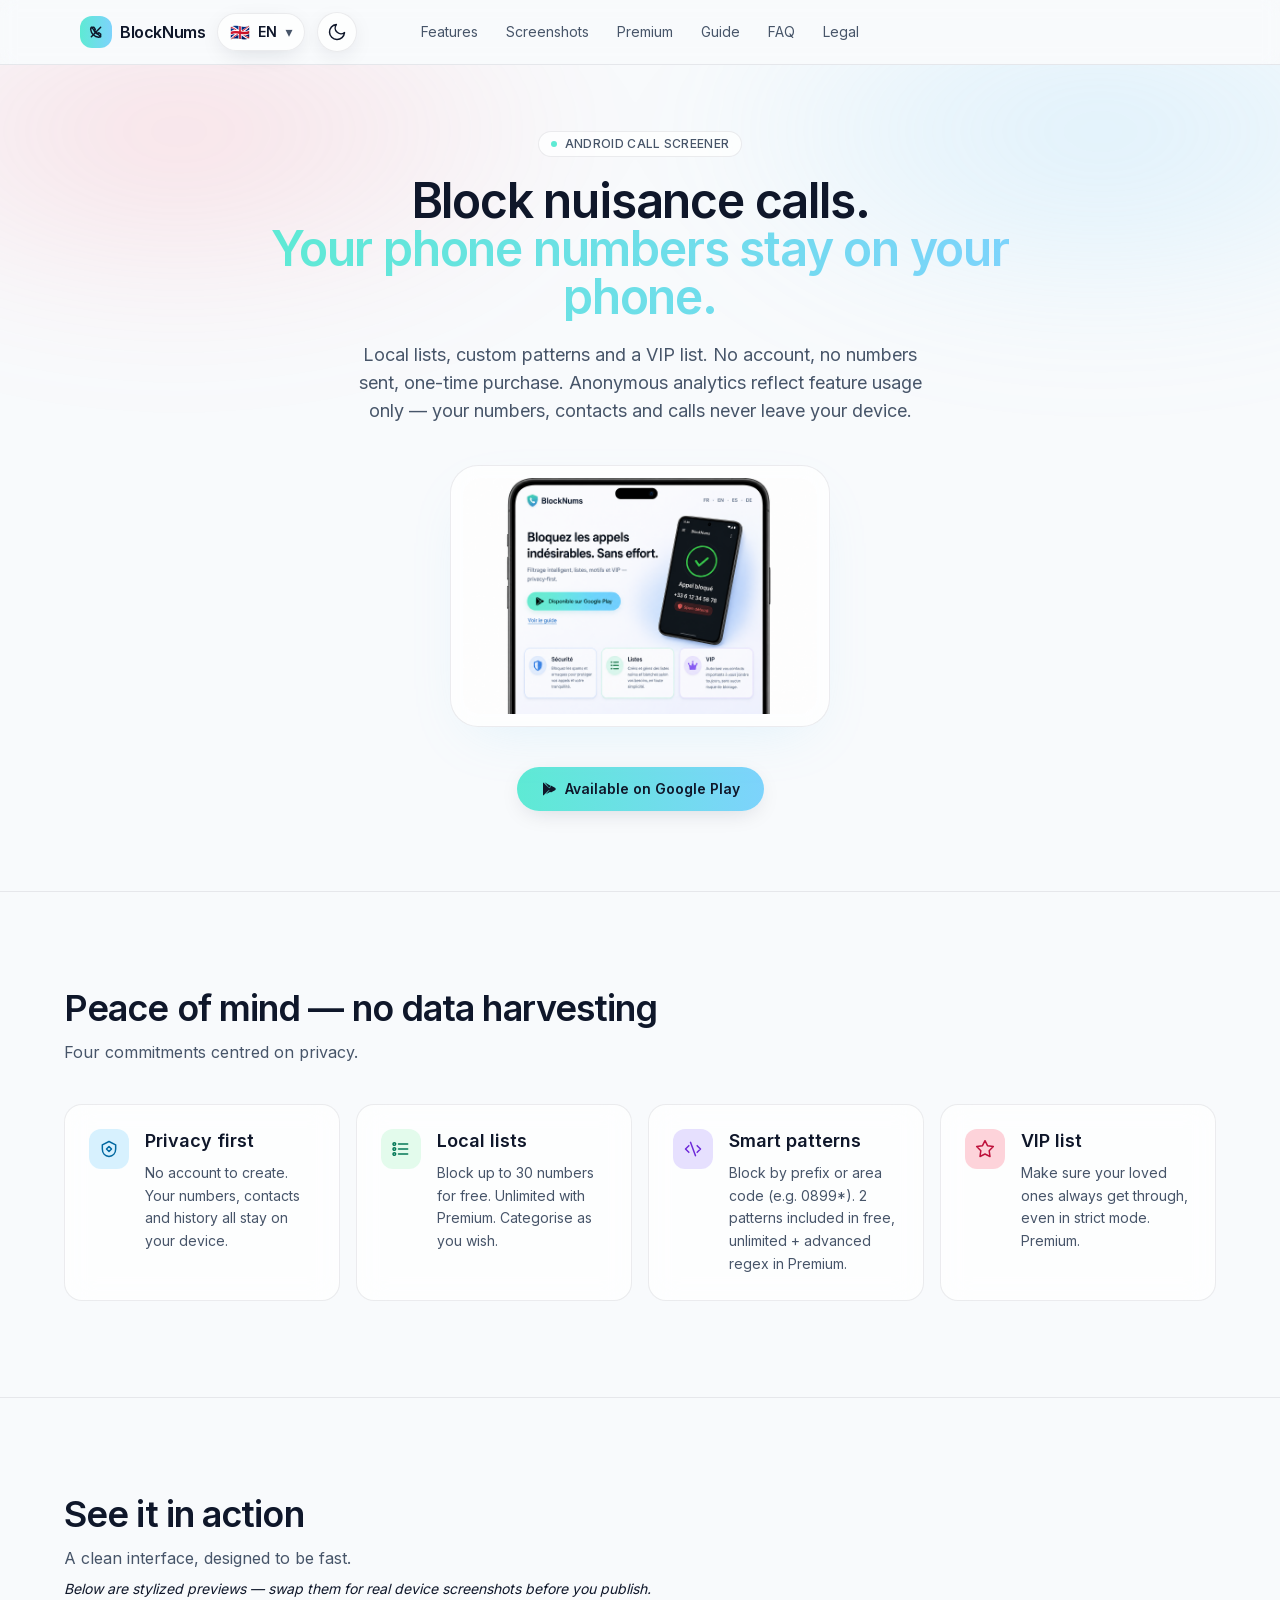
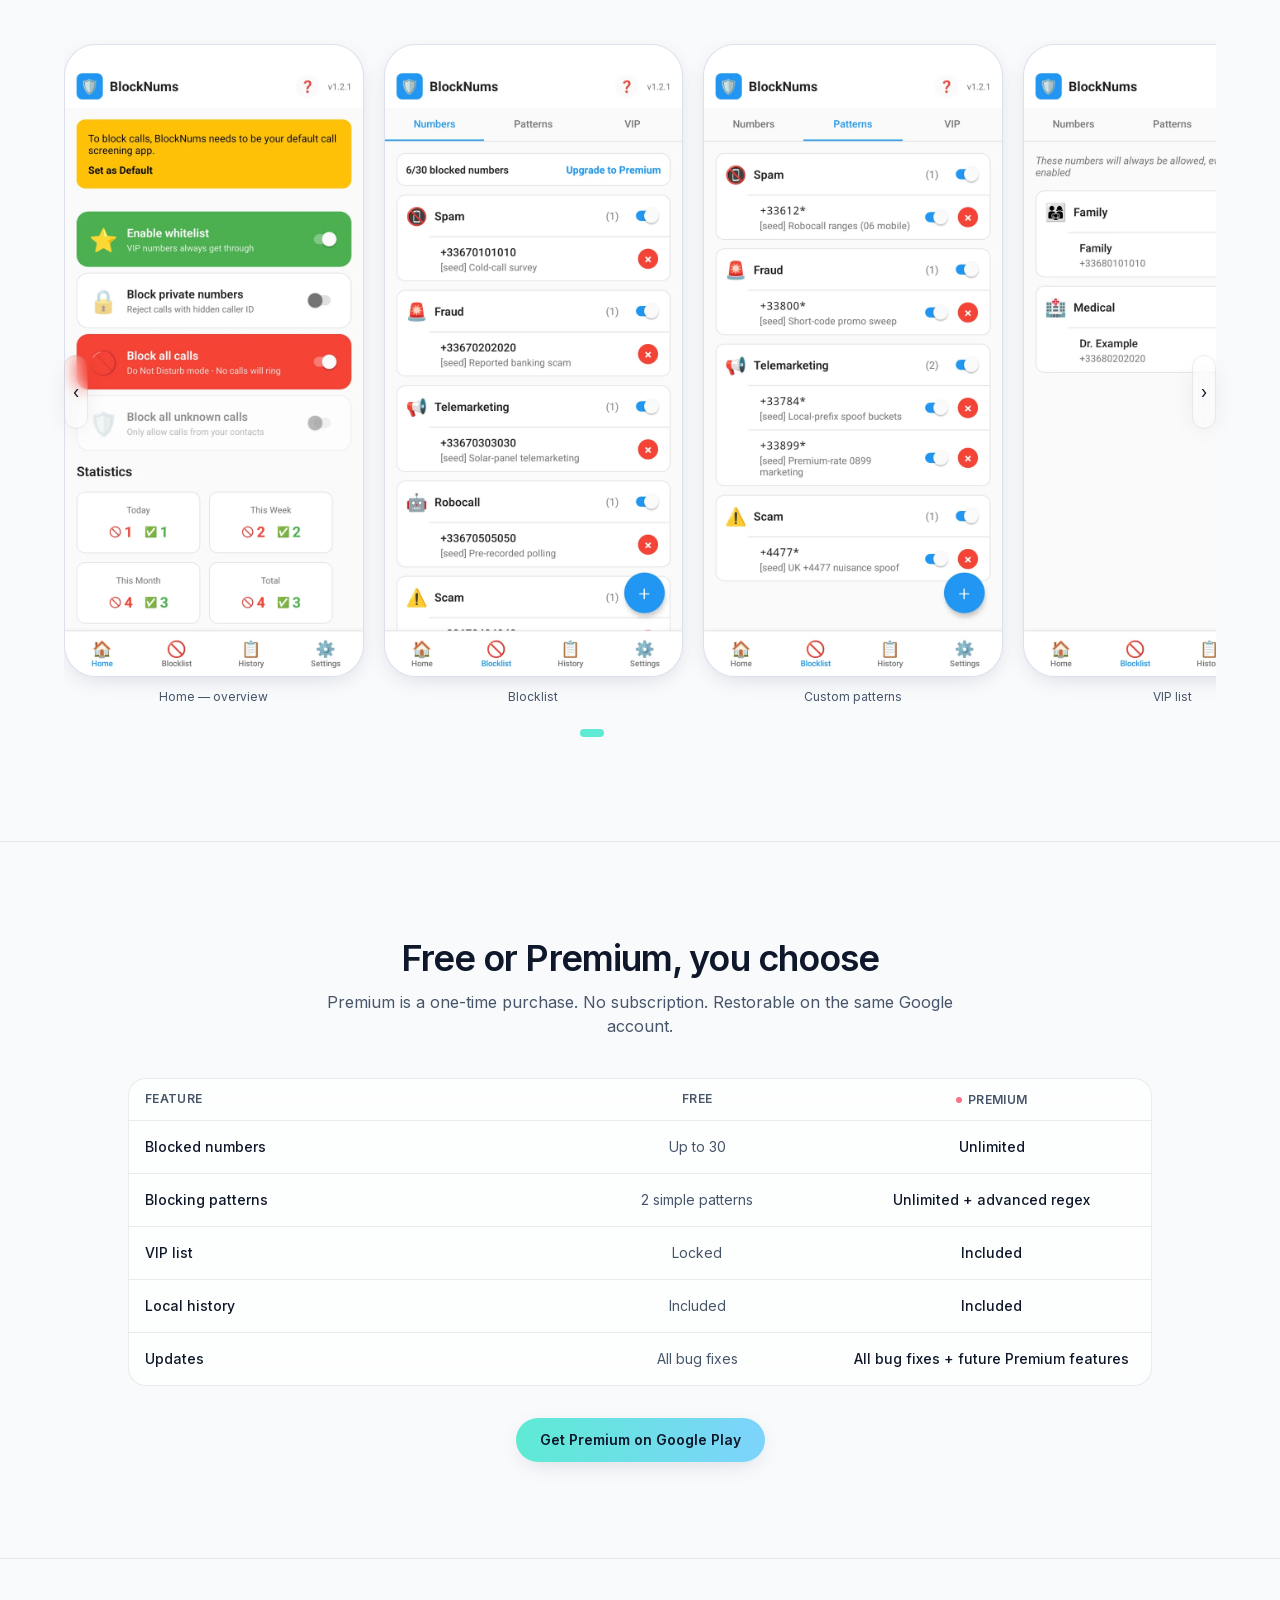
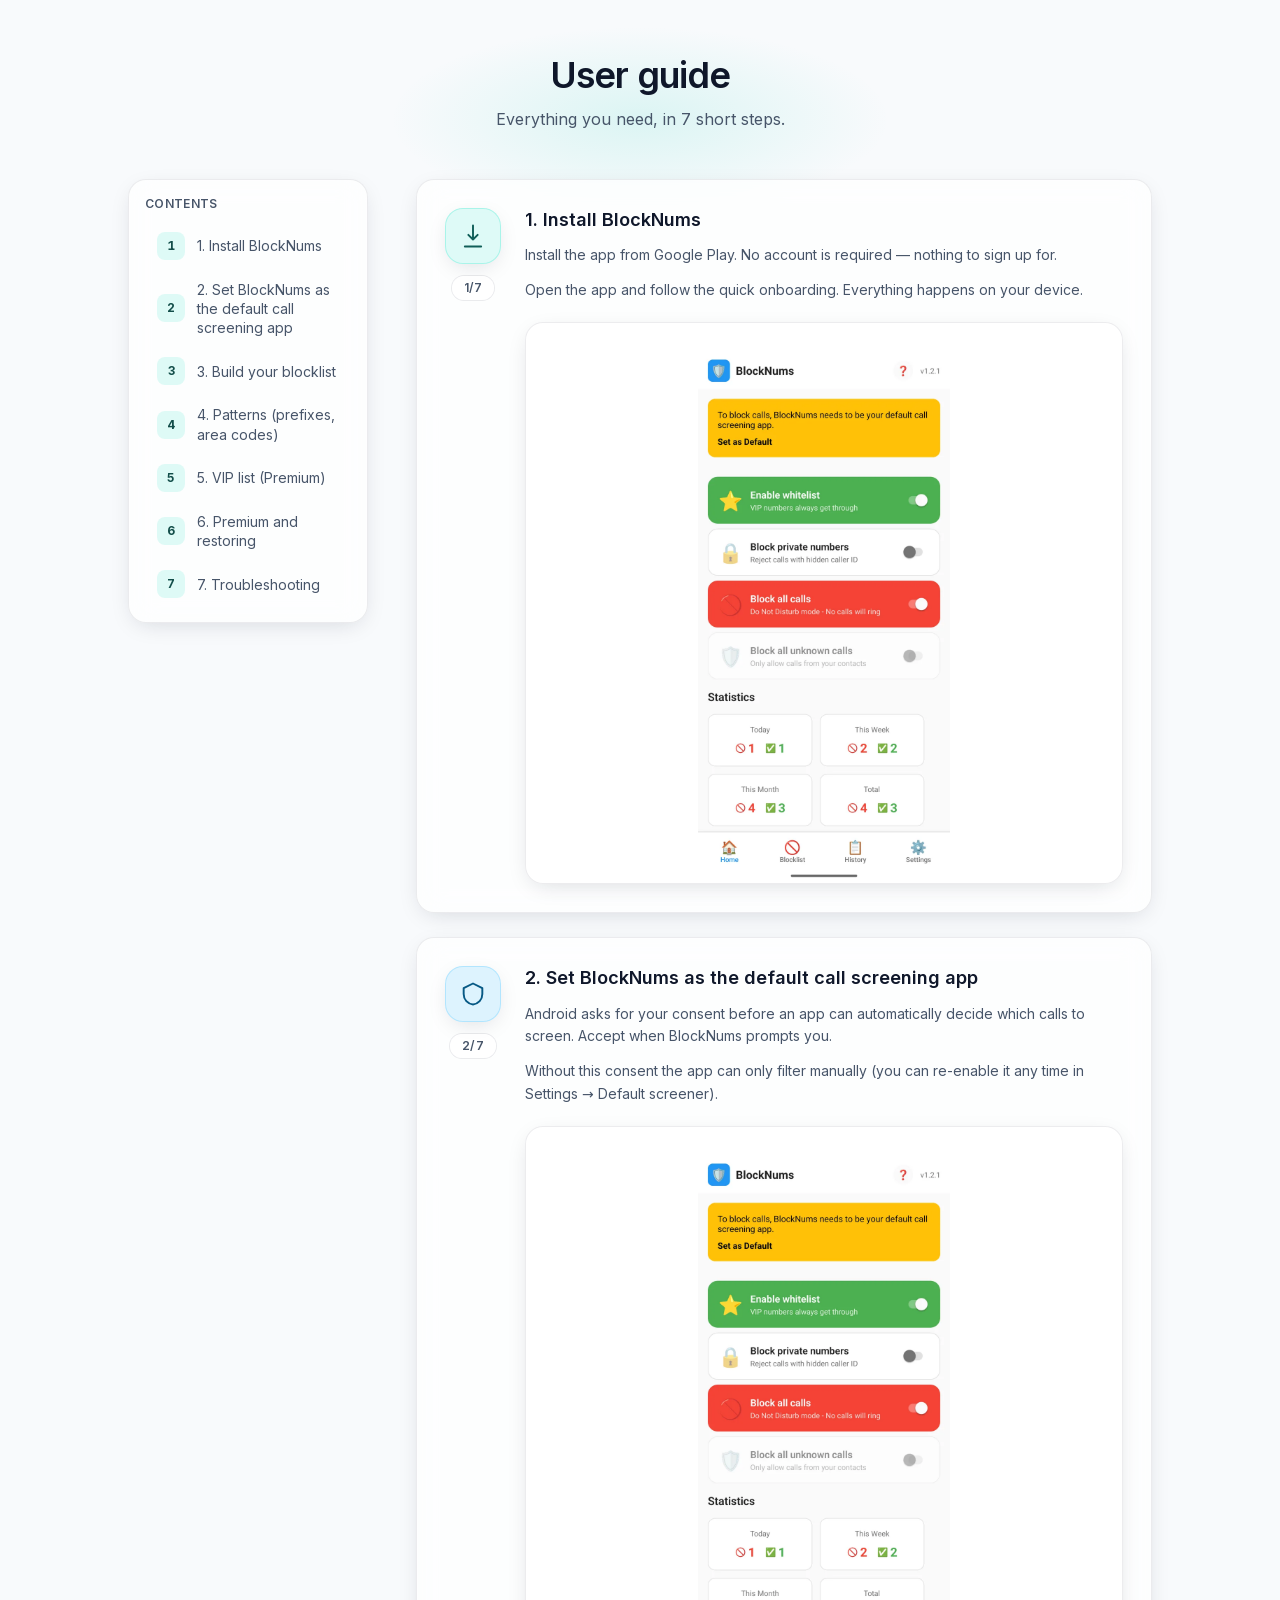
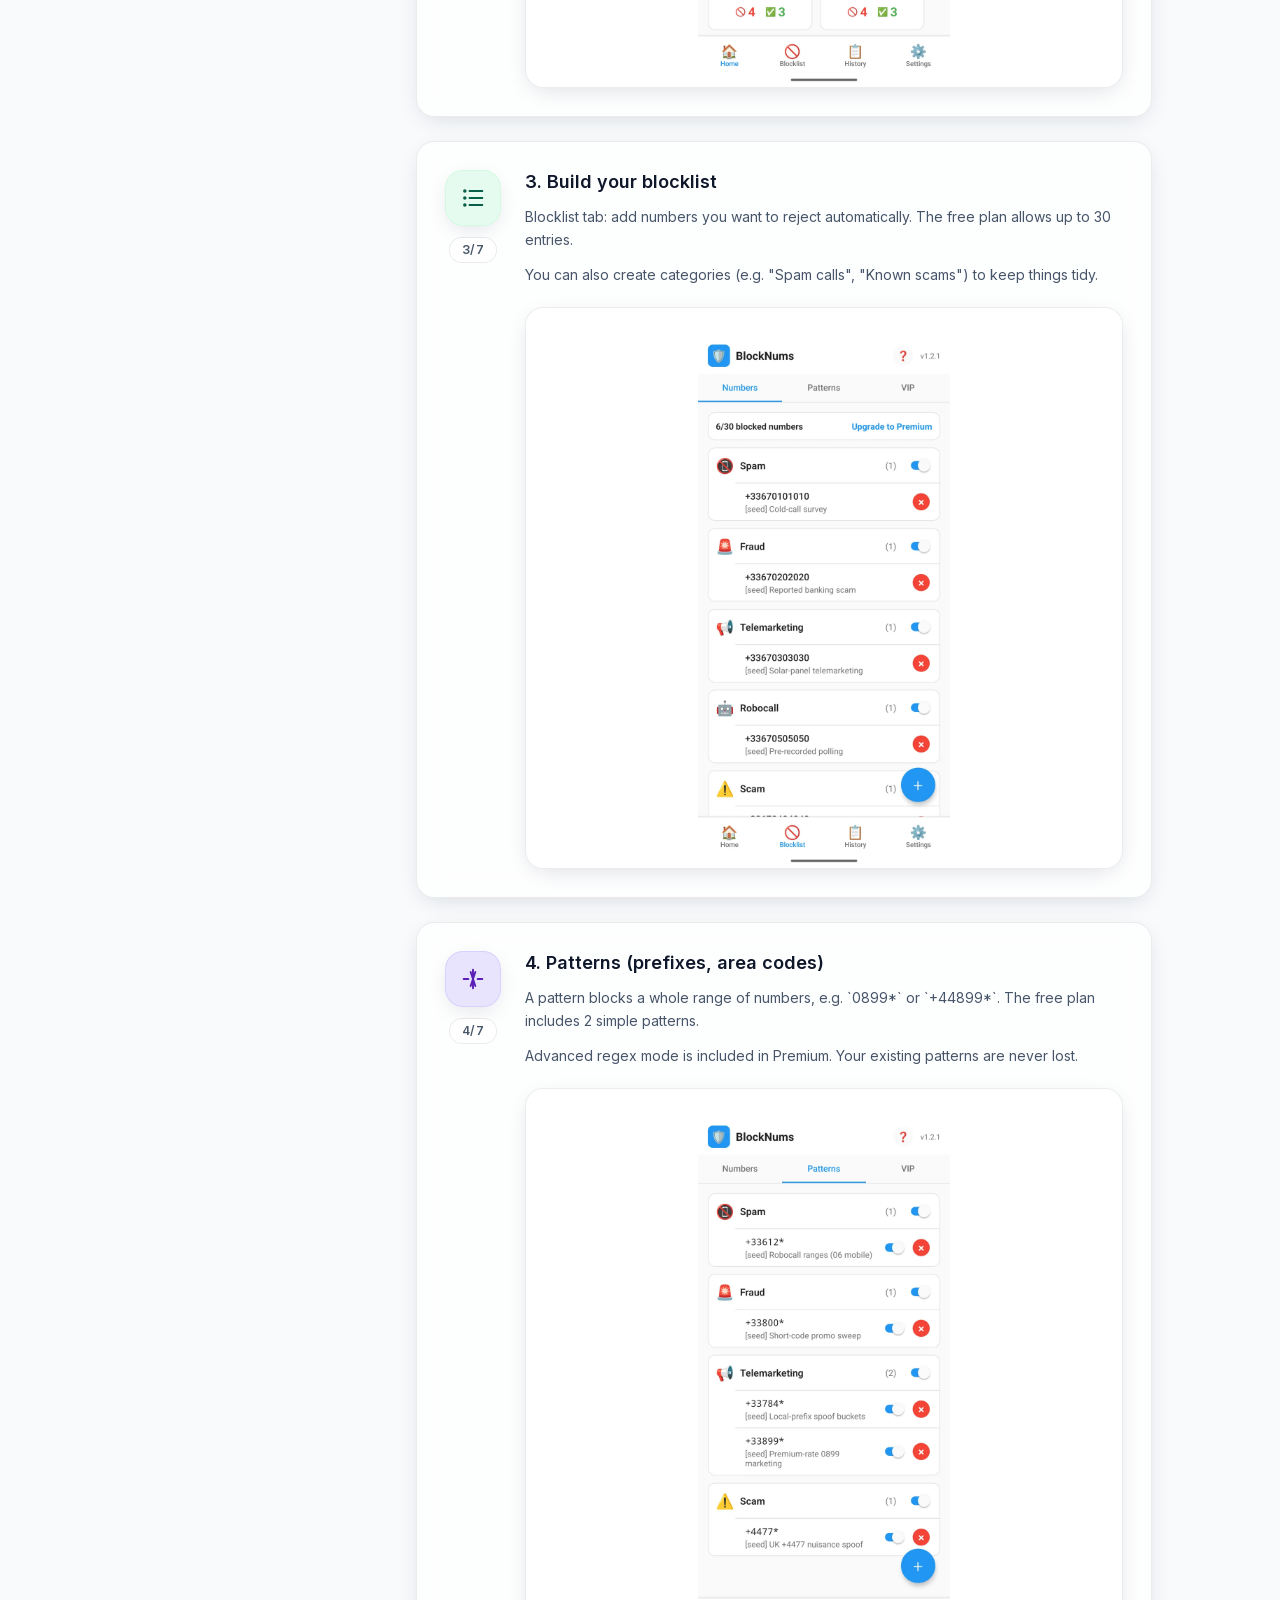
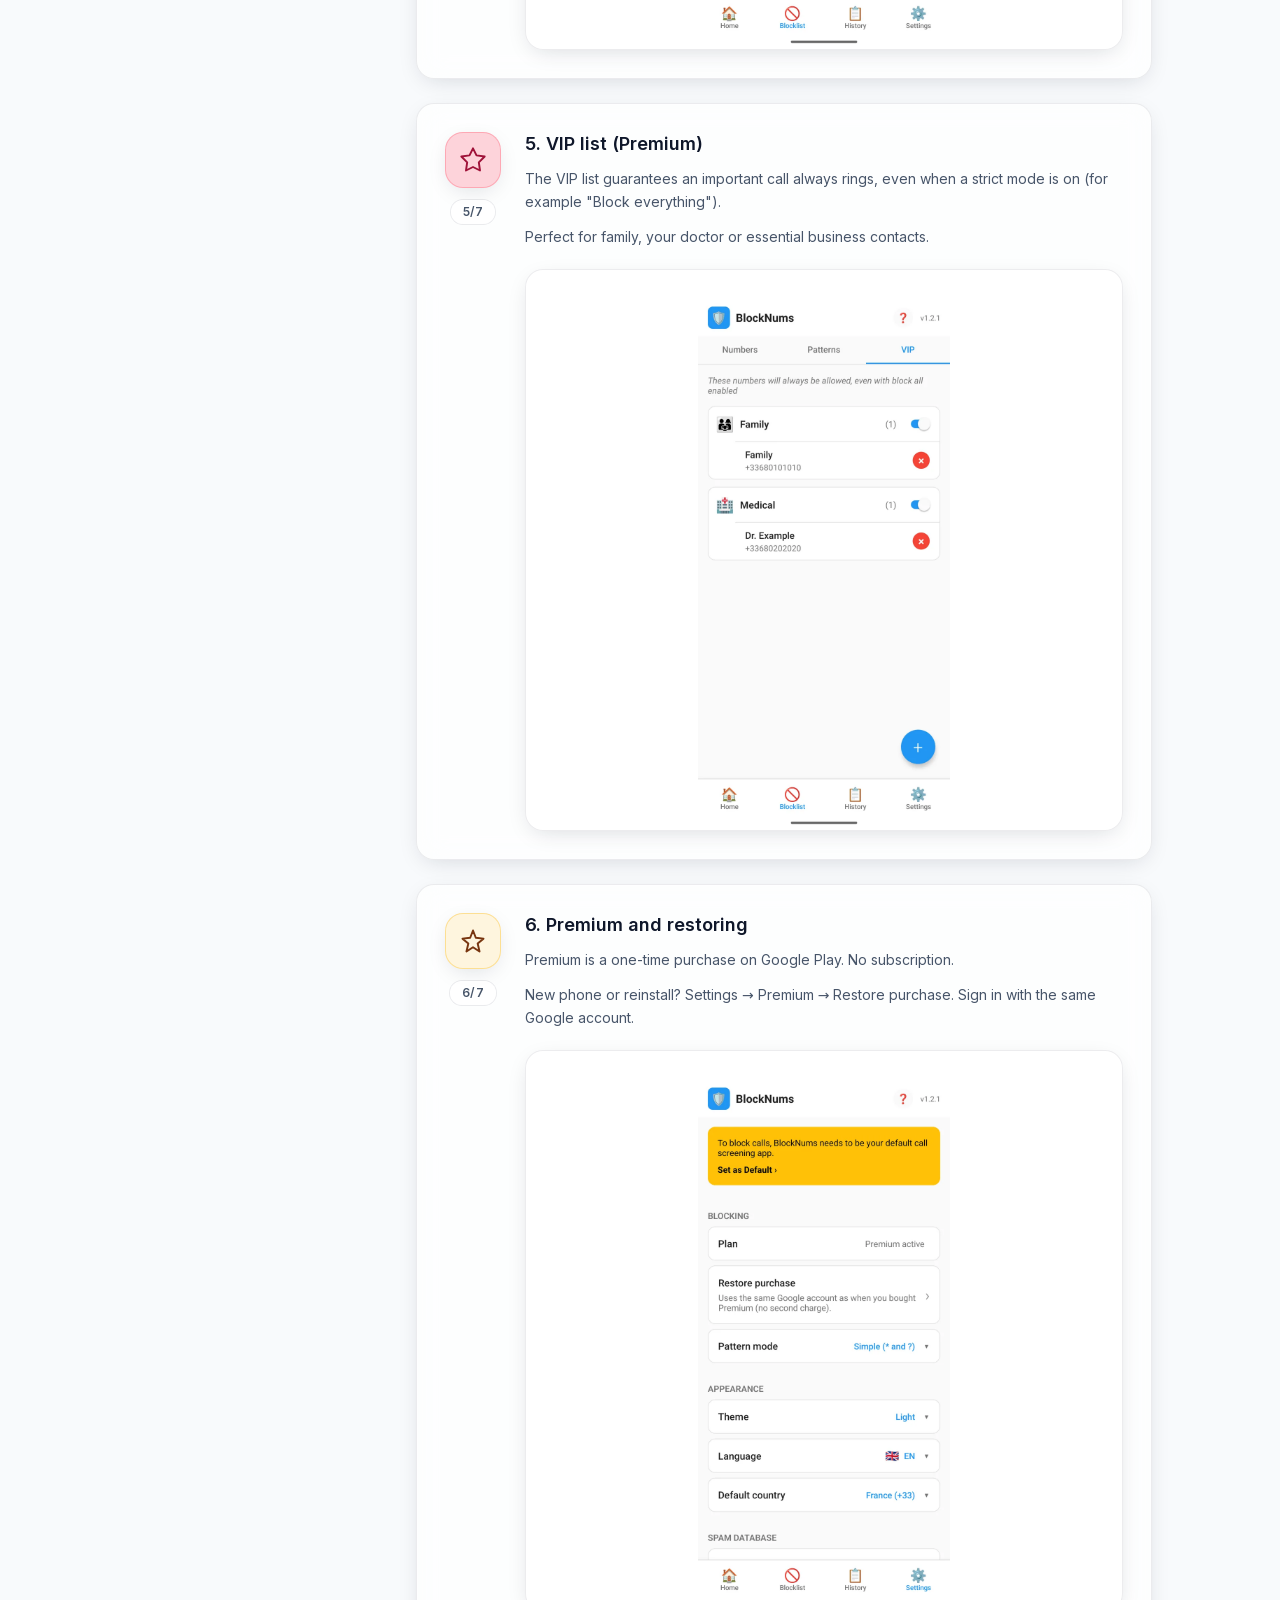
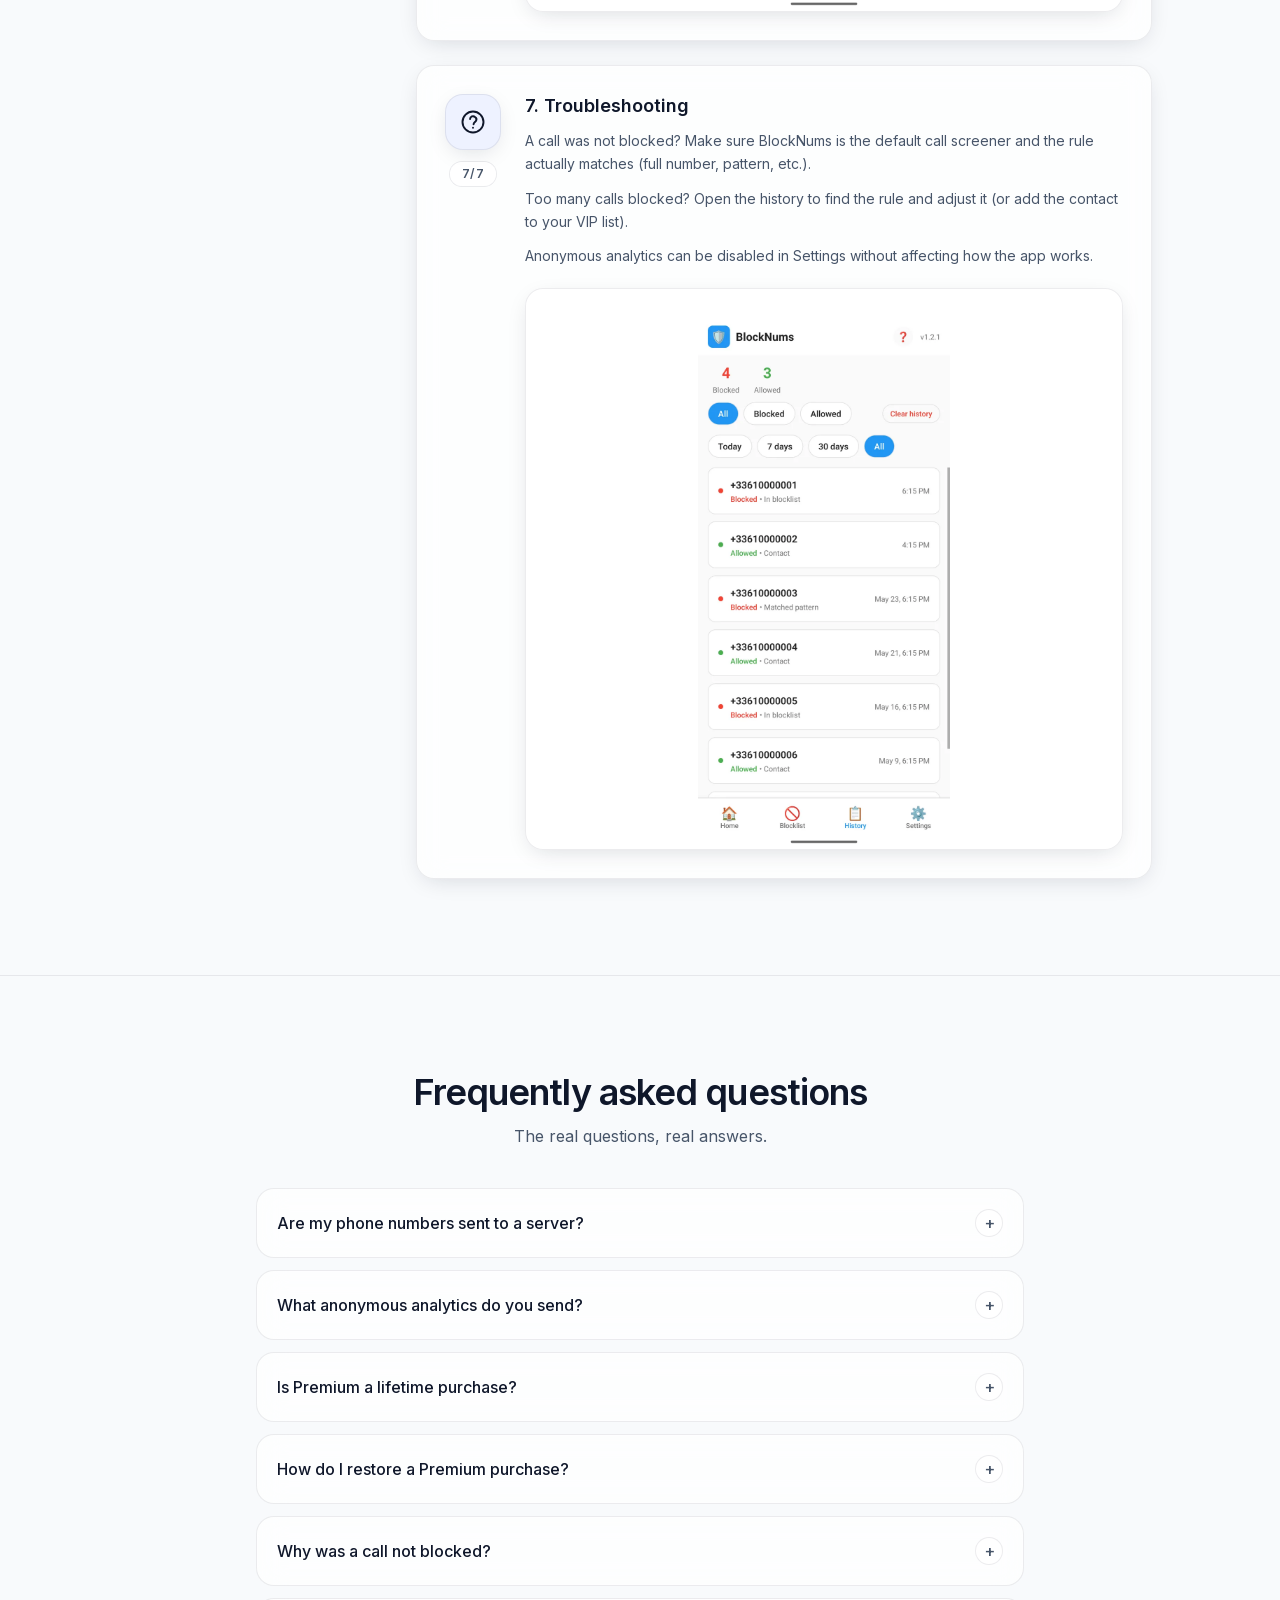
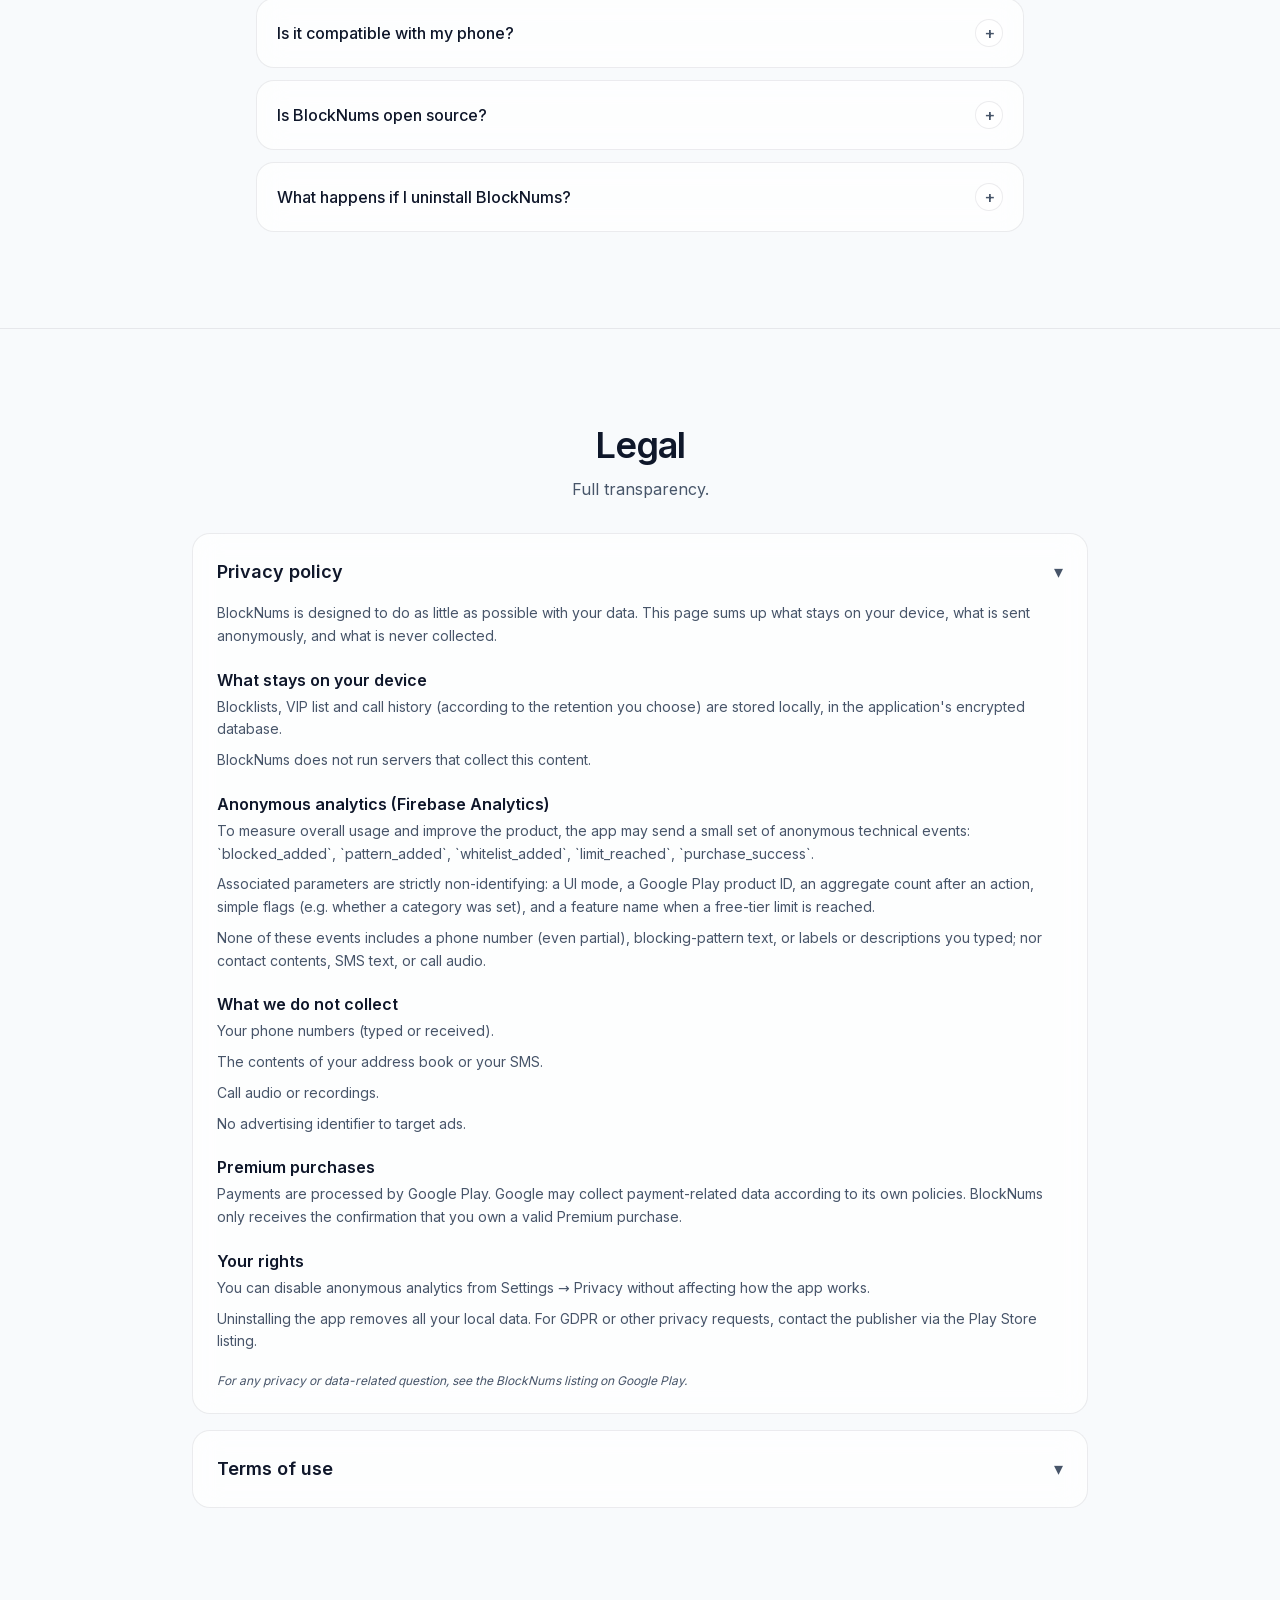
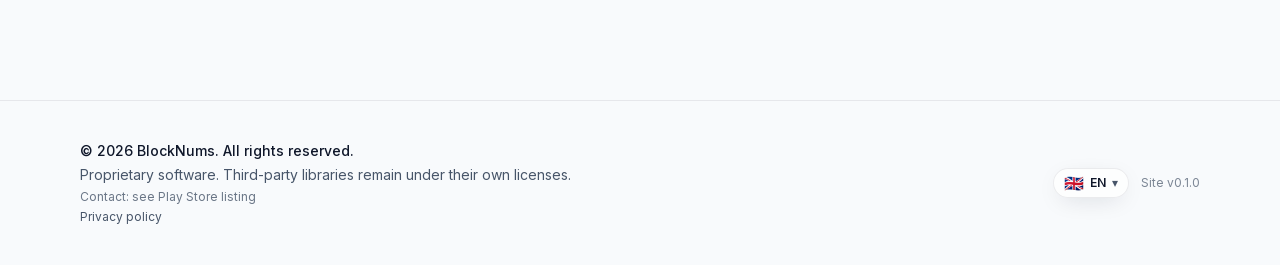
==== index.html @ 6e22f239 "Add files via upload" ====
<!DOCTYPE html><!--KtROhWRXXRh22GDTEvkBx--><html lang="en" class="__variable_1b85de"><head><meta charSet="utf-8"/><meta name="viewport" content="width=device-width, initial-scale=1"/><link rel="stylesheet" href="/_next/static/css/194cc3bc27de2977.css" data-precedence="next"/><link rel="preload" as="script" fetchPriority="low" href="/_next/static/chunks/webpack-b5959229df8eb701.js"/><script src="/_next/static/chunks/4bd1b696-c023c6e3521b1417.js" async=""></script><script src="/_next/static/chunks/255-81ba70bd132d3eed.js" async=""></script><script src="/_next/static/chunks/main-app-cc3e7cfcf30de914.js" async=""></script><script src="/_next/static/chunks/619-ba102abea3e3d0e4.js" async=""></script><script src="/_next/static/chunks/app/page-d25e21470b679cd0.js" async=""></script><meta name="theme-color" media="(prefers-color-scheme: light)" content="#F8FAFC"/><meta name="theme-color" media="(prefers-color-scheme: dark)" content="#0B1220"/><title>BlockNums</title><meta name="description" content="Private Android call screener. Local data, anonymous analytics, one-time Premium."/><meta name="application-name" content="BlockNums"/><link rel="icon" href="/icon.svg?46dcf05506e258d5" type="image/svg+xml" sizes="any"/><script>(() => {
  try {
    const stored = window.localStorage.getItem('blocknums-theme');
    const prefersDark = window.matchMedia && window.matchMedia('(prefers-color-scheme: dark)').matches;
    const theme = stored === 'dark' || stored === 'light' ? stored : (prefersDark ? 'dark' : 'light');
    document.documentElement.setAttribute('data-theme', theme);
  } catch (_e) {
    document.documentElement.setAttribute('data-theme', 'light');
  }
})();</script><script src="/_next/static/chunks/polyfills-42372ed130431b0a.js" noModule=""></script></head><body><div hidden=""><!--$--><!--/$--></div><main style="display:flex;min-height:100vh;align-items:center;justify-content:center;text-align:center;padding:2rem;font-family:system-ui, sans-serif"><script>(() => {
  try {
    var supported = ['fr','en','es','de'];
    var nav = (navigator.language || navigator.userLanguage || 'en').toLowerCase();
    var primary = nav.split('-')[0];
    var target = supported.indexOf(primary) !== -1 ? primary : 'en';
    window.location.replace('/' + target + '/');
  } catch (_e) {
    window.location.replace('/en/');
  }
})();</script><noscript><h1 style="font-size:1.5rem;margin-bottom:1rem">BlockNums</h1><p>Choose your language / Choisir la langue :</p><ul style="list-style:none;padding:0;margin-top:1rem"><li style="margin:0.5rem 0"><a href="/fr/">Français</a></li><li style="margin:0.5rem 0"><a href="/en/">English</a></li><li style="margin:0.5rem 0"><a href="/es/">Español</a></li><li style="margin:0.5rem 0"><a href="/de/">Deutsch</a></li></ul></noscript><p style="color:#64748b;font-size:0.875rem">Loading BlockNums…</p></main><!--$--><!--/$--><script src="/_next/static/chunks/webpack-b5959229df8eb701.js" id="_R_" async=""></script><script>(self.__next_f=self.__next_f||[]).push([0])</script><script>self.__next_f.push([1,"1:\"$Sreact.fragment\"\n2:I[9766,[],\"\"]\n3:I[8924,[],\"\"]\n4:I[2619,[\"619\",\"static/chunks/619-ba102abea3e3d0e4.js\",\"974\",\"static/chunks/app/page-d25e21470b679cd0.js\"],\"\"]\n5:I[4431,[],\"OutletBoundary\"]\n7:I[5278,[],\"AsyncMetadataOutlet\"]\n9:I[4431,[],\"ViewportBoundary\"]\nb:I[4431,[],\"MetadataBoundary\"]\nc:\"$Sreact.suspense\"\ne:I[7150,[],\"\"]\n:HL[\"/_next/static/css/194cc3bc27de2977.css\",\"style\"]\n"])</script><script>self.__next_f.push([1,"0:{\"P\":null,\"b\":\"KtROhWRXXRh22GDTEvkBx\",\"p\":\"\",\"c\":[\"\",\"\"],\"i\":false,\"f\":[[[\"\",{\"children\":[\"__PAGE__\",{}]},\"$undefined\",\"$undefined\",true],[\"\",[\"$\",\"$1\",\"c\",{\"children\":[[[\"$\",\"link\",\"0\",{\"rel\":\"stylesheet\",\"href\":\"/_next/static/css/194cc3bc27de2977.css\",\"precedence\":\"next\",\"crossOrigin\":\"$undefined\",\"nonce\":\"$undefined\"}]],[\"$\",\"html\",null,{\"lang\":\"en\",\"className\":\"__variable_1b85de\",\"suppressHydrationWarning\":true,\"children\":[[\"$\",\"head\",null,{\"children\":[\"$\",\"script\",null,{\"dangerouslySetInnerHTML\":{\"__html\":\"(() =\u003e {\\n  try {\\n    const stored = window.localStorage.getItem('blocknums-theme');\\n    const prefersDark = window.matchMedia \u0026\u0026 window.matchMedia('(prefers-color-scheme: dark)').matches;\\n    const theme = stored === 'dark' || stored === 'light' ? stored : (prefersDark ? 'dark' : 'light');\\n    document.documentElement.setAttribute('data-theme', theme);\\n  } catch (_e) {\\n    document.documentElement.setAttribute('data-theme', 'light');\\n  }\\n})();\"}}]}],[\"$\",\"body\",null,{\"children\":[\"$\",\"$L2\",null,{\"parallelRouterKey\":\"children\",\"error\":\"$undefined\",\"errorStyles\":\"$undefined\",\"errorScripts\":\"$undefined\",\"template\":[\"$\",\"$L3\",null,{}],\"templateStyles\":\"$undefined\",\"templateScripts\":\"$undefined\",\"notFound\":[[[\"$\",\"title\",null,{\"children\":\"404: This page could not be found.\"}],[\"$\",\"div\",null,{\"style\":{\"fontFamily\":\"system-ui,\\\"Segoe UI\\\",Roboto,Helvetica,Arial,sans-serif,\\\"Apple Color Emoji\\\",\\\"Segoe UI Emoji\\\"\",\"height\":\"100vh\",\"textAlign\":\"center\",\"display\":\"flex\",\"flexDirection\":\"column\",\"alignItems\":\"center\",\"justifyContent\":\"center\"},\"children\":[\"$\",\"div\",null,{\"children\":[[\"$\",\"style\",null,{\"dangerouslySetInnerHTML\":{\"__html\":\"body{color:#000;background:#fff;margin:0}.next-error-h1{border-right:1px solid rgba(0,0,0,.3)}@media (prefers-color-scheme:dark){body{color:#fff;background:#000}.next-error-h1{border-right:1px solid rgba(255,255,255,.3)}}\"}}],[\"$\",\"h1\",null,{\"className\":\"next-error-h1\",\"style\":{\"display\":\"inline-block\",\"margin\":\"0 20px 0 0\",\"padding\":\"0 23px 0 0\",\"fontSize\":24,\"fontWeight\":500,\"verticalAlign\":\"top\",\"lineHeight\":\"49px\"},\"children\":404}],[\"$\",\"div\",null,{\"style\":{\"display\":\"inline-block\"},\"children\":[\"$\",\"h2\",null,{\"style\":{\"fontSize\":14,\"fontWeight\":400,\"lineHeight\":\"49px\",\"margin\":0},\"children\":\"This page could not be found.\"}]}]]}]}]],[]],\"forbidden\":\"$undefined\",\"unauthorized\":\"$undefined\"}]}]]}]]}],{\"children\":[\"__PAGE__\",[\"$\",\"$1\",\"c\",{\"children\":[[\"$\",\"main\",null,{\"style\":{\"display\":\"flex\",\"minHeight\":\"100vh\",\"alignItems\":\"center\",\"justifyContent\":\"center\",\"textAlign\":\"center\",\"padding\":\"2rem\",\"fontFamily\":\"system-ui, sans-serif\"},\"children\":[[\"$\",\"script\",null,{\"dangerouslySetInnerHTML\":{\"__html\":\"(() =\u003e {\\n  try {\\n    var supported = ['fr','en','es','de'];\\n    var nav = (navigator.language || navigator.userLanguage || 'en').toLowerCase();\\n    var primary = nav.split('-')[0];\\n    var target = supported.indexOf(primary) !== -1 ? primary : 'en';\\n    window.location.replace('/' + target + '/');\\n  } catch (_e) {\\n    window.location.replace('/en/');\\n  }\\n})();\"}}],[\"$\",\"noscript\",null,{\"children\":[[\"$\",\"h1\",null,{\"style\":{\"fontSize\":\"1.5rem\",\"marginBottom\":\"1rem\"},\"children\":\"BlockNums\"}],[\"$\",\"p\",null,{\"children\":\"Choose your language / Choisir la langue :\"}],[\"$\",\"ul\",null,{\"style\":{\"listStyle\":\"none\",\"padding\":0,\"marginTop\":\"1rem\"},\"children\":[[\"$\",\"li\",\"fr\",{\"style\":{\"margin\":\"0.5rem 0\"},\"children\":[\"$\",\"$L4\",null,{\"href\":\"/fr/\",\"children\":\"Français\"}]}],[\"$\",\"li\",\"en\",{\"style\":{\"margin\":\"0.5rem 0\"},\"children\":[\"$\",\"$L4\",null,{\"href\":\"/en/\",\"children\":\"English\"}]}],[\"$\",\"li\",\"es\",{\"style\":{\"margin\":\"0.5rem 0\"},\"children\":[\"$\",\"$L4\",null,{\"href\":\"/es/\",\"children\":\"Español\"}]}],[\"$\",\"li\",\"de\",{\"style\":{\"margin\":\"0.5rem 0\"},\"children\":[\"$\",\"$L4\",null,{\"href\":\"/de/\",\"children\":\"Deutsch\"}]}]]}]]}],[\"$\",\"p\",null,{\"style\":{\"color\":\"#64748b\",\"fontSize\":\"0.875rem\"},\"children\":\"Loading BlockNums…\"}]]}],null,[\"$\",\"$L5\",null,{\"children\":[\"$L6\",[\"$\",\"$L7\",null,{\"promise\":\"$@8\"}]]}]]}],{},null,false]},null,false],[\"$\",\"$1\",\"h\",{\"children\":[null,[[\"$\",\"$L9\",null,{\"children\":\"$La\"}],null],[\"$\",\"$Lb\",null,{\"children\":[\"$\",\"div\",null,{\"hidden\":true,\"children\":[\"$\",\"$c\",null,{\"fallback\":null,\"children\":\"$Ld\"}]}]}]]}],false]],\"m\":\"$undefined\",\"G\":[\"$e\",[]],\"s\":false,\"S\":true}\n"])</script><script>self.__next_f.push([1,"a:[[\"$\",\"meta\",\"0\",{\"charSet\":\"utf-8\"}],[\"$\",\"meta\",\"1\",{\"name\":\"viewport\",\"content\":\"width=device-width, initial-scale=1\"}],[\"$\",\"meta\",\"2\",{\"name\":\"theme-color\",\"media\":\"(prefers-color-scheme: light)\",\"content\":\"#F8FAFC\"}],[\"$\",\"meta\",\"3\",{\"name\":\"theme-color\",\"media\":\"(prefers-color-scheme: dark)\",\"content\":\"#0B1220\"}]]\n6:null\n"])</script><script>self.__next_f.push([1,"f:I[622,[],\"IconMark\"]\n8:{\"metadata\":[[\"$\",\"title\",\"0\",{\"children\":\"BlockNums\"}],[\"$\",\"meta\",\"1\",{\"name\":\"description\",\"content\":\"Private Android call screener. Local data, anonymous analytics, one-time Premium.\"}],[\"$\",\"meta\",\"2\",{\"name\":\"application-name\",\"content\":\"BlockNums\"}],[\"$\",\"link\",\"3\",{\"rel\":\"icon\",\"href\":\"/icon.svg?46dcf05506e258d5\",\"type\":\"image/svg+xml\",\"sizes\":\"any\"}],[\"$\",\"$Lf\",\"4\",{}]],\"error\":null,\"digest\":\"$undefined\"}\n"])</script><script>self.__next_f.push([1,"d:\"$8:metadata\"\n"])</script></body></html>
---- _next/static/css/194cc3bc27de2977.css ----
@font-face{font-family:Inter;font-style:normal;font-weight:100 900;font-display:swap;src:url(/_next/static/media/ba9851c3c22cd980-s.woff2) format("woff2");unicode-range:u+0460-052f,u+1c80-1c8a,u+20b4,u+2de0-2dff,u+a640-a69f,u+fe2e-fe2f}@font-face{font-family:Inter;font-style:normal;font-weight:100 900;font-display:swap;src:url(/_next/static/media/21350d82a1f187e9-s.woff2) format("woff2");unicode-range:u+0301,u+0400-045f,u+0490-0491,u+04b0-04b1,u+2116}@font-face{font-family:Inter;font-style:normal;font-weight:100 900;font-display:swap;src:url(/_next/static/media/c5fe6dc8356a8c31-s.woff2) format("woff2");unicode-range:u+1f??}@font-face{font-family:Inter;font-style:normal;font-weight:100 900;font-display:swap;src:url(/_next/static/media/19cfc7226ec3afaa-s.woff2) format("woff2");unicode-range:u+0370-0377,u+037a-037f,u+0384-038a,u+038c,u+038e-03a1,u+03a3-03ff}@font-face{font-family:Inter;font-style:normal;font-weight:100 900;font-display:swap;src:url(/_next/static/media/df0a9ae256c0569c-s.woff2) format("woff2");unicode-range:u+0102-0103,u+0110-0111,u+0128-0129,u+0168-0169,u+01a0-01a1,u+01af-01b0,u+0300-0301,u+0303-0304,u+0308-0309,u+0323,u+0329,u+1ea0-1ef9,u+20ab}@font-face{font-family:Inter;font-style:normal;font-weight:100 900;font-display:swap;src:url(/_next/static/media/8e9860b6e62d6359-s.p.woff2) format("woff2");unicode-range:u+0100-02ba,u+02bd-02c5,u+02c7-02cc,u+02ce-02d7,u+02dd-02ff,u+0304,u+0308,u+0329,u+1d00-1dbf,u+1e00-1e9f,u+1ef2-1eff,u+2020,u+20a0-20ab,u+20ad-20c0,u+2113,u+2c60-2c7f,u+a720-a7ff}@font-face{font-family:Inter;font-style:normal;font-weight:100 900;font-display:swap;src:url(/_next/static/media/e4af272ccee01ff0-s.p.woff2) format("woff2");unicode-range:u+00??,u+0131,u+0152-0153,u+02bb-02bc,u+02c6,u+02da,u+02dc,u+0304,u+0308,u+0329,u+2000-206f,u+20ac,u+2122,u+2191,u+2193,u+2212,u+2215,u+feff,u+fffd}@font-face{font-family:Inter Fallback;src:local("Arial");ascent-override:90.44%;descent-override:22.52%;line-gap-override:0.00%;size-adjust:107.12%}.__className_1b85de{font-family:Inter,Inter Fallback;font-style:normal}.__variable_1b85de{--font-sans:"Inter","Inter Fallback"}*,:after,:before{--tw-border-spacing-x:0;--tw-border-spacing-y:0;--tw-translate-x:0;--tw-translate-y:0;--tw-rotate:0;--tw-skew-x:0;--tw-skew-y:0;--tw-scale-x:1;--tw-scale-y:1;--tw-pan-x: ;--tw-pan-y: ;--tw-pinch-zoom: ;--tw-scroll-snap-strictness:proximity;--tw-gradient-from-position: ;--tw-gradient-via-position: ;--tw-gradient-to-position: ;--tw-ordinal: ;--tw-slashed-zero: ;--tw-numeric-figure: ;--tw-numeric-spacing: ;--tw-numeric-fraction: ;--tw-ring-inset: ;--tw-ring-offset-width:0px;--tw-ring-offset-color:#fff;--tw-ring-color:rgb(59 130 246/0.5);--tw-ring-offset-shadow:0 0 #0000;--tw-ring-shadow:0 0 #0000;--tw-shadow:0 0 #0000;--tw-shadow-colored:0 0 #0000;--tw-blur: ;--tw-brightness: ;--tw-contrast: ;--tw-grayscale: ;--tw-hue-rotate: ;--tw-invert: ;--tw-saturate: ;--tw-sepia: ;--tw-drop-shadow: ;--tw-backdrop-blur: ;--tw-backdrop-brightness: ;--tw-backdrop-contrast: ;--tw-backdrop-grayscale: ;--tw-backdrop-hue-rotate: ;--tw-backdrop-invert: ;--tw-backdrop-opacity: ;--tw-backdrop-saturate: ;--tw-backdrop-sepia: ;--tw-contain-size: ;--tw-contain-layout: ;--tw-contain-paint: ;--tw-contain-style: }::backdrop{--tw-border-spacing-x:0;--tw-border-spacing-y:0;--tw-translate-x:0;--tw-translate-y:0;--tw-rotate:0;--tw-skew-x:0;--tw-skew-y:0;--tw-scale-x:1;--tw-scale-y:1;--tw-pan-x: ;--tw-pan-y: ;--tw-pinch-zoom: ;--tw-scroll-snap-strictness:proximity;--tw-gradient-from-position: ;--tw-gradient-via-position: ;--tw-gradient-to-position: ;--tw-ordinal: ;--tw-slashed-zero: ;--tw-numeric-figure: ;--tw-numeric-spacing: ;--tw-numeric-fraction: ;--tw-ring-inset: ;--tw-ring-offset-width:0px;--tw-ring-offset-color:#fff;--tw-ring-color:rgb(59 130 246/0.5);--tw-ring-offset-shadow:0 0 #0000;--tw-ring-shadow:0 0 #0000;--tw-shadow:0 0 #0000;--tw-shadow-colored:0 0 #0000;--tw-blur: ;--tw-brightness: ;--tw-contrast: ;--tw-grayscale: ;--tw-hue-rotate: ;--tw-invert: ;--tw-saturate: ;--tw-sepia: ;--tw-drop-shadow: ;--tw-backdrop-blur: ;--tw-backdrop-brightness: ;--tw-backdrop-contrast: ;--tw-backdrop-grayscale: ;--tw-backdrop-hue-rotate: ;--tw-backdrop-invert: ;--tw-backdrop-opacity: ;--tw-backdrop-saturate: ;--tw-backdrop-sepia: ;--tw-contain-size: ;--tw-contain-layout: ;--tw-contain-paint: ;--tw-contain-style: }/*
! tailwindcss v3.4.19 | MIT License | https://tailwindcss.com
*/*,:after,:before{box-sizing:border-box;border:0 solid #e5e7eb}:after,:before{--tw-content:""}:host,html{line-height:1.5;-webkit-text-size-adjust:100%;-moz-tab-size:4;-o-tab-size:4;tab-size:4;font-family:var(--font-sans),ui-sans-serif,system-ui,sans-serif;font-feature-settings:normal;font-variation-settings:normal;-webkit-tap-highlight-color:transparent}body{margin:0;line-height:inherit}hr{height:0;color:inherit;border-top-width:1px}abbr:where([title]){-webkit-text-decoration:underline dotted;text-decoration:underline dotted}h1,h2,h3,h4,h5,h6{font-size:inherit;font-weight:inherit}a{color:inherit;text-decoration:inherit}b,strong{font-weight:bolder}code,kbd,pre,samp{font-family:ui-monospace,SFMono-Regular,Menlo,Monaco,Consolas,Liberation Mono,Courier New,monospace;font-feature-settings:normal;font-variation-settings:normal;font-size:1em}small{font-size:80%}sub,sup{font-size:75%;line-height:0;position:relative;vertical-align:baseline}sub{bottom:-.25em}sup{top:-.5em}table{text-indent:0;border-color:inherit;border-collapse:collapse}button,input,optgroup,select,textarea{font-family:inherit;font-feature-settings:inherit;font-variation-settings:inherit;font-size:100%;font-weight:inherit;line-height:inherit;letter-spacing:inherit;color:inherit;margin:0;padding:0}button,select{text-transform:none}button,input:where([type=button]),input:where([type=reset]),input:where([type=submit]){-webkit-appearance:button;background-color:transparent;background-image:none}:-moz-focusring{outline:auto}:-moz-ui-invalid{box-shadow:none}progress{vertical-align:baseline}::-webkit-inner-spin-button,::-webkit-outer-spin-button{height:auto}[type=search]{-webkit-appearance:textfield;outline-offset:-2px}::-webkit-search-decoration{-webkit-appearance:none}::-webkit-file-upload-button{-webkit-appearance:button;font:inherit}summary{display:list-item}blockquote,dd,dl,figure,h1,h2,h3,h4,h5,h6,hr,p,pre{margin:0}fieldset{margin:0}fieldset,legend{padding:0}menu,ol,ul{list-style:none;margin:0;padding:0}dialog{padding:0}textarea{resize:vertical}input::-moz-placeholder,textarea::-moz-placeholder{opacity:1;color:#9ca3af}input::placeholder,textarea::placeholder{opacity:1;color:#9ca3af}[role=button],button{cursor:pointer}:disabled{cursor:default}audio,canvas,embed,iframe,img,object,svg,video{display:block;vertical-align:middle}img,video{max-width:100%;height:auto}[hidden]:where(:not([hidden=until-found])){display:none}.sr-only{position:absolute;width:1px;height:1px;padding:0;margin:-1px;overflow:hidden;clip:rect(0,0,0,0);white-space:nowrap;border-width:0}.pointer-events-none{pointer-events:none}.static{position:static}.fixed{position:fixed}.absolute{position:absolute}.relative{position:relative}.sticky{position:sticky}.inset-0{inset:0}.-inset-x-6{left:-1.5rem;right:-1.5rem}.inset-x-4{left:1rem;right:1rem}.-bottom-6{bottom:-1.5rem}.-top-8{top:-2rem}.bottom-full{bottom:100%}.left-0{left:0}.left-1\/2{left:50%}.right-0{right:0}.top-0{top:0}.top-1\/2{top:50%}.top-2{top:.5rem}.top-\[calc\(3\.5rem\+env\(safe-area-inset-top\2c 0px\)\)\]{top:calc(3.5rem + env(safe-area-inset-top,0px))}.top-auto{top:auto}.top-full{top:100%}.z-10{z-index:10}.z-40{z-index:40}.z-\[45\]{z-index:45}.z-\[50\]{z-index:50}.z-\[60\]{z-index:60}.mx-auto{margin-left:auto;margin-right:auto}.mb-1{margin-bottom:.25rem}.mb-3{margin-bottom:.75rem}.mt-0{margin-top:0}.mt-1{margin-top:.25rem}.mt-10{margin-top:2.5rem}.mt-12{margin-top:3rem}.mt-2{margin-top:.5rem}.mt-24{margin-top:6rem}.mt-3{margin-top:.75rem}.mt-4{margin-top:1rem}.mt-5{margin-top:1.25rem}.mt-8{margin-top:2rem}.block{display:block}.inline-block{display:inline-block}.inline{display:inline}.flex{display:flex}.inline-flex{display:inline-flex}.table{display:table}.grid{display:grid}.contents{display:contents}.hidden{display:none}.aspect-\[9\/19\]{aspect-ratio:9/19}.h-1\.5{height:.375rem}.h-10{height:2.5rem}.h-14{height:3.5rem}.h-2{height:.5rem}.h-24{height:6rem}.h-4{height:1rem}.h-48{height:12rem}.h-5{height:1.25rem}.h-7{height:1.75rem}.h-8{height:2rem}.h-auto{height:auto}.h-full{height:100%}.max-h-\[60vh\]{max-height:60vh}.max-h-\[min\(70vh\2c 560px\)\]{max-height:min(70vh,560px)}.max-h-\[min\(80vh\2c 560px\)\]{max-height:min(80vh,560px)}.min-h-screen{min-height:100vh}.w-1\.5{width:.375rem}.w-10{width:2.5rem}.w-14{width:3.5rem}.w-2{width:.5rem}.w-20{width:5rem}.w-24{width:6rem}.w-4{width:1rem}.w-5{width:1.25rem}.w-6{width:1.5rem}.w-7{width:1.75rem}.w-8{width:2rem}.w-\[min\(90vw\2c 520px\)\]{width:min(90vw,520px)}.w-auto{width:auto}.w-full{width:100%}.min-w-0{min-width:0}.min-w-\[1\.75rem\]{min-width:1.75rem}.min-w-\[10rem\]{min-width:10rem}.max-w-2xl{max-width:42rem}.max-w-3xl{max-width:48rem}.max-w-4xl{max-width:56rem}.max-w-5xl{max-width:64rem}.max-w-6xl{max-width:72rem}.max-w-\[280px\]{max-width:280px}.max-w-\[min\(100\%\2c 340px\)\]{max-width:min(100%,340px)}.max-w-full{max-width:100%}.max-w-xl{max-width:36rem}.max-w-xs{max-width:20rem}.flex-1{flex:1 1 0%}.flex-shrink-0,.shrink-0{flex-shrink:0}.basis-\[80\%\]{flex-basis:80%}.-translate-x-1\/2{--tw-translate-x:-50%}.-translate-x-1\/2,.-translate-y-1\/2{transform:translate(var(--tw-translate-x),var(--tw-translate-y)) rotate(var(--tw-rotate)) skewX(var(--tw-skew-x)) skewY(var(--tw-skew-y)) scaleX(var(--tw-scale-x)) scaleY(var(--tw-scale-y))}.-translate-y-1\/2{--tw-translate-y:-50%}@keyframes ping{75%,to{transform:scale(2);opacity:0}}.animate-ping{animation:ping 1s cubic-bezier(0,0,.2,1) infinite}.snap-start{scroll-snap-align:start}.scroll-mt-24{scroll-margin-top:6rem}.scroll-mt-28{scroll-margin-top:7rem}.grid-cols-2{grid-template-columns:repeat(2,minmax(0,1fr))}.grid-cols-\[1\.4fr_1fr_1fr\]{grid-template-columns:1.4fr 1fr 1fr}.flex-col{flex-direction:column}.flex-wrap{flex-wrap:wrap}.items-start{align-items:flex-start}.items-center{align-items:center}.justify-end{justify-content:flex-end}.justify-center{justify-content:center}.justify-between{justify-content:space-between}.gap-1{gap:.25rem}.gap-1\.5{gap:.375rem}.gap-10{gap:2.5rem}.gap-2{gap:.5rem}.gap-3{gap:.75rem}.gap-4{gap:1rem}.gap-5{gap:1.25rem}.gap-8{gap:2rem}.gap-x-2{-moz-column-gap:.5rem;column-gap:.5rem}.gap-y-2{row-gap:.5rem}.space-y-1>:not([hidden])~:not([hidden]){--tw-space-y-reverse:0;margin-top:calc(.25rem * calc(1 - var(--tw-space-y-reverse)));margin-bottom:calc(.25rem * var(--tw-space-y-reverse))}.space-y-2>:not([hidden])~:not([hidden]){--tw-space-y-reverse:0;margin-top:calc(.5rem * calc(1 - var(--tw-space-y-reverse)));margin-bottom:calc(.5rem * var(--tw-space-y-reverse))}.space-y-3>:not([hidden])~:not([hidden]){--tw-space-y-reverse:0;margin-top:calc(.75rem * calc(1 - var(--tw-space-y-reverse)));margin-bottom:calc(.75rem * var(--tw-space-y-reverse))}.space-y-5>:not([hidden])~:not([hidden]){--tw-space-y-reverse:0;margin-top:calc(1.25rem * calc(1 - var(--tw-space-y-reverse)));margin-bottom:calc(1.25rem * var(--tw-space-y-reverse))}.space-y-6>:not([hidden])~:not([hidden]){--tw-space-y-reverse:0;margin-top:calc(1.5rem * calc(1 - var(--tw-space-y-reverse)));margin-bottom:calc(1.5rem * var(--tw-space-y-reverse))}.space-y-8>:not([hidden])~:not([hidden]){--tw-space-y-reverse:0;margin-top:calc(2rem * calc(1 - var(--tw-space-y-reverse)));margin-bottom:calc(2rem * var(--tw-space-y-reverse))}.divide-y>:not([hidden])~:not([hidden]){--tw-divide-y-reverse:0;border-top-width:calc(1px * calc(1 - var(--tw-divide-y-reverse)));border-bottom-width:calc(1px * var(--tw-divide-y-reverse))}.divide-\[color\:var\(--card-border\)\]>:not([hidden])~:not([hidden]){border-color:var(--card-border)}.overflow-hidden{overflow:hidden}.overflow-x-auto{overflow-x:auto}.overflow-y-auto{overflow-y:auto}.truncate{overflow:hidden;text-overflow:ellipsis;white-space:nowrap}.whitespace-pre-wrap{white-space:pre-wrap}.rounded-2xl{border-radius:18px}.rounded-\[1\.1rem\]{border-radius:1.1rem}.rounded-\[1\.75rem\]{border-radius:1.75rem}.rounded-\[2\.5rem\]{border-radius:2.5rem}.rounded-\[2rem\]{border-radius:2rem}.rounded-full{border-radius:9999px}.rounded-lg{border-radius:.5rem}.rounded-xl{border-radius:.75rem}.border{border-width:1px}.border-b{border-bottom-width:1px}.border-t{border-top-width:1px}.border-\[color\:var\(--card-border\)\]{border-color:var(--card-border)}.border-accent-coral\/40{border-color:rgb(251 113 133/.4)}.border-accent-coral\/45{border-color:rgb(251 113 133/.45)}.border-accent-coral\/60{border-color:rgb(251 113 133/.6)}.border-accent-lavender\/45{border-color:rgb(196 181 253/.45)}.border-accent-lavender\/60{border-color:rgb(196 181 253/.6)}.border-accent-mint\/45{border-color:rgb(187 247 208/.45)}.border-accent-mint\/60{border-color:rgb(187 247 208/.6)}.border-accent-sky\/45{border-color:rgb(125 211 252/.45)}.border-accent-sky\/50{border-color:rgb(125 211 252/.5)}.border-accent-teal\/40{border-color:rgb(94 234 212/.4)}.border-amber-400\/40{border-color:rgb(251 191 36/.4)}.bg-\[color\:rgba\(15\2c 23\2c 42\2c 0\.38\)\]{background-color:rgba(15,23,42,.38)}.bg-\[color\:var\(--bg-base\)\]{background-color:var(--bg-base)}.bg-\[color\:var\(--bg-soft\)\]{background-color:var(--bg-soft)}.bg-\[color\:var\(--card-bg\)\]{background-color:var(--card-bg)}.bg-accent-coral{--tw-bg-opacity:1;background-color:rgb(251 113 133/var(--tw-bg-opacity,1))}.bg-accent-coral\/15{background-color:rgb(251 113 133/.15)}.bg-accent-coral\/30{background-color:rgb(251 113 133/.3)}.bg-accent-lavender\/35{background-color:rgb(196 181 253/.35)}.bg-accent-lavender\/40{background-color:rgb(196 181 253/.4)}.bg-accent-mint\/30{background-color:rgb(187 247 208/.3)}.bg-accent-mint\/35{background-color:rgb(187 247 208/.35)}.bg-accent-mint\/40{background-color:rgb(187 247 208/.4)}.bg-accent-sky\/25{background-color:rgb(125 211 252/.25)}.bg-accent-sky\/30{background-color:rgb(125 211 252/.3)}.bg-accent-teal{--tw-bg-opacity:1;background-color:rgb(94 234 212/var(--tw-bg-opacity,1))}.bg-accent-teal\/20{background-color:rgb(94 234 212/.2)}.bg-amber-400\/15{background-color:rgb(251 191 36/.15)}.bg-bg-soft{background-color:var(--bg-soft)}.bg-\[radial-gradient\(ellipse_at_center\2c _rgba\(45\2c 212\2c 191\2c 0\.14\)_0\%\2c _transparent_68\%\)\]{background-image:radial-gradient(ellipse at center,rgba(45,212,191,.14) 0,transparent 68%)}.bg-cta-gradient{background-image:linear-gradient(90deg,var(--cta-from) 0,var(--cta-to) 100%)}.bg-clip-text{-webkit-background-clip:text;background-clip:text}.object-contain{-o-object-fit:contain;object-fit:contain}.object-cover{-o-object-fit:cover;object-fit:cover}.object-top{-o-object-position:top;object-position:top}.p-2{padding:.5rem}.p-3{padding:.75rem}.p-4{padding:1rem}.p-5{padding:1.25rem}.p-6{padding:1.5rem}.px-2{padding-left:.5rem;padding-right:.5rem}.px-2\.5{padding-left:.625rem;padding-right:.625rem}.px-3{padding-left:.75rem;padding-right:.75rem}.px-4{padding-left:1rem;padding-right:1rem}.px-6{padding-left:1.5rem;padding-right:1.5rem}.py-1{padding-top:.25rem;padding-bottom:.25rem}.py-1\.5{padding-top:.375rem;padding-bottom:.375rem}.py-10{padding-top:2.5rem;padding-bottom:2.5rem}.py-16{padding-top:4rem;padding-bottom:4rem}.py-2{padding-top:.5rem;padding-bottom:.5rem}.py-3{padding-top:.75rem;padding-bottom:.75rem}.py-4{padding-top:1rem;padding-bottom:1rem}.py-6{padding-top:1.5rem;padding-bottom:1.5rem}.pb-16{padding-bottom:4rem}.pb-2{padding-bottom:.5rem}.pb-6{padding-bottom:1.5rem}.pt-1{padding-top:.25rem}.pt-10{padding-top:2.5rem}.text-left{text-align:left}.text-center{text-align:center}.font-sans{font-family:var(--font-sans),ui-sans-serif,system-ui,sans-serif}.text-3xl{font-size:1.875rem;line-height:2.25rem}.text-4xl{font-size:2.25rem;line-height:2.5rem}.text-\[10px\]{font-size:10px}.text-base{font-size:1rem;line-height:1.5rem}.text-lg{font-size:1.125rem;line-height:1.75rem}.text-sm{font-size:.875rem;line-height:1.25rem}.text-xs{font-size:.75rem;line-height:1rem}.font-bold{font-weight:700}.font-medium{font-weight:500}.font-semibold{font-weight:600}.uppercase{text-transform:uppercase}.italic{font-style:italic}.tabular-nums{--tw-numeric-spacing:tabular-nums;font-variant-numeric:var(--tw-ordinal) var(--tw-slashed-zero) var(--tw-numeric-figure) var(--tw-numeric-spacing) var(--tw-numeric-fraction)}.leading-none{line-height:1}.leading-relaxed{line-height:1.625}.leading-snug{line-height:1.375}.leading-tight{line-height:1.25}.tracking-tight{letter-spacing:-.025em}.tracking-wide{letter-spacing:.025em}.text-\[color\:var\(--cta-text\)\]{color:var(--cta-text)}.text-accent-coral{--tw-text-opacity:1;color:rgb(251 113 133/var(--tw-text-opacity,1))}.text-amber-900{--tw-text-opacity:1;color:rgb(120 53 15/var(--tw-text-opacity,1))}.text-emerald-700{--tw-text-opacity:1;color:rgb(4 120 87/var(--tw-text-opacity,1))}.text-emerald-800{--tw-text-opacity:1;color:rgb(6 95 70/var(--tw-text-opacity,1))}.text-ink-primary{color:var(--text-primary)}.text-ink-secondary{color:var(--text-secondary)}.text-rose-700{--tw-text-opacity:1;color:rgb(190 18 60/var(--tw-text-opacity,1))}.text-rose-800{--tw-text-opacity:1;color:rgb(159 18 57/var(--tw-text-opacity,1))}.text-sky-700{--tw-text-opacity:1;color:rgb(3 105 161/var(--tw-text-opacity,1))}.text-sky-800{--tw-text-opacity:1;color:rgb(7 89 133/var(--tw-text-opacity,1))}.text-teal-800{--tw-text-opacity:1;color:rgb(17 94 89/var(--tw-text-opacity,1))}.text-teal-900{--tw-text-opacity:1;color:rgb(19 78 74/var(--tw-text-opacity,1))}.text-transparent{color:transparent}.text-violet-700{--tw-text-opacity:1;color:rgb(109 40 217/var(--tw-text-opacity,1))}.text-violet-800{--tw-text-opacity:1;color:rgb(91 33 182/var(--tw-text-opacity,1))}.underline-offset-2{text-underline-offset:2px}.opacity-30{opacity:.3}.opacity-70{opacity:.7}.opacity-80{opacity:.8}.shadow-glow{--tw-shadow:0 0 60px -20px var(--halo-color);--tw-shadow-colored:0 0 60px -20px var(--tw-shadow-color)}.shadow-glow,.shadow-soft{box-shadow:var(--tw-ring-offset-shadow,0 0 #0000),var(--tw-ring-shadow,0 0 #0000),var(--tw-shadow)}.shadow-soft{--tw-shadow:0 6px 24px -8px rgba(15,23,42,0.18);--tw-shadow-colored:0 6px 24px -8px var(--tw-shadow-color)}.ring-1{--tw-ring-offset-shadow:var(--tw-ring-inset) 0 0 0 var(--tw-ring-offset-width) var(--tw-ring-offset-color);--tw-ring-shadow:var(--tw-ring-inset) 0 0 0 calc(1px + var(--tw-ring-offset-width)) var(--tw-ring-color);box-shadow:var(--tw-ring-offset-shadow),var(--tw-ring-shadow),var(--tw-shadow,0 0 #0000)}.ring-\[color\:var\(--card-border\)\]{--tw-ring-color:var(--card-border)}.blur-2xl{--tw-blur:blur(40px)}.blur-2xl,.filter{filter:var(--tw-blur) var(--tw-brightness) var(--tw-contrast) var(--tw-grayscale) var(--tw-hue-rotate) var(--tw-invert) var(--tw-saturate) var(--tw-sepia) var(--tw-drop-shadow)}.backdrop-blur{--tw-backdrop-blur:blur(8px)}.backdrop-blur,.backdrop-blur-\[2px\]{backdrop-filter:var(--tw-backdrop-blur) var(--tw-backdrop-brightness) var(--tw-backdrop-contrast) var(--tw-backdrop-grayscale) var(--tw-backdrop-hue-rotate) var(--tw-backdrop-invert) var(--tw-backdrop-opacity) var(--tw-backdrop-saturate) var(--tw-backdrop-sepia)}.backdrop-blur-\[2px\]{--tw-backdrop-blur:blur(2px)}.transition{transition-property:color,background-color,border-color,text-decoration-color,fill,stroke,opacity,box-shadow,transform,filter,backdrop-filter;transition-timing-function:cubic-bezier(.4,0,.2,1);transition-duration:.15s}.transition-all{transition-property:all;transition-timing-function:cubic-bezier(.4,0,.2,1);transition-duration:.15s}.\[-webkit-overflow-scrolling\:touch\]{-webkit-overflow-scrolling:touch}:root,[data-theme=light]{--bg-base:#f8fafc;--bg-soft:#eef2ff;--text-primary:#0f172a;--text-secondary:#475569;--card-bg:rgba(255,255,255,0.72);--card-border:rgba(15,23,42,0.08);--cta-from:#5eead4;--cta-to:#7dd3fc;--cta-text:#0f172a;--halo-coral:rgba(251,113,133,0.18);--halo-sky:rgba(125,211,252,0.22);--halo-color:var(--halo-sky);color-scheme:light}[data-theme=dark]{--bg-base:#0b1220;--bg-soft:#1e293b;--text-primary:#f8fafc;--text-secondary:#94a3b8;--card-bg:rgba(255,255,255,0.05);--card-border:rgba(255,255,255,0.08);--cta-from:#5eead4;--cta-to:#7dd3fc;--cta-text:#0f172a;--halo-coral:rgba(251,113,133,0.22);--halo-sky:rgba(125,211,252,0.20);--halo-color:var(--halo-coral);color-scheme:dark}.theme-switching *,.theme-switching :after,.theme-switching :before{transition:none!important}html{-webkit-font-smoothing:antialiased;-moz-osx-font-smoothing:grayscale;text-rendering:optimizeLegibility}body{background-color:var(--bg-base);color:var(--text-primary);font-family:var(--font-sans),ui-sans-serif,system-ui,-apple-system,Segoe UI,Roboto,Helvetica,Arial,sans-serif}.halo-aurora{position:absolute;inset:-10% -10% auto -10%;height:60%;pointer-events:none;z-index:0;filter:blur(60px);background:radial-gradient(40% 60% at 20% 30%,var(--halo-coral) 0,transparent 70%),radial-gradient(40% 60% at 80% 30%,var(--halo-sky) 0,transparent 70%)}.glass{background:var(--card-bg);border:1px solid var(--card-border);backdrop-filter:blur(14px);-webkit-backdrop-filter:blur(14px)}.snap-scroller{scroll-snap-type:x mandatory;-webkit-overflow-scrolling:touch;scrollbar-width:thin;scrollbar-color:var(--text-secondary) transparent}.snap-scroller::-webkit-scrollbar{height:6px}.snap-scroller::-webkit-scrollbar-thumb{background-color:var(--text-secondary);border-radius:999px;opacity:.4}details>summary::-webkit-details-marker{display:none}details>summary{list-style:none;cursor:pointer}section[id]{scroll-margin-top:5rem}@media (prefers-reduced-motion:reduce){*,:after,:before{animation-duration:.01ms!important;animation-iteration-count:1!important;transition-duration:.01ms!important;scroll-behavior:auto!important}}.open\:shadow-soft[open]{--tw-shadow:0 6px 24px -8px rgba(15,23,42,0.18);--tw-shadow-colored:0 6px 24px -8px var(--tw-shadow-color);box-shadow:var(--tw-ring-offset-shadow,0 0 #0000),var(--tw-ring-shadow,0 0 #0000),var(--tw-shadow)}.hover\:scale-105:hover{--tw-scale-x:1.05;--tw-scale-y:1.05}.hover\:scale-105:hover,.hover\:scale-\[1\.02\]:hover{transform:translate(var(--tw-translate-x),var(--tw-translate-y)) rotate(var(--tw-rotate)) skewX(var(--tw-skew-x)) skewY(var(--tw-skew-y)) scaleX(var(--tw-scale-x)) scaleY(var(--tw-scale-y))}.hover\:scale-\[1\.02\]:hover{--tw-scale-x:1.02;--tw-scale-y:1.02}.hover\:border-accent-sky:hover{--tw-border-opacity:1;border-color:rgb(125 211 252/var(--tw-border-opacity,1))}.hover\:bg-\[color\:var\(--card-bg\)\]:hover{background-color:var(--card-bg)}.hover\:text-ink-primary:hover{color:var(--text-primary)}.hover\:underline:hover{text-decoration-line:underline}.hover\:shadow-soft:hover{--tw-shadow:0 6px 24px -8px rgba(15,23,42,0.18);--tw-shadow-colored:0 6px 24px -8px var(--tw-shadow-color);box-shadow:var(--tw-ring-offset-shadow,0 0 #0000),var(--tw-ring-shadow,0 0 #0000),var(--tw-shadow)}.focus\:not-sr-only:focus{position:static;width:auto;height:auto;padding:0;margin:0;overflow:visible;clip:auto;white-space:normal}.focus\:absolute:focus{position:absolute}.focus\:left-2:focus{left:.5rem}.focus\:top-2:focus{top:.5rem}.focus\:z-50:focus{z-index:50}.focus\:rounded:focus{border-radius:.25rem}.focus\:bg-bg-soft:focus{background-color:var(--bg-soft)}.focus\:px-3:focus{padding-left:.75rem;padding-right:.75rem}.focus\:py-1:focus{padding-top:.25rem;padding-bottom:.25rem}.focus\:text-ink-primary:focus{color:var(--text-primary)}.active\:bg-\[color\:var\(--card-bg\)\]:active{background-color:var(--card-bg)}.group[open] .group-open\:rotate-45{--tw-rotate:45deg;transform:translate(var(--tw-translate-x),var(--tw-translate-y)) rotate(var(--tw-rotate)) skewX(var(--tw-skew-x)) skewY(var(--tw-skew-y)) scaleX(var(--tw-scale-x)) scaleY(var(--tw-scale-y))}@media (prefers-reduced-motion:no-preference){@keyframes mockup-float{0%,to{transform:translateY(0)}50%{transform:translateY(-10px)}}.motion-safe\:animate-mockup-float{animation:mockup-float 7s ease-in-out infinite}.motion-safe\:transition{transition-property:color,background-color,border-color,text-decoration-color,fill,stroke,opacity,box-shadow,transform,filter,backdrop-filter;transition-timing-function:cubic-bezier(.4,0,.2,1);transition-duration:.15s}.motion-safe\:transition-transform{transition-property:transform;transition-timing-function:cubic-bezier(.4,0,.2,1);transition-duration:.15s}.motion-safe\:duration-300{transition-duration:.3s}.motion-safe\:hover\:-translate-y-1:hover{--tw-translate-y:-0.25rem}.motion-safe\:hover\:-translate-y-1:hover,.motion-safe\:hover\:scale-\[1\.02\]:hover{transform:translate(var(--tw-translate-x),var(--tw-translate-y)) rotate(var(--tw-rotate)) skewX(var(--tw-skew-x)) skewY(var(--tw-skew-y)) scaleX(var(--tw-scale-x)) scaleY(var(--tw-scale-y))}.motion-safe\:hover\:scale-\[1\.02\]:hover{--tw-scale-x:1.02;--tw-scale-y:1.02}}@media (prefers-reduced-motion:reduce){.motion-reduce\:animate-none{animation:none}}.dark\:bg-\[radial-gradient\(ellipse_at_center\2c _rgba\(45\2c 212\2c 191\2c 0\.08\)_0\%\2c _transparent_68\%\)\]:is([data-theme=dark] *){background-image:radial-gradient(ellipse at center,rgba(45,212,191,.08) 0,transparent 68%)}.dark\:text-amber-100:is([data-theme=dark] *){--tw-text-opacity:1;color:rgb(254 243 199/var(--tw-text-opacity,1))}.dark\:text-emerald-100:is([data-theme=dark] *){--tw-text-opacity:1;color:rgb(209 250 229/var(--tw-text-opacity,1))}.dark\:text-emerald-200:is([data-theme=dark] *){--tw-text-opacity:1;color:rgb(167 243 208/var(--tw-text-opacity,1))}.dark\:text-emerald-300:is([data-theme=dark] *){--tw-text-opacity:1;color:rgb(110 231 183/var(--tw-text-opacity,1))}.dark\:text-rose-100:is([data-theme=dark] *){--tw-text-opacity:1;color:rgb(255 228 230/var(--tw-text-opacity,1))}.dark\:text-rose-200:is([data-theme=dark] *){--tw-text-opacity:1;color:rgb(254 205 211/var(--tw-text-opacity,1))}.dark\:text-sky-100:is([data-theme=dark] *){--tw-text-opacity:1;color:rgb(224 242 254/var(--tw-text-opacity,1))}.dark\:text-sky-200:is([data-theme=dark] *){--tw-text-opacity:1;color:rgb(186 230 253/var(--tw-text-opacity,1))}.dark\:text-teal-100:is([data-theme=dark] *){--tw-text-opacity:1;color:rgb(204 251 241/var(--tw-text-opacity,1))}.dark\:text-violet-100:is([data-theme=dark] *){--tw-text-opacity:1;color:rgb(237 233 254/var(--tw-text-opacity,1))}.dark\:text-violet-200:is([data-theme=dark] *){--tw-text-opacity:1;color:rgb(221 214 254/var(--tw-text-opacity,1))}@media (min-width:640px){.sm\:top-\[calc\(4rem\+env\(safe-area-inset-top\2c 0px\)\)\]{top:calc(4rem + env(safe-area-inset-top,0px))}.sm\:w-auto{width:auto}.sm\:max-w-\[320px\]{max-width:320px}.sm\:max-w-\[380px\]{max-width:380px}.sm\:basis-\[44\%\]{flex-basis:44%}.sm\:grid-cols-2{grid-template-columns:repeat(2,minmax(0,1fr))}.sm\:flex-row{flex-direction:row}.sm\:flex-col{flex-direction:column}.sm\:items-start{align-items:flex-start}.sm\:items-center{align-items:center}.sm\:gap-3{gap:.75rem}.sm\:gap-6{gap:1.5rem}.sm\:p-3{padding:.75rem}.sm\:p-7{padding:1.75rem}.sm\:text-4xl{font-size:2.25rem;line-height:2.5rem}.sm\:text-5xl{font-size:3rem;line-height:1}}@media (min-width:768px){.md\:flex{display:flex}.md\:hidden{display:none}.md\:max-w-3xl{max-width:48rem}.md\:basis-\[32\%\]{flex-basis:32%}.md\:flex-row{flex-direction:row}.md\:items-center{align-items:center}.md\:justify-between{justify-content:space-between}.md\:gap-10{gap:2.5rem}.md\:py-24{padding-top:6rem;padding-bottom:6rem}.md\:pb-20{padding-bottom:5rem}.md\:pt-16{padding-top:4rem}.md\:text-lg{font-size:1.125rem;line-height:1.75rem}}@media (min-width:1024px){.lg\:sticky{position:sticky}.lg\:top-28{top:7rem}.lg\:block{display:block}.lg\:flex{display:flex}.lg\:hidden{display:none}.lg\:flex-none{flex:none}.lg\:basis-\[26\%\]{flex-basis:26%}.lg\:grid-cols-4{grid-template-columns:repeat(4,minmax(0,1fr))}.lg\:grid-cols-\[240px_1fr\]{grid-template-columns:240px 1fr}.lg\:gap-12{gap:3rem}.lg\:gap-3{gap:.75rem}.lg\:self-start{align-self:flex-start}.lg\:px-3{padding-left:.75rem;padding-right:.75rem}.lg\:py-2{padding-top:.5rem;padding-bottom:.5rem}.lg\:text-sm{font-size:.875rem;line-height:1.25rem}}
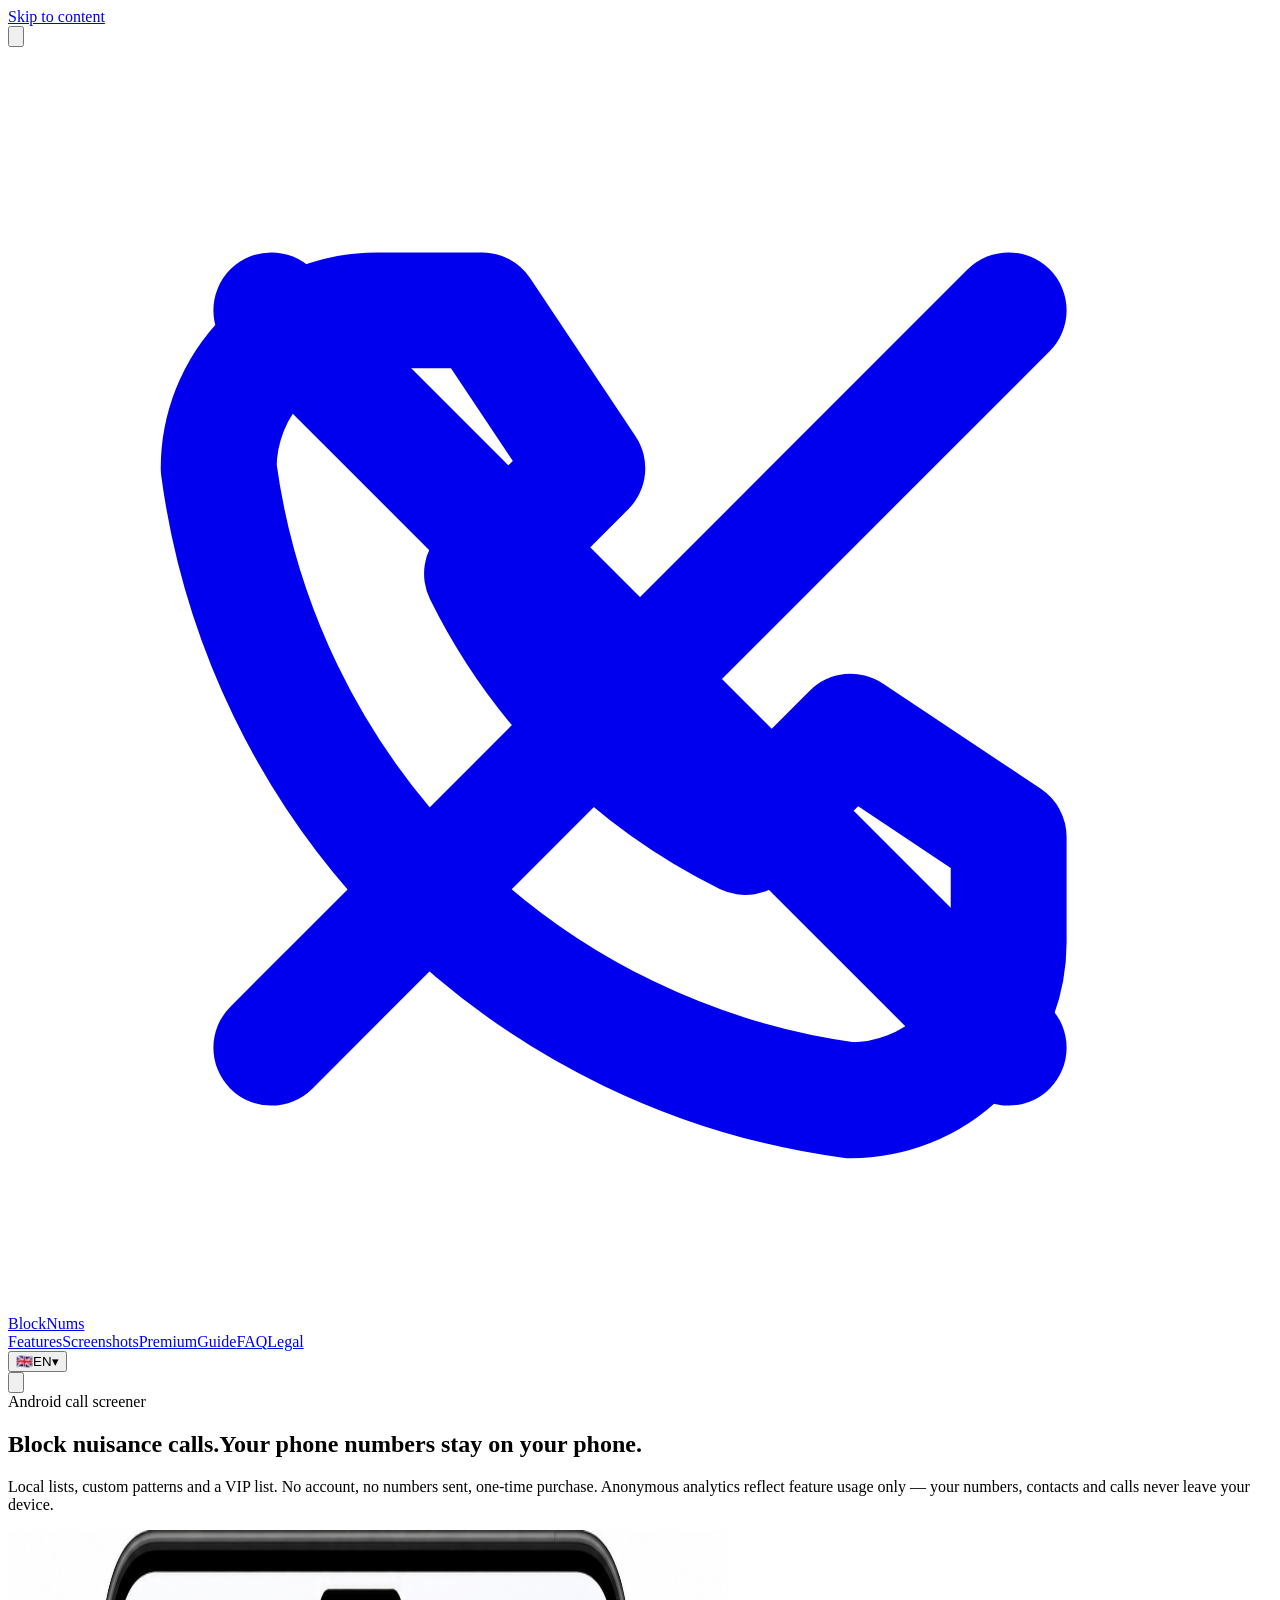
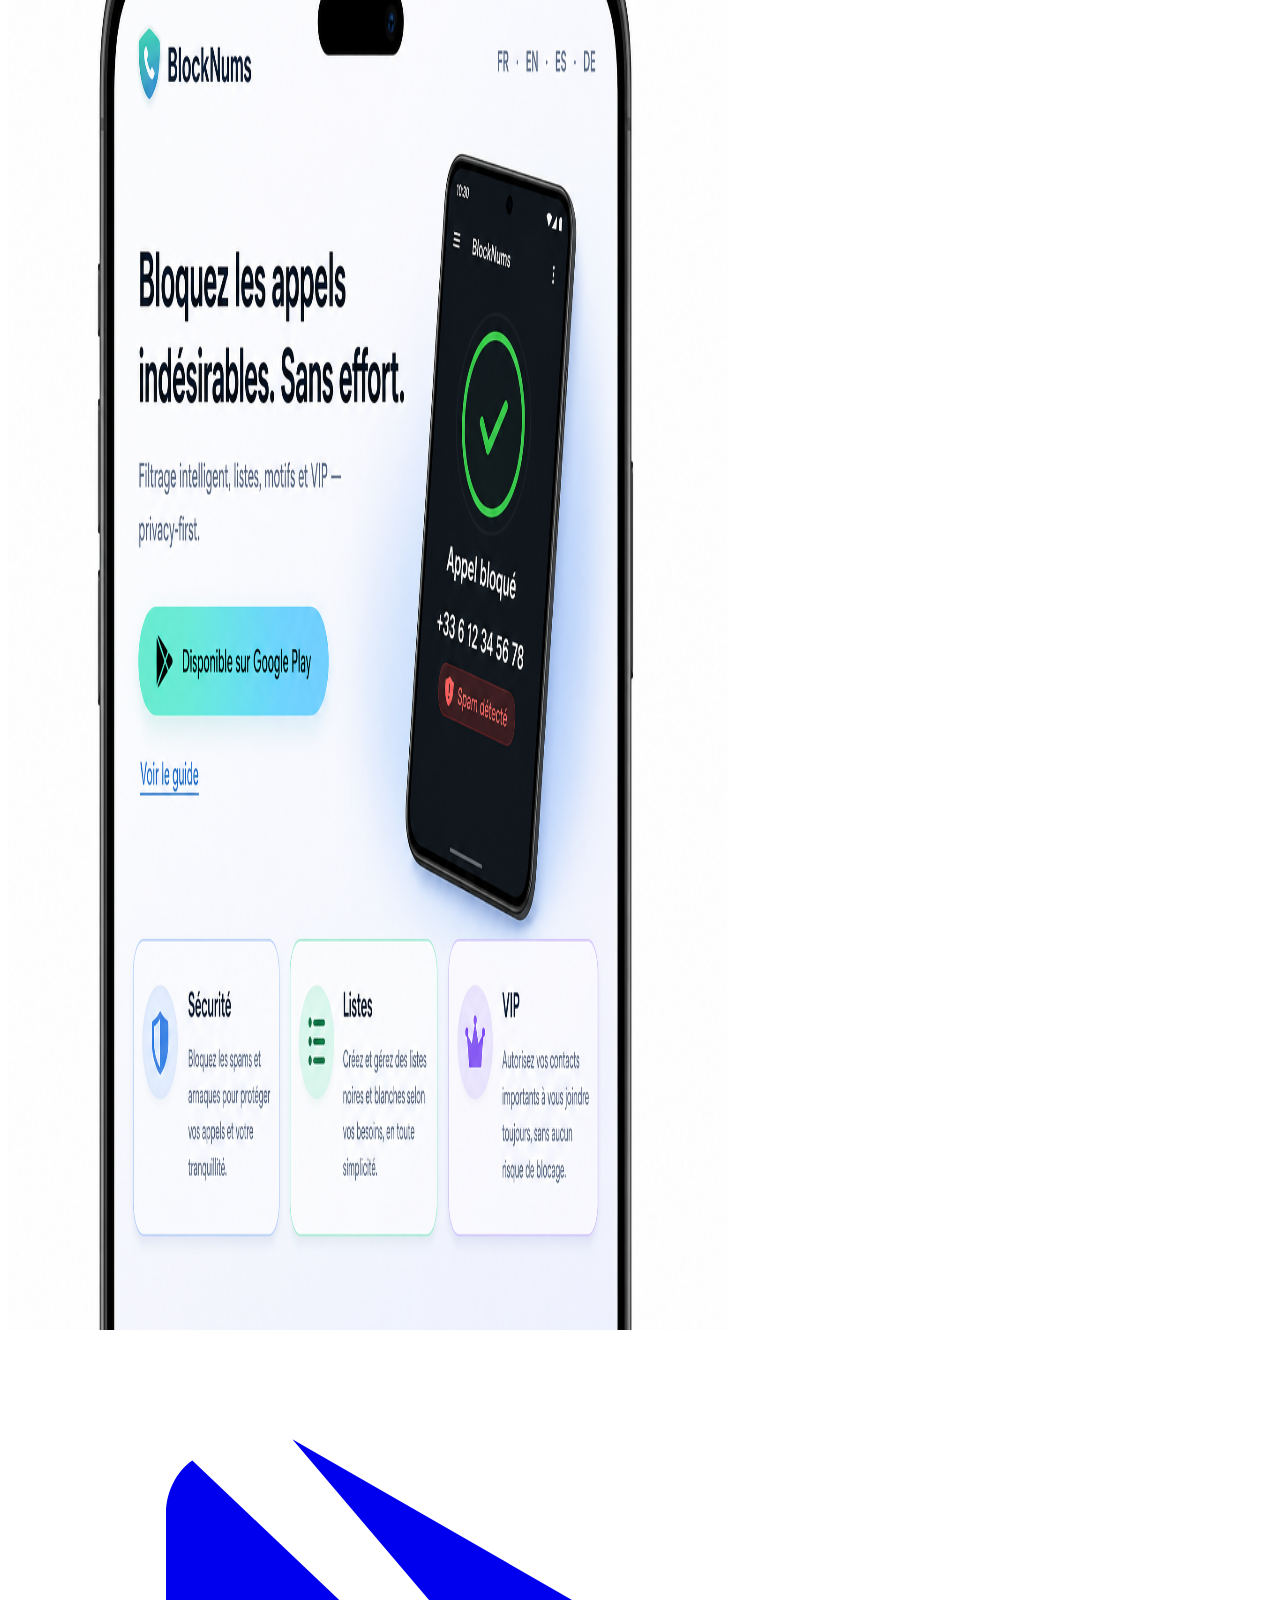
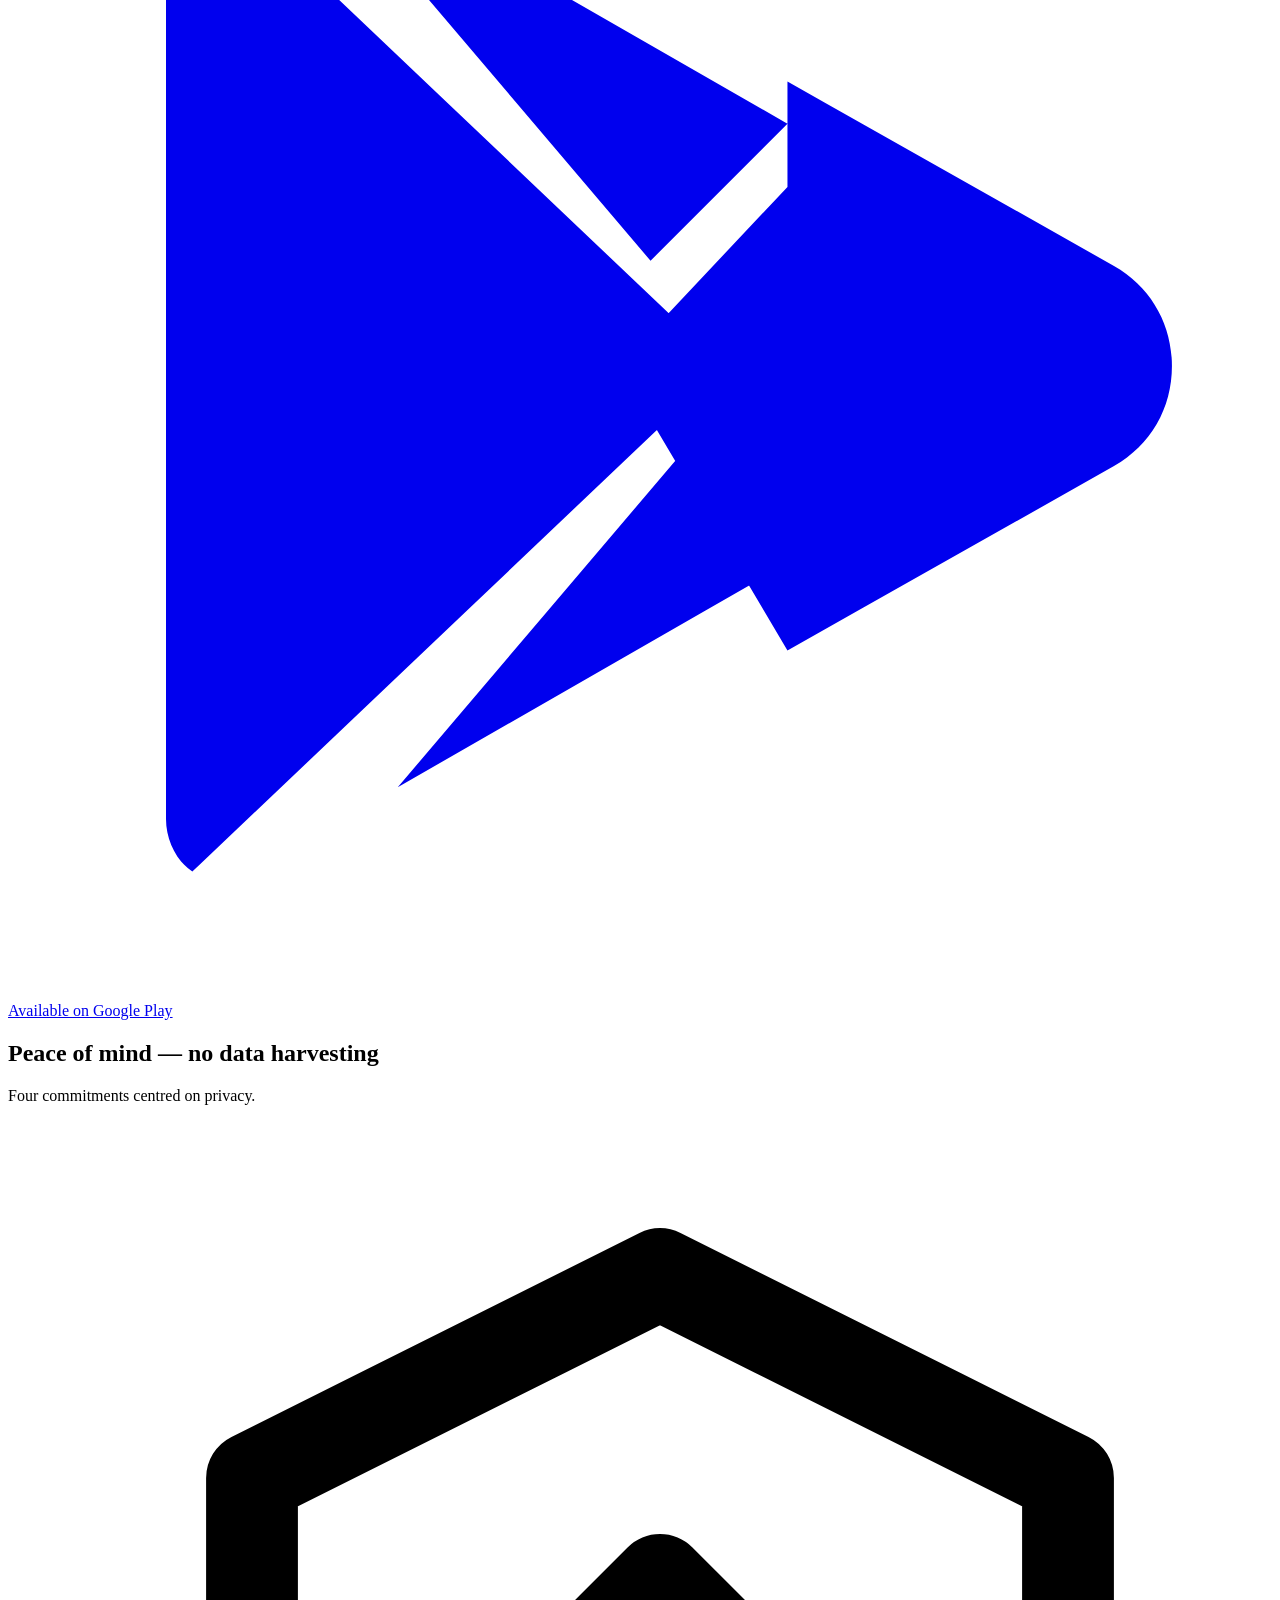
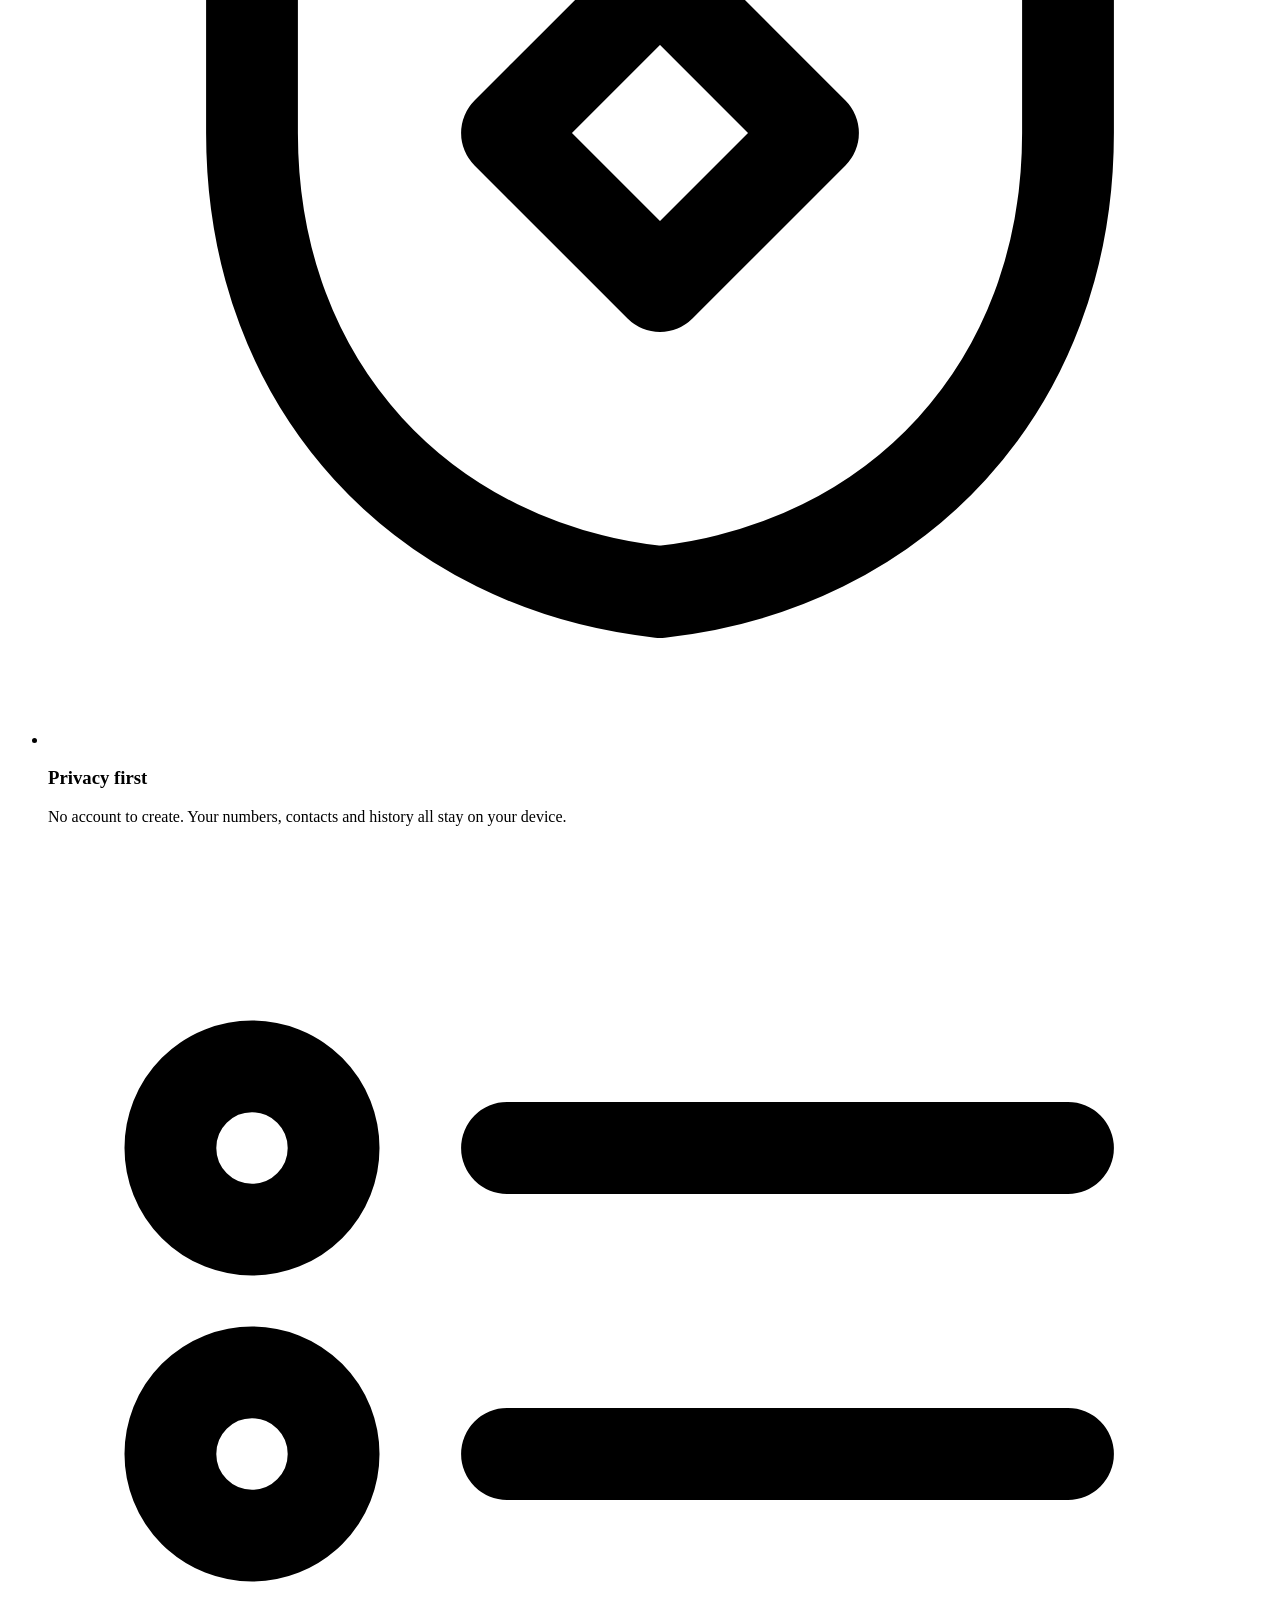
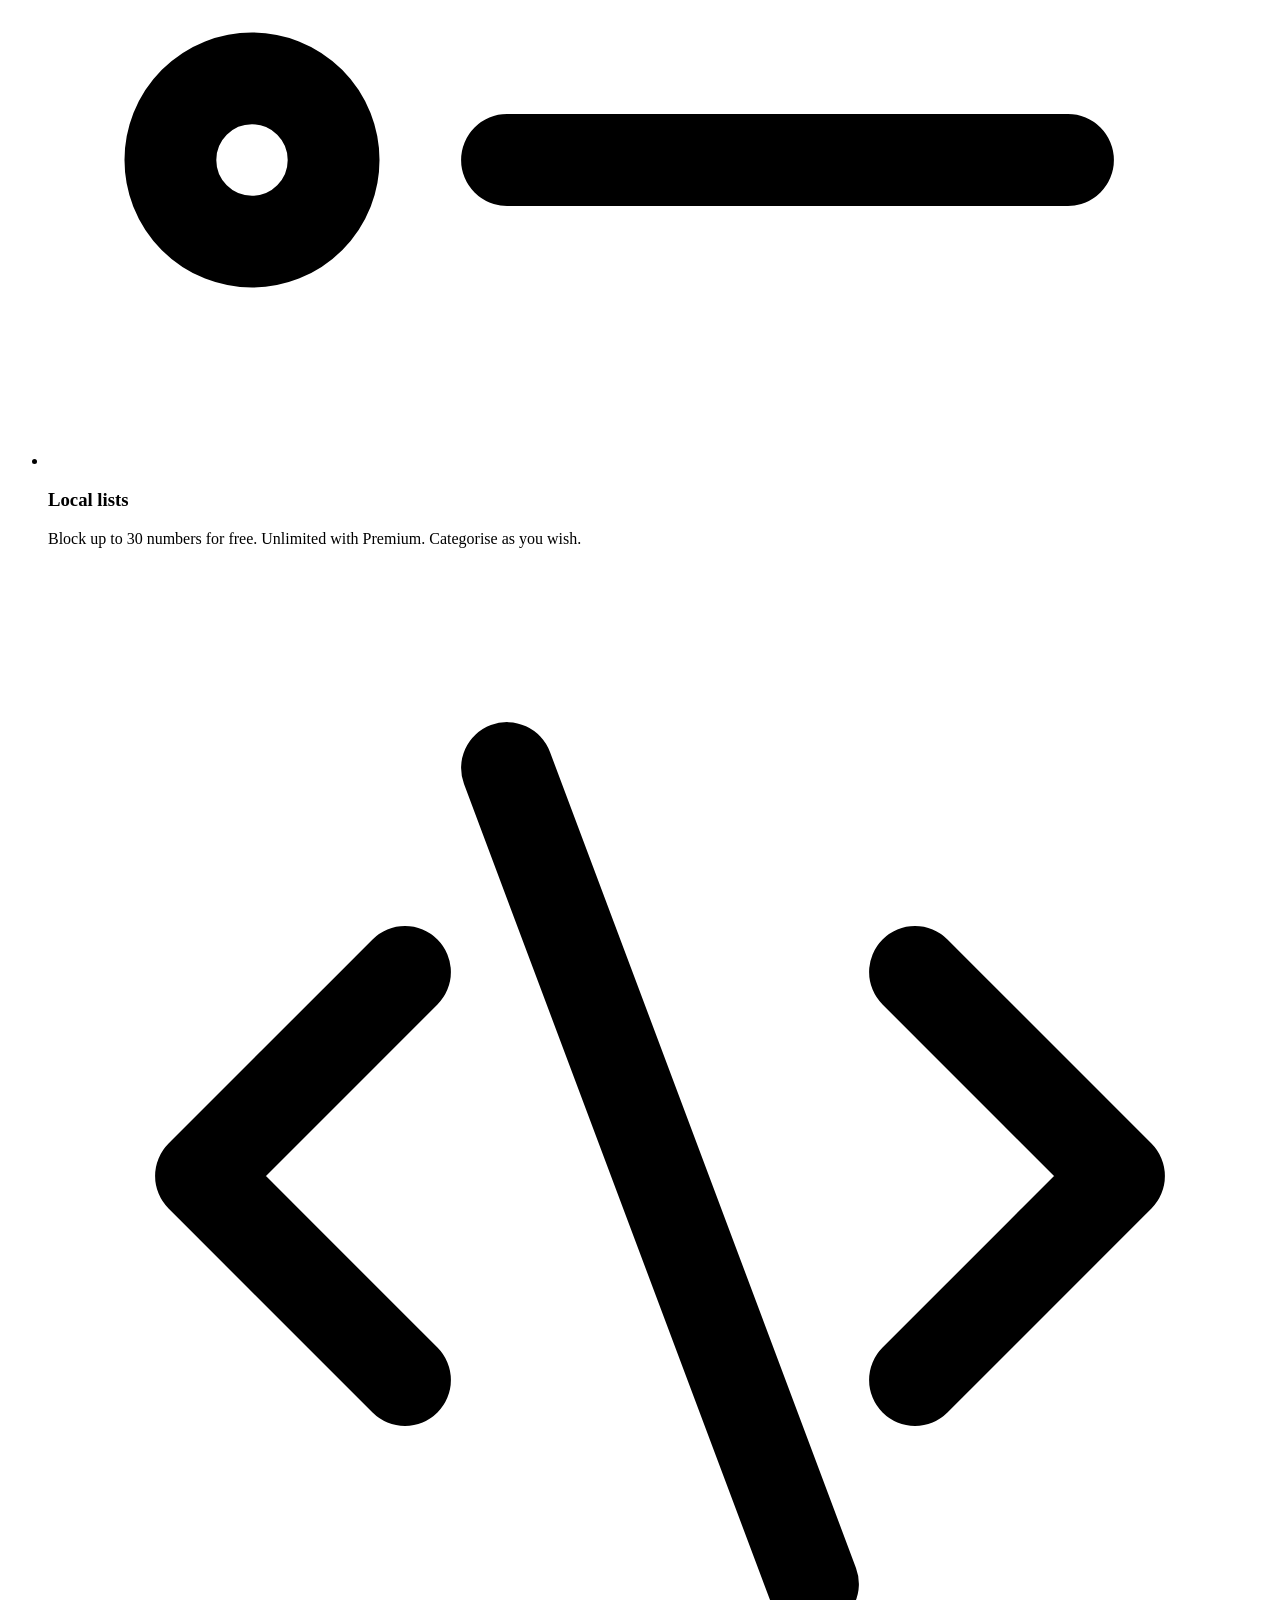
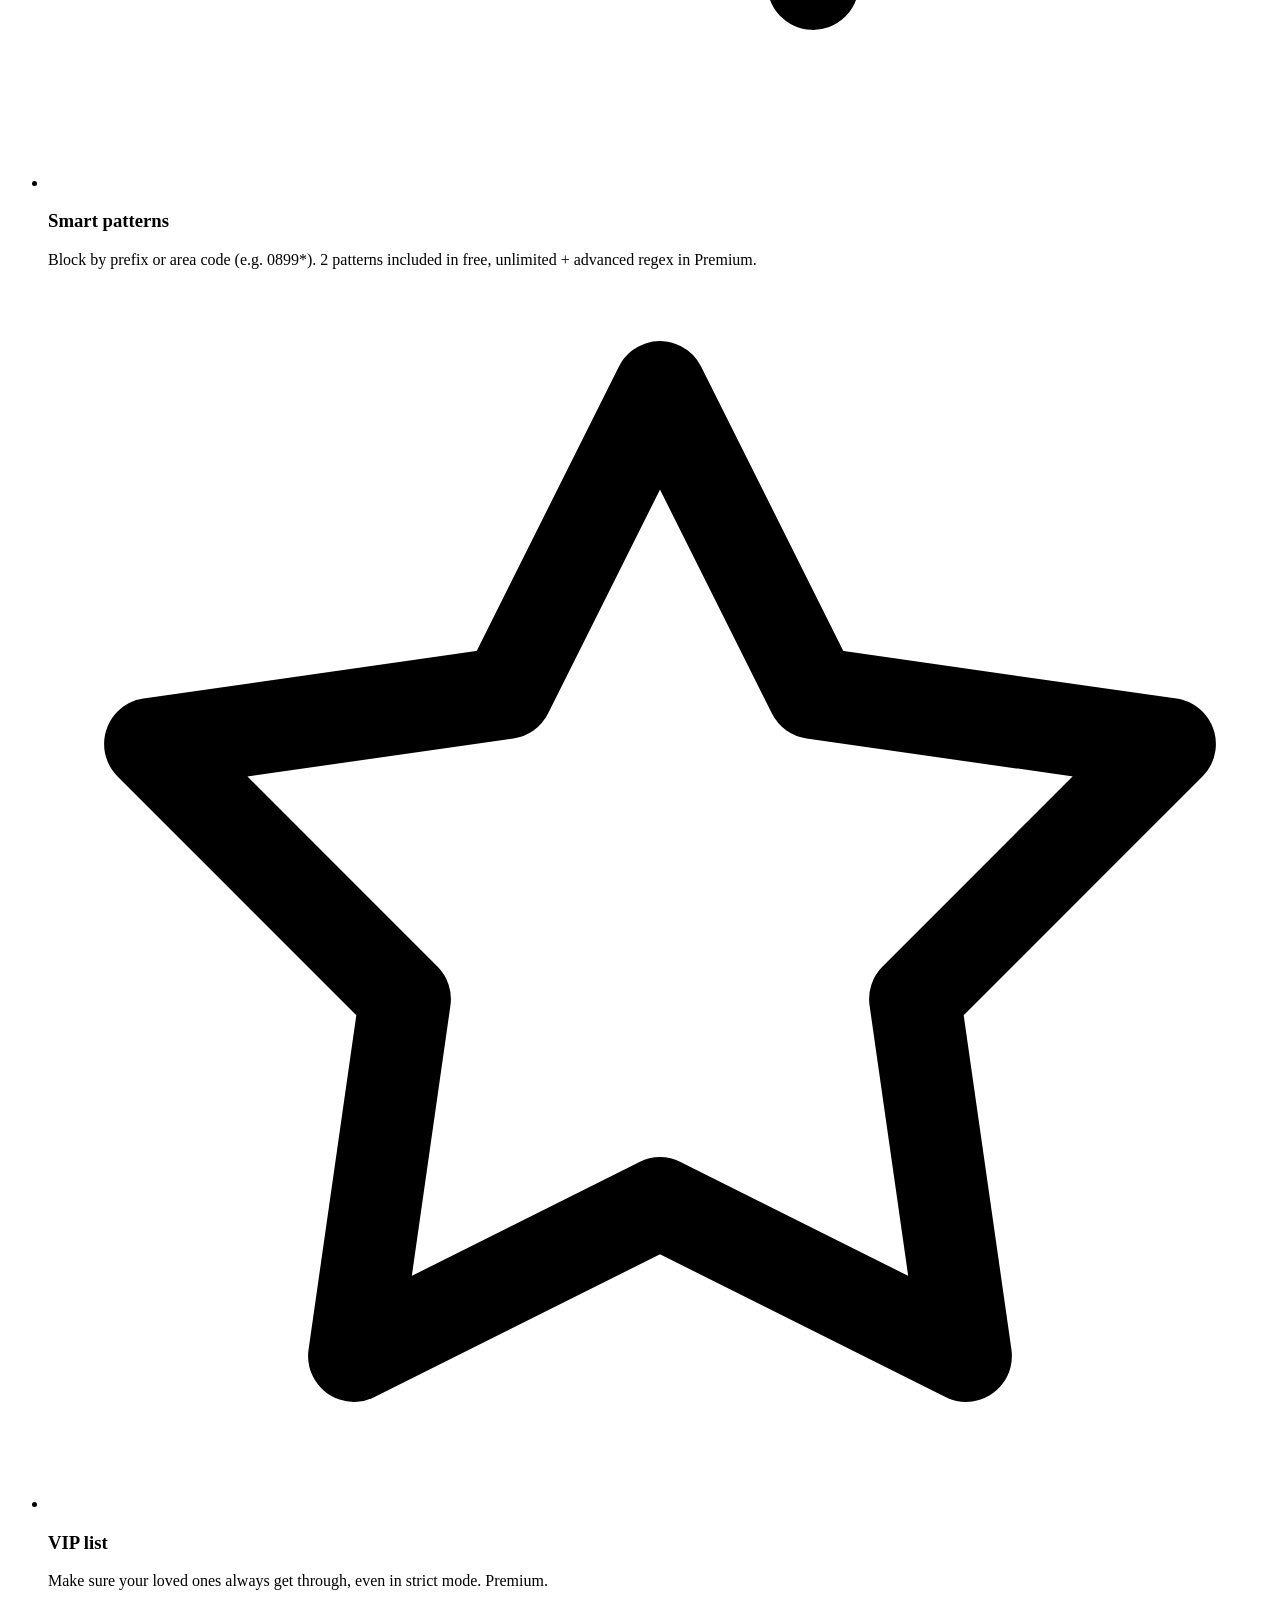
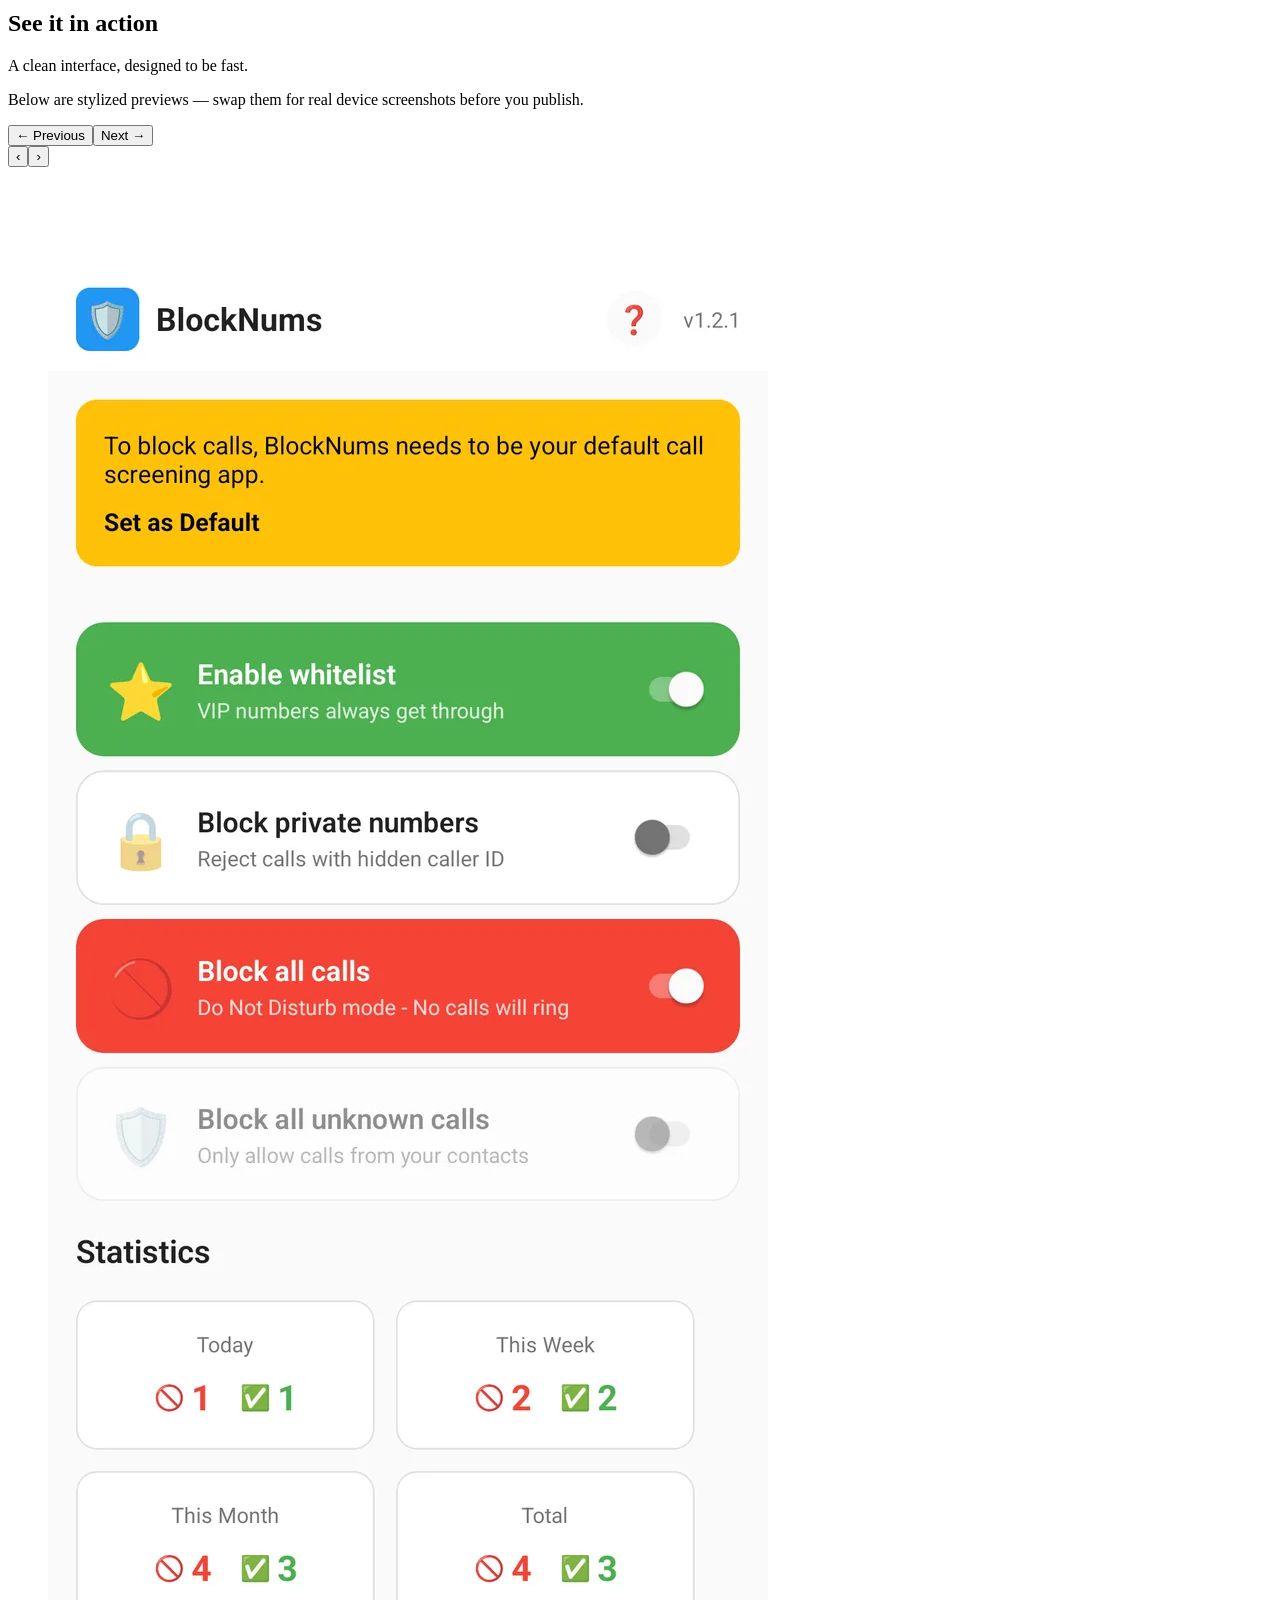
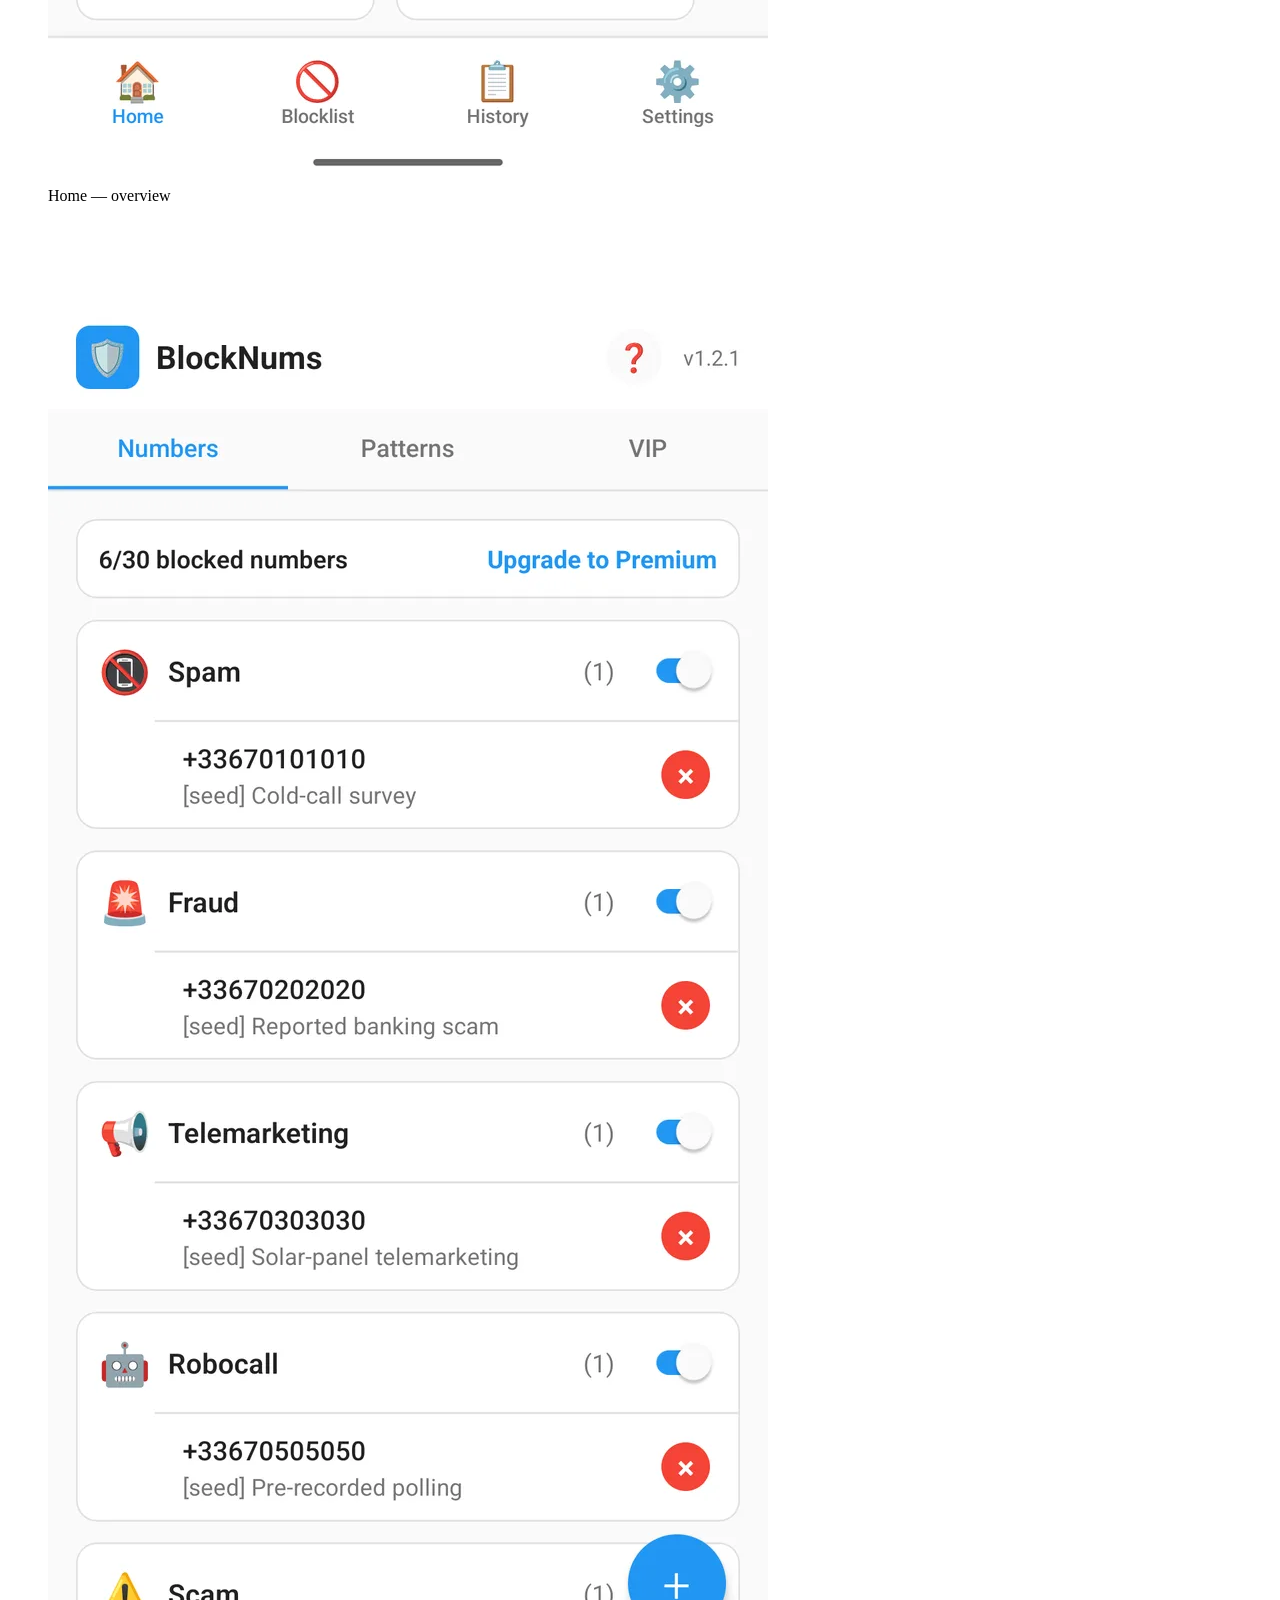
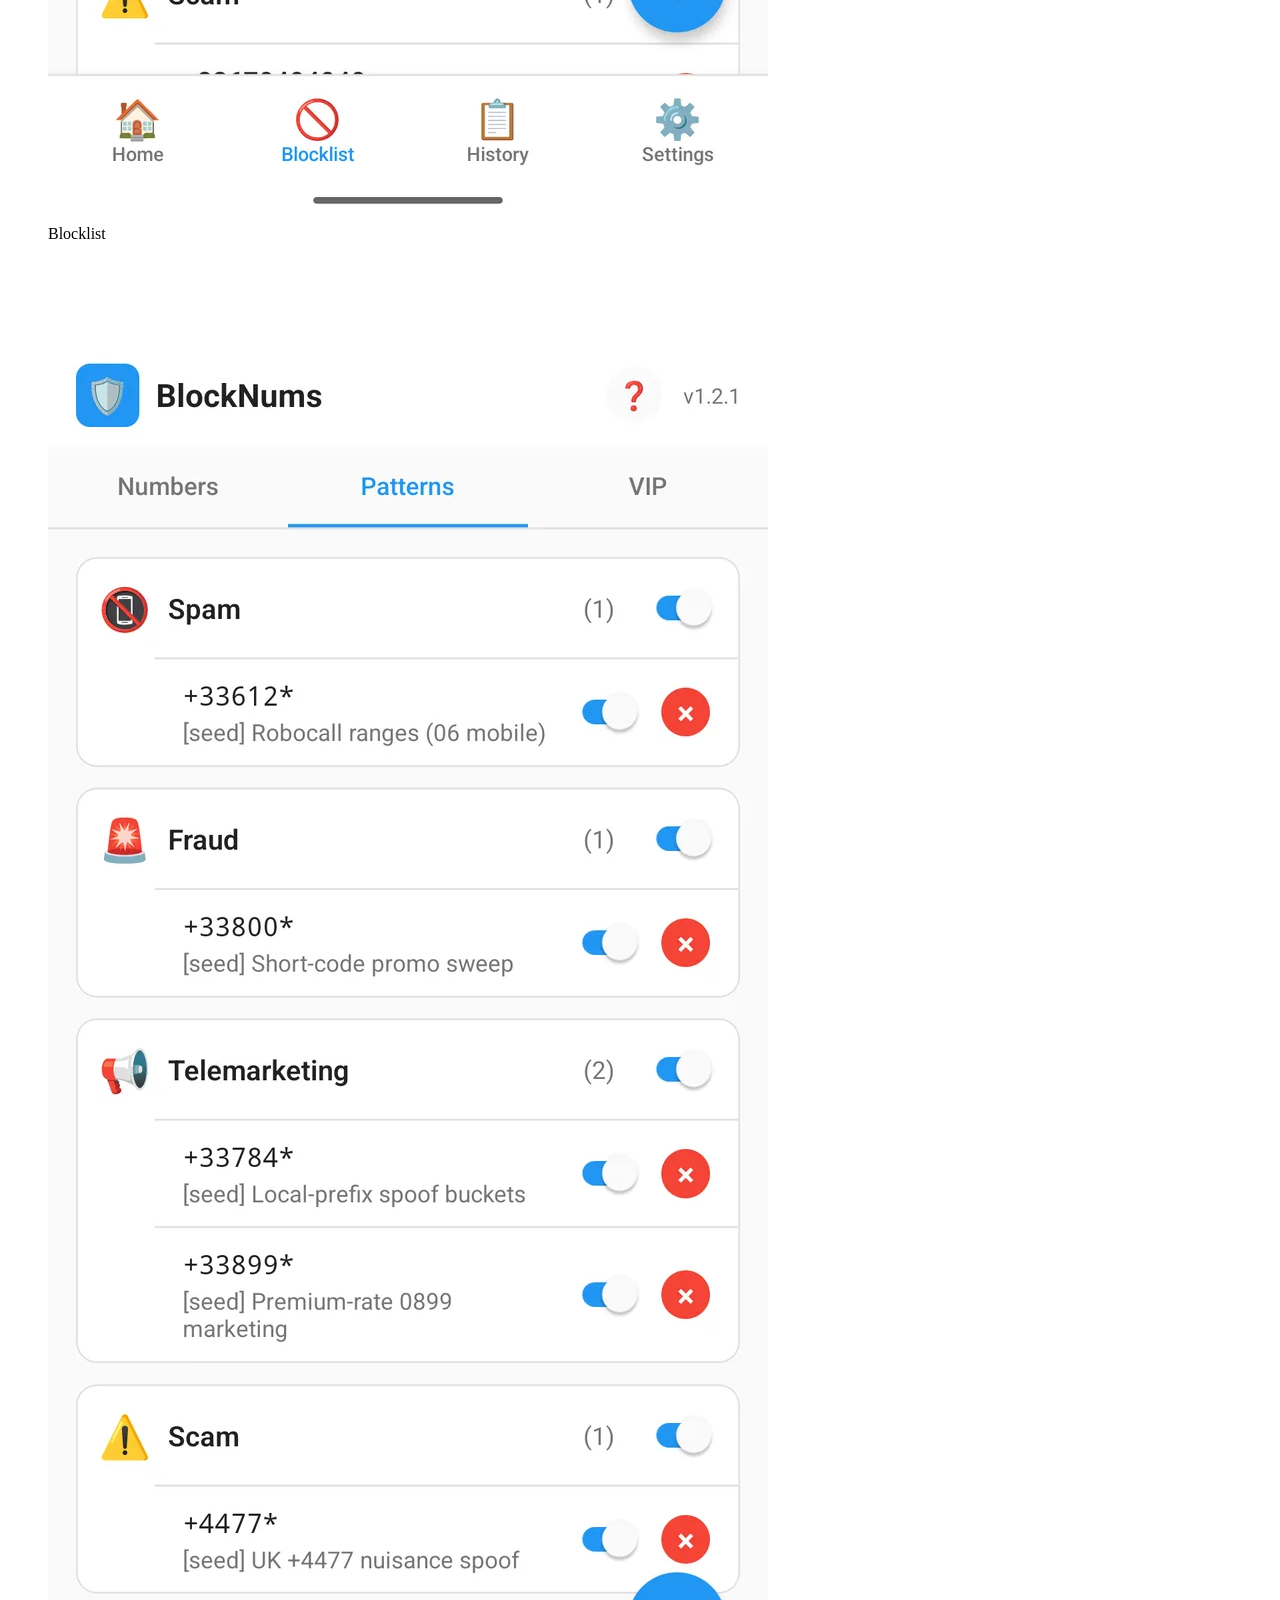
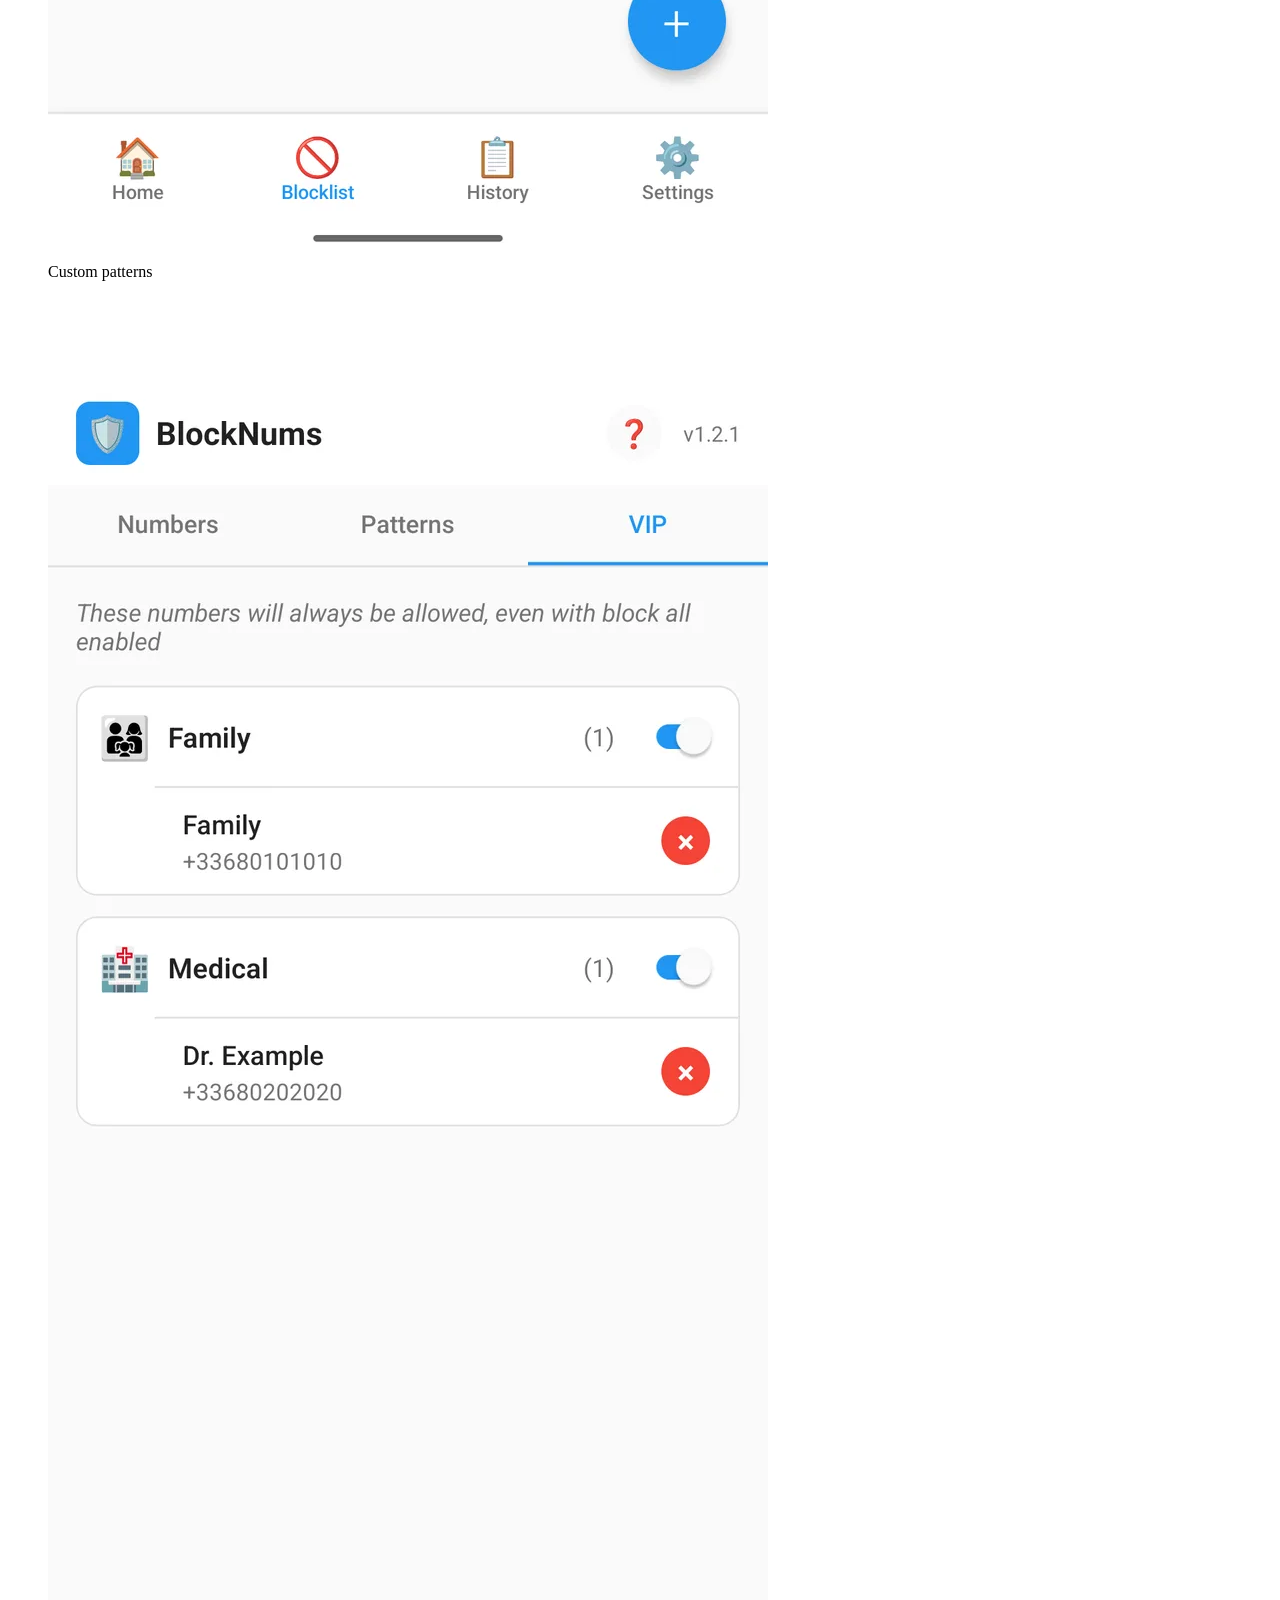
==== commit 07973a1d: "Add files via upload" ====
--- a/index.html
+++ b/index.html
@@ -1,4 +1,4 @@
-<!DOCTYPE html><!--KtROhWRXXRh22GDTEvkBx--><html lang="en" class="__variable_1b85de"><head><meta charSet="utf-8"/><meta name="viewport" content="width=device-width, initial-scale=1"/><link rel="stylesheet" href="/_next/static/css/194cc3bc27de2977.css" data-precedence="next"/><link rel="preload" as="script" fetchPriority="low" href="/_next/static/chunks/webpack-b5959229df8eb701.js"/><script src="/_next/static/chunks/4bd1b696-c023c6e3521b1417.js" async=""></script><script src="/_next/static/chunks/255-81ba70bd132d3eed.js" async=""></script><script src="/_next/static/chunks/main-app-cc3e7cfcf30de914.js" async=""></script><script src="/_next/static/chunks/619-ba102abea3e3d0e4.js" async=""></script><script src="/_next/static/chunks/app/page-d25e21470b679cd0.js" async=""></script><meta name="theme-color" media="(prefers-color-scheme: light)" content="#F8FAFC"/><meta name="theme-color" media="(prefers-color-scheme: dark)" content="#0B1220"/><title>BlockNums</title><meta name="description" content="Private Android call screener. Local data, anonymous analytics, one-time Premium."/><meta name="application-name" content="BlockNums"/><link rel="icon" href="/icon.svg?46dcf05506e258d5" type="image/svg+xml" sizes="any"/><script>(() => {
+<!DOCTYPE html><!--57cMX2NC2zcutSUc8sV1r--><html lang="en" class="__variable_f1e252"><head><meta charSet="utf-8"/><meta name="viewport" content="width=device-width, initial-scale=1"/><link rel="stylesheet" href="/blocknums-website/_next/static/css/8e3c09946c6024bd.css" data-precedence="next"/><link rel="preload" as="script" fetchPriority="low" href="/blocknums-website/_next/static/chunks/webpack-3a49a62484673444.js"/><script src="/blocknums-website/_next/static/chunks/4bd1b696-c023c6e3521b1417.js" async=""></script><script src="/blocknums-website/_next/static/chunks/255-376fbcc537aa176f.js" async=""></script><script src="/blocknums-website/_next/static/chunks/main-app-56dc203a5a717e88.js" async=""></script><script src="/blocknums-website/_next/static/chunks/619-ba102abea3e3d0e4.js" async=""></script><script src="/blocknums-website/_next/static/chunks/app/page-07d69a604b26d011.js" async=""></script><meta name="theme-color" media="(prefers-color-scheme: light)" content="#F8FAFC"/><meta name="theme-color" media="(prefers-color-scheme: dark)" content="#0B1220"/><title>BlockNums</title><meta name="description" content="Private Android call screener. Local data, anonymous analytics, one-time Premium."/><meta name="application-name" content="BlockNums"/><link rel="icon" href="/blocknums-website/icon.svg?46dcf05506e258d5" type="image/svg+xml" sizes="any"/><script>(() => {
   try {
     const stored = window.localStorage.getItem('blocknums-theme');
     const prefersDark = window.matchMedia && window.matchMedia('(prefers-color-scheme: dark)').matches;
@@ -7,7 +7,7 @@
   } catch (_e) {
     document.documentElement.setAttribute('data-theme', 'light');
   }
-})();</script><script src="/_next/static/chunks/polyfills-42372ed130431b0a.js" noModule=""></script></head><body><div hidden=""><!--$--><!--/$--></div><main style="display:flex;min-height:100vh;align-items:center;justify-content:center;text-align:center;padding:2rem;font-family:system-ui, sans-serif"><script>(() => {
+})();</script><script src="/blocknums-website/_next/static/chunks/polyfills-42372ed130431b0a.js" noModule=""></script></head><body><div hidden=""><!--$--><!--/$--></div><main style="display:flex;min-height:100vh;align-items:center;justify-content:center;text-align:center;padding:2rem;font-family:system-ui, sans-serif"><script>(() => {
   try {
     var supported = ['fr','en','es','de'];
     var nav = (navigator.language || navigator.userLanguage || 'en').toLowerCase();
@@ -17,4 +17,4 @@
   } catch (_e) {
     window.location.replace('/en/');
   }
-})();</script><noscript><h1 style="font-size:1.5rem;margin-bottom:1rem">BlockNums</h1><p>Choose your language / Choisir la langue :</p><ul style="list-style:none;padding:0;margin-top:1rem"><li style="margin:0.5rem 0"><a href="/fr/">Français</a></li><li style="margin:0.5rem 0"><a href="/en/">English</a></li><li style="margin:0.5rem 0"><a href="/es/">Español</a></li><li style="margin:0.5rem 0"><a href="/de/">Deutsch</a></li></ul></noscript><p style="color:#64748b;font-size:0.875rem">Loading BlockNums…</p></main><!--$--><!--/$--><script src="/_next/static/chunks/webpack-b5959229df8eb701.js" id="_R_" async=""></script><script>(self.__next_f=self.__next_f||[]).push([0])</script><script>self.__next_f.push([1,"1:\"$Sreact.fragment\"\n2:I[9766,[],\"\"]\n3:I[8924,[],\"\"]\n4:I[2619,[\"619\",\"static/chunks/619-ba102abea3e3d0e4.js\",\"974\",\"static/chunks/app/page-d25e21470b679cd0.js\"],\"\"]\n5:I[4431,[],\"OutletBoundary\"]\n7:I[5278,[],\"AsyncMetadataOutlet\"]\n9:I[4431,[],\"ViewportBoundary\"]\nb:I[4431,[],\"MetadataBoundary\"]\nc:\"$Sreact.suspense\"\ne:I[7150,[],\"\"]\n:HL[\"/_next/static/css/194cc3bc27de2977.css\",\"style\"]\n"])</script><script>self.__next_f.push([1,"0:{\"P\":null,\"b\":\"KtROhWRXXRh22GDTEvkBx\",\"p\":\"\",\"c\":[\"\",\"\"],\"i\":false,\"f\":[[[\"\",{\"children\":[\"__PAGE__\",{}]},\"$undefined\",\"$undefined\",true],[\"\",[\"$\",\"$1\",\"c\",{\"children\":[[[\"$\",\"link\",\"0\",{\"rel\":\"stylesheet\",\"href\":\"/_next/static/css/194cc3bc27de2977.css\",\"precedence\":\"next\",\"crossOrigin\":\"$undefined\",\"nonce\":\"$undefined\"}]],[\"$\",\"html\",null,{\"lang\":\"en\",\"className\":\"__variable_1b85de\",\"suppressHydrationWarning\":true,\"children\":[[\"$\",\"head\",null,{\"children\":[\"$\",\"script\",null,{\"dangerouslySetInnerHTML\":{\"__html\":\"(() =\u003e {\\n  try {\\n    const stored = window.localStorage.getItem('blocknums-theme');\\n    const prefersDark = window.matchMedia \u0026\u0026 window.matchMedia('(prefers-color-scheme: dark)').matches;\\n    const theme = stored === 'dark' || stored === 'light' ? stored : (prefersDark ? 'dark' : 'light');\\n    document.documentElement.setAttribute('data-theme', theme);\\n  } catch (_e) {\\n    document.documentElement.setAttribute('data-theme', 'light');\\n  }\\n})();\"}}]}],[\"$\",\"body\",null,{\"children\":[\"$\",\"$L2\",null,{\"parallelRouterKey\":\"children\",\"error\":\"$undefined\",\"errorStyles\":\"$undefined\",\"errorScripts\":\"$undefined\",\"template\":[\"$\",\"$L3\",null,{}],\"templateStyles\":\"$undefined\",\"templateScripts\":\"$undefined\",\"notFound\":[[[\"$\",\"title\",null,{\"children\":\"404: This page could not be found.\"}],[\"$\",\"div\",null,{\"style\":{\"fontFamily\":\"system-ui,\\\"Segoe UI\\\",Roboto,Helvetica,Arial,sans-serif,\\\"Apple Color Emoji\\\",\\\"Segoe UI Emoji\\\"\",\"height\":\"100vh\",\"textAlign\":\"center\",\"display\":\"flex\",\"flexDirection\":\"column\",\"alignItems\":\"center\",\"justifyContent\":\"center\"},\"children\":[\"$\",\"div\",null,{\"children\":[[\"$\",\"style\",null,{\"dangerouslySetInnerHTML\":{\"__html\":\"body{color:#000;background:#fff;margin:0}.next-error-h1{border-right:1px solid rgba(0,0,0,.3)}@media (prefers-color-scheme:dark){body{color:#fff;background:#000}.next-error-h1{border-right:1px solid rgba(255,255,255,.3)}}\"}}],[\"$\",\"h1\",null,{\"className\":\"next-error-h1\",\"style\":{\"display\":\"inline-block\",\"margin\":\"0 20px 0 0\",\"padding\":\"0 23px 0 0\",\"fontSize\":24,\"fontWeight\":500,\"verticalAlign\":\"top\",\"lineHeight\":\"49px\"},\"children\":404}],[\"$\",\"div\",null,{\"style\":{\"display\":\"inline-block\"},\"children\":[\"$\",\"h2\",null,{\"style\":{\"fontSize\":14,\"fontWeight\":400,\"lineHeight\":\"49px\",\"margin\":0},\"children\":\"This page could not be found.\"}]}]]}]}]],[]],\"forbidden\":\"$undefined\",\"unauthorized\":\"$undefined\"}]}]]}]]}],{\"children\":[\"__PAGE__\",[\"$\",\"$1\",\"c\",{\"children\":[[\"$\",\"main\",null,{\"style\":{\"display\":\"flex\",\"minHeight\":\"100vh\",\"alignItems\":\"center\",\"justifyContent\":\"center\",\"textAlign\":\"center\",\"padding\":\"2rem\",\"fontFamily\":\"system-ui, sans-serif\"},\"children\":[[\"$\",\"script\",null,{\"dangerouslySetInnerHTML\":{\"__html\":\"(() =\u003e {\\n  try {\\n    var supported = ['fr','en','es','de'];\\n    var nav = (navigator.language || navigator.userLanguage || 'en').toLowerCase();\\n    var primary = nav.split('-')[0];\\n    var target = supported.indexOf(primary) !== -1 ? primary : 'en';\\n    window.location.replace('/' + target + '/');\\n  } catch (_e) {\\n    window.location.replace('/en/');\\n  }\\n})();\"}}],[\"$\",\"noscript\",null,{\"children\":[[\"$\",\"h1\",null,{\"style\":{\"fontSize\":\"1.5rem\",\"marginBottom\":\"1rem\"},\"children\":\"BlockNums\"}],[\"$\",\"p\",null,{\"children\":\"Choose your language / Choisir la langue :\"}],[\"$\",\"ul\",null,{\"style\":{\"listStyle\":\"none\",\"padding\":0,\"marginTop\":\"1rem\"},\"children\":[[\"$\",\"li\",\"fr\",{\"style\":{\"margin\":\"0.5rem 0\"},\"children\":[\"$\",\"$L4\",null,{\"href\":\"/fr/\",\"children\":\"Français\"}]}],[\"$\",\"li\",\"en\",{\"style\":{\"margin\":\"0.5rem 0\"},\"children\":[\"$\",\"$L4\",null,{\"href\":\"/en/\",\"children\":\"English\"}]}],[\"$\",\"li\",\"es\",{\"style\":{\"margin\":\"0.5rem 0\"},\"children\":[\"$\",\"$L4\",null,{\"href\":\"/es/\",\"children\":\"Español\"}]}],[\"$\",\"li\",\"de\",{\"style\":{\"margin\":\"0.5rem 0\"},\"children\":[\"$\",\"$L4\",null,{\"href\":\"/de/\",\"children\":\"Deutsch\"}]}]]}]]}],[\"$\",\"p\",null,{\"style\":{\"color\":\"#64748b\",\"fontSize\":\"0.875rem\"},\"children\":\"Loading BlockNums…\"}]]}],null,[\"$\",\"$L5\",null,{\"children\":[\"$L6\",[\"$\",\"$L7\",null,{\"promise\":\"$@8\"}]]}]]}],{},null,false]},null,false],[\"$\",\"$1\",\"h\",{\"children\":[null,[[\"$\",\"$L9\",null,{\"children\":\"$La\"}],null],[\"$\",\"$Lb\",null,{\"children\":[\"$\",\"div\",null,{\"hidden\":true,\"children\":[\"$\",\"$c\",null,{\"fallback\":null,\"children\":\"$Ld\"}]}]}]]}],false]],\"m\":\"$undefined\",\"G\":[\"$e\",[]],\"s\":false,\"S\":true}\n"])</script><script>self.__next_f.push([1,"a:[[\"$\",\"meta\",\"0\",{\"charSet\":\"utf-8\"}],[\"$\",\"meta\",\"1\",{\"name\":\"viewport\",\"content\":\"width=device-width, initial-scale=1\"}],[\"$\",\"meta\",\"2\",{\"name\":\"theme-color\",\"media\":\"(prefers-color-scheme: light)\",\"content\":\"#F8FAFC\"}],[\"$\",\"meta\",\"3\",{\"name\":\"theme-color\",\"media\":\"(prefers-color-scheme: dark)\",\"content\":\"#0B1220\"}]]\n6:null\n"])</script><script>self.__next_f.push([1,"f:I[622,[],\"IconMark\"]\n8:{\"metadata\":[[\"$\",\"title\",\"0\",{\"children\":\"BlockNums\"}],[\"$\",\"meta\",\"1\",{\"name\":\"description\",\"content\":\"Private Android call screener. Local data, anonymous analytics, one-time Premium.\"}],[\"$\",\"meta\",\"2\",{\"name\":\"application-name\",\"content\":\"BlockNums\"}],[\"$\",\"link\",\"3\",{\"rel\":\"icon\",\"href\":\"/icon.svg?46dcf05506e258d5\",\"type\":\"image/svg+xml\",\"sizes\":\"any\"}],[\"$\",\"$Lf\",\"4\",{}]],\"error\":null,\"digest\":\"$undefined\"}\n"])</script><script>self.__next_f.push([1,"d:\"$8:metadata\"\n"])</script></body></html>+})();</script><noscript><h1 style="font-size:1.5rem;margin-bottom:1rem">BlockNums</h1><p>Choose your language / Choisir la langue :</p><ul style="list-style:none;padding:0;margin-top:1rem"><li style="margin:0.5rem 0"><a href="/blocknums-website/fr/">Français</a></li><li style="margin:0.5rem 0"><a href="/blocknums-website/en/">English</a></li><li style="margin:0.5rem 0"><a href="/blocknums-website/es/">Español</a></li><li style="margin:0.5rem 0"><a href="/blocknums-website/de/">Deutsch</a></li></ul></noscript><p style="color:#64748b;font-size:0.875rem">Loading BlockNums…</p></main><!--$--><!--/$--><script src="/blocknums-website/_next/static/chunks/webpack-3a49a62484673444.js" id="_R_" async=""></script><script>(self.__next_f=self.__next_f||[]).push([0])</script><script>self.__next_f.push([1,"1:\"$Sreact.fragment\"\n2:I[9766,[],\"\"]\n3:I[8924,[],\"\"]\n4:I[2619,[\"619\",\"static/chunks/619-ba102abea3e3d0e4.js\",\"974\",\"static/chunks/app/page-07d69a604b26d011.js\"],\"\"]\n5:I[4431,[],\"OutletBoundary\"]\n7:I[5278,[],\"AsyncMetadataOutlet\"]\n9:I[4431,[],\"ViewportBoundary\"]\nb:I[4431,[],\"MetadataBoundary\"]\nc:\"$Sreact.suspense\"\ne:I[7150,[],\"\"]\n:HL[\"/blocknums-website/_next/static/css/8e3c09946c6024bd.css\",\"style\"]\n"])</script><script>self.__next_f.push([1,"0:{\"P\":null,\"b\":\"57cMX2NC2zcutSUc8sV1r\",\"p\":\"/blocknums-website\",\"c\":[\"\",\"\"],\"i\":false,\"f\":[[[\"\",{\"children\":[\"__PAGE__\",{}]},\"$undefined\",\"$undefined\",true],[\"\",[\"$\",\"$1\",\"c\",{\"children\":[[[\"$\",\"link\",\"0\",{\"rel\":\"stylesheet\",\"href\":\"/blocknums-website/_next/static/css/8e3c09946c6024bd.css\",\"precedence\":\"next\",\"crossOrigin\":\"$undefined\",\"nonce\":\"$undefined\"}]],[\"$\",\"html\",null,{\"lang\":\"en\",\"className\":\"__variable_f1e252\",\"suppressHydrationWarning\":true,\"children\":[[\"$\",\"head\",null,{\"children\":[\"$\",\"script\",null,{\"dangerouslySetInnerHTML\":{\"__html\":\"(() =\u003e {\\n  try {\\n    const stored = window.localStorage.getItem('blocknums-theme');\\n    const prefersDark = window.matchMedia \u0026\u0026 window.matchMedia('(prefers-color-scheme: dark)').matches;\\n    const theme = stored === 'dark' || stored === 'light' ? stored : (prefersDark ? 'dark' : 'light');\\n    document.documentElement.setAttribute('data-theme', theme);\\n  } catch (_e) {\\n    document.documentElement.setAttribute('data-theme', 'light');\\n  }\\n})();\"}}]}],[\"$\",\"body\",null,{\"children\":[\"$\",\"$L2\",null,{\"parallelRouterKey\":\"children\",\"error\":\"$undefined\",\"errorStyles\":\"$undefined\",\"errorScripts\":\"$undefined\",\"template\":[\"$\",\"$L3\",null,{}],\"templateStyles\":\"$undefined\",\"templateScripts\":\"$undefined\",\"notFound\":[[[\"$\",\"title\",null,{\"children\":\"404: This page could not be found.\"}],[\"$\",\"div\",null,{\"style\":{\"fontFamily\":\"system-ui,\\\"Segoe UI\\\",Roboto,Helvetica,Arial,sans-serif,\\\"Apple Color Emoji\\\",\\\"Segoe UI Emoji\\\"\",\"height\":\"100vh\",\"textAlign\":\"center\",\"display\":\"flex\",\"flexDirection\":\"column\",\"alignItems\":\"center\",\"justifyContent\":\"center\"},\"children\":[\"$\",\"div\",null,{\"children\":[[\"$\",\"style\",null,{\"dangerouslySetInnerHTML\":{\"__html\":\"body{color:#000;background:#fff;margin:0}.next-error-h1{border-right:1px solid rgba(0,0,0,.3)}@media (prefers-color-scheme:dark){body{color:#fff;background:#000}.next-error-h1{border-right:1px solid rgba(255,255,255,.3)}}\"}}],[\"$\",\"h1\",null,{\"className\":\"next-error-h1\",\"style\":{\"display\":\"inline-block\",\"margin\":\"0 20px 0 0\",\"padding\":\"0 23px 0 0\",\"fontSize\":24,\"fontWeight\":500,\"verticalAlign\":\"top\",\"lineHeight\":\"49px\"},\"children\":404}],[\"$\",\"div\",null,{\"style\":{\"display\":\"inline-block\"},\"children\":[\"$\",\"h2\",null,{\"style\":{\"fontSize\":14,\"fontWeight\":400,\"lineHeight\":\"49px\",\"margin\":0},\"children\":\"This page could not be found.\"}]}]]}]}]],[]],\"forbidden\":\"$undefined\",\"unauthorized\":\"$undefined\"}]}]]}]]}],{\"children\":[\"__PAGE__\",[\"$\",\"$1\",\"c\",{\"children\":[[\"$\",\"main\",null,{\"style\":{\"display\":\"flex\",\"minHeight\":\"100vh\",\"alignItems\":\"center\",\"justifyContent\":\"center\",\"textAlign\":\"center\",\"padding\":\"2rem\",\"fontFamily\":\"system-ui, sans-serif\"},\"children\":[[\"$\",\"script\",null,{\"dangerouslySetInnerHTML\":{\"__html\":\"(() =\u003e {\\n  try {\\n    var supported = ['fr','en','es','de'];\\n    var nav = (navigator.language || navigator.userLanguage || 'en').toLowerCase();\\n    var primary = nav.split('-')[0];\\n    var target = supported.indexOf(primary) !== -1 ? primary : 'en';\\n    window.location.replace('/' + target + '/');\\n  } catch (_e) {\\n    window.location.replace('/en/');\\n  }\\n})();\"}}],[\"$\",\"noscript\",null,{\"children\":[[\"$\",\"h1\",null,{\"style\":{\"fontSize\":\"1.5rem\",\"marginBottom\":\"1rem\"},\"children\":\"BlockNums\"}],[\"$\",\"p\",null,{\"children\":\"Choose your language / Choisir la langue :\"}],[\"$\",\"ul\",null,{\"style\":{\"listStyle\":\"none\",\"padding\":0,\"marginTop\":\"1rem\"},\"children\":[[\"$\",\"li\",\"fr\",{\"style\":{\"margin\":\"0.5rem 0\"},\"children\":[\"$\",\"$L4\",null,{\"href\":\"/fr/\",\"children\":\"Français\"}]}],[\"$\",\"li\",\"en\",{\"style\":{\"margin\":\"0.5rem 0\"},\"children\":[\"$\",\"$L4\",null,{\"href\":\"/en/\",\"children\":\"English\"}]}],[\"$\",\"li\",\"es\",{\"style\":{\"margin\":\"0.5rem 0\"},\"children\":[\"$\",\"$L4\",null,{\"href\":\"/es/\",\"children\":\"Español\"}]}],[\"$\",\"li\",\"de\",{\"style\":{\"margin\":\"0.5rem 0\"},\"children\":[\"$\",\"$L4\",null,{\"href\":\"/de/\",\"children\":\"Deutsch\"}]}]]}]]}],[\"$\",\"p\",null,{\"style\":{\"color\":\"#64748b\",\"fontSize\":\"0.875rem\"},\"children\":\"Loading BlockNums…\"}]]}],null,[\"$\",\"$L5\",null,{\"children\":[\"$L6\",[\"$\",\"$L7\",null,{\"promise\":\"$@8\"}]]}]]}],{},null,false]},null,false],[\"$\",\"$1\",\"h\",{\"children\":[null,[[\"$\",\"$L9\",null,{\"children\":\"$La\"}],null],[\"$\",\"$Lb\",null,{\"children\":[\"$\",\"div\",null,{\"hidden\":true,\"children\":[\"$\",\"$c\",null,{\"fallback\":null,\"children\":\"$Ld\"}]}]}]]}],false]],\"m\":\"$undefined\",\"G\":[\"$e\",[]],\"s\":false,\"S\":true}\n"])</script><script>self.__next_f.push([1,"a:[[\"$\",\"meta\",\"0\",{\"charSet\":\"utf-8\"}],[\"$\",\"meta\",\"1\",{\"name\":\"viewport\",\"content\":\"width=device-width, initial-scale=1\"}],[\"$\",\"meta\",\"2\",{\"name\":\"theme-color\",\"media\":\"(prefers-color-scheme: light)\",\"content\":\"#F8FAFC\"}],[\"$\",\"meta\",\"3\",{\"name\":\"theme-color\",\"media\":\"(prefers-color-scheme: dark)\",\"content\":\"#0B1220\"}]]\n6:null\n"])</script><script>self.__next_f.push([1,"f:I[622,[],\"IconMark\"]\n8:{\"metadata\":[[\"$\",\"title\",\"0\",{\"children\":\"BlockNums\"}],[\"$\",\"meta\",\"1\",{\"name\":\"description\",\"content\":\"Private Android call screener. Local data, anonymous analytics, one-time Premium.\"}],[\"$\",\"meta\",\"2\",{\"name\":\"application-name\",\"content\":\"BlockNums\"}],[\"$\",\"link\",\"3\",{\"rel\":\"icon\",\"href\":\"/blocknums-website/icon.svg?46dcf05506e258d5\",\"type\":\"image/svg+xml\",\"sizes\":\"any\"}],[\"$\",\"$Lf\",\"4\",{}]],\"error\":null,\"digest\":\"$undefined\"}\n"])</script><script>self.__next_f.push([1,"d:\"$8:metadata\"\n"])</script></body></html>
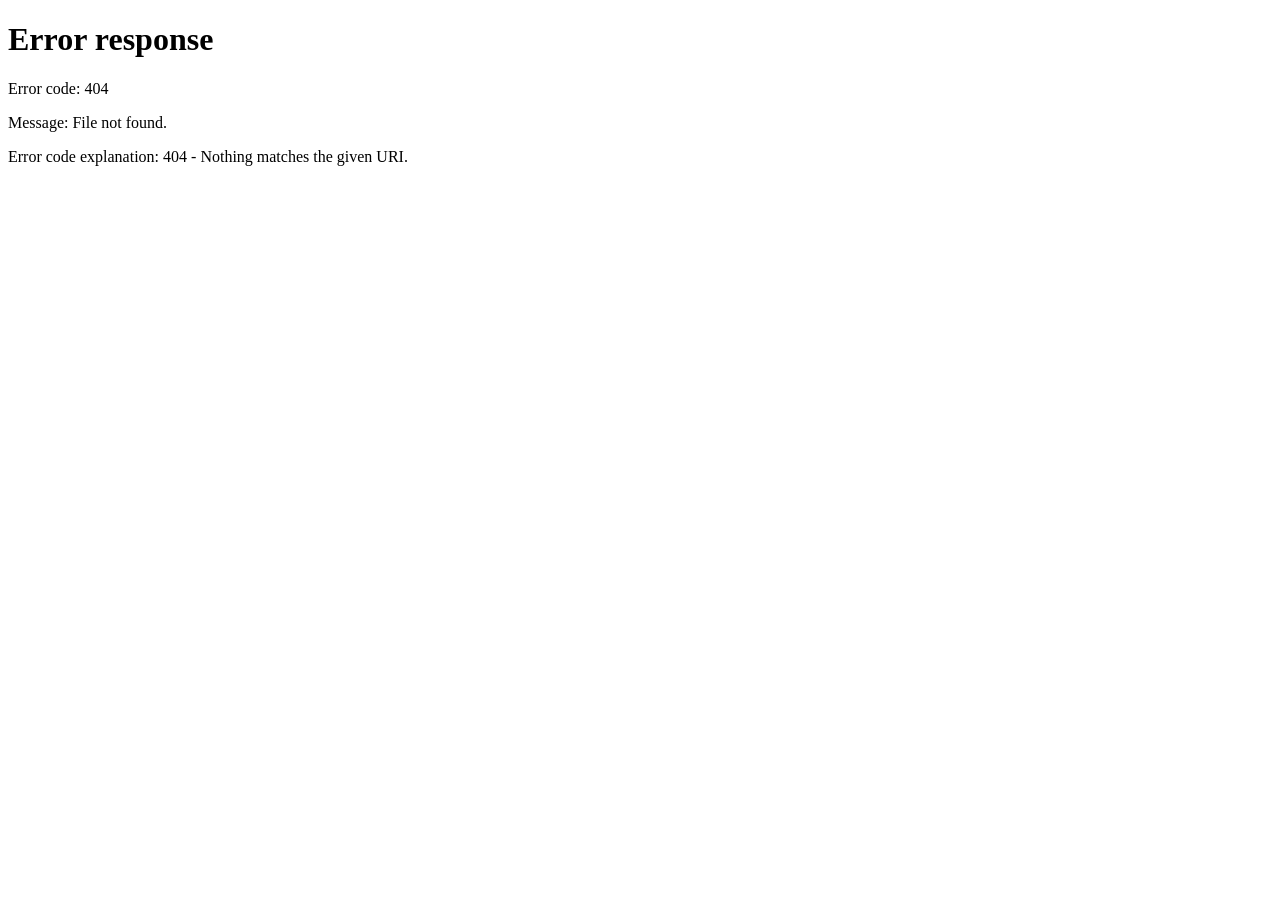
==== commit dc5801fe: "Add files via upload" ====
--- a/index.html
+++ b/index.html
@@ -1,4 +1,4 @@
-<!DOCTYPE html><!--57cMX2NC2zcutSUc8sV1r--><html lang="en" class="__variable_f1e252"><head><meta charSet="utf-8"/><meta name="viewport" content="width=device-width, initial-scale=1"/><link rel="stylesheet" href="/blocknums-website/_next/static/css/8e3c09946c6024bd.css" data-precedence="next"/><link rel="preload" as="script" fetchPriority="low" href="/blocknums-website/_next/static/chunks/webpack-3a49a62484673444.js"/><script src="/blocknums-website/_next/static/chunks/4bd1b696-c023c6e3521b1417.js" async=""></script><script src="/blocknums-website/_next/static/chunks/255-376fbcc537aa176f.js" async=""></script><script src="/blocknums-website/_next/static/chunks/main-app-56dc203a5a717e88.js" async=""></script><script src="/blocknums-website/_next/static/chunks/619-ba102abea3e3d0e4.js" async=""></script><script src="/blocknums-website/_next/static/chunks/app/page-07d69a604b26d011.js" async=""></script><meta name="theme-color" media="(prefers-color-scheme: light)" content="#F8FAFC"/><meta name="theme-color" media="(prefers-color-scheme: dark)" content="#0B1220"/><title>BlockNums</title><meta name="description" content="Private Android call screener. Local data, anonymous analytics, one-time Premium."/><meta name="application-name" content="BlockNums"/><link rel="icon" href="/blocknums-website/icon.svg?46dcf05506e258d5" type="image/svg+xml" sizes="any"/><script>(() => {
+<!DOCTYPE html><!--G_NNPv17mO1lHJle0ra9M--><html lang="en" class="__variable_f1e252"><head><meta charSet="utf-8"/><meta name="viewport" content="width=device-width, initial-scale=1"/><link rel="stylesheet" href="/blocknums-website/_next/static/css/8e3c09946c6024bd.css" data-precedence="next"/><link rel="preload" as="script" fetchPriority="low" href="/blocknums-website/_next/static/chunks/webpack-3a49a62484673444.js"/><script src="/blocknums-website/_next/static/chunks/4bd1b696-c023c6e3521b1417.js" async=""></script><script src="/blocknums-website/_next/static/chunks/255-376fbcc537aa176f.js" async=""></script><script src="/blocknums-website/_next/static/chunks/main-app-56dc203a5a717e88.js" async=""></script><script src="/blocknums-website/_next/static/chunks/619-ba102abea3e3d0e4.js" async=""></script><script src="/blocknums-website/_next/static/chunks/app/page-07d69a604b26d011.js" async=""></script><meta name="theme-color" media="(prefers-color-scheme: light)" content="#F8FAFC"/><meta name="theme-color" media="(prefers-color-scheme: dark)" content="#0B1220"/><title>BlockNums</title><meta name="description" content="Private Android call screener. Local data, anonymous analytics, one-time Premium."/><meta name="application-name" content="BlockNums"/><link rel="icon" href="/blocknums-website/icon.svg?46dcf05506e258d5" type="image/svg+xml" sizes="any"/><script>(() => {
   try {
     const stored = window.localStorage.getItem('blocknums-theme');
     const prefersDark = window.matchMedia && window.matchMedia('(prefers-color-scheme: dark)').matches;
@@ -9,12 +9,13 @@
   }
 })();</script><script src="/blocknums-website/_next/static/chunks/polyfills-42372ed130431b0a.js" noModule=""></script></head><body><div hidden=""><!--$--><!--/$--></div><main style="display:flex;min-height:100vh;align-items:center;justify-content:center;text-align:center;padding:2rem;font-family:system-ui, sans-serif"><script>(() => {
   try {
+    var base = "/blocknums-website";
     var supported = ['fr','en','es','de'];
     var nav = (navigator.language || navigator.userLanguage || 'en').toLowerCase();
     var primary = nav.split('-')[0];
     var target = supported.indexOf(primary) !== -1 ? primary : 'en';
-    window.location.replace('/' + target + '/');
+    window.location.replace(base + '/' + target + '/');
   } catch (_e) {
-    window.location.replace('/en/');
+    window.location.replace("/blocknums-website/en/" );
   }
-})();</script><noscript><h1 style="font-size:1.5rem;margin-bottom:1rem">BlockNums</h1><p>Choose your language / Choisir la langue :</p><ul style="list-style:none;padding:0;margin-top:1rem"><li style="margin:0.5rem 0"><a href="/blocknums-website/fr/">Français</a></li><li style="margin:0.5rem 0"><a href="/blocknums-website/en/">English</a></li><li style="margin:0.5rem 0"><a href="/blocknums-website/es/">Español</a></li><li style="margin:0.5rem 0"><a href="/blocknums-website/de/">Deutsch</a></li></ul></noscript><p style="color:#64748b;font-size:0.875rem">Loading BlockNums…</p></main><!--$--><!--/$--><script src="/blocknums-website/_next/static/chunks/webpack-3a49a62484673444.js" id="_R_" async=""></script><script>(self.__next_f=self.__next_f||[]).push([0])</script><script>self.__next_f.push([1,"1:\"$Sreact.fragment\"\n2:I[9766,[],\"\"]\n3:I[8924,[],\"\"]\n4:I[2619,[\"619\",\"static/chunks/619-ba102abea3e3d0e4.js\",\"974\",\"static/chunks/app/page-07d69a604b26d011.js\"],\"\"]\n5:I[4431,[],\"OutletBoundary\"]\n7:I[5278,[],\"AsyncMetadataOutlet\"]\n9:I[4431,[],\"ViewportBoundary\"]\nb:I[4431,[],\"MetadataBoundary\"]\nc:\"$Sreact.suspense\"\ne:I[7150,[],\"\"]\n:HL[\"/blocknums-website/_next/static/css/8e3c09946c6024bd.css\",\"style\"]\n"])</script><script>self.__next_f.push([1,"0:{\"P\":null,\"b\":\"57cMX2NC2zcutSUc8sV1r\",\"p\":\"/blocknums-website\",\"c\":[\"\",\"\"],\"i\":false,\"f\":[[[\"\",{\"children\":[\"__PAGE__\",{}]},\"$undefined\",\"$undefined\",true],[\"\",[\"$\",\"$1\",\"c\",{\"children\":[[[\"$\",\"link\",\"0\",{\"rel\":\"stylesheet\",\"href\":\"/blocknums-website/_next/static/css/8e3c09946c6024bd.css\",\"precedence\":\"next\",\"crossOrigin\":\"$undefined\",\"nonce\":\"$undefined\"}]],[\"$\",\"html\",null,{\"lang\":\"en\",\"className\":\"__variable_f1e252\",\"suppressHydrationWarning\":true,\"children\":[[\"$\",\"head\",null,{\"children\":[\"$\",\"script\",null,{\"dangerouslySetInnerHTML\":{\"__html\":\"(() =\u003e {\\n  try {\\n    const stored = window.localStorage.getItem('blocknums-theme');\\n    const prefersDark = window.matchMedia \u0026\u0026 window.matchMedia('(prefers-color-scheme: dark)').matches;\\n    const theme = stored === 'dark' || stored === 'light' ? stored : (prefersDark ? 'dark' : 'light');\\n    document.documentElement.setAttribute('data-theme', theme);\\n  } catch (_e) {\\n    document.documentElement.setAttribute('data-theme', 'light');\\n  }\\n})();\"}}]}],[\"$\",\"body\",null,{\"children\":[\"$\",\"$L2\",null,{\"parallelRouterKey\":\"children\",\"error\":\"$undefined\",\"errorStyles\":\"$undefined\",\"errorScripts\":\"$undefined\",\"template\":[\"$\",\"$L3\",null,{}],\"templateStyles\":\"$undefined\",\"templateScripts\":\"$undefined\",\"notFound\":[[[\"$\",\"title\",null,{\"children\":\"404: This page could not be found.\"}],[\"$\",\"div\",null,{\"style\":{\"fontFamily\":\"system-ui,\\\"Segoe UI\\\",Roboto,Helvetica,Arial,sans-serif,\\\"Apple Color Emoji\\\",\\\"Segoe UI Emoji\\\"\",\"height\":\"100vh\",\"textAlign\":\"center\",\"display\":\"flex\",\"flexDirection\":\"column\",\"alignItems\":\"center\",\"justifyContent\":\"center\"},\"children\":[\"$\",\"div\",null,{\"children\":[[\"$\",\"style\",null,{\"dangerouslySetInnerHTML\":{\"__html\":\"body{color:#000;background:#fff;margin:0}.next-error-h1{border-right:1px solid rgba(0,0,0,.3)}@media (prefers-color-scheme:dark){body{color:#fff;background:#000}.next-error-h1{border-right:1px solid rgba(255,255,255,.3)}}\"}}],[\"$\",\"h1\",null,{\"className\":\"next-error-h1\",\"style\":{\"display\":\"inline-block\",\"margin\":\"0 20px 0 0\",\"padding\":\"0 23px 0 0\",\"fontSize\":24,\"fontWeight\":500,\"verticalAlign\":\"top\",\"lineHeight\":\"49px\"},\"children\":404}],[\"$\",\"div\",null,{\"style\":{\"display\":\"inline-block\"},\"children\":[\"$\",\"h2\",null,{\"style\":{\"fontSize\":14,\"fontWeight\":400,\"lineHeight\":\"49px\",\"margin\":0},\"children\":\"This page could not be found.\"}]}]]}]}]],[]],\"forbidden\":\"$undefined\",\"unauthorized\":\"$undefined\"}]}]]}]]}],{\"children\":[\"__PAGE__\",[\"$\",\"$1\",\"c\",{\"children\":[[\"$\",\"main\",null,{\"style\":{\"display\":\"flex\",\"minHeight\":\"100vh\",\"alignItems\":\"center\",\"justifyContent\":\"center\",\"textAlign\":\"center\",\"padding\":\"2rem\",\"fontFamily\":\"system-ui, sans-serif\"},\"children\":[[\"$\",\"script\",null,{\"dangerouslySetInnerHTML\":{\"__html\":\"(() =\u003e {\\n  try {\\n    var supported = ['fr','en','es','de'];\\n    var nav = (navigator.language || navigator.userLanguage || 'en').toLowerCase();\\n    var primary = nav.split('-')[0];\\n    var target = supported.indexOf(primary) !== -1 ? primary : 'en';\\n    window.location.replace('/' + target + '/');\\n  } catch (_e) {\\n    window.location.replace('/en/');\\n  }\\n})();\"}}],[\"$\",\"noscript\",null,{\"children\":[[\"$\",\"h1\",null,{\"style\":{\"fontSize\":\"1.5rem\",\"marginBottom\":\"1rem\"},\"children\":\"BlockNums\"}],[\"$\",\"p\",null,{\"children\":\"Choose your language / Choisir la langue :\"}],[\"$\",\"ul\",null,{\"style\":{\"listStyle\":\"none\",\"padding\":0,\"marginTop\":\"1rem\"},\"children\":[[\"$\",\"li\",\"fr\",{\"style\":{\"margin\":\"0.5rem 0\"},\"children\":[\"$\",\"$L4\",null,{\"href\":\"/fr/\",\"children\":\"Français\"}]}],[\"$\",\"li\",\"en\",{\"style\":{\"margin\":\"0.5rem 0\"},\"children\":[\"$\",\"$L4\",null,{\"href\":\"/en/\",\"children\":\"English\"}]}],[\"$\",\"li\",\"es\",{\"style\":{\"margin\":\"0.5rem 0\"},\"children\":[\"$\",\"$L4\",null,{\"href\":\"/es/\",\"children\":\"Español\"}]}],[\"$\",\"li\",\"de\",{\"style\":{\"margin\":\"0.5rem 0\"},\"children\":[\"$\",\"$L4\",null,{\"href\":\"/de/\",\"children\":\"Deutsch\"}]}]]}]]}],[\"$\",\"p\",null,{\"style\":{\"color\":\"#64748b\",\"fontSize\":\"0.875rem\"},\"children\":\"Loading BlockNums…\"}]]}],null,[\"$\",\"$L5\",null,{\"children\":[\"$L6\",[\"$\",\"$L7\",null,{\"promise\":\"$@8\"}]]}]]}],{},null,false]},null,false],[\"$\",\"$1\",\"h\",{\"children\":[null,[[\"$\",\"$L9\",null,{\"children\":\"$La\"}],null],[\"$\",\"$Lb\",null,{\"children\":[\"$\",\"div\",null,{\"hidden\":true,\"children\":[\"$\",\"$c\",null,{\"fallback\":null,\"children\":\"$Ld\"}]}]}]]}],false]],\"m\":\"$undefined\",\"G\":[\"$e\",[]],\"s\":false,\"S\":true}\n"])</script><script>self.__next_f.push([1,"a:[[\"$\",\"meta\",\"0\",{\"charSet\":\"utf-8\"}],[\"$\",\"meta\",\"1\",{\"name\":\"viewport\",\"content\":\"width=device-width, initial-scale=1\"}],[\"$\",\"meta\",\"2\",{\"name\":\"theme-color\",\"media\":\"(prefers-color-scheme: light)\",\"content\":\"#F8FAFC\"}],[\"$\",\"meta\",\"3\",{\"name\":\"theme-color\",\"media\":\"(prefers-color-scheme: dark)\",\"content\":\"#0B1220\"}]]\n6:null\n"])</script><script>self.__next_f.push([1,"f:I[622,[],\"IconMark\"]\n8:{\"metadata\":[[\"$\",\"title\",\"0\",{\"children\":\"BlockNums\"}],[\"$\",\"meta\",\"1\",{\"name\":\"description\",\"content\":\"Private Android call screener. Local data, anonymous analytics, one-time Premium.\"}],[\"$\",\"meta\",\"2\",{\"name\":\"application-name\",\"content\":\"BlockNums\"}],[\"$\",\"link\",\"3\",{\"rel\":\"icon\",\"href\":\"/blocknums-website/icon.svg?46dcf05506e258d5\",\"type\":\"image/svg+xml\",\"sizes\":\"any\"}],[\"$\",\"$Lf\",\"4\",{}]],\"error\":null,\"digest\":\"$undefined\"}\n"])</script><script>self.__next_f.push([1,"d:\"$8:metadata\"\n"])</script></body></html>+})();</script><noscript><h1 style="font-size:1.5rem;margin-bottom:1rem">BlockNums</h1><p>Choose your language / Choisir la langue :</p><ul style="list-style:none;padding:0;margin-top:1rem"><li style="margin:0.5rem 0"><a href="/blocknums-website/fr/">Français</a></li><li style="margin:0.5rem 0"><a href="/blocknums-website/en/">English</a></li><li style="margin:0.5rem 0"><a href="/blocknums-website/es/">Español</a></li><li style="margin:0.5rem 0"><a href="/blocknums-website/de/">Deutsch</a></li></ul></noscript><p style="color:#64748b;font-size:0.875rem">Loading BlockNums…</p></main><!--$--><!--/$--><script src="/blocknums-website/_next/static/chunks/webpack-3a49a62484673444.js" id="_R_" async=""></script><script>(self.__next_f=self.__next_f||[]).push([0])</script><script>self.__next_f.push([1,"1:\"$Sreact.fragment\"\n2:I[9766,[],\"\"]\n3:I[8924,[],\"\"]\n4:I[2619,[\"619\",\"static/chunks/619-ba102abea3e3d0e4.js\",\"974\",\"static/chunks/app/page-07d69a604b26d011.js\"],\"\"]\n5:I[4431,[],\"OutletBoundary\"]\n7:I[5278,[],\"AsyncMetadataOutlet\"]\n9:I[4431,[],\"ViewportBoundary\"]\nb:I[4431,[],\"MetadataBoundary\"]\nc:\"$Sreact.suspense\"\ne:I[7150,[],\"\"]\n:HL[\"/blocknums-website/_next/static/css/8e3c09946c6024bd.css\",\"style\"]\n"])</script><script>self.__next_f.push([1,"0:{\"P\":null,\"b\":\"G-NNPv17mO1lHJle0ra9M\",\"p\":\"/blocknums-website\",\"c\":[\"\",\"\"],\"i\":false,\"f\":[[[\"\",{\"children\":[\"__PAGE__\",{}]},\"$undefined\",\"$undefined\",true],[\"\",[\"$\",\"$1\",\"c\",{\"children\":[[[\"$\",\"link\",\"0\",{\"rel\":\"stylesheet\",\"href\":\"/blocknums-website/_next/static/css/8e3c09946c6024bd.css\",\"precedence\":\"next\",\"crossOrigin\":\"$undefined\",\"nonce\":\"$undefined\"}]],[\"$\",\"html\",null,{\"lang\":\"en\",\"className\":\"__variable_f1e252\",\"suppressHydrationWarning\":true,\"children\":[[\"$\",\"head\",null,{\"children\":[\"$\",\"script\",null,{\"dangerouslySetInnerHTML\":{\"__html\":\"(() =\u003e {\\n  try {\\n    const stored = window.localStorage.getItem('blocknums-theme');\\n    const prefersDark = window.matchMedia \u0026\u0026 window.matchMedia('(prefers-color-scheme: dark)').matches;\\n    const theme = stored === 'dark' || stored === 'light' ? stored : (prefersDark ? 'dark' : 'light');\\n    document.documentElement.setAttribute('data-theme', theme);\\n  } catch (_e) {\\n    document.documentElement.setAttribute('data-theme', 'light');\\n  }\\n})();\"}}]}],[\"$\",\"body\",null,{\"children\":[\"$\",\"$L2\",null,{\"parallelRouterKey\":\"children\",\"error\":\"$undefined\",\"errorStyles\":\"$undefined\",\"errorScripts\":\"$undefined\",\"template\":[\"$\",\"$L3\",null,{}],\"templateStyles\":\"$undefined\",\"templateScripts\":\"$undefined\",\"notFound\":[[[\"$\",\"title\",null,{\"children\":\"404: This page could not be found.\"}],[\"$\",\"div\",null,{\"style\":{\"fontFamily\":\"system-ui,\\\"Segoe UI\\\",Roboto,Helvetica,Arial,sans-serif,\\\"Apple Color Emoji\\\",\\\"Segoe UI Emoji\\\"\",\"height\":\"100vh\",\"textAlign\":\"center\",\"display\":\"flex\",\"flexDirection\":\"column\",\"alignItems\":\"center\",\"justifyContent\":\"center\"},\"children\":[\"$\",\"div\",null,{\"children\":[[\"$\",\"style\",null,{\"dangerouslySetInnerHTML\":{\"__html\":\"body{color:#000;background:#fff;margin:0}.next-error-h1{border-right:1px solid rgba(0,0,0,.3)}@media (prefers-color-scheme:dark){body{color:#fff;background:#000}.next-error-h1{border-right:1px solid rgba(255,255,255,.3)}}\"}}],[\"$\",\"h1\",null,{\"className\":\"next-error-h1\",\"style\":{\"display\":\"inline-block\",\"margin\":\"0 20px 0 0\",\"padding\":\"0 23px 0 0\",\"fontSize\":24,\"fontWeight\":500,\"verticalAlign\":\"top\",\"lineHeight\":\"49px\"},\"children\":404}],[\"$\",\"div\",null,{\"style\":{\"display\":\"inline-block\"},\"children\":[\"$\",\"h2\",null,{\"style\":{\"fontSize\":14,\"fontWeight\":400,\"lineHeight\":\"49px\",\"margin\":0},\"children\":\"This page could not be found.\"}]}]]}]}]],[]],\"forbidden\":\"$undefined\",\"unauthorized\":\"$undefined\"}]}]]}]]}],{\"children\":[\"__PAGE__\",[\"$\",\"$1\",\"c\",{\"children\":[[\"$\",\"main\",null,{\"style\":{\"display\":\"flex\",\"minHeight\":\"100vh\",\"alignItems\":\"center\",\"justifyContent\":\"center\",\"textAlign\":\"center\",\"padding\":\"2rem\",\"fontFamily\":\"system-ui, sans-serif\"},\"children\":[[\"$\",\"script\",null,{\"dangerouslySetInnerHTML\":{\"__html\":\"(() =\u003e {\\n  try {\\n    var base = \\\"/blocknums-website\\\";\\n    var supported = ['fr','en','es','de'];\\n    var nav = (navigator.language || navigator.userLanguage || 'en').toLowerCase();\\n    var primary = nav.split('-')[0];\\n    var target = supported.indexOf(primary) !== -1 ? primary : 'en';\\n    window.location.replace(base + '/' + target + '/');\\n  } catch (_e) {\\n    window.location.replace(\\\"/blocknums-website/en/\\\" );\\n  }\\n})();\"}}],[\"$\",\"noscript\",null,{\"children\":[[\"$\",\"h1\",null,{\"style\":{\"fontSize\":\"1.5rem\",\"marginBottom\":\"1rem\"},\"children\":\"BlockNums\"}],[\"$\",\"p\",null,{\"children\":\"Choose your language / Choisir la langue :\"}],[\"$\",\"ul\",null,{\"style\":{\"listStyle\":\"none\",\"padding\":0,\"marginTop\":\"1rem\"},\"children\":[[\"$\",\"li\",\"fr\",{\"style\":{\"margin\":\"0.5rem 0\"},\"children\":[\"$\",\"$L4\",null,{\"href\":\"/fr/\",\"children\":\"Français\"}]}],[\"$\",\"li\",\"en\",{\"style\":{\"margin\":\"0.5rem 0\"},\"children\":[\"$\",\"$L4\",null,{\"href\":\"/en/\",\"children\":\"English\"}]}],[\"$\",\"li\",\"es\",{\"style\":{\"margin\":\"0.5rem 0\"},\"children\":[\"$\",\"$L4\",null,{\"href\":\"/es/\",\"children\":\"Español\"}]}],[\"$\",\"li\",\"de\",{\"style\":{\"margin\":\"0.5rem 0\"},\"children\":[\"$\",\"$L4\",null,{\"href\":\"/de/\",\"children\":\"Deutsch\"}]}]]}]]}],[\"$\",\"p\",null,{\"style\":{\"color\":\"#64748b\",\"fontSize\":\"0.875rem\"},\"children\":\"Loading BlockNums…\"}]]}],null,[\"$\",\"$L5\",null,{\"children\":[\"$L6\",[\"$\",\"$L7\",null,{\"promise\":\"$@8\"}]]}]]}],{},null,false]},null,false],[\"$\",\"$1\",\"h\",{\"children\":[null,[[\"$\",\"$L9\",null,{\"children\":\"$La\"}],null],[\"$\",\"$Lb\",null,{\"children\":[\"$\",\"div\",null,{\"hidden\":true,\"children\":[\"$\",\"$c\",null,{\"fallback\":null,\"children\":\"$Ld\"}]}]}]]}],false]],\"m\":\"$undefined\",\"G\":[\"$e\",[]],\"s\":false,\"S\":true}\n"])</script><script>self.__next_f.push([1,"a:[[\"$\",\"meta\",\"0\",{\"charSet\":\"utf-8\"}],[\"$\",\"meta\",\"1\",{\"name\":\"viewport\",\"content\":\"width=device-width, initial-scale=1\"}],[\"$\",\"meta\",\"2\",{\"name\":\"theme-color\",\"media\":\"(prefers-color-scheme: light)\",\"content\":\"#F8FAFC\"}],[\"$\",\"meta\",\"3\",{\"name\":\"theme-color\",\"media\":\"(prefers-color-scheme: dark)\",\"content\":\"#0B1220\"}]]\n6:null\n"])</script><script>self.__next_f.push([1,"f:I[622,[],\"IconMark\"]\n8:{\"metadata\":[[\"$\",\"title\",\"0\",{\"children\":\"BlockNums\"}],[\"$\",\"meta\",\"1\",{\"name\":\"description\",\"content\":\"Private Android call screener. Local data, anonymous analytics, one-time Premium.\"}],[\"$\",\"meta\",\"2\",{\"name\":\"application-name\",\"content\":\"BlockNums\"}],[\"$\",\"link\",\"3\",{\"rel\":\"icon\",\"href\":\"/blocknums-website/icon.svg?46dcf05506e258d5\",\"type\":\"image/svg+xml\",\"sizes\":\"any\"}],[\"$\",\"$Lf\",\"4\",{}]],\"error\":null,\"digest\":\"$undefined\"}\n"])</script><script>self.__next_f.push([1,"d:\"$8:metadata\"\n"])</script></body></html>
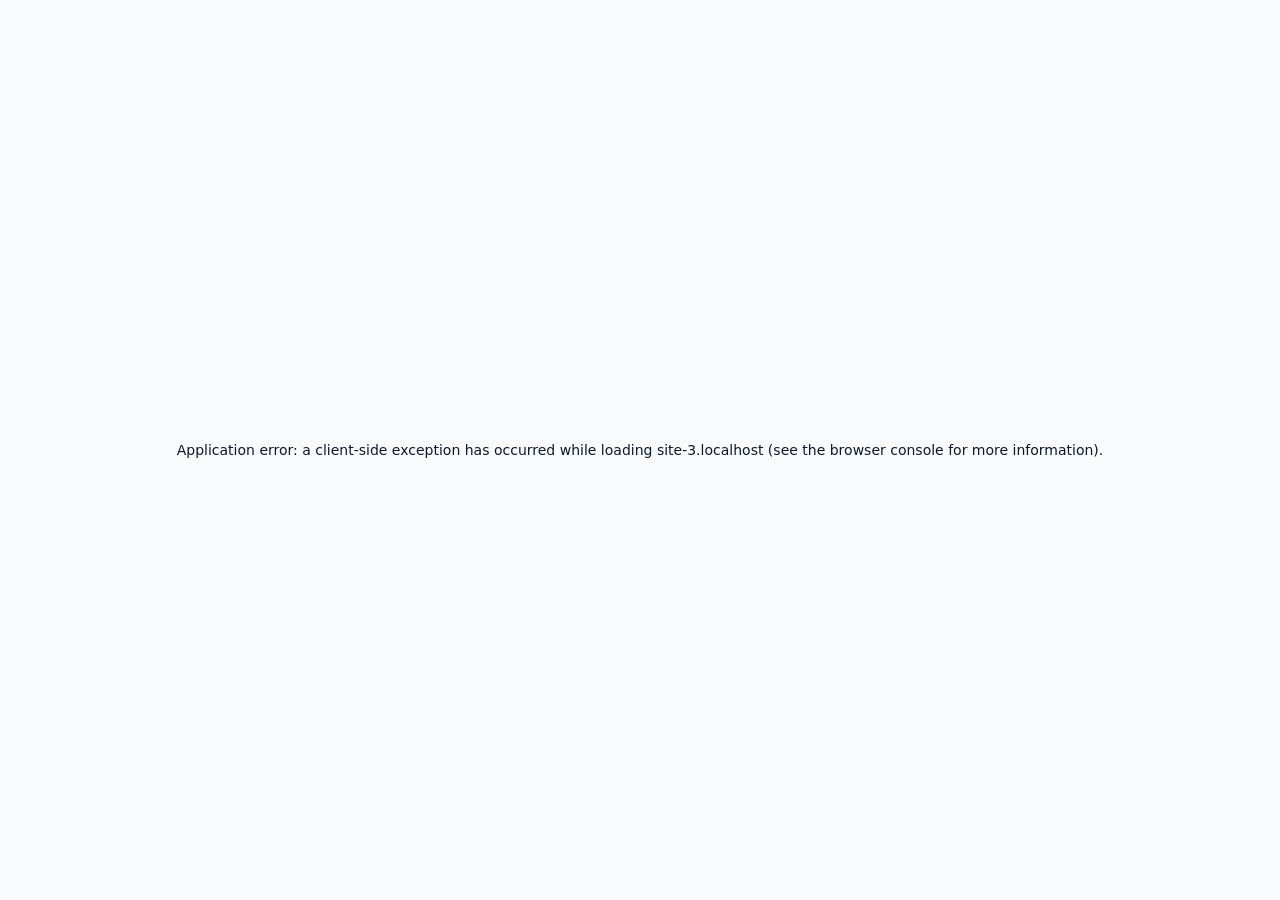
==== commit 0524d41c: "Add files via upload" ====
--- a/index.html
+++ b/index.html
@@ -1,4 +1,4 @@
-<!DOCTYPE html><!--G_NNPv17mO1lHJle0ra9M--><html lang="en" class="__variable_f1e252"><head><meta charSet="utf-8"/><meta name="viewport" content="width=device-width, initial-scale=1"/><link rel="stylesheet" href="/blocknums-website/_next/static/css/8e3c09946c6024bd.css" data-precedence="next"/><link rel="preload" as="script" fetchPriority="low" href="/blocknums-website/_next/static/chunks/webpack-3a49a62484673444.js"/><script src="/blocknums-website/_next/static/chunks/4bd1b696-c023c6e3521b1417.js" async=""></script><script src="/blocknums-website/_next/static/chunks/255-376fbcc537aa176f.js" async=""></script><script src="/blocknums-website/_next/static/chunks/main-app-56dc203a5a717e88.js" async=""></script><script src="/blocknums-website/_next/static/chunks/619-ba102abea3e3d0e4.js" async=""></script><script src="/blocknums-website/_next/static/chunks/app/page-07d69a604b26d011.js" async=""></script><meta name="theme-color" media="(prefers-color-scheme: light)" content="#F8FAFC"/><meta name="theme-color" media="(prefers-color-scheme: dark)" content="#0B1220"/><title>BlockNums</title><meta name="description" content="Private Android call screener. Local data, anonymous analytics, one-time Premium."/><meta name="application-name" content="BlockNums"/><link rel="icon" href="/blocknums-website/icon.svg?46dcf05506e258d5" type="image/svg+xml" sizes="any"/><script>(() => {
+<!DOCTYPE html><!--_mnowqGTjUiZL5fNsiukr--><html lang="en" class="__variable_1b85de"><head><meta charSet="utf-8"/><meta name="viewport" content="width=device-width, initial-scale=1"/><link rel="stylesheet" href="_next/static/css/194cc3bc27de2977.css" data-precedence="next"/><link rel="preload" as="script" fetchPriority="low" href="_next/static/chunks/webpack-b5959229df8eb701.js"/><script src="_next/static/chunks/4bd1b696-c023c6e3521b1417.js" async=""></script><script src="_next/static/chunks/255-81ba70bd132d3eed.js" async=""></script><script src="_next/static/chunks/main-app-56dc203a5a717e88.js" async=""></script><script src="_next/static/chunks/619-ba102abea3e3d0e4.js" async=""></script><script src="_next/static/chunks/app/page-07d69a604b26d011.js" async=""></script><meta name="theme-color" media="(prefers-color-scheme: light)" content="#F8FAFC"/><meta name="theme-color" media="(prefers-color-scheme: dark)" content="#0B1220"/><title>BlockNums</title><meta name="description" content="Private Android call screener. Local data, anonymous analytics, one-time Premium."/><meta name="application-name" content="BlockNums"/><link rel="icon" href="icon.svg?46dcf05506e258d5" type="image/svg+xml" sizes="any"/><script>(() => {
   try {
     const stored = window.localStorage.getItem('blocknums-theme');
     const prefersDark = window.matchMedia && window.matchMedia('(prefers-color-scheme: dark)').matches;
@@ -7,15 +7,14 @@
   } catch (_e) {
     document.documentElement.setAttribute('data-theme', 'light');
   }
-})();</script><script src="/blocknums-website/_next/static/chunks/polyfills-42372ed130431b0a.js" noModule=""></script></head><body><div hidden=""><!--$--><!--/$--></div><main style="display:flex;min-height:100vh;align-items:center;justify-content:center;text-align:center;padding:2rem;font-family:system-ui, sans-serif"><script>(() => {
+})();</script><script src="_next/static/chunks/polyfills-42372ed130431b0a.js" noModule=""></script></head><body><div hidden=""><!--$--><!--/$--></div><main style="display:flex;min-height:100vh;align-items:center;justify-content:center;text-align:center;padding:2rem;font-family:system-ui, sans-serif"><script>(() => {
   try {
-    var base = "/blocknums-website";
     var supported = ['fr','en','es','de'];
     var nav = (navigator.language || navigator.userLanguage || 'en').toLowerCase();
     var primary = nav.split('-')[0];
     var target = supported.indexOf(primary) !== -1 ? primary : 'en';
-    window.location.replace(base + '/' + target + '/');
+    window.location.replace(target + '/');
   } catch (_e) {
-    window.location.replace("/blocknums-website/en/" );
+    window.location.replace('en/');
   }
-})();</script><noscript><h1 style="font-size:1.5rem;margin-bottom:1rem">BlockNums</h1><p>Choose your language / Choisir la langue :</p><ul style="list-style:none;padding:0;margin-top:1rem"><li style="margin:0.5rem 0"><a href="/blocknums-website/fr/">Français</a></li><li style="margin:0.5rem 0"><a href="/blocknums-website/en/">English</a></li><li style="margin:0.5rem 0"><a href="/blocknums-website/es/">Español</a></li><li style="margin:0.5rem 0"><a href="/blocknums-website/de/">Deutsch</a></li></ul></noscript><p style="color:#64748b;font-size:0.875rem">Loading BlockNums…</p></main><!--$--><!--/$--><script src="/blocknums-website/_next/static/chunks/webpack-3a49a62484673444.js" id="_R_" async=""></script><script>(self.__next_f=self.__next_f||[]).push([0])</script><script>self.__next_f.push([1,"1:\"$Sreact.fragment\"\n2:I[9766,[],\"\"]\n3:I[8924,[],\"\"]\n4:I[2619,[\"619\",\"static/chunks/619-ba102abea3e3d0e4.js\",\"974\",\"static/chunks/app/page-07d69a604b26d011.js\"],\"\"]\n5:I[4431,[],\"OutletBoundary\"]\n7:I[5278,[],\"AsyncMetadataOutlet\"]\n9:I[4431,[],\"ViewportBoundary\"]\nb:I[4431,[],\"MetadataBoundary\"]\nc:\"$Sreact.suspense\"\ne:I[7150,[],\"\"]\n:HL[\"/blocknums-website/_next/static/css/8e3c09946c6024bd.css\",\"style\"]\n"])</script><script>self.__next_f.push([1,"0:{\"P\":null,\"b\":\"G-NNPv17mO1lHJle0ra9M\",\"p\":\"/blocknums-website\",\"c\":[\"\",\"\"],\"i\":false,\"f\":[[[\"\",{\"children\":[\"__PAGE__\",{}]},\"$undefined\",\"$undefined\",true],[\"\",[\"$\",\"$1\",\"c\",{\"children\":[[[\"$\",\"link\",\"0\",{\"rel\":\"stylesheet\",\"href\":\"/blocknums-website/_next/static/css/8e3c09946c6024bd.css\",\"precedence\":\"next\",\"crossOrigin\":\"$undefined\",\"nonce\":\"$undefined\"}]],[\"$\",\"html\",null,{\"lang\":\"en\",\"className\":\"__variable_f1e252\",\"suppressHydrationWarning\":true,\"children\":[[\"$\",\"head\",null,{\"children\":[\"$\",\"script\",null,{\"dangerouslySetInnerHTML\":{\"__html\":\"(() =\u003e {\\n  try {\\n    const stored = window.localStorage.getItem('blocknums-theme');\\n    const prefersDark = window.matchMedia \u0026\u0026 window.matchMedia('(prefers-color-scheme: dark)').matches;\\n    const theme = stored === 'dark' || stored === 'light' ? stored : (prefersDark ? 'dark' : 'light');\\n    document.documentElement.setAttribute('data-theme', theme);\\n  } catch (_e) {\\n    document.documentElement.setAttribute('data-theme', 'light');\\n  }\\n})();\"}}]}],[\"$\",\"body\",null,{\"children\":[\"$\",\"$L2\",null,{\"parallelRouterKey\":\"children\",\"error\":\"$undefined\",\"errorStyles\":\"$undefined\",\"errorScripts\":\"$undefined\",\"template\":[\"$\",\"$L3\",null,{}],\"templateStyles\":\"$undefined\",\"templateScripts\":\"$undefined\",\"notFound\":[[[\"$\",\"title\",null,{\"children\":\"404: This page could not be found.\"}],[\"$\",\"div\",null,{\"style\":{\"fontFamily\":\"system-ui,\\\"Segoe UI\\\",Roboto,Helvetica,Arial,sans-serif,\\\"Apple Color Emoji\\\",\\\"Segoe UI Emoji\\\"\",\"height\":\"100vh\",\"textAlign\":\"center\",\"display\":\"flex\",\"flexDirection\":\"column\",\"alignItems\":\"center\",\"justifyContent\":\"center\"},\"children\":[\"$\",\"div\",null,{\"children\":[[\"$\",\"style\",null,{\"dangerouslySetInnerHTML\":{\"__html\":\"body{color:#000;background:#fff;margin:0}.next-error-h1{border-right:1px solid rgba(0,0,0,.3)}@media (prefers-color-scheme:dark){body{color:#fff;background:#000}.next-error-h1{border-right:1px solid rgba(255,255,255,.3)}}\"}}],[\"$\",\"h1\",null,{\"className\":\"next-error-h1\",\"style\":{\"display\":\"inline-block\",\"margin\":\"0 20px 0 0\",\"padding\":\"0 23px 0 0\",\"fontSize\":24,\"fontWeight\":500,\"verticalAlign\":\"top\",\"lineHeight\":\"49px\"},\"children\":404}],[\"$\",\"div\",null,{\"style\":{\"display\":\"inline-block\"},\"children\":[\"$\",\"h2\",null,{\"style\":{\"fontSize\":14,\"fontWeight\":400,\"lineHeight\":\"49px\",\"margin\":0},\"children\":\"This page could not be found.\"}]}]]}]}]],[]],\"forbidden\":\"$undefined\",\"unauthorized\":\"$undefined\"}]}]]}]]}],{\"children\":[\"__PAGE__\",[\"$\",\"$1\",\"c\",{\"children\":[[\"$\",\"main\",null,{\"style\":{\"display\":\"flex\",\"minHeight\":\"100vh\",\"alignItems\":\"center\",\"justifyContent\":\"center\",\"textAlign\":\"center\",\"padding\":\"2rem\",\"fontFamily\":\"system-ui, sans-serif\"},\"children\":[[\"$\",\"script\",null,{\"dangerouslySetInnerHTML\":{\"__html\":\"(() =\u003e {\\n  try {\\n    var base = \\\"/blocknums-website\\\";\\n    var supported = ['fr','en','es','de'];\\n    var nav = (navigator.language || navigator.userLanguage || 'en').toLowerCase();\\n    var primary = nav.split('-')[0];\\n    var target = supported.indexOf(primary) !== -1 ? primary : 'en';\\n    window.location.replace(base + '/' + target + '/');\\n  } catch (_e) {\\n    window.location.replace(\\\"/blocknums-website/en/\\\" );\\n  }\\n})();\"}}],[\"$\",\"noscript\",null,{\"children\":[[\"$\",\"h1\",null,{\"style\":{\"fontSize\":\"1.5rem\",\"marginBottom\":\"1rem\"},\"children\":\"BlockNums\"}],[\"$\",\"p\",null,{\"children\":\"Choose your language / Choisir la langue :\"}],[\"$\",\"ul\",null,{\"style\":{\"listStyle\":\"none\",\"padding\":0,\"marginTop\":\"1rem\"},\"children\":[[\"$\",\"li\",\"fr\",{\"style\":{\"margin\":\"0.5rem 0\"},\"children\":[\"$\",\"$L4\",null,{\"href\":\"/fr/\",\"children\":\"Français\"}]}],[\"$\",\"li\",\"en\",{\"style\":{\"margin\":\"0.5rem 0\"},\"children\":[\"$\",\"$L4\",null,{\"href\":\"/en/\",\"children\":\"English\"}]}],[\"$\",\"li\",\"es\",{\"style\":{\"margin\":\"0.5rem 0\"},\"children\":[\"$\",\"$L4\",null,{\"href\":\"/es/\",\"children\":\"Español\"}]}],[\"$\",\"li\",\"de\",{\"style\":{\"margin\":\"0.5rem 0\"},\"children\":[\"$\",\"$L4\",null,{\"href\":\"/de/\",\"children\":\"Deutsch\"}]}]]}]]}],[\"$\",\"p\",null,{\"style\":{\"color\":\"#64748b\",\"fontSize\":\"0.875rem\"},\"children\":\"Loading BlockNums…\"}]]}],null,[\"$\",\"$L5\",null,{\"children\":[\"$L6\",[\"$\",\"$L7\",null,{\"promise\":\"$@8\"}]]}]]}],{},null,false]},null,false],[\"$\",\"$1\",\"h\",{\"children\":[null,[[\"$\",\"$L9\",null,{\"children\":\"$La\"}],null],[\"$\",\"$Lb\",null,{\"children\":[\"$\",\"div\",null,{\"hidden\":true,\"children\":[\"$\",\"$c\",null,{\"fallback\":null,\"children\":\"$Ld\"}]}]}]]}],false]],\"m\":\"$undefined\",\"G\":[\"$e\",[]],\"s\":false,\"S\":true}\n"])</script><script>self.__next_f.push([1,"a:[[\"$\",\"meta\",\"0\",{\"charSet\":\"utf-8\"}],[\"$\",\"meta\",\"1\",{\"name\":\"viewport\",\"content\":\"width=device-width, initial-scale=1\"}],[\"$\",\"meta\",\"2\",{\"name\":\"theme-color\",\"media\":\"(prefers-color-scheme: light)\",\"content\":\"#F8FAFC\"}],[\"$\",\"meta\",\"3\",{\"name\":\"theme-color\",\"media\":\"(prefers-color-scheme: dark)\",\"content\":\"#0B1220\"}]]\n6:null\n"])</script><script>self.__next_f.push([1,"f:I[622,[],\"IconMark\"]\n8:{\"metadata\":[[\"$\",\"title\",\"0\",{\"children\":\"BlockNums\"}],[\"$\",\"meta\",\"1\",{\"name\":\"description\",\"content\":\"Private Android call screener. Local data, anonymous analytics, one-time Premium.\"}],[\"$\",\"meta\",\"2\",{\"name\":\"application-name\",\"content\":\"BlockNums\"}],[\"$\",\"link\",\"3\",{\"rel\":\"icon\",\"href\":\"/blocknums-website/icon.svg?46dcf05506e258d5\",\"type\":\"image/svg+xml\",\"sizes\":\"any\"}],[\"$\",\"$Lf\",\"4\",{}]],\"error\":null,\"digest\":\"$undefined\"}\n"])</script><script>self.__next_f.push([1,"d:\"$8:metadata\"\n"])</script></body></html>+})();</script><noscript><h1 style="font-size:1.5rem;margin-bottom:1rem">BlockNums</h1><p>Choose your language / Choisir la langue :</p><ul style="list-style:none;padding:0;margin-top:1rem"><li style="margin:0.5rem 0"><a href="fr/">Français</a></li><li style="margin:0.5rem 0"><a href="en/">English</a></li><li style="margin:0.5rem 0"><a href="es/">Español</a></li><li style="margin:0.5rem 0"><a href="de/">Deutsch</a></li></ul></noscript><p style="color:#64748b;font-size:0.875rem">Loading BlockNums…</p></main><!--$--><!--/$--><script src="_next/static/chunks/webpack-b5959229df8eb701.js" id="_R_" async=""></script><script>(self.__next_f=self.__next_f||[]).push([0])</script><script>self.__next_f.push([1,"1:\"$Sreact.fragment\"\n2:I[9766,[],\"\"]\n3:I[8924,[],\"\"]\n4:I[2619,[\"619\",\"static/chunks/619-ba102abea3e3d0e4.js\",\"974\",\"static/chunks/app/page-07d69a604b26d011.js\"],\"\"]\n5:I[4431,[],\"OutletBoundary\"]\n7:I[5278,[],\"AsyncMetadataOutlet\"]\n9:I[4431,[],\"ViewportBoundary\"]\nb:I[4431,[],\"MetadataBoundary\"]\nc:\"$Sreact.suspense\"\ne:I[7150,[],\"\"]\n:HL[\"_next/static/css/194cc3bc27de2977.css\",\"style\"]\n"])</script><script>self.__next_f.push([1,"0:{\"P\":null,\"b\":\"-mnowqGTjUiZL5fNsiukr\",\"p\":\"\",\"c\":[\"\",\"\"],\"i\":false,\"f\":[[[\"\",{\"children\":[\"__PAGE__\",{}]},\"$undefined\",\"$undefined\",true],[\"\",[\"$\",\"$1\",\"c\",{\"children\":[[[\"$\",\"link\",\"0\",{\"rel\":\"stylesheet\",\"href\":\"_next/static/css/194cc3bc27de2977.css\",\"precedence\":\"next\",\"crossOrigin\":\"$undefined\",\"nonce\":\"$undefined\"}]],[\"$\",\"html\",null,{\"lang\":\"en\",\"className\":\"__variable_1b85de\",\"suppressHydrationWarning\":true,\"children\":[[\"$\",\"head\",null,{\"children\":[\"$\",\"script\",null,{\"dangerouslySetInnerHTML\":{\"__html\":\"(() =\u003e {\\n  try {\\n    const stored = window.localStorage.getItem('blocknums-theme');\\n    const prefersDark = window.matchMedia \u0026\u0026 window.matchMedia('(prefers-color-scheme: dark)').matches;\\n    const theme = stored === 'dark' || stored === 'light' ? stored : (prefersDark ? 'dark' : 'light');\\n    document.documentElement.setAttribute('data-theme', theme);\\n  } catch (_e) {\\n    document.documentElement.setAttribute('data-theme', 'light');\\n  }\\n})();\"}}]}],[\"$\",\"body\",null,{\"children\":[\"$\",\"$L2\",null,{\"parallelRouterKey\":\"children\",\"error\":\"$undefined\",\"errorStyles\":\"$undefined\",\"errorScripts\":\"$undefined\",\"template\":[\"$\",\"$L3\",null,{}],\"templateStyles\":\"$undefined\",\"templateScripts\":\"$undefined\",\"notFound\":[[[\"$\",\"title\",null,{\"children\":\"404: This page could not be found.\"}],[\"$\",\"div\",null,{\"style\":{\"fontFamily\":\"system-ui,\\\"Segoe UI\\\",Roboto,Helvetica,Arial,sans-serif,\\\"Apple Color Emoji\\\",\\\"Segoe UI Emoji\\\"\",\"height\":\"100vh\",\"textAlign\":\"center\",\"display\":\"flex\",\"flexDirection\":\"column\",\"alignItems\":\"center\",\"justifyContent\":\"center\"},\"children\":[\"$\",\"div\",null,{\"children\":[[\"$\",\"style\",null,{\"dangerouslySetInnerHTML\":{\"__html\":\"body{color:#000;background:#fff;margin:0}.next-error-h1{border-right:1px solid rgba(0,0,0,.3)}@media (prefers-color-scheme:dark){body{color:#fff;background:#000}.next-error-h1{border-right:1px solid rgba(255,255,255,.3)}}\"}}],[\"$\",\"h1\",null,{\"className\":\"next-error-h1\",\"style\":{\"display\":\"inline-block\",\"margin\":\"0 20px 0 0\",\"padding\":\"0 23px 0 0\",\"fontSize\":24,\"fontWeight\":500,\"verticalAlign\":\"top\",\"lineHeight\":\"49px\"},\"children\":404}],[\"$\",\"div\",null,{\"style\":{\"display\":\"inline-block\"},\"children\":[\"$\",\"h2\",null,{\"style\":{\"fontSize\":14,\"fontWeight\":400,\"lineHeight\":\"49px\",\"margin\":0},\"children\":\"This page could not be found.\"}]}]]}]}]],[]],\"forbidden\":\"$undefined\",\"unauthorized\":\"$undefined\"}]}]]}]]}],{\"children\":[\"__PAGE__\",[\"$\",\"$1\",\"c\",{\"children\":[[\"$\",\"main\",null,{\"style\":{\"display\":\"flex\",\"minHeight\":\"100vh\",\"alignItems\":\"center\",\"justifyContent\":\"center\",\"textAlign\":\"center\",\"padding\":\"2rem\",\"fontFamily\":\"system-ui, sans-serif\"},\"children\":[[\"$\",\"script\",null,{\"dangerouslySetInnerHTML\":{\"__html\":\"(() =\u003e {\\n  try {\\n    var supported = ['fr','en','es','de'];\\n    var nav = (navigator.language || navigator.userLanguage || 'en').toLowerCase();\\n    var primary = nav.split('-')[0];\\n    var target = supported.indexOf(primary) !== -1 ? primary : 'en';\\n    window.location.replace(target + '/');\\n  } catch (_e) {\\n    window.location.replace('en/');\\n  }\\n})();\"}}],[\"$\",\"noscript\",null,{\"children\":[[\"$\",\"h1\",null,{\"style\":{\"fontSize\":\"1.5rem\",\"marginBottom\":\"1rem\"},\"children\":\"BlockNums\"}],[\"$\",\"p\",null,{\"children\":\"Choose your language / Choisir la langue :\"}],[\"$\",\"ul\",null,{\"style\":{\"listStyle\":\"none\",\"padding\":0,\"marginTop\":\"1rem\"},\"children\":[[\"$\",\"li\",\"fr\",{\"style\":{\"margin\":\"0.5rem 0\"},\"children\":[\"$\",\"$L4\",null,{\"href\":\"fr/\",\"children\":\"Français\"}]}],[\"$\",\"li\",\"en\",{\"style\":{\"margin\":\"0.5rem 0\"},\"children\":[\"$\",\"$L4\",null,{\"href\":\"en/\",\"children\":\"English\"}]}],[\"$\",\"li\",\"es\",{\"style\":{\"margin\":\"0.5rem 0\"},\"children\":[\"$\",\"$L4\",null,{\"href\":\"es/\",\"children\":\"Español\"}]}],[\"$\",\"li\",\"de\",{\"style\":{\"margin\":\"0.5rem 0\"},\"children\":[\"$\",\"$L4\",null,{\"href\":\"de/\",\"children\":\"Deutsch\"}]}]]}]]}],[\"$\",\"p\",null,{\"style\":{\"color\":\"#64748b\",\"fontSize\":\"0.875rem\"},\"children\":\"Loading BlockNums…\"}]]}],null,[\"$\",\"$L5\",null,{\"children\":[\"$L6\",[\"$\",\"$L7\",null,{\"promise\":\"$@8\"}]]}]]}],{},null,false]},null,false],[\"$\",\"$1\",\"h\",{\"children\":[null,[[\"$\",\"$L9\",null,{\"children\":\"$La\"}],null],[\"$\",\"$Lb\",null,{\"children\":[\"$\",\"div\",null,{\"hidden\":true,\"children\":[\"$\",\"$c\",null,{\"fallback\":null,\"children\":\"$Ld\"}]}]}]]}],false]],\"m\":\"$undefined\",\"G\":[\"$e\",[]],\"s\":false,\"S\":true}\n"])</script><script>self.__next_f.push([1,"a:[[\"$\",\"meta\",\"0\",{\"charSet\":\"utf-8\"}],[\"$\",\"meta\",\"1\",{\"name\":\"viewport\",\"content\":\"width=device-width, initial-scale=1\"}],[\"$\",\"meta\",\"2\",{\"name\":\"theme-color\",\"media\":\"(prefers-color-scheme: light)\",\"content\":\"#F8FAFC\"}],[\"$\",\"meta\",\"3\",{\"name\":\"theme-color\",\"media\":\"(prefers-color-scheme: dark)\",\"content\":\"#0B1220\"}]]\n6:null\n"])</script><script>self.__next_f.push([1,"f:I[622,[],\"IconMark\"]\n8:{\"metadata\":[[\"$\",\"title\",\"0\",{\"children\":\"BlockNums\"}],[\"$\",\"meta\",\"1\",{\"name\":\"description\",\"content\":\"Private Android call screener. Local data, anonymous analytics, one-time Premium.\"}],[\"$\",\"meta\",\"2\",{\"name\":\"application-name\",\"content\":\"BlockNums\"}],[\"$\",\"link\",\"3\",{\"rel\":\"icon\",\"href\":\"icon.svg?46dcf05506e258d5\",\"type\":\"image/svg+xml\",\"sizes\":\"any\"}],[\"$\",\"$Lf\",\"4\",{}]],\"error\":null,\"digest\":\"$undefined\"}\n"])</script><script>self.__next_f.push([1,"d:\"$8:metadata\"\n"])</script></body></html>
--- a/_next/static/css/194cc3bc27de2977.css
+++ b/_next/static/css/194cc3bc27de2977.css
@@ -0,0 +1,3 @@
+@font-face{font-family:Inter;font-style:normal;font-weight:100 900;font-display:swap;src:url(../media/ba9851c3c22cd980-s.woff2) format("woff2");unicode-range:u+0460-052f,u+1c80-1c8a,u+20b4,u+2de0-2dff,u+a640-a69f,u+fe2e-fe2f}@font-face{font-family:Inter;font-style:normal;font-weight:100 900;font-display:swap;src:url(../media/21350d82a1f187e9-s.woff2) format("woff2");unicode-range:u+0301,u+0400-045f,u+0490-0491,u+04b0-04b1,u+2116}@font-face{font-family:Inter;font-style:normal;font-weight:100 900;font-display:swap;src:url(../media/c5fe6dc8356a8c31-s.woff2) format("woff2");unicode-range:u+1f??}@font-face{font-family:Inter;font-style:normal;font-weight:100 900;font-display:swap;src:url(../media/19cfc7226ec3afaa-s.woff2) format("woff2");unicode-range:u+0370-0377,u+037a-037f,u+0384-038a,u+038c,u+038e-03a1,u+03a3-03ff}@font-face{font-family:Inter;font-style:normal;font-weight:100 900;font-display:swap;src:url(../media/df0a9ae256c0569c-s.woff2) format("woff2");unicode-range:u+0102-0103,u+0110-0111,u+0128-0129,u+0168-0169,u+01a0-01a1,u+01af-01b0,u+0300-0301,u+0303-0304,u+0308-0309,u+0323,u+0329,u+1ea0-1ef9,u+20ab}@font-face{font-family:Inter;font-style:normal;font-weight:100 900;font-display:swap;src:url(../media/8e9860b6e62d6359-s.p.woff2) format("woff2");unicode-range:u+0100-02ba,u+02bd-02c5,u+02c7-02cc,u+02ce-02d7,u+02dd-02ff,u+0304,u+0308,u+0329,u+1d00-1dbf,u+1e00-1e9f,u+1ef2-1eff,u+2020,u+20a0-20ab,u+20ad-20c0,u+2113,u+2c60-2c7f,u+a720-a7ff}@font-face{font-family:Inter;font-style:normal;font-weight:100 900;font-display:swap;src:url(../media/e4af272ccee01ff0-s.p.woff2) format("woff2");unicode-range:u+00??,u+0131,u+0152-0153,u+02bb-02bc,u+02c6,u+02da,u+02dc,u+0304,u+0308,u+0329,u+2000-206f,u+20ac,u+2122,u+2191,u+2193,u+2212,u+2215,u+feff,u+fffd}@font-face{font-family:Inter Fallback;src:local("Arial");ascent-override:90.44%;descent-override:22.52%;line-gap-override:0.00%;size-adjust:107.12%}.__className_1b85de{font-family:Inter,Inter Fallback;font-style:normal}.__variable_1b85de{--font-sans:"Inter","Inter Fallback"}*,:after,:before{--tw-border-spacing-x:0;--tw-border-spacing-y:0;--tw-translate-x:0;--tw-translate-y:0;--tw-rotate:0;--tw-skew-x:0;--tw-skew-y:0;--tw-scale-x:1;--tw-scale-y:1;--tw-pan-x: ;--tw-pan-y: ;--tw-pinch-zoom: ;--tw-scroll-snap-strictness:proximity;--tw-gradient-from-position: ;--tw-gradient-via-position: ;--tw-gradient-to-position: ;--tw-ordinal: ;--tw-slashed-zero: ;--tw-numeric-figure: ;--tw-numeric-spacing: ;--tw-numeric-fraction: ;--tw-ring-inset: ;--tw-ring-offset-width:0px;--tw-ring-offset-color:#fff;--tw-ring-color:rgb(59 130 246/0.5);--tw-ring-offset-shadow:0 0 #0000;--tw-ring-shadow:0 0 #0000;--tw-shadow:0 0 #0000;--tw-shadow-colored:0 0 #0000;--tw-blur: ;--tw-brightness: ;--tw-contrast: ;--tw-grayscale: ;--tw-hue-rotate: ;--tw-invert: ;--tw-saturate: ;--tw-sepia: ;--tw-drop-shadow: ;--tw-backdrop-blur: ;--tw-backdrop-brightness: ;--tw-backdrop-contrast: ;--tw-backdrop-grayscale: ;--tw-backdrop-hue-rotate: ;--tw-backdrop-invert: ;--tw-backdrop-opacity: ;--tw-backdrop-saturate: ;--tw-backdrop-sepia: ;--tw-contain-size: ;--tw-contain-layout: ;--tw-contain-paint: ;--tw-contain-style: }::backdrop{--tw-border-spacing-x:0;--tw-border-spacing-y:0;--tw-translate-x:0;--tw-translate-y:0;--tw-rotate:0;--tw-skew-x:0;--tw-skew-y:0;--tw-scale-x:1;--tw-scale-y:1;--tw-pan-x: ;--tw-pan-y: ;--tw-pinch-zoom: ;--tw-scroll-snap-strictness:proximity;--tw-gradient-from-position: ;--tw-gradient-via-position: ;--tw-gradient-to-position: ;--tw-ordinal: ;--tw-slashed-zero: ;--tw-numeric-figure: ;--tw-numeric-spacing: ;--tw-numeric-fraction: ;--tw-ring-inset: ;--tw-ring-offset-width:0px;--tw-ring-offset-color:#fff;--tw-ring-color:rgb(59 130 246/0.5);--tw-ring-offset-shadow:0 0 #0000;--tw-ring-shadow:0 0 #0000;--tw-shadow:0 0 #0000;--tw-shadow-colored:0 0 #0000;--tw-blur: ;--tw-brightness: ;--tw-contrast: ;--tw-grayscale: ;--tw-hue-rotate: ;--tw-invert: ;--tw-saturate: ;--tw-sepia: ;--tw-drop-shadow: ;--tw-backdrop-blur: ;--tw-backdrop-brightness: ;--tw-backdrop-contrast: ;--tw-backdrop-grayscale: ;--tw-backdrop-hue-rotate: ;--tw-backdrop-invert: ;--tw-backdrop-opacity: ;--tw-backdrop-saturate: ;--tw-backdrop-sepia: ;--tw-contain-size: ;--tw-contain-layout: ;--tw-contain-paint: ;--tw-contain-style: }/*
+! tailwindcss v3.4.19 | MIT License | https://tailwindcss.com
+*/*,:after,:before{box-sizing:border-box;border:0 solid #e5e7eb}:after,:before{--tw-content:""}:host,html{line-height:1.5;-webkit-text-size-adjust:100%;-moz-tab-size:4;-o-tab-size:4;tab-size:4;font-family:var(--font-sans),ui-sans-serif,system-ui,sans-serif;font-feature-settings:normal;font-variation-settings:normal;-webkit-tap-highlight-color:transparent}body{margin:0;line-height:inherit}hr{height:0;color:inherit;border-top-width:1px}abbr:where([title]){-webkit-text-decoration:underline dotted;text-decoration:underline dotted}h1,h2,h3,h4,h5,h6{font-size:inherit;font-weight:inherit}a{color:inherit;text-decoration:inherit}b,strong{font-weight:bolder}code,kbd,pre,samp{font-family:ui-monospace,SFMono-Regular,Menlo,Monaco,Consolas,Liberation Mono,Courier New,monospace;font-feature-settings:normal;font-variation-settings:normal;font-size:1em}small{font-size:80%}sub,sup{font-size:75%;line-height:0;position:relative;vertical-align:baseline}sub{bottom:-.25em}sup{top:-.5em}table{text-indent:0;border-color:inherit;border-collapse:collapse}button,input,optgroup,select,textarea{font-family:inherit;font-feature-settings:inherit;font-variation-settings:inherit;font-size:100%;font-weight:inherit;line-height:inherit;letter-spacing:inherit;color:inherit;margin:0;padding:0}button,select{text-transform:none}button,input:where([type=button]),input:where([type=reset]),input:where([type=submit]){-webkit-appearance:button;background-color:transparent;background-image:none}:-moz-focusring{outline:auto}:-moz-ui-invalid{box-shadow:none}progress{vertical-align:baseline}::-webkit-inner-spin-button,::-webkit-outer-spin-button{height:auto}[type=search]{-webkit-appearance:textfield;outline-offset:-2px}::-webkit-search-decoration{-webkit-appearance:none}::-webkit-file-upload-button{-webkit-appearance:button;font:inherit}summary{display:list-item}blockquote,dd,dl,figure,h1,h2,h3,h4,h5,h6,hr,p,pre{margin:0}fieldset{margin:0}fieldset,legend{padding:0}menu,ol,ul{list-style:none;margin:0;padding:0}dialog{padding:0}textarea{resize:vertical}input::-moz-placeholder,textarea::-moz-placeholder{opacity:1;color:#9ca3af}input::placeholder,textarea::placeholder{opacity:1;color:#9ca3af}[role=button],button{cursor:pointer}:disabled{cursor:default}audio,canvas,embed,iframe,img,object,svg,video{display:block;vertical-align:middle}img,video{max-width:100%;height:auto}[hidden]:where(:not([hidden=until-found])){display:none}.sr-only{position:absolute;width:1px;height:1px;padding:0;margin:-1px;overflow:hidden;clip:rect(0,0,0,0);white-space:nowrap;border-width:0}.pointer-events-none{pointer-events:none}.static{position:static}.fixed{position:fixed}.absolute{position:absolute}.relative{position:relative}.sticky{position:sticky}.inset-0{inset:0}.-inset-x-6{left:-1.5rem;right:-1.5rem}.inset-x-4{left:1rem;right:1rem}.-bottom-6{bottom:-1.5rem}.-top-8{top:-2rem}.bottom-full{bottom:100%}.left-0{left:0}.left-1\/2{left:50%}.right-0{right:0}.top-0{top:0}.top-1\/2{top:50%}.top-2{top:.5rem}.top-\[calc\(3\.5rem\+env\(safe-area-inset-top\2c 0px\)\)\]{top:calc(3.5rem + env(safe-area-inset-top,0px))}.top-auto{top:auto}.top-full{top:100%}.z-10{z-index:10}.z-40{z-index:40}.z-\[45\]{z-index:45}.z-\[50\]{z-index:50}.z-\[60\]{z-index:60}.mx-auto{margin-left:auto;margin-right:auto}.mb-1{margin-bottom:.25rem}.mb-3{margin-bottom:.75rem}.mt-0{margin-top:0}.mt-1{margin-top:.25rem}.mt-10{margin-top:2.5rem}.mt-12{margin-top:3rem}.mt-2{margin-top:.5rem}.mt-24{margin-top:6rem}.mt-3{margin-top:.75rem}.mt-4{margin-top:1rem}.mt-5{margin-top:1.25rem}.mt-8{margin-top:2rem}.block{display:block}.inline-block{display:inline-block}.inline{display:inline}.flex{display:flex}.inline-flex{display:inline-flex}.table{display:table}.grid{display:grid}.contents{display:contents}.hidden{display:none}.aspect-\[9\/19\]{aspect-ratio:9/19}.h-1\.5{height:.375rem}.h-10{height:2.5rem}.h-14{height:3.5rem}.h-2{height:.5rem}.h-24{height:6rem}.h-4{height:1rem}.h-48{height:12rem}.h-5{height:1.25rem}.h-7{height:1.75rem}.h-8{height:2rem}.h-auto{height:auto}.h-full{height:100%}.max-h-\[60vh\]{max-height:60vh}.max-h-\[min\(70vh\2c 560px\)\]{max-height:min(70vh,560px)}.max-h-\[min\(80vh\2c 560px\)\]{max-height:min(80vh,560px)}.min-h-screen{min-height:100vh}.w-1\.5{width:.375rem}.w-10{width:2.5rem}.w-14{width:3.5rem}.w-2{width:.5rem}.w-20{width:5rem}.w-24{width:6rem}.w-4{width:1rem}.w-5{width:1.25rem}.w-6{width:1.5rem}.w-7{width:1.75rem}.w-8{width:2rem}.w-\[min\(90vw\2c 520px\)\]{width:min(90vw,520px)}.w-auto{width:auto}.w-full{width:100%}.min-w-0{min-width:0}.min-w-\[1\.75rem\]{min-width:1.75rem}.min-w-\[10rem\]{min-width:10rem}.max-w-2xl{max-width:42rem}.max-w-3xl{max-width:48rem}.max-w-4xl{max-width:56rem}.max-w-5xl{max-width:64rem}.max-w-6xl{max-width:72rem}.max-w-\[280px\]{max-width:280px}.max-w-\[min\(100\%\2c 340px\)\]{max-width:min(100%,340px)}.max-w-full{max-width:100%}.max-w-xl{max-width:36rem}.max-w-xs{max-width:20rem}.flex-1{flex:1 1 0%}.flex-shrink-0,.shrink-0{flex-shrink:0}.basis-\[80\%\]{flex-basis:80%}.-translate-x-1\/2{--tw-translate-x:-50%}.-translate-x-1\/2,.-translate-y-1\/2{transform:translate(var(--tw-translate-x),var(--tw-translate-y)) rotate(var(--tw-rotate)) skewX(var(--tw-skew-x)) skewY(var(--tw-skew-y)) scaleX(var(--tw-scale-x)) scaleY(var(--tw-scale-y))}.-translate-y-1\/2{--tw-translate-y:-50%}@keyframes ping{75%,to{transform:scale(2);opacity:0}}.animate-ping{animation:ping 1s cubic-bezier(0,0,.2,1) infinite}.snap-start{scroll-snap-align:start}.scroll-mt-24{scroll-margin-top:6rem}.scroll-mt-28{scroll-margin-top:7rem}.grid-cols-2{grid-template-columns:repeat(2,minmax(0,1fr))}.grid-cols-\[1\.4fr_1fr_1fr\]{grid-template-columns:1.4fr 1fr 1fr}.flex-col{flex-direction:column}.flex-wrap{flex-wrap:wrap}.items-start{align-items:flex-start}.items-center{align-items:center}.justify-end{justify-content:flex-end}.justify-center{justify-content:center}.justify-between{justify-content:space-between}.gap-1{gap:.25rem}.gap-1\.5{gap:.375rem}.gap-10{gap:2.5rem}.gap-2{gap:.5rem}.gap-3{gap:.75rem}.gap-4{gap:1rem}.gap-5{gap:1.25rem}.gap-8{gap:2rem}.gap-x-2{-moz-column-gap:.5rem;column-gap:.5rem}.gap-y-2{row-gap:.5rem}.space-y-1>:not([hidden])~:not([hidden]){--tw-space-y-reverse:0;margin-top:calc(.25rem * calc(1 - var(--tw-space-y-reverse)));margin-bottom:calc(.25rem * var(--tw-space-y-reverse))}.space-y-2>:not([hidden])~:not([hidden]){--tw-space-y-reverse:0;margin-top:calc(.5rem * calc(1 - var(--tw-space-y-reverse)));margin-bottom:calc(.5rem * var(--tw-space-y-reverse))}.space-y-3>:not([hidden])~:not([hidden]){--tw-space-y-reverse:0;margin-top:calc(.75rem * calc(1 - var(--tw-space-y-reverse)));margin-bottom:calc(.75rem * var(--tw-space-y-reverse))}.space-y-5>:not([hidden])~:not([hidden]){--tw-space-y-reverse:0;margin-top:calc(1.25rem * calc(1 - var(--tw-space-y-reverse)));margin-bottom:calc(1.25rem * var(--tw-space-y-reverse))}.space-y-6>:not([hidden])~:not([hidden]){--tw-space-y-reverse:0;margin-top:calc(1.5rem * calc(1 - var(--tw-space-y-reverse)));margin-bottom:calc(1.5rem * var(--tw-space-y-reverse))}.space-y-8>:not([hidden])~:not([hidden]){--tw-space-y-reverse:0;margin-top:calc(2rem * calc(1 - var(--tw-space-y-reverse)));margin-bottom:calc(2rem * var(--tw-space-y-reverse))}.divide-y>:not([hidden])~:not([hidden]){--tw-divide-y-reverse:0;border-top-width:calc(1px * calc(1 - var(--tw-divide-y-reverse)));border-bottom-width:calc(1px * var(--tw-divide-y-reverse))}.divide-\[color\:var\(--card-border\)\]>:not([hidden])~:not([hidden]){border-color:var(--card-border)}.overflow-hidden{overflow:hidden}.overflow-x-auto{overflow-x:auto}.overflow-y-auto{overflow-y:auto}.truncate{overflow:hidden;text-overflow:ellipsis;white-space:nowrap}.whitespace-pre-wrap{white-space:pre-wrap}.rounded-2xl{border-radius:18px}.rounded-\[1\.1rem\]{border-radius:1.1rem}.rounded-\[1\.75rem\]{border-radius:1.75rem}.rounded-\[2\.5rem\]{border-radius:2.5rem}.rounded-\[2rem\]{border-radius:2rem}.rounded-full{border-radius:9999px}.rounded-lg{border-radius:.5rem}.rounded-xl{border-radius:.75rem}.border{border-width:1px}.border-b{border-bottom-width:1px}.border-t{border-top-width:1px}.border-\[color\:var\(--card-border\)\]{border-color:var(--card-border)}.border-accent-coral\/40{border-color:rgb(251 113 133/.4)}.border-accent-coral\/45{border-color:rgb(251 113 133/.45)}.border-accent-coral\/60{border-color:rgb(251 113 133/.6)}.border-accent-lavender\/45{border-color:rgb(196 181 253/.45)}.border-accent-lavender\/60{border-color:rgb(196 181 253/.6)}.border-accent-mint\/45{border-color:rgb(187 247 208/.45)}.border-accent-mint\/60{border-color:rgb(187 247 208/.6)}.border-accent-sky\/45{border-color:rgb(125 211 252/.45)}.border-accent-sky\/50{border-color:rgb(125 211 252/.5)}.border-accent-teal\/40{border-color:rgb(94 234 212/.4)}.border-amber-400\/40{border-color:rgb(251 191 36/.4)}.bg-\[color\:rgba\(15\2c 23\2c 42\2c 0\.38\)\]{background-color:rgba(15,23,42,.38)}.bg-\[color\:var\(--bg-base\)\]{background-color:var(--bg-base)}.bg-\[color\:var\(--bg-soft\)\]{background-color:var(--bg-soft)}.bg-\[color\:var\(--card-bg\)\]{background-color:var(--card-bg)}.bg-accent-coral{--tw-bg-opacity:1;background-color:rgb(251 113 133/var(--tw-bg-opacity,1))}.bg-accent-coral\/15{background-color:rgb(251 113 133/.15)}.bg-accent-coral\/30{background-color:rgb(251 113 133/.3)}.bg-accent-lavender\/35{background-color:rgb(196 181 253/.35)}.bg-accent-lavender\/40{background-color:rgb(196 181 253/.4)}.bg-accent-mint\/30{background-color:rgb(187 247 208/.3)}.bg-accent-mint\/35{background-color:rgb(187 247 208/.35)}.bg-accent-mint\/40{background-color:rgb(187 247 208/.4)}.bg-accent-sky\/25{background-color:rgb(125 211 252/.25)}.bg-accent-sky\/30{background-color:rgb(125 211 252/.3)}.bg-accent-teal{--tw-bg-opacity:1;background-color:rgb(94 234 212/var(--tw-bg-opacity,1))}.bg-accent-teal\/20{background-color:rgb(94 234 212/.2)}.bg-amber-400\/15{background-color:rgb(251 191 36/.15)}.bg-bg-soft{background-color:var(--bg-soft)}.bg-\[radial-gradient\(ellipse_at_center\2c _rgba\(45\2c 212\2c 191\2c 0\.14\)_0\%\2c _transparent_68\%\)\]{background-image:radial-gradient(ellipse at center,rgba(45,212,191,.14) 0,transparent 68%)}.bg-cta-gradient{background-image:linear-gradient(90deg,var(--cta-from) 0,var(--cta-to) 100%)}.bg-clip-text{-webkit-background-clip:text;background-clip:text}.object-contain{-o-object-fit:contain;object-fit:contain}.object-cover{-o-object-fit:cover;object-fit:cover}.object-top{-o-object-position:top;object-position:top}.p-2{padding:.5rem}.p-3{padding:.75rem}.p-4{padding:1rem}.p-5{padding:1.25rem}.p-6{padding:1.5rem}.px-2{padding-left:.5rem;padding-right:.5rem}.px-2\.5{padding-left:.625rem;padding-right:.625rem}.px-3{padding-left:.75rem;padding-right:.75rem}.px-4{padding-left:1rem;padding-right:1rem}.px-6{padding-left:1.5rem;padding-right:1.5rem}.py-1{padding-top:.25rem;padding-bottom:.25rem}.py-1\.5{padding-top:.375rem;padding-bottom:.375rem}.py-10{padding-top:2.5rem;padding-bottom:2.5rem}.py-16{padding-top:4rem;padding-bottom:4rem}.py-2{padding-top:.5rem;padding-bottom:.5rem}.py-3{padding-top:.75rem;padding-bottom:.75rem}.py-4{padding-top:1rem;padding-bottom:1rem}.py-6{padding-top:1.5rem;padding-bottom:1.5rem}.pb-16{padding-bottom:4rem}.pb-2{padding-bottom:.5rem}.pb-6{padding-bottom:1.5rem}.pt-1{padding-top:.25rem}.pt-10{padding-top:2.5rem}.text-left{text-align:left}.text-center{text-align:center}.font-sans{font-family:var(--font-sans),ui-sans-serif,system-ui,sans-serif}.text-3xl{font-size:1.875rem;line-height:2.25rem}.text-4xl{font-size:2.25rem;line-height:2.5rem}.text-\[10px\]{font-size:10px}.text-base{font-size:1rem;line-height:1.5rem}.text-lg{font-size:1.125rem;line-height:1.75rem}.text-sm{font-size:.875rem;line-height:1.25rem}.text-xs{font-size:.75rem;line-height:1rem}.font-bold{font-weight:700}.font-medium{font-weight:500}.font-semibold{font-weight:600}.uppercase{text-transform:uppercase}.italic{font-style:italic}.tabular-nums{--tw-numeric-spacing:tabular-nums;font-variant-numeric:var(--tw-ordinal) var(--tw-slashed-zero) var(--tw-numeric-figure) var(--tw-numeric-spacing) var(--tw-numeric-fraction)}.leading-none{line-height:1}.leading-relaxed{line-height:1.625}.leading-snug{line-height:1.375}.leading-tight{line-height:1.25}.tracking-tight{letter-spacing:-.025em}.tracking-wide{letter-spacing:.025em}.text-\[color\:var\(--cta-text\)\]{color:var(--cta-text)}.text-accent-coral{--tw-text-opacity:1;color:rgb(251 113 133/var(--tw-text-opacity,1))}.text-amber-900{--tw-text-opacity:1;color:rgb(120 53 15/var(--tw-text-opacity,1))}.text-emerald-700{--tw-text-opacity:1;color:rgb(4 120 87/var(--tw-text-opacity,1))}.text-emerald-800{--tw-text-opacity:1;color:rgb(6 95 70/var(--tw-text-opacity,1))}.text-ink-primary{color:var(--text-primary)}.text-ink-secondary{color:var(--text-secondary)}.text-rose-700{--tw-text-opacity:1;color:rgb(190 18 60/var(--tw-text-opacity,1))}.text-rose-800{--tw-text-opacity:1;color:rgb(159 18 57/var(--tw-text-opacity,1))}.text-sky-700{--tw-text-opacity:1;color:rgb(3 105 161/var(--tw-text-opacity,1))}.text-sky-800{--tw-text-opacity:1;color:rgb(7 89 133/var(--tw-text-opacity,1))}.text-teal-800{--tw-text-opacity:1;color:rgb(17 94 89/var(--tw-text-opacity,1))}.text-teal-900{--tw-text-opacity:1;color:rgb(19 78 74/var(--tw-text-opacity,1))}.text-transparent{color:transparent}.text-violet-700{--tw-text-opacity:1;color:rgb(109 40 217/var(--tw-text-opacity,1))}.text-violet-800{--tw-text-opacity:1;color:rgb(91 33 182/var(--tw-text-opacity,1))}.underline-offset-2{text-underline-offset:2px}.opacity-30{opacity:.3}.opacity-70{opacity:.7}.opacity-80{opacity:.8}.shadow-glow{--tw-shadow:0 0 60px -20px var(--halo-color);--tw-shadow-colored:0 0 60px -20px var(--tw-shadow-color)}.shadow-glow,.shadow-soft{box-shadow:var(--tw-ring-offset-shadow,0 0 #0000),var(--tw-ring-shadow,0 0 #0000),var(--tw-shadow)}.shadow-soft{--tw-shadow:0 6px 24px -8px rgba(15,23,42,0.18);--tw-shadow-colored:0 6px 24px -8px var(--tw-shadow-color)}.ring-1{--tw-ring-offset-shadow:var(--tw-ring-inset) 0 0 0 var(--tw-ring-offset-width) var(--tw-ring-offset-color);--tw-ring-shadow:var(--tw-ring-inset) 0 0 0 calc(1px + var(--tw-ring-offset-width)) var(--tw-ring-color);box-shadow:var(--tw-ring-offset-shadow),var(--tw-ring-shadow),var(--tw-shadow,0 0 #0000)}.ring-\[color\:var\(--card-border\)\]{--tw-ring-color:var(--card-border)}.blur-2xl{--tw-blur:blur(40px)}.blur-2xl,.filter{filter:var(--tw-blur) var(--tw-brightness) var(--tw-contrast) var(--tw-grayscale) var(--tw-hue-rotate) var(--tw-invert) var(--tw-saturate) var(--tw-sepia) var(--tw-drop-shadow)}.backdrop-blur{--tw-backdrop-blur:blur(8px)}.backdrop-blur,.backdrop-blur-\[2px\]{backdrop-filter:var(--tw-backdrop-blur) var(--tw-backdrop-brightness) var(--tw-backdrop-contrast) var(--tw-backdrop-grayscale) var(--tw-backdrop-hue-rotate) var(--tw-backdrop-invert) var(--tw-backdrop-opacity) var(--tw-backdrop-saturate) var(--tw-backdrop-sepia)}.backdrop-blur-\[2px\]{--tw-backdrop-blur:blur(2px)}.transition{transition-property:color,background-color,border-color,text-decoration-color,fill,stroke,opacity,box-shadow,transform,filter,backdrop-filter;transition-timing-function:cubic-bezier(.4,0,.2,1);transition-duration:.15s}.transition-all{transition-property:all;transition-timing-function:cubic-bezier(.4,0,.2,1);transition-duration:.15s}.\[-webkit-overflow-scrolling\:touch\]{-webkit-overflow-scrolling:touch}:root,[data-theme=light]{--bg-base:#f8fafc;--bg-soft:#eef2ff;--text-primary:#0f172a;--text-secondary:#475569;--card-bg:rgba(255,255,255,0.72);--card-border:rgba(15,23,42,0.08);--cta-from:#5eead4;--cta-to:#7dd3fc;--cta-text:#0f172a;--halo-coral:rgba(251,113,133,0.18);--halo-sky:rgba(125,211,252,0.22);--halo-color:var(--halo-sky);color-scheme:light}[data-theme=dark]{--bg-base:#0b1220;--bg-soft:#1e293b;--text-primary:#f8fafc;--text-secondary:#94a3b8;--card-bg:rgba(255,255,255,0.05);--card-border:rgba(255,255,255,0.08);--cta-from:#5eead4;--cta-to:#7dd3fc;--cta-text:#0f172a;--halo-coral:rgba(251,113,133,0.22);--halo-sky:rgba(125,211,252,0.20);--halo-color:var(--halo-coral);color-scheme:dark}.theme-switching *,.theme-switching :after,.theme-switching :before{transition:none!important}html{-webkit-font-smoothing:antialiased;-moz-osx-font-smoothing:grayscale;text-rendering:optimizeLegibility}body{background-color:var(--bg-base);color:var(--text-primary);font-family:var(--font-sans),ui-sans-serif,system-ui,-apple-system,Segoe UI,Roboto,Helvetica,Arial,sans-serif}.halo-aurora{position:absolute;inset:-10% -10% auto -10%;height:60%;pointer-events:none;z-index:0;filter:blur(60px);background:radial-gradient(40% 60% at 20% 30%,var(--halo-coral) 0,transparent 70%),radial-gradient(40% 60% at 80% 30%,var(--halo-sky) 0,transparent 70%)}.glass{background:var(--card-bg);border:1px solid var(--card-border);backdrop-filter:blur(14px);-webkit-backdrop-filter:blur(14px)}.snap-scroller{scroll-snap-type:x mandatory;-webkit-overflow-scrolling:touch;scrollbar-width:thin;scrollbar-color:var(--text-secondary) transparent}.snap-scroller::-webkit-scrollbar{height:6px}.snap-scroller::-webkit-scrollbar-thumb{background-color:var(--text-secondary);border-radius:999px;opacity:.4}details>summary::-webkit-details-marker{display:none}details>summary{list-style:none;cursor:pointer}section[id]{scroll-margin-top:5rem}@media (prefers-reduced-motion:reduce){*,:after,:before{animation-duration:.01ms!important;animation-iteration-count:1!important;transition-duration:.01ms!important;scroll-behavior:auto!important}}.open\:shadow-soft[open]{--tw-shadow:0 6px 24px -8px rgba(15,23,42,0.18);--tw-shadow-colored:0 6px 24px -8px var(--tw-shadow-color);box-shadow:var(--tw-ring-offset-shadow,0 0 #0000),var(--tw-ring-shadow,0 0 #0000),var(--tw-shadow)}.hover\:scale-105:hover{--tw-scale-x:1.05;--tw-scale-y:1.05}.hover\:scale-105:hover,.hover\:scale-\[1\.02\]:hover{transform:translate(var(--tw-translate-x),var(--tw-translate-y)) rotate(var(--tw-rotate)) skewX(var(--tw-skew-x)) skewY(var(--tw-skew-y)) scaleX(var(--tw-scale-x)) scaleY(var(--tw-scale-y))}.hover\:scale-\[1\.02\]:hover{--tw-scale-x:1.02;--tw-scale-y:1.02}.hover\:border-accent-sky:hover{--tw-border-opacity:1;border-color:rgb(125 211 252/var(--tw-border-opacity,1))}.hover\:bg-\[color\:var\(--card-bg\)\]:hover{background-color:var(--card-bg)}.hover\:text-ink-primary:hover{color:var(--text-primary)}.hover\:underline:hover{text-decoration-line:underline}.hover\:shadow-soft:hover{--tw-shadow:0 6px 24px -8px rgba(15,23,42,0.18);--tw-shadow-colored:0 6px 24px -8px var(--tw-shadow-color);box-shadow:var(--tw-ring-offset-shadow,0 0 #0000),var(--tw-ring-shadow,0 0 #0000),var(--tw-shadow)}.focus\:not-sr-only:focus{position:static;width:auto;height:auto;padding:0;margin:0;overflow:visible;clip:auto;white-space:normal}.focus\:absolute:focus{position:absolute}.focus\:left-2:focus{left:.5rem}.focus\:top-2:focus{top:.5rem}.focus\:z-50:focus{z-index:50}.focus\:rounded:focus{border-radius:.25rem}.focus\:bg-bg-soft:focus{background-color:var(--bg-soft)}.focus\:px-3:focus{padding-left:.75rem;padding-right:.75rem}.focus\:py-1:focus{padding-top:.25rem;padding-bottom:.25rem}.focus\:text-ink-primary:focus{color:var(--text-primary)}.active\:bg-\[color\:var\(--card-bg\)\]:active{background-color:var(--card-bg)}.group[open] .group-open\:rotate-45{--tw-rotate:45deg;transform:translate(var(--tw-translate-x),var(--tw-translate-y)) rotate(var(--tw-rotate)) skewX(var(--tw-skew-x)) skewY(var(--tw-skew-y)) scaleX(var(--tw-scale-x)) scaleY(var(--tw-scale-y))}@media (prefers-reduced-motion:no-preference){@keyframes mockup-float{0%,to{transform:translateY(0)}50%{transform:translateY(-10px)}}.motion-safe\:animate-mockup-float{animation:mockup-float 7s ease-in-out infinite}.motion-safe\:transition{transition-property:color,background-color,border-color,text-decoration-color,fill,stroke,opacity,box-shadow,transform,filter,backdrop-filter;transition-timing-function:cubic-bezier(.4,0,.2,1);transition-duration:.15s}.motion-safe\:transition-transform{transition-property:transform;transition-timing-function:cubic-bezier(.4,0,.2,1);transition-duration:.15s}.motion-safe\:duration-300{transition-duration:.3s}.motion-safe\:hover\:-translate-y-1:hover{--tw-translate-y:-0.25rem}.motion-safe\:hover\:-translate-y-1:hover,.motion-safe\:hover\:scale-\[1\.02\]:hover{transform:translate(var(--tw-translate-x),var(--tw-translate-y)) rotate(var(--tw-rotate)) skewX(var(--tw-skew-x)) skewY(var(--tw-skew-y)) scaleX(var(--tw-scale-x)) scaleY(var(--tw-scale-y))}.motion-safe\:hover\:scale-\[1\.02\]:hover{--tw-scale-x:1.02;--tw-scale-y:1.02}}@media (prefers-reduced-motion:reduce){.motion-reduce\:animate-none{animation:none}}.dark\:bg-\[radial-gradient\(ellipse_at_center\2c _rgba\(45\2c 212\2c 191\2c 0\.08\)_0\%\2c _transparent_68\%\)\]:is([data-theme=dark] *){background-image:radial-gradient(ellipse at center,rgba(45,212,191,.08) 0,transparent 68%)}.dark\:text-amber-100:is([data-theme=dark] *){--tw-text-opacity:1;color:rgb(254 243 199/var(--tw-text-opacity,1))}.dark\:text-emerald-100:is([data-theme=dark] *){--tw-text-opacity:1;color:rgb(209 250 229/var(--tw-text-opacity,1))}.dark\:text-emerald-200:is([data-theme=dark] *){--tw-text-opacity:1;color:rgb(167 243 208/var(--tw-text-opacity,1))}.dark\:text-emerald-300:is([data-theme=dark] *){--tw-text-opacity:1;color:rgb(110 231 183/var(--tw-text-opacity,1))}.dark\:text-rose-100:is([data-theme=dark] *){--tw-text-opacity:1;color:rgb(255 228 230/var(--tw-text-opacity,1))}.dark\:text-rose-200:is([data-theme=dark] *){--tw-text-opacity:1;color:rgb(254 205 211/var(--tw-text-opacity,1))}.dark\:text-sky-100:is([data-theme=dark] *){--tw-text-opacity:1;color:rgb(224 242 254/var(--tw-text-opacity,1))}.dark\:text-sky-200:is([data-theme=dark] *){--tw-text-opacity:1;color:rgb(186 230 253/var(--tw-text-opacity,1))}.dark\:text-teal-100:is([data-theme=dark] *){--tw-text-opacity:1;color:rgb(204 251 241/var(--tw-text-opacity,1))}.dark\:text-violet-100:is([data-theme=dark] *){--tw-text-opacity:1;color:rgb(237 233 254/var(--tw-text-opacity,1))}.dark\:text-violet-200:is([data-theme=dark] *){--tw-text-opacity:1;color:rgb(221 214 254/var(--tw-text-opacity,1))}@media (min-width:640px){.sm\:top-\[calc\(4rem\+env\(safe-area-inset-top\2c 0px\)\)\]{top:calc(4rem + env(safe-area-inset-top,0px))}.sm\:w-auto{width:auto}.sm\:max-w-\[320px\]{max-width:320px}.sm\:max-w-\[380px\]{max-width:380px}.sm\:basis-\[44\%\]{flex-basis:44%}.sm\:grid-cols-2{grid-template-columns:repeat(2,minmax(0,1fr))}.sm\:flex-row{flex-direction:row}.sm\:flex-col{flex-direction:column}.sm\:items-start{align-items:flex-start}.sm\:items-center{align-items:center}.sm\:gap-3{gap:.75rem}.sm\:gap-6{gap:1.5rem}.sm\:p-3{padding:.75rem}.sm\:p-7{padding:1.75rem}.sm\:text-4xl{font-size:2.25rem;line-height:2.5rem}.sm\:text-5xl{font-size:3rem;line-height:1}}@media (min-width:768px){.md\:flex{display:flex}.md\:hidden{display:none}.md\:max-w-3xl{max-width:48rem}.md\:basis-\[32\%\]{flex-basis:32%}.md\:flex-row{flex-direction:row}.md\:items-center{align-items:center}.md\:justify-between{justify-content:space-between}.md\:gap-10{gap:2.5rem}.md\:py-24{padding-top:6rem;padding-bottom:6rem}.md\:pb-20{padding-bottom:5rem}.md\:pt-16{padding-top:4rem}.md\:text-lg{font-size:1.125rem;line-height:1.75rem}}@media (min-width:1024px){.lg\:sticky{position:sticky}.lg\:top-28{top:7rem}.lg\:block{display:block}.lg\:flex{display:flex}.lg\:hidden{display:none}.lg\:flex-none{flex:none}.lg\:basis-\[26\%\]{flex-basis:26%}.lg\:grid-cols-4{grid-template-columns:repeat(4,minmax(0,1fr))}.lg\:grid-cols-\[240px_1fr\]{grid-template-columns:240px 1fr}.lg\:gap-12{gap:3rem}.lg\:gap-3{gap:.75rem}.lg\:self-start{align-self:flex-start}.lg\:px-3{padding-left:.75rem;padding-right:.75rem}.lg\:py-2{padding-top:.5rem;padding-bottom:.5rem}.lg\:text-sm{font-size:.875rem;line-height:1.25rem}}
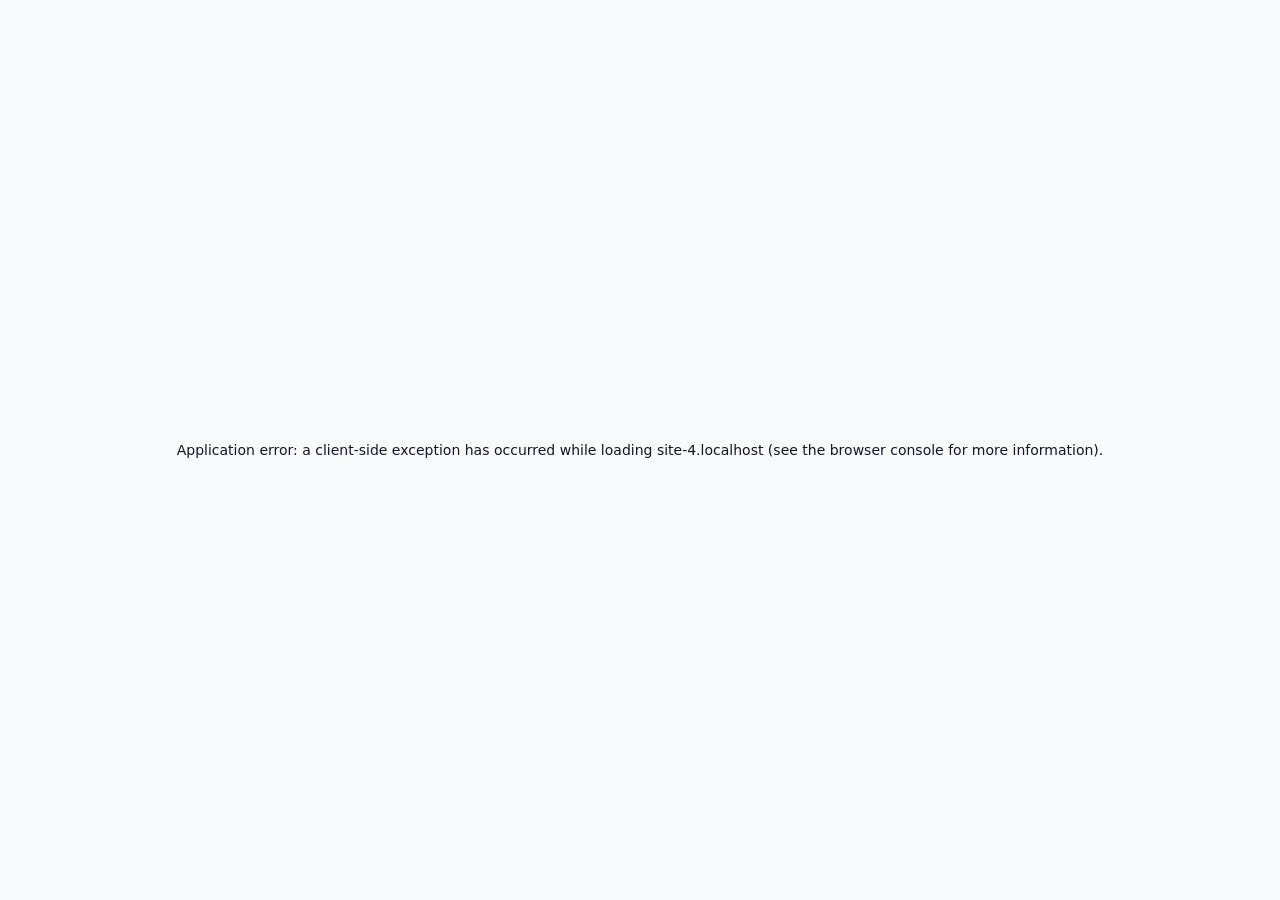
==== commit 70ba42fb: "Add files via upload" ====
--- a/index.html
+++ b/index.html
@@ -1,4 +1,4 @@
-<!DOCTYPE html><!--_mnowqGTjUiZL5fNsiukr--><html lang="en" class="__variable_1b85de"><head><meta charSet="utf-8"/><meta name="viewport" content="width=device-width, initial-scale=1"/><link rel="stylesheet" href="_next/static/css/194cc3bc27de2977.css" data-precedence="next"/><link rel="preload" as="script" fetchPriority="low" href="_next/static/chunks/webpack-b5959229df8eb701.js"/><script src="_next/static/chunks/4bd1b696-c023c6e3521b1417.js" async=""></script><script src="_next/static/chunks/255-81ba70bd132d3eed.js" async=""></script><script src="_next/static/chunks/main-app-56dc203a5a717e88.js" async=""></script><script src="_next/static/chunks/619-ba102abea3e3d0e4.js" async=""></script><script src="_next/static/chunks/app/page-07d69a604b26d011.js" async=""></script><meta name="theme-color" media="(prefers-color-scheme: light)" content="#F8FAFC"/><meta name="theme-color" media="(prefers-color-scheme: dark)" content="#0B1220"/><title>BlockNums</title><meta name="description" content="Private Android call screener. Local data, anonymous analytics, one-time Premium."/><meta name="application-name" content="BlockNums"/><link rel="icon" href="icon.svg?46dcf05506e258d5" type="image/svg+xml" sizes="any"/><script>(() => {
+<!DOCTYPE html><!--Zcydb93sHAVOvJS9E3Z8f--><html lang="en" class="__variable_1b85de"><head><meta charSet="utf-8"/><meta name="viewport" content="width=device-width, initial-scale=1"/><link rel="stylesheet" href="_next/static/css/96725da9d0b95951.css" data-precedence="next"/><link rel="preload" as="script" fetchPriority="low" href="_next/static/chunks/webpack-b5959229df8eb701.js"/><script src="_next/static/chunks/4bd1b696-c023c6e3521b1417.js" async=""></script><script src="_next/static/chunks/255-81ba70bd132d3eed.js" async=""></script><script src="_next/static/chunks/main-app-56dc203a5a717e88.js" async=""></script><script src="_next/static/chunks/619-ba102abea3e3d0e4.js" async=""></script><script src="_next/static/chunks/app/page-07d69a604b26d011.js" async=""></script><meta name="theme-color" media="(prefers-color-scheme: light)" content="#F8FAFC"/><meta name="theme-color" media="(prefers-color-scheme: dark)" content="#0B1220"/><title>BlockNums</title><meta name="description" content="Private Android call screener. Local data, anonymous analytics, one-time Premium."/><meta name="application-name" content="BlockNums"/><link rel="icon" href="icon.svg?46dcf05506e258d5" type="image/svg+xml" sizes="any"/><script>(() => {
   try {
     const stored = window.localStorage.getItem('blocknums-theme');
     const prefersDark = window.matchMedia && window.matchMedia('(prefers-color-scheme: dark)').matches;
@@ -17,4 +17,4 @@
   } catch (_e) {
     window.location.replace('en/');
   }
-})();</script><noscript><h1 style="font-size:1.5rem;margin-bottom:1rem">BlockNums</h1><p>Choose your language / Choisir la langue :</p><ul style="list-style:none;padding:0;margin-top:1rem"><li style="margin:0.5rem 0"><a href="fr/">Français</a></li><li style="margin:0.5rem 0"><a href="en/">English</a></li><li style="margin:0.5rem 0"><a href="es/">Español</a></li><li style="margin:0.5rem 0"><a href="de/">Deutsch</a></li></ul></noscript><p style="color:#64748b;font-size:0.875rem">Loading BlockNums…</p></main><!--$--><!--/$--><script src="_next/static/chunks/webpack-b5959229df8eb701.js" id="_R_" async=""></script><script>(self.__next_f=self.__next_f||[]).push([0])</script><script>self.__next_f.push([1,"1:\"$Sreact.fragment\"\n2:I[9766,[],\"\"]\n3:I[8924,[],\"\"]\n4:I[2619,[\"619\",\"static/chunks/619-ba102abea3e3d0e4.js\",\"974\",\"static/chunks/app/page-07d69a604b26d011.js\"],\"\"]\n5:I[4431,[],\"OutletBoundary\"]\n7:I[5278,[],\"AsyncMetadataOutlet\"]\n9:I[4431,[],\"ViewportBoundary\"]\nb:I[4431,[],\"MetadataBoundary\"]\nc:\"$Sreact.suspense\"\ne:I[7150,[],\"\"]\n:HL[\"_next/static/css/194cc3bc27de2977.css\",\"style\"]\n"])</script><script>self.__next_f.push([1,"0:{\"P\":null,\"b\":\"-mnowqGTjUiZL5fNsiukr\",\"p\":\"\",\"c\":[\"\",\"\"],\"i\":false,\"f\":[[[\"\",{\"children\":[\"__PAGE__\",{}]},\"$undefined\",\"$undefined\",true],[\"\",[\"$\",\"$1\",\"c\",{\"children\":[[[\"$\",\"link\",\"0\",{\"rel\":\"stylesheet\",\"href\":\"_next/static/css/194cc3bc27de2977.css\",\"precedence\":\"next\",\"crossOrigin\":\"$undefined\",\"nonce\":\"$undefined\"}]],[\"$\",\"html\",null,{\"lang\":\"en\",\"className\":\"__variable_1b85de\",\"suppressHydrationWarning\":true,\"children\":[[\"$\",\"head\",null,{\"children\":[\"$\",\"script\",null,{\"dangerouslySetInnerHTML\":{\"__html\":\"(() =\u003e {\\n  try {\\n    const stored = window.localStorage.getItem('blocknums-theme');\\n    const prefersDark = window.matchMedia \u0026\u0026 window.matchMedia('(prefers-color-scheme: dark)').matches;\\n    const theme = stored === 'dark' || stored === 'light' ? stored : (prefersDark ? 'dark' : 'light');\\n    document.documentElement.setAttribute('data-theme', theme);\\n  } catch (_e) {\\n    document.documentElement.setAttribute('data-theme', 'light');\\n  }\\n})();\"}}]}],[\"$\",\"body\",null,{\"children\":[\"$\",\"$L2\",null,{\"parallelRouterKey\":\"children\",\"error\":\"$undefined\",\"errorStyles\":\"$undefined\",\"errorScripts\":\"$undefined\",\"template\":[\"$\",\"$L3\",null,{}],\"templateStyles\":\"$undefined\",\"templateScripts\":\"$undefined\",\"notFound\":[[[\"$\",\"title\",null,{\"children\":\"404: This page could not be found.\"}],[\"$\",\"div\",null,{\"style\":{\"fontFamily\":\"system-ui,\\\"Segoe UI\\\",Roboto,Helvetica,Arial,sans-serif,\\\"Apple Color Emoji\\\",\\\"Segoe UI Emoji\\\"\",\"height\":\"100vh\",\"textAlign\":\"center\",\"display\":\"flex\",\"flexDirection\":\"column\",\"alignItems\":\"center\",\"justifyContent\":\"center\"},\"children\":[\"$\",\"div\",null,{\"children\":[[\"$\",\"style\",null,{\"dangerouslySetInnerHTML\":{\"__html\":\"body{color:#000;background:#fff;margin:0}.next-error-h1{border-right:1px solid rgba(0,0,0,.3)}@media (prefers-color-scheme:dark){body{color:#fff;background:#000}.next-error-h1{border-right:1px solid rgba(255,255,255,.3)}}\"}}],[\"$\",\"h1\",null,{\"className\":\"next-error-h1\",\"style\":{\"display\":\"inline-block\",\"margin\":\"0 20px 0 0\",\"padding\":\"0 23px 0 0\",\"fontSize\":24,\"fontWeight\":500,\"verticalAlign\":\"top\",\"lineHeight\":\"49px\"},\"children\":404}],[\"$\",\"div\",null,{\"style\":{\"display\":\"inline-block\"},\"children\":[\"$\",\"h2\",null,{\"style\":{\"fontSize\":14,\"fontWeight\":400,\"lineHeight\":\"49px\",\"margin\":0},\"children\":\"This page could not be found.\"}]}]]}]}]],[]],\"forbidden\":\"$undefined\",\"unauthorized\":\"$undefined\"}]}]]}]]}],{\"children\":[\"__PAGE__\",[\"$\",\"$1\",\"c\",{\"children\":[[\"$\",\"main\",null,{\"style\":{\"display\":\"flex\",\"minHeight\":\"100vh\",\"alignItems\":\"center\",\"justifyContent\":\"center\",\"textAlign\":\"center\",\"padding\":\"2rem\",\"fontFamily\":\"system-ui, sans-serif\"},\"children\":[[\"$\",\"script\",null,{\"dangerouslySetInnerHTML\":{\"__html\":\"(() =\u003e {\\n  try {\\n    var supported = ['fr','en','es','de'];\\n    var nav = (navigator.language || navigator.userLanguage || 'en').toLowerCase();\\n    var primary = nav.split('-')[0];\\n    var target = supported.indexOf(primary) !== -1 ? primary : 'en';\\n    window.location.replace(target + '/');\\n  } catch (_e) {\\n    window.location.replace('en/');\\n  }\\n})();\"}}],[\"$\",\"noscript\",null,{\"children\":[[\"$\",\"h1\",null,{\"style\":{\"fontSize\":\"1.5rem\",\"marginBottom\":\"1rem\"},\"children\":\"BlockNums\"}],[\"$\",\"p\",null,{\"children\":\"Choose your language / Choisir la langue :\"}],[\"$\",\"ul\",null,{\"style\":{\"listStyle\":\"none\",\"padding\":0,\"marginTop\":\"1rem\"},\"children\":[[\"$\",\"li\",\"fr\",{\"style\":{\"margin\":\"0.5rem 0\"},\"children\":[\"$\",\"$L4\",null,{\"href\":\"fr/\",\"children\":\"Français\"}]}],[\"$\",\"li\",\"en\",{\"style\":{\"margin\":\"0.5rem 0\"},\"children\":[\"$\",\"$L4\",null,{\"href\":\"en/\",\"children\":\"English\"}]}],[\"$\",\"li\",\"es\",{\"style\":{\"margin\":\"0.5rem 0\"},\"children\":[\"$\",\"$L4\",null,{\"href\":\"es/\",\"children\":\"Español\"}]}],[\"$\",\"li\",\"de\",{\"style\":{\"margin\":\"0.5rem 0\"},\"children\":[\"$\",\"$L4\",null,{\"href\":\"de/\",\"children\":\"Deutsch\"}]}]]}]]}],[\"$\",\"p\",null,{\"style\":{\"color\":\"#64748b\",\"fontSize\":\"0.875rem\"},\"children\":\"Loading BlockNums…\"}]]}],null,[\"$\",\"$L5\",null,{\"children\":[\"$L6\",[\"$\",\"$L7\",null,{\"promise\":\"$@8\"}]]}]]}],{},null,false]},null,false],[\"$\",\"$1\",\"h\",{\"children\":[null,[[\"$\",\"$L9\",null,{\"children\":\"$La\"}],null],[\"$\",\"$Lb\",null,{\"children\":[\"$\",\"div\",null,{\"hidden\":true,\"children\":[\"$\",\"$c\",null,{\"fallback\":null,\"children\":\"$Ld\"}]}]}]]}],false]],\"m\":\"$undefined\",\"G\":[\"$e\",[]],\"s\":false,\"S\":true}\n"])</script><script>self.__next_f.push([1,"a:[[\"$\",\"meta\",\"0\",{\"charSet\":\"utf-8\"}],[\"$\",\"meta\",\"1\",{\"name\":\"viewport\",\"content\":\"width=device-width, initial-scale=1\"}],[\"$\",\"meta\",\"2\",{\"name\":\"theme-color\",\"media\":\"(prefers-color-scheme: light)\",\"content\":\"#F8FAFC\"}],[\"$\",\"meta\",\"3\",{\"name\":\"theme-color\",\"media\":\"(prefers-color-scheme: dark)\",\"content\":\"#0B1220\"}]]\n6:null\n"])</script><script>self.__next_f.push([1,"f:I[622,[],\"IconMark\"]\n8:{\"metadata\":[[\"$\",\"title\",\"0\",{\"children\":\"BlockNums\"}],[\"$\",\"meta\",\"1\",{\"name\":\"description\",\"content\":\"Private Android call screener. Local data, anonymous analytics, one-time Premium.\"}],[\"$\",\"meta\",\"2\",{\"name\":\"application-name\",\"content\":\"BlockNums\"}],[\"$\",\"link\",\"3\",{\"rel\":\"icon\",\"href\":\"icon.svg?46dcf05506e258d5\",\"type\":\"image/svg+xml\",\"sizes\":\"any\"}],[\"$\",\"$Lf\",\"4\",{}]],\"error\":null,\"digest\":\"$undefined\"}\n"])</script><script>self.__next_f.push([1,"d:\"$8:metadata\"\n"])</script></body></html>+})();</script><noscript><h1 style="font-size:1.5rem;margin-bottom:1rem">BlockNums</h1><p>Choose your language / Choisir la langue :</p><ul style="list-style:none;padding:0;margin-top:1rem"><li style="margin:0.5rem 0"><a href="fr/">Français</a></li><li style="margin:0.5rem 0"><a href="en/">English</a></li><li style="margin:0.5rem 0"><a href="es/">Español</a></li><li style="margin:0.5rem 0"><a href="de/">Deutsch</a></li></ul></noscript><p style="color:#64748b;font-size:0.875rem">Loading BlockNums…</p></main><!--$--><!--/$--><script src="_next/static/chunks/webpack-b5959229df8eb701.js" id="_R_" async=""></script><script>(self.__next_f=self.__next_f||[]).push([0])</script><script>self.__next_f.push([1,"1:\"$Sreact.fragment\"\n2:I[9766,[],\"\"]\n3:I[8924,[],\"\"]\n4:I[2619,[\"619\",\"static/chunks/619-ba102abea3e3d0e4.js\",\"974\",\"static/chunks/app/page-07d69a604b26d011.js\"],\"\"]\n5:I[4431,[],\"OutletBoundary\"]\n7:I[5278,[],\"AsyncMetadataOutlet\"]\n9:I[4431,[],\"ViewportBoundary\"]\nb:I[4431,[],\"MetadataBoundary\"]\nc:\"$Sreact.suspense\"\ne:I[7150,[],\"\"]\n:HL[\"_next/static/css/96725da9d0b95951.css\",\"style\"]\n"])</script><script>self.__next_f.push([1,"0:{\"P\":null,\"b\":\"Zcydb93sHAVOvJS9E3Z8f\",\"p\":\"\",\"c\":[\"\",\"\"],\"i\":false,\"f\":[[[\"\",{\"children\":[\"__PAGE__\",{}]},\"$undefined\",\"$undefined\",true],[\"\",[\"$\",\"$1\",\"c\",{\"children\":[[[\"$\",\"link\",\"0\",{\"rel\":\"stylesheet\",\"href\":\"_next/static/css/96725da9d0b95951.css\",\"precedence\":\"next\",\"crossOrigin\":\"$undefined\",\"nonce\":\"$undefined\"}]],[\"$\",\"html\",null,{\"lang\":\"en\",\"className\":\"__variable_1b85de\",\"suppressHydrationWarning\":true,\"children\":[[\"$\",\"head\",null,{\"children\":[\"$\",\"script\",null,{\"dangerouslySetInnerHTML\":{\"__html\":\"(() =\u003e {\\n  try {\\n    const stored = window.localStorage.getItem('blocknums-theme');\\n    const prefersDark = window.matchMedia \u0026\u0026 window.matchMedia('(prefers-color-scheme: dark)').matches;\\n    const theme = stored === 'dark' || stored === 'light' ? stored : (prefersDark ? 'dark' : 'light');\\n    document.documentElement.setAttribute('data-theme', theme);\\n  } catch (_e) {\\n    document.documentElement.setAttribute('data-theme', 'light');\\n  }\\n})();\"}}]}],[\"$\",\"body\",null,{\"children\":[\"$\",\"$L2\",null,{\"parallelRouterKey\":\"children\",\"error\":\"$undefined\",\"errorStyles\":\"$undefined\",\"errorScripts\":\"$undefined\",\"template\":[\"$\",\"$L3\",null,{}],\"templateStyles\":\"$undefined\",\"templateScripts\":\"$undefined\",\"notFound\":[[[\"$\",\"title\",null,{\"children\":\"404: This page could not be found.\"}],[\"$\",\"div\",null,{\"style\":{\"fontFamily\":\"system-ui,\\\"Segoe UI\\\",Roboto,Helvetica,Arial,sans-serif,\\\"Apple Color Emoji\\\",\\\"Segoe UI Emoji\\\"\",\"height\":\"100vh\",\"textAlign\":\"center\",\"display\":\"flex\",\"flexDirection\":\"column\",\"alignItems\":\"center\",\"justifyContent\":\"center\"},\"children\":[\"$\",\"div\",null,{\"children\":[[\"$\",\"style\",null,{\"dangerouslySetInnerHTML\":{\"__html\":\"body{color:#000;background:#fff;margin:0}.next-error-h1{border-right:1px solid rgba(0,0,0,.3)}@media (prefers-color-scheme:dark){body{color:#fff;background:#000}.next-error-h1{border-right:1px solid rgba(255,255,255,.3)}}\"}}],[\"$\",\"h1\",null,{\"className\":\"next-error-h1\",\"style\":{\"display\":\"inline-block\",\"margin\":\"0 20px 0 0\",\"padding\":\"0 23px 0 0\",\"fontSize\":24,\"fontWeight\":500,\"verticalAlign\":\"top\",\"lineHeight\":\"49px\"},\"children\":404}],[\"$\",\"div\",null,{\"style\":{\"display\":\"inline-block\"},\"children\":[\"$\",\"h2\",null,{\"style\":{\"fontSize\":14,\"fontWeight\":400,\"lineHeight\":\"49px\",\"margin\":0},\"children\":\"This page could not be found.\"}]}]]}]}]],[]],\"forbidden\":\"$undefined\",\"unauthorized\":\"$undefined\"}]}]]}]]}],{\"children\":[\"__PAGE__\",[\"$\",\"$1\",\"c\",{\"children\":[[\"$\",\"main\",null,{\"style\":{\"display\":\"flex\",\"minHeight\":\"100vh\",\"alignItems\":\"center\",\"justifyContent\":\"center\",\"textAlign\":\"center\",\"padding\":\"2rem\",\"fontFamily\":\"system-ui, sans-serif\"},\"children\":[[\"$\",\"script\",null,{\"dangerouslySetInnerHTML\":{\"__html\":\"(() =\u003e {\\n  try {\\n    var supported = ['fr','en','es','de'];\\n    var nav = (navigator.language || navigator.userLanguage || 'en').toLowerCase();\\n    var primary = nav.split('-')[0];\\n    var target = supported.indexOf(primary) !== -1 ? primary : 'en';\\n    window.location.replace(target + '/');\\n  } catch (_e) {\\n    window.location.replace('en/');\\n  }\\n})();\"}}],[\"$\",\"noscript\",null,{\"children\":[[\"$\",\"h1\",null,{\"style\":{\"fontSize\":\"1.5rem\",\"marginBottom\":\"1rem\"},\"children\":\"BlockNums\"}],[\"$\",\"p\",null,{\"children\":\"Choose your language / Choisir la langue :\"}],[\"$\",\"ul\",null,{\"style\":{\"listStyle\":\"none\",\"padding\":0,\"marginTop\":\"1rem\"},\"children\":[[\"$\",\"li\",\"fr\",{\"style\":{\"margin\":\"0.5rem 0\"},\"children\":[\"$\",\"$L4\",null,{\"href\":\"fr/\",\"children\":\"Français\"}]}],[\"$\",\"li\",\"en\",{\"style\":{\"margin\":\"0.5rem 0\"},\"children\":[\"$\",\"$L4\",null,{\"href\":\"en/\",\"children\":\"English\"}]}],[\"$\",\"li\",\"es\",{\"style\":{\"margin\":\"0.5rem 0\"},\"children\":[\"$\",\"$L4\",null,{\"href\":\"es/\",\"children\":\"Español\"}]}],[\"$\",\"li\",\"de\",{\"style\":{\"margin\":\"0.5rem 0\"},\"children\":[\"$\",\"$L4\",null,{\"href\":\"de/\",\"children\":\"Deutsch\"}]}]]}]]}],[\"$\",\"p\",null,{\"style\":{\"color\":\"#64748b\",\"fontSize\":\"0.875rem\"},\"children\":\"Loading BlockNums…\"}]]}],null,[\"$\",\"$L5\",null,{\"children\":[\"$L6\",[\"$\",\"$L7\",null,{\"promise\":\"$@8\"}]]}]]}],{},null,false]},null,false],[\"$\",\"$1\",\"h\",{\"children\":[null,[[\"$\",\"$L9\",null,{\"children\":\"$La\"}],null],[\"$\",\"$Lb\",null,{\"children\":[\"$\",\"div\",null,{\"hidden\":true,\"children\":[\"$\",\"$c\",null,{\"fallback\":null,\"children\":\"$Ld\"}]}]}]]}],false]],\"m\":\"$undefined\",\"G\":[\"$e\",[]],\"s\":false,\"S\":true}\n"])</script><script>self.__next_f.push([1,"a:[[\"$\",\"meta\",\"0\",{\"charSet\":\"utf-8\"}],[\"$\",\"meta\",\"1\",{\"name\":\"viewport\",\"content\":\"width=device-width, initial-scale=1\"}],[\"$\",\"meta\",\"2\",{\"name\":\"theme-color\",\"media\":\"(prefers-color-scheme: light)\",\"content\":\"#F8FAFC\"}],[\"$\",\"meta\",\"3\",{\"name\":\"theme-color\",\"media\":\"(prefers-color-scheme: dark)\",\"content\":\"#0B1220\"}]]\n6:null\n"])</script><script>self.__next_f.push([1,"f:I[622,[],\"IconMark\"]\n8:{\"metadata\":[[\"$\",\"title\",\"0\",{\"children\":\"BlockNums\"}],[\"$\",\"meta\",\"1\",{\"name\":\"description\",\"content\":\"Private Android call screener. Local data, anonymous analytics, one-time Premium.\"}],[\"$\",\"meta\",\"2\",{\"name\":\"application-name\",\"content\":\"BlockNums\"}],[\"$\",\"link\",\"3\",{\"rel\":\"icon\",\"href\":\"icon.svg?46dcf05506e258d5\",\"type\":\"image/svg+xml\",\"sizes\":\"any\"}],[\"$\",\"$Lf\",\"4\",{}]],\"error\":null,\"digest\":\"$undefined\"}\n"])</script><script>self.__next_f.push([1,"d:\"$8:metadata\"\n"])</script></body></html>
--- a/_next/static/css/96725da9d0b95951.css
+++ b/_next/static/css/96725da9d0b95951.css
@@ -0,0 +1,3 @@
+@font-face{font-family:Inter;font-style:normal;font-weight:100 900;font-display:swap;src:url(../media/ba9851c3c22cd980-s.woff2) format("woff2");unicode-range:u+0460-052f,u+1c80-1c8a,u+20b4,u+2de0-2dff,u+a640-a69f,u+fe2e-fe2f}@font-face{font-family:Inter;font-style:normal;font-weight:100 900;font-display:swap;src:url(../media/21350d82a1f187e9-s.woff2) format("woff2");unicode-range:u+0301,u+0400-045f,u+0490-0491,u+04b0-04b1,u+2116}@font-face{font-family:Inter;font-style:normal;font-weight:100 900;font-display:swap;src:url(../media/c5fe6dc8356a8c31-s.woff2) format("woff2");unicode-range:u+1f??}@font-face{font-family:Inter;font-style:normal;font-weight:100 900;font-display:swap;src:url(../media/19cfc7226ec3afaa-s.woff2) format("woff2");unicode-range:u+0370-0377,u+037a-037f,u+0384-038a,u+038c,u+038e-03a1,u+03a3-03ff}@font-face{font-family:Inter;font-style:normal;font-weight:100 900;font-display:swap;src:url(../media/df0a9ae256c0569c-s.woff2) format("woff2");unicode-range:u+0102-0103,u+0110-0111,u+0128-0129,u+0168-0169,u+01a0-01a1,u+01af-01b0,u+0300-0301,u+0303-0304,u+0308-0309,u+0323,u+0329,u+1ea0-1ef9,u+20ab}@font-face{font-family:Inter;font-style:normal;font-weight:100 900;font-display:swap;src:url(../media/8e9860b6e62d6359-s.p.woff2) format("woff2");unicode-range:u+0100-02ba,u+02bd-02c5,u+02c7-02cc,u+02ce-02d7,u+02dd-02ff,u+0304,u+0308,u+0329,u+1d00-1dbf,u+1e00-1e9f,u+1ef2-1eff,u+2020,u+20a0-20ab,u+20ad-20c0,u+2113,u+2c60-2c7f,u+a720-a7ff}@font-face{font-family:Inter;font-style:normal;font-weight:100 900;font-display:swap;src:url(../media/e4af272ccee01ff0-s.p.woff2) format("woff2");unicode-range:u+00??,u+0131,u+0152-0153,u+02bb-02bc,u+02c6,u+02da,u+02dc,u+0304,u+0308,u+0329,u+2000-206f,u+20ac,u+2122,u+2191,u+2193,u+2212,u+2215,u+feff,u+fffd}@font-face{font-family:Inter Fallback;src:local("Arial");ascent-override:90.44%;descent-override:22.52%;line-gap-override:0.00%;size-adjust:107.12%}.__className_1b85de{font-family:Inter,Inter Fallback;font-style:normal}.__variable_1b85de{--font-sans:"Inter","Inter Fallback"}*,:after,:before{--tw-border-spacing-x:0;--tw-border-spacing-y:0;--tw-translate-x:0;--tw-translate-y:0;--tw-rotate:0;--tw-skew-x:0;--tw-skew-y:0;--tw-scale-x:1;--tw-scale-y:1;--tw-pan-x: ;--tw-pan-y: ;--tw-pinch-zoom: ;--tw-scroll-snap-strictness:proximity;--tw-gradient-from-position: ;--tw-gradient-via-position: ;--tw-gradient-to-position: ;--tw-ordinal: ;--tw-slashed-zero: ;--tw-numeric-figure: ;--tw-numeric-spacing: ;--tw-numeric-fraction: ;--tw-ring-inset: ;--tw-ring-offset-width:0px;--tw-ring-offset-color:#fff;--tw-ring-color:rgb(59 130 246/0.5);--tw-ring-offset-shadow:0 0 #0000;--tw-ring-shadow:0 0 #0000;--tw-shadow:0 0 #0000;--tw-shadow-colored:0 0 #0000;--tw-blur: ;--tw-brightness: ;--tw-contrast: ;--tw-grayscale: ;--tw-hue-rotate: ;--tw-invert: ;--tw-saturate: ;--tw-sepia: ;--tw-drop-shadow: ;--tw-backdrop-blur: ;--tw-backdrop-brightness: ;--tw-backdrop-contrast: ;--tw-backdrop-grayscale: ;--tw-backdrop-hue-rotate: ;--tw-backdrop-invert: ;--tw-backdrop-opacity: ;--tw-backdrop-saturate: ;--tw-backdrop-sepia: ;--tw-contain-size: ;--tw-contain-layout: ;--tw-contain-paint: ;--tw-contain-style: }::backdrop{--tw-border-spacing-x:0;--tw-border-spacing-y:0;--tw-translate-x:0;--tw-translate-y:0;--tw-rotate:0;--tw-skew-x:0;--tw-skew-y:0;--tw-scale-x:1;--tw-scale-y:1;--tw-pan-x: ;--tw-pan-y: ;--tw-pinch-zoom: ;--tw-scroll-snap-strictness:proximity;--tw-gradient-from-position: ;--tw-gradient-via-position: ;--tw-gradient-to-position: ;--tw-ordinal: ;--tw-slashed-zero: ;--tw-numeric-figure: ;--tw-numeric-spacing: ;--tw-numeric-fraction: ;--tw-ring-inset: ;--tw-ring-offset-width:0px;--tw-ring-offset-color:#fff;--tw-ring-color:rgb(59 130 246/0.5);--tw-ring-offset-shadow:0 0 #0000;--tw-ring-shadow:0 0 #0000;--tw-shadow:0 0 #0000;--tw-shadow-colored:0 0 #0000;--tw-blur: ;--tw-brightness: ;--tw-contrast: ;--tw-grayscale: ;--tw-hue-rotate: ;--tw-invert: ;--tw-saturate: ;--tw-sepia: ;--tw-drop-shadow: ;--tw-backdrop-blur: ;--tw-backdrop-brightness: ;--tw-backdrop-contrast: ;--tw-backdrop-grayscale: ;--tw-backdrop-hue-rotate: ;--tw-backdrop-invert: ;--tw-backdrop-opacity: ;--tw-backdrop-saturate: ;--tw-backdrop-sepia: ;--tw-contain-size: ;--tw-contain-layout: ;--tw-contain-paint: ;--tw-contain-style: }/*
+! tailwindcss v3.4.19 | MIT License | https://tailwindcss.com
+*/*,:after,:before{box-sizing:border-box;border:0 solid #e5e7eb}:after,:before{--tw-content:""}:host,html{line-height:1.5;-webkit-text-size-adjust:100%;-moz-tab-size:4;-o-tab-size:4;tab-size:4;font-family:var(--font-sans),ui-sans-serif,system-ui,sans-serif;font-feature-settings:normal;font-variation-settings:normal;-webkit-tap-highlight-color:transparent}body{margin:0;line-height:inherit}hr{height:0;color:inherit;border-top-width:1px}abbr:where([title]){-webkit-text-decoration:underline dotted;text-decoration:underline dotted}h1,h2,h3,h4,h5,h6{font-size:inherit;font-weight:inherit}a{color:inherit;text-decoration:inherit}b,strong{font-weight:bolder}code,kbd,pre,samp{font-family:ui-monospace,SFMono-Regular,Menlo,Monaco,Consolas,Liberation Mono,Courier New,monospace;font-feature-settings:normal;font-variation-settings:normal;font-size:1em}small{font-size:80%}sub,sup{font-size:75%;line-height:0;position:relative;vertical-align:baseline}sub{bottom:-.25em}sup{top:-.5em}table{text-indent:0;border-color:inherit;border-collapse:collapse}button,input,optgroup,select,textarea{font-family:inherit;font-feature-settings:inherit;font-variation-settings:inherit;font-size:100%;font-weight:inherit;line-height:inherit;letter-spacing:inherit;color:inherit;margin:0;padding:0}button,select{text-transform:none}button,input:where([type=button]),input:where([type=reset]),input:where([type=submit]){-webkit-appearance:button;background-color:transparent;background-image:none}:-moz-focusring{outline:auto}:-moz-ui-invalid{box-shadow:none}progress{vertical-align:baseline}::-webkit-inner-spin-button,::-webkit-outer-spin-button{height:auto}[type=search]{-webkit-appearance:textfield;outline-offset:-2px}::-webkit-search-decoration{-webkit-appearance:none}::-webkit-file-upload-button{-webkit-appearance:button;font:inherit}summary{display:list-item}blockquote,dd,dl,figure,h1,h2,h3,h4,h5,h6,hr,p,pre{margin:0}fieldset{margin:0}fieldset,legend{padding:0}menu,ol,ul{list-style:none;margin:0;padding:0}dialog{padding:0}textarea{resize:vertical}input::-moz-placeholder,textarea::-moz-placeholder{opacity:1;color:#9ca3af}input::placeholder,textarea::placeholder{opacity:1;color:#9ca3af}[role=button],button{cursor:pointer}:disabled{cursor:default}audio,canvas,embed,iframe,img,object,svg,video{display:block;vertical-align:middle}img,video{max-width:100%;height:auto}[hidden]:where(:not([hidden=until-found])){display:none}.sr-only{position:absolute;width:1px;height:1px;padding:0;margin:-1px;overflow:hidden;clip:rect(0,0,0,0);white-space:nowrap;border-width:0}.pointer-events-none{pointer-events:none}.static{position:static}.fixed{position:fixed}.absolute{position:absolute}.relative{position:relative}.sticky{position:sticky}.inset-0{inset:0}.-inset-x-6{left:-1.5rem;right:-1.5rem}.inset-x-4{left:1rem;right:1rem}.-bottom-6{bottom:-1.5rem}.-top-8{top:-2rem}.bottom-full{bottom:100%}.left-0{left:0}.left-1\/2{left:50%}.right-0{right:0}.top-0{top:0}.top-1\/2{top:50%}.top-2{top:.5rem}.top-\[calc\(3\.5rem\+env\(safe-area-inset-top\2c 0px\)\)\]{top:calc(3.5rem + env(safe-area-inset-top,0px))}.top-auto{top:auto}.top-full{top:100%}.z-10{z-index:10}.z-40{z-index:40}.z-\[45\]{z-index:45}.z-\[50\]{z-index:50}.z-\[60\]{z-index:60}.mx-auto{margin-left:auto;margin-right:auto}.mb-1{margin-bottom:.25rem}.mb-3{margin-bottom:.75rem}.mt-0{margin-top:0}.mt-1{margin-top:.25rem}.mt-10{margin-top:2.5rem}.mt-12{margin-top:3rem}.mt-2{margin-top:.5rem}.mt-24{margin-top:6rem}.mt-3{margin-top:.75rem}.mt-4{margin-top:1rem}.mt-5{margin-top:1.25rem}.mt-8{margin-top:2rem}.block{display:block}.inline-block{display:inline-block}.inline{display:inline}.flex{display:flex}.inline-flex{display:inline-flex}.table{display:table}.grid{display:grid}.contents{display:contents}.hidden{display:none}.aspect-\[9\/19\]{aspect-ratio:9/19}.h-1\.5{height:.375rem}.h-10{height:2.5rem}.h-14{height:3.5rem}.h-2{height:.5rem}.h-24{height:6rem}.h-4{height:1rem}.h-48{height:12rem}.h-5{height:1.25rem}.h-7{height:1.75rem}.h-8{height:2rem}.h-auto{height:auto}.h-full{height:100%}.max-h-\[60vh\]{max-height:60vh}.max-h-\[min\(70vh\2c 560px\)\]{max-height:min(70vh,560px)}.max-h-\[min\(80vh\2c 560px\)\]{max-height:min(80vh,560px)}.min-h-screen{min-height:100vh}.w-1\.5{width:.375rem}.w-10{width:2.5rem}.w-14{width:3.5rem}.w-2{width:.5rem}.w-20{width:5rem}.w-24{width:6rem}.w-4{width:1rem}.w-5{width:1.25rem}.w-6{width:1.5rem}.w-7{width:1.75rem}.w-8{width:2rem}.w-\[min\(90vw\2c 520px\)\]{width:min(90vw,520px)}.w-auto{width:auto}.w-full{width:100%}.min-w-0{min-width:0}.min-w-\[1\.75rem\]{min-width:1.75rem}.min-w-\[10rem\]{min-width:10rem}.max-w-2xl{max-width:42rem}.max-w-3xl{max-width:48rem}.max-w-4xl{max-width:56rem}.max-w-5xl{max-width:64rem}.max-w-6xl{max-width:72rem}.max-w-\[280px\]{max-width:280px}.max-w-\[min\(100\%\2c 340px\)\]{max-width:min(100%,340px)}.max-w-full{max-width:100%}.max-w-xl{max-width:36rem}.max-w-xs{max-width:20rem}.flex-1{flex:1 1 0%}.flex-shrink-0,.shrink-0{flex-shrink:0}.basis-\[80\%\]{flex-basis:80%}.-translate-x-1\/2{--tw-translate-x:-50%}.-translate-x-1\/2,.-translate-y-1\/2{transform:translate(var(--tw-translate-x),var(--tw-translate-y)) rotate(var(--tw-rotate)) skewX(var(--tw-skew-x)) skewY(var(--tw-skew-y)) scaleX(var(--tw-scale-x)) scaleY(var(--tw-scale-y))}.-translate-y-1\/2{--tw-translate-y:-50%}@keyframes ping{75%,to{transform:scale(2);opacity:0}}.animate-ping{animation:ping 1s cubic-bezier(0,0,.2,1) infinite}.snap-start{scroll-snap-align:start}.scroll-mt-24{scroll-margin-top:6rem}.scroll-mt-28{scroll-margin-top:7rem}.grid-cols-2{grid-template-columns:repeat(2,minmax(0,1fr))}.grid-cols-\[1\.4fr_1fr_1fr\]{grid-template-columns:1.4fr 1fr 1fr}.flex-col{flex-direction:column}.flex-wrap{flex-wrap:wrap}.items-start{align-items:flex-start}.items-center{align-items:center}.justify-end{justify-content:flex-end}.justify-center{justify-content:center}.justify-between{justify-content:space-between}.gap-1{gap:.25rem}.gap-1\.5{gap:.375rem}.gap-10{gap:2.5rem}.gap-2{gap:.5rem}.gap-3{gap:.75rem}.gap-4{gap:1rem}.gap-5{gap:1.25rem}.gap-8{gap:2rem}.gap-x-2{-moz-column-gap:.5rem;column-gap:.5rem}.gap-y-2{row-gap:.5rem}.space-y-1>:not([hidden])~:not([hidden]){--tw-space-y-reverse:0;margin-top:calc(.25rem * calc(1 - var(--tw-space-y-reverse)));margin-bottom:calc(.25rem * var(--tw-space-y-reverse))}.space-y-2>:not([hidden])~:not([hidden]){--tw-space-y-reverse:0;margin-top:calc(.5rem * calc(1 - var(--tw-space-y-reverse)));margin-bottom:calc(.5rem * var(--tw-space-y-reverse))}.space-y-3>:not([hidden])~:not([hidden]){--tw-space-y-reverse:0;margin-top:calc(.75rem * calc(1 - var(--tw-space-y-reverse)));margin-bottom:calc(.75rem * var(--tw-space-y-reverse))}.space-y-5>:not([hidden])~:not([hidden]){--tw-space-y-reverse:0;margin-top:calc(1.25rem * calc(1 - var(--tw-space-y-reverse)));margin-bottom:calc(1.25rem * var(--tw-space-y-reverse))}.space-y-6>:not([hidden])~:not([hidden]){--tw-space-y-reverse:0;margin-top:calc(1.5rem * calc(1 - var(--tw-space-y-reverse)));margin-bottom:calc(1.5rem * var(--tw-space-y-reverse))}.space-y-8>:not([hidden])~:not([hidden]){--tw-space-y-reverse:0;margin-top:calc(2rem * calc(1 - var(--tw-space-y-reverse)));margin-bottom:calc(2rem * var(--tw-space-y-reverse))}.divide-y>:not([hidden])~:not([hidden]){--tw-divide-y-reverse:0;border-top-width:calc(1px * calc(1 - var(--tw-divide-y-reverse)));border-bottom-width:calc(1px * var(--tw-divide-y-reverse))}.divide-\[color\:var\(--card-border\)\]>:not([hidden])~:not([hidden]){border-color:var(--card-border)}.overflow-hidden{overflow:hidden}.overflow-x-auto{overflow-x:auto}.overflow-y-auto{overflow-y:auto}.truncate{overflow:hidden;text-overflow:ellipsis;white-space:nowrap}.whitespace-pre-line{white-space:pre-line}.whitespace-pre-wrap{white-space:pre-wrap}.rounded-2xl{border-radius:18px}.rounded-\[1\.1rem\]{border-radius:1.1rem}.rounded-\[1\.75rem\]{border-radius:1.75rem}.rounded-\[2\.5rem\]{border-radius:2.5rem}.rounded-\[2rem\]{border-radius:2rem}.rounded-full{border-radius:9999px}.rounded-lg{border-radius:.5rem}.rounded-xl{border-radius:.75rem}.border{border-width:1px}.border-b{border-bottom-width:1px}.border-t{border-top-width:1px}.border-\[color\:var\(--card-border\)\]{border-color:var(--card-border)}.border-accent-coral\/40{border-color:rgb(251 113 133/.4)}.border-accent-coral\/45{border-color:rgb(251 113 133/.45)}.border-accent-coral\/60{border-color:rgb(251 113 133/.6)}.border-accent-lavender\/45{border-color:rgb(196 181 253/.45)}.border-accent-lavender\/60{border-color:rgb(196 181 253/.6)}.border-accent-mint\/45{border-color:rgb(187 247 208/.45)}.border-accent-mint\/60{border-color:rgb(187 247 208/.6)}.border-accent-sky\/45{border-color:rgb(125 211 252/.45)}.border-accent-sky\/50{border-color:rgb(125 211 252/.5)}.border-accent-teal\/40{border-color:rgb(94 234 212/.4)}.border-amber-400\/40{border-color:rgb(251 191 36/.4)}.bg-\[color\:rgba\(15\2c 23\2c 42\2c 0\.38\)\]{background-color:rgba(15,23,42,.38)}.bg-\[color\:var\(--bg-base\)\]{background-color:var(--bg-base)}.bg-\[color\:var\(--bg-soft\)\]{background-color:var(--bg-soft)}.bg-\[color\:var\(--card-bg\)\]{background-color:var(--card-bg)}.bg-accent-coral{--tw-bg-opacity:1;background-color:rgb(251 113 133/var(--tw-bg-opacity,1))}.bg-accent-coral\/15{background-color:rgb(251 113 133/.15)}.bg-accent-coral\/30{background-color:rgb(251 113 133/.3)}.bg-accent-lavender\/35{background-color:rgb(196 181 253/.35)}.bg-accent-lavender\/40{background-color:rgb(196 181 253/.4)}.bg-accent-mint\/30{background-color:rgb(187 247 208/.3)}.bg-accent-mint\/35{background-color:rgb(187 247 208/.35)}.bg-accent-mint\/40{background-color:rgb(187 247 208/.4)}.bg-accent-sky\/25{background-color:rgb(125 211 252/.25)}.bg-accent-sky\/30{background-color:rgb(125 211 252/.3)}.bg-accent-teal{--tw-bg-opacity:1;background-color:rgb(94 234 212/var(--tw-bg-opacity,1))}.bg-accent-teal\/20{background-color:rgb(94 234 212/.2)}.bg-amber-400\/15{background-color:rgb(251 191 36/.15)}.bg-bg-soft{background-color:var(--bg-soft)}.bg-\[radial-gradient\(ellipse_at_center\2c _rgba\(45\2c 212\2c 191\2c 0\.14\)_0\%\2c _transparent_68\%\)\]{background-image:radial-gradient(ellipse at center,rgba(45,212,191,.14) 0,transparent 68%)}.bg-cta-gradient{background-image:linear-gradient(90deg,var(--cta-from) 0,var(--cta-to) 100%)}.bg-clip-text{-webkit-background-clip:text;background-clip:text}.object-contain{-o-object-fit:contain;object-fit:contain}.object-cover{-o-object-fit:cover;object-fit:cover}.object-top{-o-object-position:top;object-position:top}.p-2{padding:.5rem}.p-3{padding:.75rem}.p-4{padding:1rem}.p-5{padding:1.25rem}.p-6{padding:1.5rem}.px-2{padding-left:.5rem;padding-right:.5rem}.px-2\.5{padding-left:.625rem;padding-right:.625rem}.px-3{padding-left:.75rem;padding-right:.75rem}.px-4{padding-left:1rem;padding-right:1rem}.px-6{padding-left:1.5rem;padding-right:1.5rem}.py-1{padding-top:.25rem;padding-bottom:.25rem}.py-1\.5{padding-top:.375rem;padding-bottom:.375rem}.py-10{padding-top:2.5rem;padding-bottom:2.5rem}.py-16{padding-top:4rem;padding-bottom:4rem}.py-2{padding-top:.5rem;padding-bottom:.5rem}.py-3{padding-top:.75rem;padding-bottom:.75rem}.py-4{padding-top:1rem;padding-bottom:1rem}.py-6{padding-top:1.5rem;padding-bottom:1.5rem}.pb-16{padding-bottom:4rem}.pb-2{padding-bottom:.5rem}.pb-6{padding-bottom:1.5rem}.pt-1{padding-top:.25rem}.pt-10{padding-top:2.5rem}.text-left{text-align:left}.text-center{text-align:center}.font-sans{font-family:var(--font-sans),ui-sans-serif,system-ui,sans-serif}.text-3xl{font-size:1.875rem;line-height:2.25rem}.text-4xl{font-size:2.25rem;line-height:2.5rem}.text-\[10px\]{font-size:10px}.text-base{font-size:1rem;line-height:1.5rem}.text-lg{font-size:1.125rem;line-height:1.75rem}.text-sm{font-size:.875rem;line-height:1.25rem}.text-xs{font-size:.75rem;line-height:1rem}.font-bold{font-weight:700}.font-medium{font-weight:500}.font-semibold{font-weight:600}.uppercase{text-transform:uppercase}.italic{font-style:italic}.tabular-nums{--tw-numeric-spacing:tabular-nums;font-variant-numeric:var(--tw-ordinal) var(--tw-slashed-zero) var(--tw-numeric-figure) var(--tw-numeric-spacing) var(--tw-numeric-fraction)}.leading-none{line-height:1}.leading-relaxed{line-height:1.625}.leading-snug{line-height:1.375}.leading-tight{line-height:1.25}.tracking-tight{letter-spacing:-.025em}.tracking-wide{letter-spacing:.025em}.text-\[color\:var\(--cta-text\)\]{color:var(--cta-text)}.text-accent-coral{--tw-text-opacity:1;color:rgb(251 113 133/var(--tw-text-opacity,1))}.text-amber-900{--tw-text-opacity:1;color:rgb(120 53 15/var(--tw-text-opacity,1))}.text-emerald-700{--tw-text-opacity:1;color:rgb(4 120 87/var(--tw-text-opacity,1))}.text-emerald-800{--tw-text-opacity:1;color:rgb(6 95 70/var(--tw-text-opacity,1))}.text-ink-primary{color:var(--text-primary)}.text-ink-secondary{color:var(--text-secondary)}.text-rose-700{--tw-text-opacity:1;color:rgb(190 18 60/var(--tw-text-opacity,1))}.text-rose-800{--tw-text-opacity:1;color:rgb(159 18 57/var(--tw-text-opacity,1))}.text-sky-700{--tw-text-opacity:1;color:rgb(3 105 161/var(--tw-text-opacity,1))}.text-sky-800{--tw-text-opacity:1;color:rgb(7 89 133/var(--tw-text-opacity,1))}.text-teal-800{--tw-text-opacity:1;color:rgb(17 94 89/var(--tw-text-opacity,1))}.text-teal-900{--tw-text-opacity:1;color:rgb(19 78 74/var(--tw-text-opacity,1))}.text-transparent{color:transparent}.text-violet-700{--tw-text-opacity:1;color:rgb(109 40 217/var(--tw-text-opacity,1))}.text-violet-800{--tw-text-opacity:1;color:rgb(91 33 182/var(--tw-text-opacity,1))}.underline-offset-2{text-underline-offset:2px}.opacity-30{opacity:.3}.opacity-70{opacity:.7}.opacity-80{opacity:.8}.shadow-glow{--tw-shadow:0 0 60px -20px var(--halo-color);--tw-shadow-colored:0 0 60px -20px var(--tw-shadow-color)}.shadow-glow,.shadow-soft{box-shadow:var(--tw-ring-offset-shadow,0 0 #0000),var(--tw-ring-shadow,0 0 #0000),var(--tw-shadow)}.shadow-soft{--tw-shadow:0 6px 24px -8px rgba(15,23,42,0.18);--tw-shadow-colored:0 6px 24px -8px var(--tw-shadow-color)}.ring-1{--tw-ring-offset-shadow:var(--tw-ring-inset) 0 0 0 var(--tw-ring-offset-width) var(--tw-ring-offset-color);--tw-ring-shadow:var(--tw-ring-inset) 0 0 0 calc(1px + var(--tw-ring-offset-width)) var(--tw-ring-color);box-shadow:var(--tw-ring-offset-shadow),var(--tw-ring-shadow),var(--tw-shadow,0 0 #0000)}.ring-\[color\:var\(--card-border\)\]{--tw-ring-color:var(--card-border)}.blur-2xl{--tw-blur:blur(40px)}.blur-2xl,.filter{filter:var(--tw-blur) var(--tw-brightness) var(--tw-contrast) var(--tw-grayscale) var(--tw-hue-rotate) var(--tw-invert) var(--tw-saturate) var(--tw-sepia) var(--tw-drop-shadow)}.backdrop-blur{--tw-backdrop-blur:blur(8px)}.backdrop-blur,.backdrop-blur-\[2px\]{backdrop-filter:var(--tw-backdrop-blur) var(--tw-backdrop-brightness) var(--tw-backdrop-contrast) var(--tw-backdrop-grayscale) var(--tw-backdrop-hue-rotate) var(--tw-backdrop-invert) var(--tw-backdrop-opacity) var(--tw-backdrop-saturate) var(--tw-backdrop-sepia)}.backdrop-blur-\[2px\]{--tw-backdrop-blur:blur(2px)}.transition{transition-property:color,background-color,border-color,text-decoration-color,fill,stroke,opacity,box-shadow,transform,filter,backdrop-filter;transition-timing-function:cubic-bezier(.4,0,.2,1);transition-duration:.15s}.transition-all{transition-property:all;transition-timing-function:cubic-bezier(.4,0,.2,1);transition-duration:.15s}.\[-webkit-overflow-scrolling\:touch\]{-webkit-overflow-scrolling:touch}:root,[data-theme=light]{--bg-base:#f8fafc;--bg-soft:#eef2ff;--text-primary:#0f172a;--text-secondary:#475569;--card-bg:rgba(255,255,255,0.72);--card-border:rgba(15,23,42,0.08);--cta-from:#5eead4;--cta-to:#7dd3fc;--cta-text:#0f172a;--halo-coral:rgba(251,113,133,0.18);--halo-sky:rgba(125,211,252,0.22);--halo-color:var(--halo-sky);color-scheme:light}[data-theme=dark]{--bg-base:#0b1220;--bg-soft:#1e293b;--text-primary:#f8fafc;--text-secondary:#94a3b8;--card-bg:rgba(255,255,255,0.05);--card-border:rgba(255,255,255,0.08);--cta-from:#5eead4;--cta-to:#7dd3fc;--cta-text:#0f172a;--halo-coral:rgba(251,113,133,0.22);--halo-sky:rgba(125,211,252,0.20);--halo-color:var(--halo-coral);color-scheme:dark}.theme-switching *,.theme-switching :after,.theme-switching :before{transition:none!important}html{-webkit-font-smoothing:antialiased;-moz-osx-font-smoothing:grayscale;text-rendering:optimizeLegibility}body{background-color:var(--bg-base);color:var(--text-primary);font-family:var(--font-sans),ui-sans-serif,system-ui,-apple-system,Segoe UI,Roboto,Helvetica,Arial,sans-serif}.halo-aurora{position:absolute;inset:-10% -10% auto -10%;height:60%;pointer-events:none;z-index:0;filter:blur(60px);background:radial-gradient(40% 60% at 20% 30%,var(--halo-coral) 0,transparent 70%),radial-gradient(40% 60% at 80% 30%,var(--halo-sky) 0,transparent 70%)}.glass{background:var(--card-bg);border:1px solid var(--card-border);backdrop-filter:blur(14px);-webkit-backdrop-filter:blur(14px)}.snap-scroller{scroll-snap-type:x mandatory;-webkit-overflow-scrolling:touch;scrollbar-width:thin;scrollbar-color:var(--text-secondary) transparent}.snap-scroller::-webkit-scrollbar{height:6px}.snap-scroller::-webkit-scrollbar-thumb{background-color:var(--text-secondary);border-radius:999px;opacity:.4}details>summary::-webkit-details-marker{display:none}details>summary{list-style:none;cursor:pointer}section[id]{scroll-margin-top:5rem}@media (prefers-reduced-motion:reduce){*,:after,:before{animation-duration:.01ms!important;animation-iteration-count:1!important;transition-duration:.01ms!important;scroll-behavior:auto!important}}.open\:shadow-soft[open]{--tw-shadow:0 6px 24px -8px rgba(15,23,42,0.18);--tw-shadow-colored:0 6px 24px -8px var(--tw-shadow-color);box-shadow:var(--tw-ring-offset-shadow,0 0 #0000),var(--tw-ring-shadow,0 0 #0000),var(--tw-shadow)}.hover\:scale-105:hover{--tw-scale-x:1.05;--tw-scale-y:1.05}.hover\:scale-105:hover,.hover\:scale-\[1\.02\]:hover{transform:translate(var(--tw-translate-x),var(--tw-translate-y)) rotate(var(--tw-rotate)) skewX(var(--tw-skew-x)) skewY(var(--tw-skew-y)) scaleX(var(--tw-scale-x)) scaleY(var(--tw-scale-y))}.hover\:scale-\[1\.02\]:hover{--tw-scale-x:1.02;--tw-scale-y:1.02}.hover\:border-accent-sky:hover{--tw-border-opacity:1;border-color:rgb(125 211 252/var(--tw-border-opacity,1))}.hover\:bg-\[color\:var\(--card-bg\)\]:hover{background-color:var(--card-bg)}.hover\:text-ink-primary:hover{color:var(--text-primary)}.hover\:underline:hover{text-decoration-line:underline}.hover\:shadow-soft:hover{--tw-shadow:0 6px 24px -8px rgba(15,23,42,0.18);--tw-shadow-colored:0 6px 24px -8px var(--tw-shadow-color);box-shadow:var(--tw-ring-offset-shadow,0 0 #0000),var(--tw-ring-shadow,0 0 #0000),var(--tw-shadow)}.focus\:not-sr-only:focus{position:static;width:auto;height:auto;padding:0;margin:0;overflow:visible;clip:auto;white-space:normal}.focus\:absolute:focus{position:absolute}.focus\:left-2:focus{left:.5rem}.focus\:top-2:focus{top:.5rem}.focus\:z-50:focus{z-index:50}.focus\:rounded:focus{border-radius:.25rem}.focus\:bg-bg-soft:focus{background-color:var(--bg-soft)}.focus\:px-3:focus{padding-left:.75rem;padding-right:.75rem}.focus\:py-1:focus{padding-top:.25rem;padding-bottom:.25rem}.focus\:text-ink-primary:focus{color:var(--text-primary)}.active\:bg-\[color\:var\(--card-bg\)\]:active{background-color:var(--card-bg)}.group[open] .group-open\:rotate-45{--tw-rotate:45deg;transform:translate(var(--tw-translate-x),var(--tw-translate-y)) rotate(var(--tw-rotate)) skewX(var(--tw-skew-x)) skewY(var(--tw-skew-y)) scaleX(var(--tw-scale-x)) scaleY(var(--tw-scale-y))}@media (prefers-reduced-motion:no-preference){@keyframes mockup-float{0%,to{transform:translateY(0)}50%{transform:translateY(-10px)}}.motion-safe\:animate-mockup-float{animation:mockup-float 7s ease-in-out infinite}.motion-safe\:transition{transition-property:color,background-color,border-color,text-decoration-color,fill,stroke,opacity,box-shadow,transform,filter,backdrop-filter;transition-timing-function:cubic-bezier(.4,0,.2,1);transition-duration:.15s}.motion-safe\:transition-transform{transition-property:transform;transition-timing-function:cubic-bezier(.4,0,.2,1);transition-duration:.15s}.motion-safe\:duration-300{transition-duration:.3s}.motion-safe\:hover\:-translate-y-1:hover{--tw-translate-y:-0.25rem}.motion-safe\:hover\:-translate-y-1:hover,.motion-safe\:hover\:scale-\[1\.02\]:hover{transform:translate(var(--tw-translate-x),var(--tw-translate-y)) rotate(var(--tw-rotate)) skewX(var(--tw-skew-x)) skewY(var(--tw-skew-y)) scaleX(var(--tw-scale-x)) scaleY(var(--tw-scale-y))}.motion-safe\:hover\:scale-\[1\.02\]:hover{--tw-scale-x:1.02;--tw-scale-y:1.02}}@media (prefers-reduced-motion:reduce){.motion-reduce\:animate-none{animation:none}}.dark\:bg-\[radial-gradient\(ellipse_at_center\2c _rgba\(45\2c 212\2c 191\2c 0\.08\)_0\%\2c _transparent_68\%\)\]:is([data-theme=dark] *){background-image:radial-gradient(ellipse at center,rgba(45,212,191,.08) 0,transparent 68%)}.dark\:text-amber-100:is([data-theme=dark] *){--tw-text-opacity:1;color:rgb(254 243 199/var(--tw-text-opacity,1))}.dark\:text-emerald-100:is([data-theme=dark] *){--tw-text-opacity:1;color:rgb(209 250 229/var(--tw-text-opacity,1))}.dark\:text-emerald-200:is([data-theme=dark] *){--tw-text-opacity:1;color:rgb(167 243 208/var(--tw-text-opacity,1))}.dark\:text-emerald-300:is([data-theme=dark] *){--tw-text-opacity:1;color:rgb(110 231 183/var(--tw-text-opacity,1))}.dark\:text-rose-100:is([data-theme=dark] *){--tw-text-opacity:1;color:rgb(255 228 230/var(--tw-text-opacity,1))}.dark\:text-rose-200:is([data-theme=dark] *){--tw-text-opacity:1;color:rgb(254 205 211/var(--tw-text-opacity,1))}.dark\:text-sky-100:is([data-theme=dark] *){--tw-text-opacity:1;color:rgb(224 242 254/var(--tw-text-opacity,1))}.dark\:text-sky-200:is([data-theme=dark] *){--tw-text-opacity:1;color:rgb(186 230 253/var(--tw-text-opacity,1))}.dark\:text-teal-100:is([data-theme=dark] *){--tw-text-opacity:1;color:rgb(204 251 241/var(--tw-text-opacity,1))}.dark\:text-violet-100:is([data-theme=dark] *){--tw-text-opacity:1;color:rgb(237 233 254/var(--tw-text-opacity,1))}.dark\:text-violet-200:is([data-theme=dark] *){--tw-text-opacity:1;color:rgb(221 214 254/var(--tw-text-opacity,1))}@media (min-width:640px){.sm\:top-\[calc\(4rem\+env\(safe-area-inset-top\2c 0px\)\)\]{top:calc(4rem + env(safe-area-inset-top,0px))}.sm\:w-auto{width:auto}.sm\:max-w-\[320px\]{max-width:320px}.sm\:max-w-\[380px\]{max-width:380px}.sm\:basis-\[44\%\]{flex-basis:44%}.sm\:grid-cols-2{grid-template-columns:repeat(2,minmax(0,1fr))}.sm\:flex-row{flex-direction:row}.sm\:flex-col{flex-direction:column}.sm\:items-start{align-items:flex-start}.sm\:items-center{align-items:center}.sm\:gap-3{gap:.75rem}.sm\:gap-6{gap:1.5rem}.sm\:p-3{padding:.75rem}.sm\:p-7{padding:1.75rem}.sm\:text-4xl{font-size:2.25rem;line-height:2.5rem}.sm\:text-5xl{font-size:3rem;line-height:1}}@media (min-width:768px){.md\:flex{display:flex}.md\:hidden{display:none}.md\:max-w-3xl{max-width:48rem}.md\:basis-\[32\%\]{flex-basis:32%}.md\:flex-row{flex-direction:row}.md\:items-center{align-items:center}.md\:justify-between{justify-content:space-between}.md\:gap-10{gap:2.5rem}.md\:py-24{padding-top:6rem;padding-bottom:6rem}.md\:pb-20{padding-bottom:5rem}.md\:pt-16{padding-top:4rem}.md\:text-lg{font-size:1.125rem;line-height:1.75rem}}@media (min-width:1024px){.lg\:sticky{position:sticky}.lg\:top-28{top:7rem}.lg\:block{display:block}.lg\:flex{display:flex}.lg\:hidden{display:none}.lg\:flex-none{flex:none}.lg\:basis-\[26\%\]{flex-basis:26%}.lg\:grid-cols-4{grid-template-columns:repeat(4,minmax(0,1fr))}.lg\:grid-cols-\[240px_1fr\]{grid-template-columns:240px 1fr}.lg\:gap-12{gap:3rem}.lg\:gap-3{gap:.75rem}.lg\:self-start{align-self:flex-start}.lg\:px-3{padding-left:.75rem;padding-right:.75rem}.lg\:py-2{padding-top:.5rem;padding-bottom:.5rem}.lg\:text-sm{font-size:.875rem;line-height:1.25rem}}
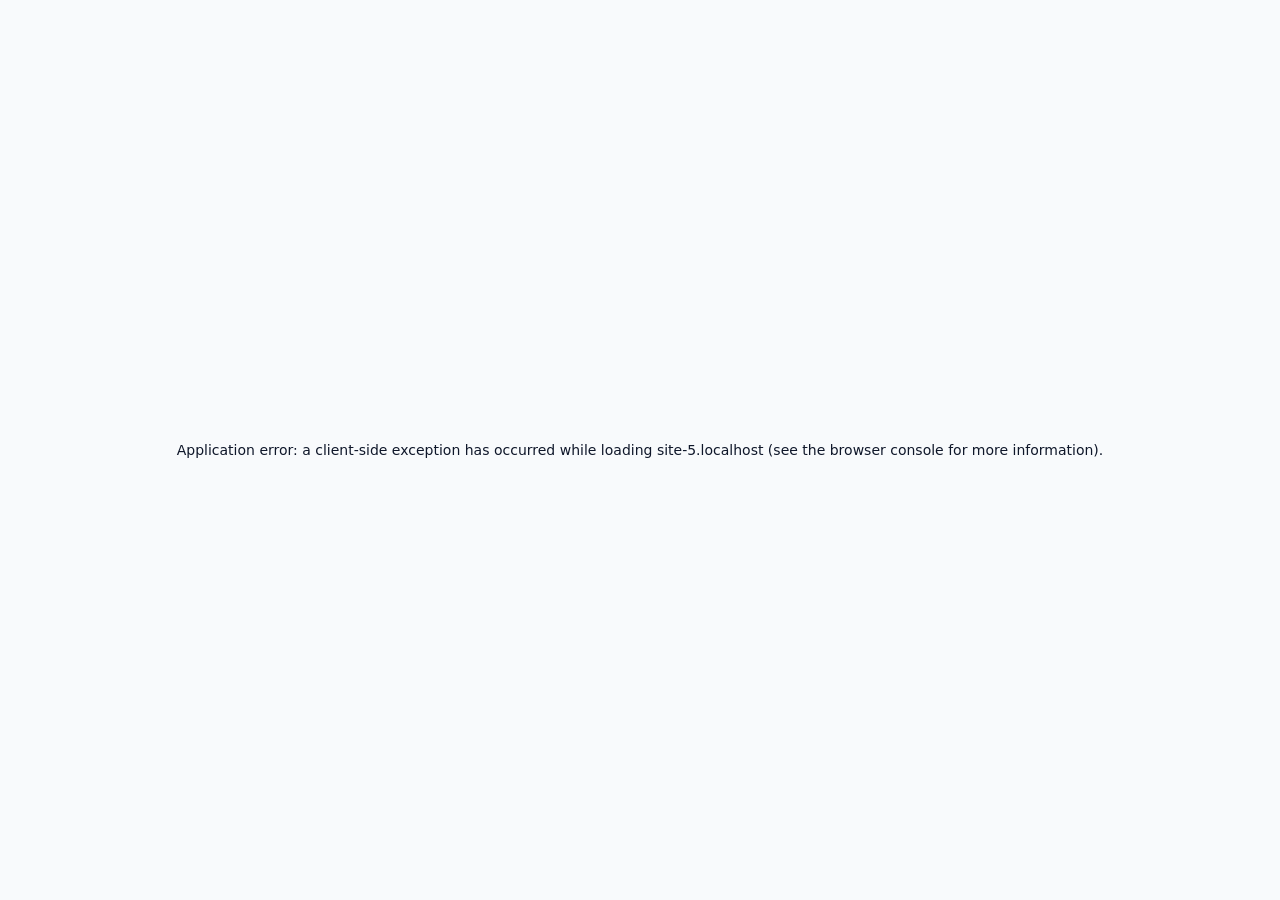
==== commit 4b4cf123: "Add files via upload" ====
--- a/index.html
+++ b/index.html
@@ -1,4 +1,4 @@
-<!DOCTYPE html><!--Zcydb93sHAVOvJS9E3Z8f--><html lang="en" class="__variable_1b85de"><head><meta charSet="utf-8"/><meta name="viewport" content="width=device-width, initial-scale=1"/><link rel="stylesheet" href="_next/static/css/96725da9d0b95951.css" data-precedence="next"/><link rel="preload" as="script" fetchPriority="low" href="_next/static/chunks/webpack-b5959229df8eb701.js"/><script src="_next/static/chunks/4bd1b696-c023c6e3521b1417.js" async=""></script><script src="_next/static/chunks/255-81ba70bd132d3eed.js" async=""></script><script src="_next/static/chunks/main-app-56dc203a5a717e88.js" async=""></script><script src="_next/static/chunks/619-ba102abea3e3d0e4.js" async=""></script><script src="_next/static/chunks/app/page-07d69a604b26d011.js" async=""></script><meta name="theme-color" media="(prefers-color-scheme: light)" content="#F8FAFC"/><meta name="theme-color" media="(prefers-color-scheme: dark)" content="#0B1220"/><title>BlockNums</title><meta name="description" content="Private Android call screener. Local data, anonymous analytics, one-time Premium."/><meta name="application-name" content="BlockNums"/><link rel="icon" href="icon.svg?46dcf05506e258d5" type="image/svg+xml" sizes="any"/><script>(() => {
+<!DOCTYPE html><!--KBdgpvIvzgxjtQA64spS_--><html lang="en" class="__variable_1b85de"><head><meta charSet="utf-8"/><meta name="viewport" content="width=device-width, initial-scale=1"/><link rel="stylesheet" href="assets/static/css/96725da9d0b95951.css" data-precedence="next"/><link rel="preload" as="script" fetchPriority="low" href="assets/static/chunks/webpack-b5959229df8eb701.js"/><script src="assets/static/chunks/4bd1b696-c023c6e3521b1417.js" async=""></script><script src="assets/static/chunks/255-81ba70bd132d3eed.js" async=""></script><script src="assets/static/chunks/main-app-56dc203a5a717e88.js" async=""></script><script src="assets/static/chunks/619-ba102abea3e3d0e4.js" async=""></script><script src="assets/static/chunks/app/page-07d69a604b26d011.js" async=""></script><meta name="theme-color" media="(prefers-color-scheme: light)" content="#F8FAFC"/><meta name="theme-color" media="(prefers-color-scheme: dark)" content="#0B1220"/><title>BlockNums</title><meta name="description" content="Private Android call screener. Local data, anonymous analytics, one-time Premium."/><meta name="application-name" content="BlockNums"/><link rel="icon" href="icon.svg?46dcf05506e258d5" type="image/svg+xml" sizes="any"/><script>(() => {
   try {
     const stored = window.localStorage.getItem('blocknums-theme');
     const prefersDark = window.matchMedia && window.matchMedia('(prefers-color-scheme: dark)').matches;
@@ -7,7 +7,7 @@
   } catch (_e) {
     document.documentElement.setAttribute('data-theme', 'light');
   }
-})();</script><script src="_next/static/chunks/polyfills-42372ed130431b0a.js" noModule=""></script></head><body><div hidden=""><!--$--><!--/$--></div><main style="display:flex;min-height:100vh;align-items:center;justify-content:center;text-align:center;padding:2rem;font-family:system-ui, sans-serif"><script>(() => {
+})();</script><script src="assets/static/chunks/polyfills-42372ed130431b0a.js" noModule=""></script></head><body><div hidden=""><!--$--><!--/$--></div><main style="display:flex;min-height:100vh;align-items:center;justify-content:center;text-align:center;padding:2rem;font-family:system-ui, sans-serif"><script>(() => {
   try {
     var supported = ['fr','en','es','de'];
     var nav = (navigator.language || navigator.userLanguage || 'en').toLowerCase();
@@ -17,4 +17,4 @@
   } catch (_e) {
     window.location.replace('en/');
   }
-})();</script><noscript><h1 style="font-size:1.5rem;margin-bottom:1rem">BlockNums</h1><p>Choose your language / Choisir la langue :</p><ul style="list-style:none;padding:0;margin-top:1rem"><li style="margin:0.5rem 0"><a href="fr/">Français</a></li><li style="margin:0.5rem 0"><a href="en/">English</a></li><li style="margin:0.5rem 0"><a href="es/">Español</a></li><li style="margin:0.5rem 0"><a href="de/">Deutsch</a></li></ul></noscript><p style="color:#64748b;font-size:0.875rem">Loading BlockNums…</p></main><!--$--><!--/$--><script src="_next/static/chunks/webpack-b5959229df8eb701.js" id="_R_" async=""></script><script>(self.__next_f=self.__next_f||[]).push([0])</script><script>self.__next_f.push([1,"1:\"$Sreact.fragment\"\n2:I[9766,[],\"\"]\n3:I[8924,[],\"\"]\n4:I[2619,[\"619\",\"static/chunks/619-ba102abea3e3d0e4.js\",\"974\",\"static/chunks/app/page-07d69a604b26d011.js\"],\"\"]\n5:I[4431,[],\"OutletBoundary\"]\n7:I[5278,[],\"AsyncMetadataOutlet\"]\n9:I[4431,[],\"ViewportBoundary\"]\nb:I[4431,[],\"MetadataBoundary\"]\nc:\"$Sreact.suspense\"\ne:I[7150,[],\"\"]\n:HL[\"_next/static/css/96725da9d0b95951.css\",\"style\"]\n"])</script><script>self.__next_f.push([1,"0:{\"P\":null,\"b\":\"Zcydb93sHAVOvJS9E3Z8f\",\"p\":\"\",\"c\":[\"\",\"\"],\"i\":false,\"f\":[[[\"\",{\"children\":[\"__PAGE__\",{}]},\"$undefined\",\"$undefined\",true],[\"\",[\"$\",\"$1\",\"c\",{\"children\":[[[\"$\",\"link\",\"0\",{\"rel\":\"stylesheet\",\"href\":\"_next/static/css/96725da9d0b95951.css\",\"precedence\":\"next\",\"crossOrigin\":\"$undefined\",\"nonce\":\"$undefined\"}]],[\"$\",\"html\",null,{\"lang\":\"en\",\"className\":\"__variable_1b85de\",\"suppressHydrationWarning\":true,\"children\":[[\"$\",\"head\",null,{\"children\":[\"$\",\"script\",null,{\"dangerouslySetInnerHTML\":{\"__html\":\"(() =\u003e {\\n  try {\\n    const stored = window.localStorage.getItem('blocknums-theme');\\n    const prefersDark = window.matchMedia \u0026\u0026 window.matchMedia('(prefers-color-scheme: dark)').matches;\\n    const theme = stored === 'dark' || stored === 'light' ? stored : (prefersDark ? 'dark' : 'light');\\n    document.documentElement.setAttribute('data-theme', theme);\\n  } catch (_e) {\\n    document.documentElement.setAttribute('data-theme', 'light');\\n  }\\n})();\"}}]}],[\"$\",\"body\",null,{\"children\":[\"$\",\"$L2\",null,{\"parallelRouterKey\":\"children\",\"error\":\"$undefined\",\"errorStyles\":\"$undefined\",\"errorScripts\":\"$undefined\",\"template\":[\"$\",\"$L3\",null,{}],\"templateStyles\":\"$undefined\",\"templateScripts\":\"$undefined\",\"notFound\":[[[\"$\",\"title\",null,{\"children\":\"404: This page could not be found.\"}],[\"$\",\"div\",null,{\"style\":{\"fontFamily\":\"system-ui,\\\"Segoe UI\\\",Roboto,Helvetica,Arial,sans-serif,\\\"Apple Color Emoji\\\",\\\"Segoe UI Emoji\\\"\",\"height\":\"100vh\",\"textAlign\":\"center\",\"display\":\"flex\",\"flexDirection\":\"column\",\"alignItems\":\"center\",\"justifyContent\":\"center\"},\"children\":[\"$\",\"div\",null,{\"children\":[[\"$\",\"style\",null,{\"dangerouslySetInnerHTML\":{\"__html\":\"body{color:#000;background:#fff;margin:0}.next-error-h1{border-right:1px solid rgba(0,0,0,.3)}@media (prefers-color-scheme:dark){body{color:#fff;background:#000}.next-error-h1{border-right:1px solid rgba(255,255,255,.3)}}\"}}],[\"$\",\"h1\",null,{\"className\":\"next-error-h1\",\"style\":{\"display\":\"inline-block\",\"margin\":\"0 20px 0 0\",\"padding\":\"0 23px 0 0\",\"fontSize\":24,\"fontWeight\":500,\"verticalAlign\":\"top\",\"lineHeight\":\"49px\"},\"children\":404}],[\"$\",\"div\",null,{\"style\":{\"display\":\"inline-block\"},\"children\":[\"$\",\"h2\",null,{\"style\":{\"fontSize\":14,\"fontWeight\":400,\"lineHeight\":\"49px\",\"margin\":0},\"children\":\"This page could not be found.\"}]}]]}]}]],[]],\"forbidden\":\"$undefined\",\"unauthorized\":\"$undefined\"}]}]]}]]}],{\"children\":[\"__PAGE__\",[\"$\",\"$1\",\"c\",{\"children\":[[\"$\",\"main\",null,{\"style\":{\"display\":\"flex\",\"minHeight\":\"100vh\",\"alignItems\":\"center\",\"justifyContent\":\"center\",\"textAlign\":\"center\",\"padding\":\"2rem\",\"fontFamily\":\"system-ui, sans-serif\"},\"children\":[[\"$\",\"script\",null,{\"dangerouslySetInnerHTML\":{\"__html\":\"(() =\u003e {\\n  try {\\n    var supported = ['fr','en','es','de'];\\n    var nav = (navigator.language || navigator.userLanguage || 'en').toLowerCase();\\n    var primary = nav.split('-')[0];\\n    var target = supported.indexOf(primary) !== -1 ? primary : 'en';\\n    window.location.replace(target + '/');\\n  } catch (_e) {\\n    window.location.replace('en/');\\n  }\\n})();\"}}],[\"$\",\"noscript\",null,{\"children\":[[\"$\",\"h1\",null,{\"style\":{\"fontSize\":\"1.5rem\",\"marginBottom\":\"1rem\"},\"children\":\"BlockNums\"}],[\"$\",\"p\",null,{\"children\":\"Choose your language / Choisir la langue :\"}],[\"$\",\"ul\",null,{\"style\":{\"listStyle\":\"none\",\"padding\":0,\"marginTop\":\"1rem\"},\"children\":[[\"$\",\"li\",\"fr\",{\"style\":{\"margin\":\"0.5rem 0\"},\"children\":[\"$\",\"$L4\",null,{\"href\":\"fr/\",\"children\":\"Français\"}]}],[\"$\",\"li\",\"en\",{\"style\":{\"margin\":\"0.5rem 0\"},\"children\":[\"$\",\"$L4\",null,{\"href\":\"en/\",\"children\":\"English\"}]}],[\"$\",\"li\",\"es\",{\"style\":{\"margin\":\"0.5rem 0\"},\"children\":[\"$\",\"$L4\",null,{\"href\":\"es/\",\"children\":\"Español\"}]}],[\"$\",\"li\",\"de\",{\"style\":{\"margin\":\"0.5rem 0\"},\"children\":[\"$\",\"$L4\",null,{\"href\":\"de/\",\"children\":\"Deutsch\"}]}]]}]]}],[\"$\",\"p\",null,{\"style\":{\"color\":\"#64748b\",\"fontSize\":\"0.875rem\"},\"children\":\"Loading BlockNums…\"}]]}],null,[\"$\",\"$L5\",null,{\"children\":[\"$L6\",[\"$\",\"$L7\",null,{\"promise\":\"$@8\"}]]}]]}],{},null,false]},null,false],[\"$\",\"$1\",\"h\",{\"children\":[null,[[\"$\",\"$L9\",null,{\"children\":\"$La\"}],null],[\"$\",\"$Lb\",null,{\"children\":[\"$\",\"div\",null,{\"hidden\":true,\"children\":[\"$\",\"$c\",null,{\"fallback\":null,\"children\":\"$Ld\"}]}]}]]}],false]],\"m\":\"$undefined\",\"G\":[\"$e\",[]],\"s\":false,\"S\":true}\n"])</script><script>self.__next_f.push([1,"a:[[\"$\",\"meta\",\"0\",{\"charSet\":\"utf-8\"}],[\"$\",\"meta\",\"1\",{\"name\":\"viewport\",\"content\":\"width=device-width, initial-scale=1\"}],[\"$\",\"meta\",\"2\",{\"name\":\"theme-color\",\"media\":\"(prefers-color-scheme: light)\",\"content\":\"#F8FAFC\"}],[\"$\",\"meta\",\"3\",{\"name\":\"theme-color\",\"media\":\"(prefers-color-scheme: dark)\",\"content\":\"#0B1220\"}]]\n6:null\n"])</script><script>self.__next_f.push([1,"f:I[622,[],\"IconMark\"]\n8:{\"metadata\":[[\"$\",\"title\",\"0\",{\"children\":\"BlockNums\"}],[\"$\",\"meta\",\"1\",{\"name\":\"description\",\"content\":\"Private Android call screener. Local data, anonymous analytics, one-time Premium.\"}],[\"$\",\"meta\",\"2\",{\"name\":\"application-name\",\"content\":\"BlockNums\"}],[\"$\",\"link\",\"3\",{\"rel\":\"icon\",\"href\":\"icon.svg?46dcf05506e258d5\",\"type\":\"image/svg+xml\",\"sizes\":\"any\"}],[\"$\",\"$Lf\",\"4\",{}]],\"error\":null,\"digest\":\"$undefined\"}\n"])</script><script>self.__next_f.push([1,"d:\"$8:metadata\"\n"])</script></body></html>+})();</script><noscript><h1 style="font-size:1.5rem;margin-bottom:1rem">BlockNums</h1><p>Choose your language / Choisir la langue :</p><ul style="list-style:none;padding:0;margin-top:1rem"><li style="margin:0.5rem 0"><a href="fr/">Français</a></li><li style="margin:0.5rem 0"><a href="en/">English</a></li><li style="margin:0.5rem 0"><a href="es/">Español</a></li><li style="margin:0.5rem 0"><a href="de/">Deutsch</a></li></ul></noscript><p style="color:#64748b;font-size:0.875rem">Loading BlockNums…</p></main><!--$--><!--/$--><script src="assets/static/chunks/webpack-b5959229df8eb701.js" id="_R_" async=""></script><script>(self.__next_f=self.__next_f||[]).push([0])</script><script>self.__next_f.push([1,"1:\"$Sreact.fragment\"\n2:I[9766,[],\"\"]\n3:I[8924,[],\"\"]\n4:I[2619,[\"619\",\"static/chunks/619-ba102abea3e3d0e4.js\",\"974\",\"static/chunks/app/page-07d69a604b26d011.js\"],\"\"]\n5:I[4431,[],\"OutletBoundary\"]\n7:I[5278,[],\"AsyncMetadataOutlet\"]\n9:I[4431,[],\"ViewportBoundary\"]\nb:I[4431,[],\"MetadataBoundary\"]\nc:\"$Sreact.suspense\"\ne:I[7150,[],\"\"]\n:HL[\"assets/static/css/96725da9d0b95951.css\",\"style\"]\n"])</script><script>self.__next_f.push([1,"0:{\"P\":null,\"b\":\"KBdgpvIvzgxjtQA64spS-\",\"p\":\"\",\"c\":[\"\",\"\"],\"i\":false,\"f\":[[[\"\",{\"children\":[\"__PAGE__\",{}]},\"$undefined\",\"$undefined\",true],[\"\",[\"$\",\"$1\",\"c\",{\"children\":[[[\"$\",\"link\",\"0\",{\"rel\":\"stylesheet\",\"href\":\"assets/static/css/96725da9d0b95951.css\",\"precedence\":\"next\",\"crossOrigin\":\"$undefined\",\"nonce\":\"$undefined\"}]],[\"$\",\"html\",null,{\"lang\":\"en\",\"className\":\"__variable_1b85de\",\"suppressHydrationWarning\":true,\"children\":[[\"$\",\"head\",null,{\"children\":[\"$\",\"script\",null,{\"dangerouslySetInnerHTML\":{\"__html\":\"(() =\u003e {\\n  try {\\n    const stored = window.localStorage.getItem('blocknums-theme');\\n    const prefersDark = window.matchMedia \u0026\u0026 window.matchMedia('(prefers-color-scheme: dark)').matches;\\n    const theme = stored === 'dark' || stored === 'light' ? stored : (prefersDark ? 'dark' : 'light');\\n    document.documentElement.setAttribute('data-theme', theme);\\n  } catch (_e) {\\n    document.documentElement.setAttribute('data-theme', 'light');\\n  }\\n})();\"}}]}],[\"$\",\"body\",null,{\"children\":[\"$\",\"$L2\",null,{\"parallelRouterKey\":\"children\",\"error\":\"$undefined\",\"errorStyles\":\"$undefined\",\"errorScripts\":\"$undefined\",\"template\":[\"$\",\"$L3\",null,{}],\"templateStyles\":\"$undefined\",\"templateScripts\":\"$undefined\",\"notFound\":[[[\"$\",\"title\",null,{\"children\":\"404: This page could not be found.\"}],[\"$\",\"div\",null,{\"style\":{\"fontFamily\":\"system-ui,\\\"Segoe UI\\\",Roboto,Helvetica,Arial,sans-serif,\\\"Apple Color Emoji\\\",\\\"Segoe UI Emoji\\\"\",\"height\":\"100vh\",\"textAlign\":\"center\",\"display\":\"flex\",\"flexDirection\":\"column\",\"alignItems\":\"center\",\"justifyContent\":\"center\"},\"children\":[\"$\",\"div\",null,{\"children\":[[\"$\",\"style\",null,{\"dangerouslySetInnerHTML\":{\"__html\":\"body{color:#000;background:#fff;margin:0}.next-error-h1{border-right:1px solid rgba(0,0,0,.3)}@media (prefers-color-scheme:dark){body{color:#fff;background:#000}.next-error-h1{border-right:1px solid rgba(255,255,255,.3)}}\"}}],[\"$\",\"h1\",null,{\"className\":\"next-error-h1\",\"style\":{\"display\":\"inline-block\",\"margin\":\"0 20px 0 0\",\"padding\":\"0 23px 0 0\",\"fontSize\":24,\"fontWeight\":500,\"verticalAlign\":\"top\",\"lineHeight\":\"49px\"},\"children\":404}],[\"$\",\"div\",null,{\"style\":{\"display\":\"inline-block\"},\"children\":[\"$\",\"h2\",null,{\"style\":{\"fontSize\":14,\"fontWeight\":400,\"lineHeight\":\"49px\",\"margin\":0},\"children\":\"This page could not be found.\"}]}]]}]}]],[]],\"forbidden\":\"$undefined\",\"unauthorized\":\"$undefined\"}]}]]}]]}],{\"children\":[\"__PAGE__\",[\"$\",\"$1\",\"c\",{\"children\":[[\"$\",\"main\",null,{\"style\":{\"display\":\"flex\",\"minHeight\":\"100vh\",\"alignItems\":\"center\",\"justifyContent\":\"center\",\"textAlign\":\"center\",\"padding\":\"2rem\",\"fontFamily\":\"system-ui, sans-serif\"},\"children\":[[\"$\",\"script\",null,{\"dangerouslySetInnerHTML\":{\"__html\":\"(() =\u003e {\\n  try {\\n    var supported = ['fr','en','es','de'];\\n    var nav = (navigator.language || navigator.userLanguage || 'en').toLowerCase();\\n    var primary = nav.split('-')[0];\\n    var target = supported.indexOf(primary) !== -1 ? primary : 'en';\\n    window.location.replace(target + '/');\\n  } catch (_e) {\\n    window.location.replace('en/');\\n  }\\n})();\"}}],[\"$\",\"noscript\",null,{\"children\":[[\"$\",\"h1\",null,{\"style\":{\"fontSize\":\"1.5rem\",\"marginBottom\":\"1rem\"},\"children\":\"BlockNums\"}],[\"$\",\"p\",null,{\"children\":\"Choose your language / Choisir la langue :\"}],[\"$\",\"ul\",null,{\"style\":{\"listStyle\":\"none\",\"padding\":0,\"marginTop\":\"1rem\"},\"children\":[[\"$\",\"li\",\"fr\",{\"style\":{\"margin\":\"0.5rem 0\"},\"children\":[\"$\",\"$L4\",null,{\"href\":\"fr/\",\"children\":\"Français\"}]}],[\"$\",\"li\",\"en\",{\"style\":{\"margin\":\"0.5rem 0\"},\"children\":[\"$\",\"$L4\",null,{\"href\":\"en/\",\"children\":\"English\"}]}],[\"$\",\"li\",\"es\",{\"style\":{\"margin\":\"0.5rem 0\"},\"children\":[\"$\",\"$L4\",null,{\"href\":\"es/\",\"children\":\"Español\"}]}],[\"$\",\"li\",\"de\",{\"style\":{\"margin\":\"0.5rem 0\"},\"children\":[\"$\",\"$L4\",null,{\"href\":\"de/\",\"children\":\"Deutsch\"}]}]]}]]}],[\"$\",\"p\",null,{\"style\":{\"color\":\"#64748b\",\"fontSize\":\"0.875rem\"},\"children\":\"Loading BlockNums…\"}]]}],null,[\"$\",\"$L5\",null,{\"children\":[\"$L6\",[\"$\",\"$L7\",null,{\"promise\":\"$@8\"}]]}]]}],{},null,false]},null,false],[\"$\",\"$1\",\"h\",{\"children\":[null,[[\"$\",\"$L9\",null,{\"children\":\"$La\"}],null],[\"$\",\"$Lb\",null,{\"children\":[\"$\",\"div\",null,{\"hidden\":true,\"children\":[\"$\",\"$c\",null,{\"fallback\":null,\"children\":\"$Ld\"}]}]}]]}],false]],\"m\":\"$undefined\",\"G\":[\"$e\",[]],\"s\":false,\"S\":true}\n"])</script><script>self.__next_f.push([1,"a:[[\"$\",\"meta\",\"0\",{\"charSet\":\"utf-8\"}],[\"$\",\"meta\",\"1\",{\"name\":\"viewport\",\"content\":\"width=device-width, initial-scale=1\"}],[\"$\",\"meta\",\"2\",{\"name\":\"theme-color\",\"media\":\"(prefers-color-scheme: light)\",\"content\":\"#F8FAFC\"}],[\"$\",\"meta\",\"3\",{\"name\":\"theme-color\",\"media\":\"(prefers-color-scheme: dark)\",\"content\":\"#0B1220\"}]]\n6:null\n"])</script><script>self.__next_f.push([1,"f:I[622,[],\"IconMark\"]\n8:{\"metadata\":[[\"$\",\"title\",\"0\",{\"children\":\"BlockNums\"}],[\"$\",\"meta\",\"1\",{\"name\":\"description\",\"content\":\"Private Android call screener. Local data, anonymous analytics, one-time Premium.\"}],[\"$\",\"meta\",\"2\",{\"name\":\"application-name\",\"content\":\"BlockNums\"}],[\"$\",\"link\",\"3\",{\"rel\":\"icon\",\"href\":\"icon.svg?46dcf05506e258d5\",\"type\":\"image/svg+xml\",\"sizes\":\"any\"}],[\"$\",\"$Lf\",\"4\",{}]],\"error\":null,\"digest\":\"$undefined\"}\n"])</script><script>self.__next_f.push([1,"d:\"$8:metadata\"\n"])</script></body></html>
--- a/assets/static/css/96725da9d0b95951.css
+++ b/assets/static/css/96725da9d0b95951.css
@@ -0,0 +1,3 @@
+@font-face{font-family:Inter;font-style:normal;font-weight:100 900;font-display:swap;src:url(../media/ba9851c3c22cd980-s.woff2) format("woff2");unicode-range:u+0460-052f,u+1c80-1c8a,u+20b4,u+2de0-2dff,u+a640-a69f,u+fe2e-fe2f}@font-face{font-family:Inter;font-style:normal;font-weight:100 900;font-display:swap;src:url(../media/21350d82a1f187e9-s.woff2) format("woff2");unicode-range:u+0301,u+0400-045f,u+0490-0491,u+04b0-04b1,u+2116}@font-face{font-family:Inter;font-style:normal;font-weight:100 900;font-display:swap;src:url(../media/c5fe6dc8356a8c31-s.woff2) format("woff2");unicode-range:u+1f??}@font-face{font-family:Inter;font-style:normal;font-weight:100 900;font-display:swap;src:url(../media/19cfc7226ec3afaa-s.woff2) format("woff2");unicode-range:u+0370-0377,u+037a-037f,u+0384-038a,u+038c,u+038e-03a1,u+03a3-03ff}@font-face{font-family:Inter;font-style:normal;font-weight:100 900;font-display:swap;src:url(../media/df0a9ae256c0569c-s.woff2) format("woff2");unicode-range:u+0102-0103,u+0110-0111,u+0128-0129,u+0168-0169,u+01a0-01a1,u+01af-01b0,u+0300-0301,u+0303-0304,u+0308-0309,u+0323,u+0329,u+1ea0-1ef9,u+20ab}@font-face{font-family:Inter;font-style:normal;font-weight:100 900;font-display:swap;src:url(../media/8e9860b6e62d6359-s.p.woff2) format("woff2");unicode-range:u+0100-02ba,u+02bd-02c5,u+02c7-02cc,u+02ce-02d7,u+02dd-02ff,u+0304,u+0308,u+0329,u+1d00-1dbf,u+1e00-1e9f,u+1ef2-1eff,u+2020,u+20a0-20ab,u+20ad-20c0,u+2113,u+2c60-2c7f,u+a720-a7ff}@font-face{font-family:Inter;font-style:normal;font-weight:100 900;font-display:swap;src:url(../media/e4af272ccee01ff0-s.p.woff2) format("woff2");unicode-range:u+00??,u+0131,u+0152-0153,u+02bb-02bc,u+02c6,u+02da,u+02dc,u+0304,u+0308,u+0329,u+2000-206f,u+20ac,u+2122,u+2191,u+2193,u+2212,u+2215,u+feff,u+fffd}@font-face{font-family:Inter Fallback;src:local("Arial");ascent-override:90.44%;descent-override:22.52%;line-gap-override:0.00%;size-adjust:107.12%}.__className_1b85de{font-family:Inter,Inter Fallback;font-style:normal}.__variable_1b85de{--font-sans:"Inter","Inter Fallback"}*,:after,:before{--tw-border-spacing-x:0;--tw-border-spacing-y:0;--tw-translate-x:0;--tw-translate-y:0;--tw-rotate:0;--tw-skew-x:0;--tw-skew-y:0;--tw-scale-x:1;--tw-scale-y:1;--tw-pan-x: ;--tw-pan-y: ;--tw-pinch-zoom: ;--tw-scroll-snap-strictness:proximity;--tw-gradient-from-position: ;--tw-gradient-via-position: ;--tw-gradient-to-position: ;--tw-ordinal: ;--tw-slashed-zero: ;--tw-numeric-figure: ;--tw-numeric-spacing: ;--tw-numeric-fraction: ;--tw-ring-inset: ;--tw-ring-offset-width:0px;--tw-ring-offset-color:#fff;--tw-ring-color:rgb(59 130 246/0.5);--tw-ring-offset-shadow:0 0 #0000;--tw-ring-shadow:0 0 #0000;--tw-shadow:0 0 #0000;--tw-shadow-colored:0 0 #0000;--tw-blur: ;--tw-brightness: ;--tw-contrast: ;--tw-grayscale: ;--tw-hue-rotate: ;--tw-invert: ;--tw-saturate: ;--tw-sepia: ;--tw-drop-shadow: ;--tw-backdrop-blur: ;--tw-backdrop-brightness: ;--tw-backdrop-contrast: ;--tw-backdrop-grayscale: ;--tw-backdrop-hue-rotate: ;--tw-backdrop-invert: ;--tw-backdrop-opacity: ;--tw-backdrop-saturate: ;--tw-backdrop-sepia: ;--tw-contain-size: ;--tw-contain-layout: ;--tw-contain-paint: ;--tw-contain-style: }::backdrop{--tw-border-spacing-x:0;--tw-border-spacing-y:0;--tw-translate-x:0;--tw-translate-y:0;--tw-rotate:0;--tw-skew-x:0;--tw-skew-y:0;--tw-scale-x:1;--tw-scale-y:1;--tw-pan-x: ;--tw-pan-y: ;--tw-pinch-zoom: ;--tw-scroll-snap-strictness:proximity;--tw-gradient-from-position: ;--tw-gradient-via-position: ;--tw-gradient-to-position: ;--tw-ordinal: ;--tw-slashed-zero: ;--tw-numeric-figure: ;--tw-numeric-spacing: ;--tw-numeric-fraction: ;--tw-ring-inset: ;--tw-ring-offset-width:0px;--tw-ring-offset-color:#fff;--tw-ring-color:rgb(59 130 246/0.5);--tw-ring-offset-shadow:0 0 #0000;--tw-ring-shadow:0 0 #0000;--tw-shadow:0 0 #0000;--tw-shadow-colored:0 0 #0000;--tw-blur: ;--tw-brightness: ;--tw-contrast: ;--tw-grayscale: ;--tw-hue-rotate: ;--tw-invert: ;--tw-saturate: ;--tw-sepia: ;--tw-drop-shadow: ;--tw-backdrop-blur: ;--tw-backdrop-brightness: ;--tw-backdrop-contrast: ;--tw-backdrop-grayscale: ;--tw-backdrop-hue-rotate: ;--tw-backdrop-invert: ;--tw-backdrop-opacity: ;--tw-backdrop-saturate: ;--tw-backdrop-sepia: ;--tw-contain-size: ;--tw-contain-layout: ;--tw-contain-paint: ;--tw-contain-style: }/*
+! tailwindcss v3.4.19 | MIT License | https://tailwindcss.com
+*/*,:after,:before{box-sizing:border-box;border:0 solid #e5e7eb}:after,:before{--tw-content:""}:host,html{line-height:1.5;-webkit-text-size-adjust:100%;-moz-tab-size:4;-o-tab-size:4;tab-size:4;font-family:var(--font-sans),ui-sans-serif,system-ui,sans-serif;font-feature-settings:normal;font-variation-settings:normal;-webkit-tap-highlight-color:transparent}body{margin:0;line-height:inherit}hr{height:0;color:inherit;border-top-width:1px}abbr:where([title]){-webkit-text-decoration:underline dotted;text-decoration:underline dotted}h1,h2,h3,h4,h5,h6{font-size:inherit;font-weight:inherit}a{color:inherit;text-decoration:inherit}b,strong{font-weight:bolder}code,kbd,pre,samp{font-family:ui-monospace,SFMono-Regular,Menlo,Monaco,Consolas,Liberation Mono,Courier New,monospace;font-feature-settings:normal;font-variation-settings:normal;font-size:1em}small{font-size:80%}sub,sup{font-size:75%;line-height:0;position:relative;vertical-align:baseline}sub{bottom:-.25em}sup{top:-.5em}table{text-indent:0;border-color:inherit;border-collapse:collapse}button,input,optgroup,select,textarea{font-family:inherit;font-feature-settings:inherit;font-variation-settings:inherit;font-size:100%;font-weight:inherit;line-height:inherit;letter-spacing:inherit;color:inherit;margin:0;padding:0}button,select{text-transform:none}button,input:where([type=button]),input:where([type=reset]),input:where([type=submit]){-webkit-appearance:button;background-color:transparent;background-image:none}:-moz-focusring{outline:auto}:-moz-ui-invalid{box-shadow:none}progress{vertical-align:baseline}::-webkit-inner-spin-button,::-webkit-outer-spin-button{height:auto}[type=search]{-webkit-appearance:textfield;outline-offset:-2px}::-webkit-search-decoration{-webkit-appearance:none}::-webkit-file-upload-button{-webkit-appearance:button;font:inherit}summary{display:list-item}blockquote,dd,dl,figure,h1,h2,h3,h4,h5,h6,hr,p,pre{margin:0}fieldset{margin:0}fieldset,legend{padding:0}menu,ol,ul{list-style:none;margin:0;padding:0}dialog{padding:0}textarea{resize:vertical}input::-moz-placeholder,textarea::-moz-placeholder{opacity:1;color:#9ca3af}input::placeholder,textarea::placeholder{opacity:1;color:#9ca3af}[role=button],button{cursor:pointer}:disabled{cursor:default}audio,canvas,embed,iframe,img,object,svg,video{display:block;vertical-align:middle}img,video{max-width:100%;height:auto}[hidden]:where(:not([hidden=until-found])){display:none}.sr-only{position:absolute;width:1px;height:1px;padding:0;margin:-1px;overflow:hidden;clip:rect(0,0,0,0);white-space:nowrap;border-width:0}.pointer-events-none{pointer-events:none}.static{position:static}.fixed{position:fixed}.absolute{position:absolute}.relative{position:relative}.sticky{position:sticky}.inset-0{inset:0}.-inset-x-6{left:-1.5rem;right:-1.5rem}.inset-x-4{left:1rem;right:1rem}.-bottom-6{bottom:-1.5rem}.-top-8{top:-2rem}.bottom-full{bottom:100%}.left-0{left:0}.left-1\/2{left:50%}.right-0{right:0}.top-0{top:0}.top-1\/2{top:50%}.top-2{top:.5rem}.top-\[calc\(3\.5rem\+env\(safe-area-inset-top\2c 0px\)\)\]{top:calc(3.5rem + env(safe-area-inset-top,0px))}.top-auto{top:auto}.top-full{top:100%}.z-10{z-index:10}.z-40{z-index:40}.z-\[45\]{z-index:45}.z-\[50\]{z-index:50}.z-\[60\]{z-index:60}.mx-auto{margin-left:auto;margin-right:auto}.mb-1{margin-bottom:.25rem}.mb-3{margin-bottom:.75rem}.mt-0{margin-top:0}.mt-1{margin-top:.25rem}.mt-10{margin-top:2.5rem}.mt-12{margin-top:3rem}.mt-2{margin-top:.5rem}.mt-24{margin-top:6rem}.mt-3{margin-top:.75rem}.mt-4{margin-top:1rem}.mt-5{margin-top:1.25rem}.mt-8{margin-top:2rem}.block{display:block}.inline-block{display:inline-block}.inline{display:inline}.flex{display:flex}.inline-flex{display:inline-flex}.table{display:table}.grid{display:grid}.contents{display:contents}.hidden{display:none}.aspect-\[9\/19\]{aspect-ratio:9/19}.h-1\.5{height:.375rem}.h-10{height:2.5rem}.h-14{height:3.5rem}.h-2{height:.5rem}.h-24{height:6rem}.h-4{height:1rem}.h-48{height:12rem}.h-5{height:1.25rem}.h-7{height:1.75rem}.h-8{height:2rem}.h-auto{height:auto}.h-full{height:100%}.max-h-\[60vh\]{max-height:60vh}.max-h-\[min\(70vh\2c 560px\)\]{max-height:min(70vh,560px)}.max-h-\[min\(80vh\2c 560px\)\]{max-height:min(80vh,560px)}.min-h-screen{min-height:100vh}.w-1\.5{width:.375rem}.w-10{width:2.5rem}.w-14{width:3.5rem}.w-2{width:.5rem}.w-20{width:5rem}.w-24{width:6rem}.w-4{width:1rem}.w-5{width:1.25rem}.w-6{width:1.5rem}.w-7{width:1.75rem}.w-8{width:2rem}.w-\[min\(90vw\2c 520px\)\]{width:min(90vw,520px)}.w-auto{width:auto}.w-full{width:100%}.min-w-0{min-width:0}.min-w-\[1\.75rem\]{min-width:1.75rem}.min-w-\[10rem\]{min-width:10rem}.max-w-2xl{max-width:42rem}.max-w-3xl{max-width:48rem}.max-w-4xl{max-width:56rem}.max-w-5xl{max-width:64rem}.max-w-6xl{max-width:72rem}.max-w-\[280px\]{max-width:280px}.max-w-\[min\(100\%\2c 340px\)\]{max-width:min(100%,340px)}.max-w-full{max-width:100%}.max-w-xl{max-width:36rem}.max-w-xs{max-width:20rem}.flex-1{flex:1 1 0%}.flex-shrink-0,.shrink-0{flex-shrink:0}.basis-\[80\%\]{flex-basis:80%}.-translate-x-1\/2{--tw-translate-x:-50%}.-translate-x-1\/2,.-translate-y-1\/2{transform:translate(var(--tw-translate-x),var(--tw-translate-y)) rotate(var(--tw-rotate)) skewX(var(--tw-skew-x)) skewY(var(--tw-skew-y)) scaleX(var(--tw-scale-x)) scaleY(var(--tw-scale-y))}.-translate-y-1\/2{--tw-translate-y:-50%}@keyframes ping{75%,to{transform:scale(2);opacity:0}}.animate-ping{animation:ping 1s cubic-bezier(0,0,.2,1) infinite}.snap-start{scroll-snap-align:start}.scroll-mt-24{scroll-margin-top:6rem}.scroll-mt-28{scroll-margin-top:7rem}.grid-cols-2{grid-template-columns:repeat(2,minmax(0,1fr))}.grid-cols-\[1\.4fr_1fr_1fr\]{grid-template-columns:1.4fr 1fr 1fr}.flex-col{flex-direction:column}.flex-wrap{flex-wrap:wrap}.items-start{align-items:flex-start}.items-center{align-items:center}.justify-end{justify-content:flex-end}.justify-center{justify-content:center}.justify-between{justify-content:space-between}.gap-1{gap:.25rem}.gap-1\.5{gap:.375rem}.gap-10{gap:2.5rem}.gap-2{gap:.5rem}.gap-3{gap:.75rem}.gap-4{gap:1rem}.gap-5{gap:1.25rem}.gap-8{gap:2rem}.gap-x-2{-moz-column-gap:.5rem;column-gap:.5rem}.gap-y-2{row-gap:.5rem}.space-y-1>:not([hidden])~:not([hidden]){--tw-space-y-reverse:0;margin-top:calc(.25rem * calc(1 - var(--tw-space-y-reverse)));margin-bottom:calc(.25rem * var(--tw-space-y-reverse))}.space-y-2>:not([hidden])~:not([hidden]){--tw-space-y-reverse:0;margin-top:calc(.5rem * calc(1 - var(--tw-space-y-reverse)));margin-bottom:calc(.5rem * var(--tw-space-y-reverse))}.space-y-3>:not([hidden])~:not([hidden]){--tw-space-y-reverse:0;margin-top:calc(.75rem * calc(1 - var(--tw-space-y-reverse)));margin-bottom:calc(.75rem * var(--tw-space-y-reverse))}.space-y-5>:not([hidden])~:not([hidden]){--tw-space-y-reverse:0;margin-top:calc(1.25rem * calc(1 - var(--tw-space-y-reverse)));margin-bottom:calc(1.25rem * var(--tw-space-y-reverse))}.space-y-6>:not([hidden])~:not([hidden]){--tw-space-y-reverse:0;margin-top:calc(1.5rem * calc(1 - var(--tw-space-y-reverse)));margin-bottom:calc(1.5rem * var(--tw-space-y-reverse))}.space-y-8>:not([hidden])~:not([hidden]){--tw-space-y-reverse:0;margin-top:calc(2rem * calc(1 - var(--tw-space-y-reverse)));margin-bottom:calc(2rem * var(--tw-space-y-reverse))}.divide-y>:not([hidden])~:not([hidden]){--tw-divide-y-reverse:0;border-top-width:calc(1px * calc(1 - var(--tw-divide-y-reverse)));border-bottom-width:calc(1px * var(--tw-divide-y-reverse))}.divide-\[color\:var\(--card-border\)\]>:not([hidden])~:not([hidden]){border-color:var(--card-border)}.overflow-hidden{overflow:hidden}.overflow-x-auto{overflow-x:auto}.overflow-y-auto{overflow-y:auto}.truncate{overflow:hidden;text-overflow:ellipsis;white-space:nowrap}.whitespace-pre-line{white-space:pre-line}.whitespace-pre-wrap{white-space:pre-wrap}.rounded-2xl{border-radius:18px}.rounded-\[1\.1rem\]{border-radius:1.1rem}.rounded-\[1\.75rem\]{border-radius:1.75rem}.rounded-\[2\.5rem\]{border-radius:2.5rem}.rounded-\[2rem\]{border-radius:2rem}.rounded-full{border-radius:9999px}.rounded-lg{border-radius:.5rem}.rounded-xl{border-radius:.75rem}.border{border-width:1px}.border-b{border-bottom-width:1px}.border-t{border-top-width:1px}.border-\[color\:var\(--card-border\)\]{border-color:var(--card-border)}.border-accent-coral\/40{border-color:rgb(251 113 133/.4)}.border-accent-coral\/45{border-color:rgb(251 113 133/.45)}.border-accent-coral\/60{border-color:rgb(251 113 133/.6)}.border-accent-lavender\/45{border-color:rgb(196 181 253/.45)}.border-accent-lavender\/60{border-color:rgb(196 181 253/.6)}.border-accent-mint\/45{border-color:rgb(187 247 208/.45)}.border-accent-mint\/60{border-color:rgb(187 247 208/.6)}.border-accent-sky\/45{border-color:rgb(125 211 252/.45)}.border-accent-sky\/50{border-color:rgb(125 211 252/.5)}.border-accent-teal\/40{border-color:rgb(94 234 212/.4)}.border-amber-400\/40{border-color:rgb(251 191 36/.4)}.bg-\[color\:rgba\(15\2c 23\2c 42\2c 0\.38\)\]{background-color:rgba(15,23,42,.38)}.bg-\[color\:var\(--bg-base\)\]{background-color:var(--bg-base)}.bg-\[color\:var\(--bg-soft\)\]{background-color:var(--bg-soft)}.bg-\[color\:var\(--card-bg\)\]{background-color:var(--card-bg)}.bg-accent-coral{--tw-bg-opacity:1;background-color:rgb(251 113 133/var(--tw-bg-opacity,1))}.bg-accent-coral\/15{background-color:rgb(251 113 133/.15)}.bg-accent-coral\/30{background-color:rgb(251 113 133/.3)}.bg-accent-lavender\/35{background-color:rgb(196 181 253/.35)}.bg-accent-lavender\/40{background-color:rgb(196 181 253/.4)}.bg-accent-mint\/30{background-color:rgb(187 247 208/.3)}.bg-accent-mint\/35{background-color:rgb(187 247 208/.35)}.bg-accent-mint\/40{background-color:rgb(187 247 208/.4)}.bg-accent-sky\/25{background-color:rgb(125 211 252/.25)}.bg-accent-sky\/30{background-color:rgb(125 211 252/.3)}.bg-accent-teal{--tw-bg-opacity:1;background-color:rgb(94 234 212/var(--tw-bg-opacity,1))}.bg-accent-teal\/20{background-color:rgb(94 234 212/.2)}.bg-amber-400\/15{background-color:rgb(251 191 36/.15)}.bg-bg-soft{background-color:var(--bg-soft)}.bg-\[radial-gradient\(ellipse_at_center\2c _rgba\(45\2c 212\2c 191\2c 0\.14\)_0\%\2c _transparent_68\%\)\]{background-image:radial-gradient(ellipse at center,rgba(45,212,191,.14) 0,transparent 68%)}.bg-cta-gradient{background-image:linear-gradient(90deg,var(--cta-from) 0,var(--cta-to) 100%)}.bg-clip-text{-webkit-background-clip:text;background-clip:text}.object-contain{-o-object-fit:contain;object-fit:contain}.object-cover{-o-object-fit:cover;object-fit:cover}.object-top{-o-object-position:top;object-position:top}.p-2{padding:.5rem}.p-3{padding:.75rem}.p-4{padding:1rem}.p-5{padding:1.25rem}.p-6{padding:1.5rem}.px-2{padding-left:.5rem;padding-right:.5rem}.px-2\.5{padding-left:.625rem;padding-right:.625rem}.px-3{padding-left:.75rem;padding-right:.75rem}.px-4{padding-left:1rem;padding-right:1rem}.px-6{padding-left:1.5rem;padding-right:1.5rem}.py-1{padding-top:.25rem;padding-bottom:.25rem}.py-1\.5{padding-top:.375rem;padding-bottom:.375rem}.py-10{padding-top:2.5rem;padding-bottom:2.5rem}.py-16{padding-top:4rem;padding-bottom:4rem}.py-2{padding-top:.5rem;padding-bottom:.5rem}.py-3{padding-top:.75rem;padding-bottom:.75rem}.py-4{padding-top:1rem;padding-bottom:1rem}.py-6{padding-top:1.5rem;padding-bottom:1.5rem}.pb-16{padding-bottom:4rem}.pb-2{padding-bottom:.5rem}.pb-6{padding-bottom:1.5rem}.pt-1{padding-top:.25rem}.pt-10{padding-top:2.5rem}.text-left{text-align:left}.text-center{text-align:center}.font-sans{font-family:var(--font-sans),ui-sans-serif,system-ui,sans-serif}.text-3xl{font-size:1.875rem;line-height:2.25rem}.text-4xl{font-size:2.25rem;line-height:2.5rem}.text-\[10px\]{font-size:10px}.text-base{font-size:1rem;line-height:1.5rem}.text-lg{font-size:1.125rem;line-height:1.75rem}.text-sm{font-size:.875rem;line-height:1.25rem}.text-xs{font-size:.75rem;line-height:1rem}.font-bold{font-weight:700}.font-medium{font-weight:500}.font-semibold{font-weight:600}.uppercase{text-transform:uppercase}.italic{font-style:italic}.tabular-nums{--tw-numeric-spacing:tabular-nums;font-variant-numeric:var(--tw-ordinal) var(--tw-slashed-zero) var(--tw-numeric-figure) var(--tw-numeric-spacing) var(--tw-numeric-fraction)}.leading-none{line-height:1}.leading-relaxed{line-height:1.625}.leading-snug{line-height:1.375}.leading-tight{line-height:1.25}.tracking-tight{letter-spacing:-.025em}.tracking-wide{letter-spacing:.025em}.text-\[color\:var\(--cta-text\)\]{color:var(--cta-text)}.text-accent-coral{--tw-text-opacity:1;color:rgb(251 113 133/var(--tw-text-opacity,1))}.text-amber-900{--tw-text-opacity:1;color:rgb(120 53 15/var(--tw-text-opacity,1))}.text-emerald-700{--tw-text-opacity:1;color:rgb(4 120 87/var(--tw-text-opacity,1))}.text-emerald-800{--tw-text-opacity:1;color:rgb(6 95 70/var(--tw-text-opacity,1))}.text-ink-primary{color:var(--text-primary)}.text-ink-secondary{color:var(--text-secondary)}.text-rose-700{--tw-text-opacity:1;color:rgb(190 18 60/var(--tw-text-opacity,1))}.text-rose-800{--tw-text-opacity:1;color:rgb(159 18 57/var(--tw-text-opacity,1))}.text-sky-700{--tw-text-opacity:1;color:rgb(3 105 161/var(--tw-text-opacity,1))}.text-sky-800{--tw-text-opacity:1;color:rgb(7 89 133/var(--tw-text-opacity,1))}.text-teal-800{--tw-text-opacity:1;color:rgb(17 94 89/var(--tw-text-opacity,1))}.text-teal-900{--tw-text-opacity:1;color:rgb(19 78 74/var(--tw-text-opacity,1))}.text-transparent{color:transparent}.text-violet-700{--tw-text-opacity:1;color:rgb(109 40 217/var(--tw-text-opacity,1))}.text-violet-800{--tw-text-opacity:1;color:rgb(91 33 182/var(--tw-text-opacity,1))}.underline-offset-2{text-underline-offset:2px}.opacity-30{opacity:.3}.opacity-70{opacity:.7}.opacity-80{opacity:.8}.shadow-glow{--tw-shadow:0 0 60px -20px var(--halo-color);--tw-shadow-colored:0 0 60px -20px var(--tw-shadow-color)}.shadow-glow,.shadow-soft{box-shadow:var(--tw-ring-offset-shadow,0 0 #0000),var(--tw-ring-shadow,0 0 #0000),var(--tw-shadow)}.shadow-soft{--tw-shadow:0 6px 24px -8px rgba(15,23,42,0.18);--tw-shadow-colored:0 6px 24px -8px var(--tw-shadow-color)}.ring-1{--tw-ring-offset-shadow:var(--tw-ring-inset) 0 0 0 var(--tw-ring-offset-width) var(--tw-ring-offset-color);--tw-ring-shadow:var(--tw-ring-inset) 0 0 0 calc(1px + var(--tw-ring-offset-width)) var(--tw-ring-color);box-shadow:var(--tw-ring-offset-shadow),var(--tw-ring-shadow),var(--tw-shadow,0 0 #0000)}.ring-\[color\:var\(--card-border\)\]{--tw-ring-color:var(--card-border)}.blur-2xl{--tw-blur:blur(40px)}.blur-2xl,.filter{filter:var(--tw-blur) var(--tw-brightness) var(--tw-contrast) var(--tw-grayscale) var(--tw-hue-rotate) var(--tw-invert) var(--tw-saturate) var(--tw-sepia) var(--tw-drop-shadow)}.backdrop-blur{--tw-backdrop-blur:blur(8px)}.backdrop-blur,.backdrop-blur-\[2px\]{backdrop-filter:var(--tw-backdrop-blur) var(--tw-backdrop-brightness) var(--tw-backdrop-contrast) var(--tw-backdrop-grayscale) var(--tw-backdrop-hue-rotate) var(--tw-backdrop-invert) var(--tw-backdrop-opacity) var(--tw-backdrop-saturate) var(--tw-backdrop-sepia)}.backdrop-blur-\[2px\]{--tw-backdrop-blur:blur(2px)}.transition{transition-property:color,background-color,border-color,text-decoration-color,fill,stroke,opacity,box-shadow,transform,filter,backdrop-filter;transition-timing-function:cubic-bezier(.4,0,.2,1);transition-duration:.15s}.transition-all{transition-property:all;transition-timing-function:cubic-bezier(.4,0,.2,1);transition-duration:.15s}.\[-webkit-overflow-scrolling\:touch\]{-webkit-overflow-scrolling:touch}:root,[data-theme=light]{--bg-base:#f8fafc;--bg-soft:#eef2ff;--text-primary:#0f172a;--text-secondary:#475569;--card-bg:rgba(255,255,255,0.72);--card-border:rgba(15,23,42,0.08);--cta-from:#5eead4;--cta-to:#7dd3fc;--cta-text:#0f172a;--halo-coral:rgba(251,113,133,0.18);--halo-sky:rgba(125,211,252,0.22);--halo-color:var(--halo-sky);color-scheme:light}[data-theme=dark]{--bg-base:#0b1220;--bg-soft:#1e293b;--text-primary:#f8fafc;--text-secondary:#94a3b8;--card-bg:rgba(255,255,255,0.05);--card-border:rgba(255,255,255,0.08);--cta-from:#5eead4;--cta-to:#7dd3fc;--cta-text:#0f172a;--halo-coral:rgba(251,113,133,0.22);--halo-sky:rgba(125,211,252,0.20);--halo-color:var(--halo-coral);color-scheme:dark}.theme-switching *,.theme-switching :after,.theme-switching :before{transition:none!important}html{-webkit-font-smoothing:antialiased;-moz-osx-font-smoothing:grayscale;text-rendering:optimizeLegibility}body{background-color:var(--bg-base);color:var(--text-primary);font-family:var(--font-sans),ui-sans-serif,system-ui,-apple-system,Segoe UI,Roboto,Helvetica,Arial,sans-serif}.halo-aurora{position:absolute;inset:-10% -10% auto -10%;height:60%;pointer-events:none;z-index:0;filter:blur(60px);background:radial-gradient(40% 60% at 20% 30%,var(--halo-coral) 0,transparent 70%),radial-gradient(40% 60% at 80% 30%,var(--halo-sky) 0,transparent 70%)}.glass{background:var(--card-bg);border:1px solid var(--card-border);backdrop-filter:blur(14px);-webkit-backdrop-filter:blur(14px)}.snap-scroller{scroll-snap-type:x mandatory;-webkit-overflow-scrolling:touch;scrollbar-width:thin;scrollbar-color:var(--text-secondary) transparent}.snap-scroller::-webkit-scrollbar{height:6px}.snap-scroller::-webkit-scrollbar-thumb{background-color:var(--text-secondary);border-radius:999px;opacity:.4}details>summary::-webkit-details-marker{display:none}details>summary{list-style:none;cursor:pointer}section[id]{scroll-margin-top:5rem}@media (prefers-reduced-motion:reduce){*,:after,:before{animation-duration:.01ms!important;animation-iteration-count:1!important;transition-duration:.01ms!important;scroll-behavior:auto!important}}.open\:shadow-soft[open]{--tw-shadow:0 6px 24px -8px rgba(15,23,42,0.18);--tw-shadow-colored:0 6px 24px -8px var(--tw-shadow-color);box-shadow:var(--tw-ring-offset-shadow,0 0 #0000),var(--tw-ring-shadow,0 0 #0000),var(--tw-shadow)}.hover\:scale-105:hover{--tw-scale-x:1.05;--tw-scale-y:1.05}.hover\:scale-105:hover,.hover\:scale-\[1\.02\]:hover{transform:translate(var(--tw-translate-x),var(--tw-translate-y)) rotate(var(--tw-rotate)) skewX(var(--tw-skew-x)) skewY(var(--tw-skew-y)) scaleX(var(--tw-scale-x)) scaleY(var(--tw-scale-y))}.hover\:scale-\[1\.02\]:hover{--tw-scale-x:1.02;--tw-scale-y:1.02}.hover\:border-accent-sky:hover{--tw-border-opacity:1;border-color:rgb(125 211 252/var(--tw-border-opacity,1))}.hover\:bg-\[color\:var\(--card-bg\)\]:hover{background-color:var(--card-bg)}.hover\:text-ink-primary:hover{color:var(--text-primary)}.hover\:underline:hover{text-decoration-line:underline}.hover\:shadow-soft:hover{--tw-shadow:0 6px 24px -8px rgba(15,23,42,0.18);--tw-shadow-colored:0 6px 24px -8px var(--tw-shadow-color);box-shadow:var(--tw-ring-offset-shadow,0 0 #0000),var(--tw-ring-shadow,0 0 #0000),var(--tw-shadow)}.focus\:not-sr-only:focus{position:static;width:auto;height:auto;padding:0;margin:0;overflow:visible;clip:auto;white-space:normal}.focus\:absolute:focus{position:absolute}.focus\:left-2:focus{left:.5rem}.focus\:top-2:focus{top:.5rem}.focus\:z-50:focus{z-index:50}.focus\:rounded:focus{border-radius:.25rem}.focus\:bg-bg-soft:focus{background-color:var(--bg-soft)}.focus\:px-3:focus{padding-left:.75rem;padding-right:.75rem}.focus\:py-1:focus{padding-top:.25rem;padding-bottom:.25rem}.focus\:text-ink-primary:focus{color:var(--text-primary)}.active\:bg-\[color\:var\(--card-bg\)\]:active{background-color:var(--card-bg)}.group[open] .group-open\:rotate-45{--tw-rotate:45deg;transform:translate(var(--tw-translate-x),var(--tw-translate-y)) rotate(var(--tw-rotate)) skewX(var(--tw-skew-x)) skewY(var(--tw-skew-y)) scaleX(var(--tw-scale-x)) scaleY(var(--tw-scale-y))}@media (prefers-reduced-motion:no-preference){@keyframes mockup-float{0%,to{transform:translateY(0)}50%{transform:translateY(-10px)}}.motion-safe\:animate-mockup-float{animation:mockup-float 7s ease-in-out infinite}.motion-safe\:transition{transition-property:color,background-color,border-color,text-decoration-color,fill,stroke,opacity,box-shadow,transform,filter,backdrop-filter;transition-timing-function:cubic-bezier(.4,0,.2,1);transition-duration:.15s}.motion-safe\:transition-transform{transition-property:transform;transition-timing-function:cubic-bezier(.4,0,.2,1);transition-duration:.15s}.motion-safe\:duration-300{transition-duration:.3s}.motion-safe\:hover\:-translate-y-1:hover{--tw-translate-y:-0.25rem}.motion-safe\:hover\:-translate-y-1:hover,.motion-safe\:hover\:scale-\[1\.02\]:hover{transform:translate(var(--tw-translate-x),var(--tw-translate-y)) rotate(var(--tw-rotate)) skewX(var(--tw-skew-x)) skewY(var(--tw-skew-y)) scaleX(var(--tw-scale-x)) scaleY(var(--tw-scale-y))}.motion-safe\:hover\:scale-\[1\.02\]:hover{--tw-scale-x:1.02;--tw-scale-y:1.02}}@media (prefers-reduced-motion:reduce){.motion-reduce\:animate-none{animation:none}}.dark\:bg-\[radial-gradient\(ellipse_at_center\2c _rgba\(45\2c 212\2c 191\2c 0\.08\)_0\%\2c _transparent_68\%\)\]:is([data-theme=dark] *){background-image:radial-gradient(ellipse at center,rgba(45,212,191,.08) 0,transparent 68%)}.dark\:text-amber-100:is([data-theme=dark] *){--tw-text-opacity:1;color:rgb(254 243 199/var(--tw-text-opacity,1))}.dark\:text-emerald-100:is([data-theme=dark] *){--tw-text-opacity:1;color:rgb(209 250 229/var(--tw-text-opacity,1))}.dark\:text-emerald-200:is([data-theme=dark] *){--tw-text-opacity:1;color:rgb(167 243 208/var(--tw-text-opacity,1))}.dark\:text-emerald-300:is([data-theme=dark] *){--tw-text-opacity:1;color:rgb(110 231 183/var(--tw-text-opacity,1))}.dark\:text-rose-100:is([data-theme=dark] *){--tw-text-opacity:1;color:rgb(255 228 230/var(--tw-text-opacity,1))}.dark\:text-rose-200:is([data-theme=dark] *){--tw-text-opacity:1;color:rgb(254 205 211/var(--tw-text-opacity,1))}.dark\:text-sky-100:is([data-theme=dark] *){--tw-text-opacity:1;color:rgb(224 242 254/var(--tw-text-opacity,1))}.dark\:text-sky-200:is([data-theme=dark] *){--tw-text-opacity:1;color:rgb(186 230 253/var(--tw-text-opacity,1))}.dark\:text-teal-100:is([data-theme=dark] *){--tw-text-opacity:1;color:rgb(204 251 241/var(--tw-text-opacity,1))}.dark\:text-violet-100:is([data-theme=dark] *){--tw-text-opacity:1;color:rgb(237 233 254/var(--tw-text-opacity,1))}.dark\:text-violet-200:is([data-theme=dark] *){--tw-text-opacity:1;color:rgb(221 214 254/var(--tw-text-opacity,1))}@media (min-width:640px){.sm\:top-\[calc\(4rem\+env\(safe-area-inset-top\2c 0px\)\)\]{top:calc(4rem + env(safe-area-inset-top,0px))}.sm\:w-auto{width:auto}.sm\:max-w-\[320px\]{max-width:320px}.sm\:max-w-\[380px\]{max-width:380px}.sm\:basis-\[44\%\]{flex-basis:44%}.sm\:grid-cols-2{grid-template-columns:repeat(2,minmax(0,1fr))}.sm\:flex-row{flex-direction:row}.sm\:flex-col{flex-direction:column}.sm\:items-start{align-items:flex-start}.sm\:items-center{align-items:center}.sm\:gap-3{gap:.75rem}.sm\:gap-6{gap:1.5rem}.sm\:p-3{padding:.75rem}.sm\:p-7{padding:1.75rem}.sm\:text-4xl{font-size:2.25rem;line-height:2.5rem}.sm\:text-5xl{font-size:3rem;line-height:1}}@media (min-width:768px){.md\:flex{display:flex}.md\:hidden{display:none}.md\:max-w-3xl{max-width:48rem}.md\:basis-\[32\%\]{flex-basis:32%}.md\:flex-row{flex-direction:row}.md\:items-center{align-items:center}.md\:justify-between{justify-content:space-between}.md\:gap-10{gap:2.5rem}.md\:py-24{padding-top:6rem;padding-bottom:6rem}.md\:pb-20{padding-bottom:5rem}.md\:pt-16{padding-top:4rem}.md\:text-lg{font-size:1.125rem;line-height:1.75rem}}@media (min-width:1024px){.lg\:sticky{position:sticky}.lg\:top-28{top:7rem}.lg\:block{display:block}.lg\:flex{display:flex}.lg\:hidden{display:none}.lg\:flex-none{flex:none}.lg\:basis-\[26\%\]{flex-basis:26%}.lg\:grid-cols-4{grid-template-columns:repeat(4,minmax(0,1fr))}.lg\:grid-cols-\[240px_1fr\]{grid-template-columns:240px 1fr}.lg\:gap-12{gap:3rem}.lg\:gap-3{gap:.75rem}.lg\:self-start{align-self:flex-start}.lg\:px-3{padding-left:.75rem;padding-right:.75rem}.lg\:py-2{padding-top:.5rem;padding-bottom:.5rem}.lg\:text-sm{font-size:.875rem;line-height:1.25rem}}
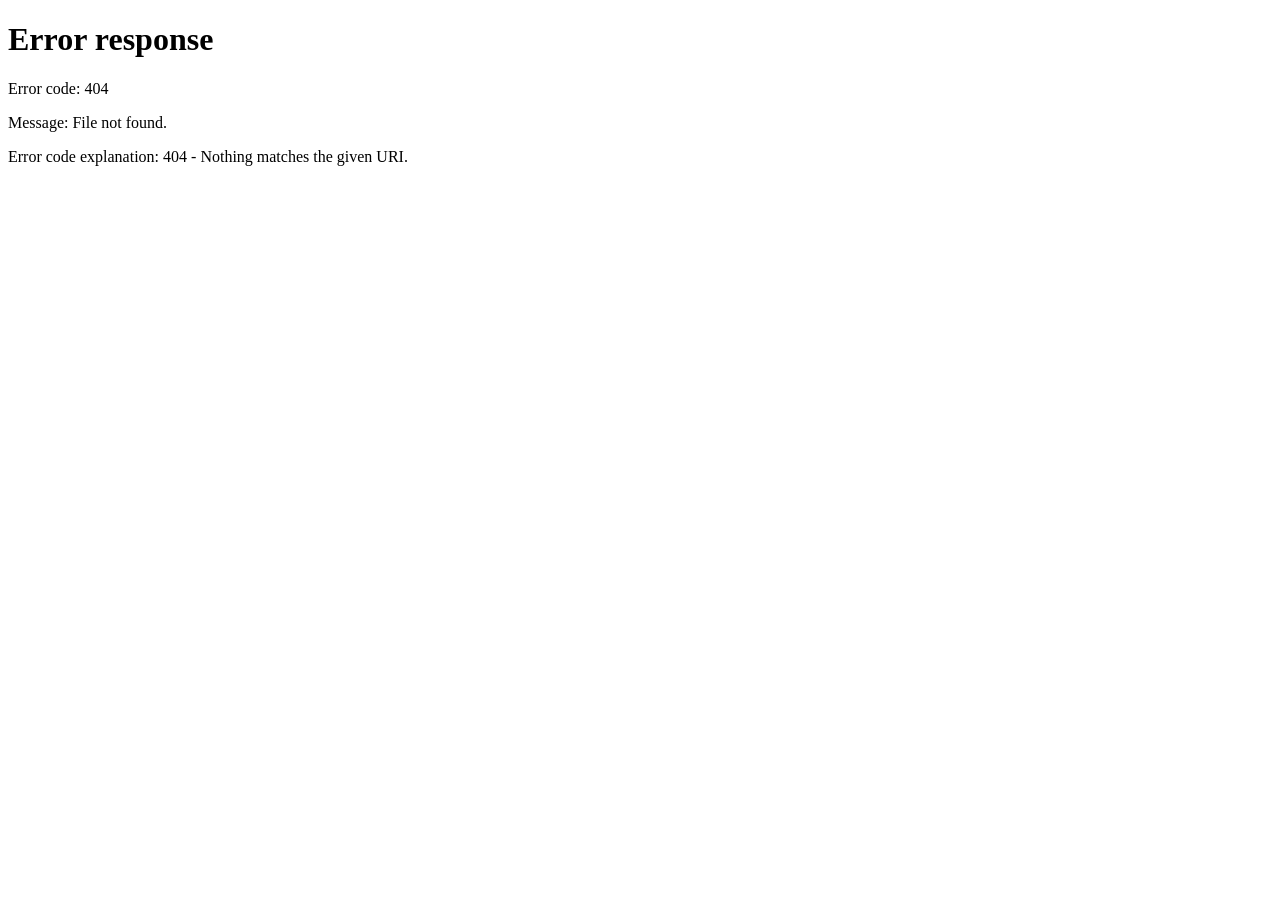
==== commit 26ba8c9b: "Deploy site: fix locale links for GitHub Pages base path. All locales (fr/en/es/de) now use /blocknu" ====
--- a/index.html
+++ b/index.html
@@ -1,4 +1,4 @@
-<!DOCTYPE html><!--KBdgpvIvzgxjtQA64spS_--><html lang="en" class="__variable_1b85de"><head><meta charSet="utf-8"/><meta name="viewport" content="width=device-width, initial-scale=1"/><link rel="stylesheet" href="assets/static/css/96725da9d0b95951.css" data-precedence="next"/><link rel="preload" as="script" fetchPriority="low" href="assets/static/chunks/webpack-b5959229df8eb701.js"/><script src="assets/static/chunks/4bd1b696-c023c6e3521b1417.js" async=""></script><script src="assets/static/chunks/255-81ba70bd132d3eed.js" async=""></script><script src="assets/static/chunks/main-app-56dc203a5a717e88.js" async=""></script><script src="assets/static/chunks/619-ba102abea3e3d0e4.js" async=""></script><script src="assets/static/chunks/app/page-07d69a604b26d011.js" async=""></script><meta name="theme-color" media="(prefers-color-scheme: light)" content="#F8FAFC"/><meta name="theme-color" media="(prefers-color-scheme: dark)" content="#0B1220"/><title>BlockNums</title><meta name="description" content="Private Android call screener. Local data, anonymous analytics, one-time Premium."/><meta name="application-name" content="BlockNums"/><link rel="icon" href="icon.svg?46dcf05506e258d5" type="image/svg+xml" sizes="any"/><script>(() => {
+<!DOCTYPE html><!--S6LRUEQzvS6BE5VooaFMf--><html lang="en" class="__variable_f1e252"><head><meta charSet="utf-8"/><meta name="viewport" content="width=device-width, initial-scale=1"/><link rel="stylesheet" href="/blocknums-website/assets/static/css/83848e553eb26451.css" data-precedence="next"/><link rel="preload" as="script" fetchPriority="low" href="/blocknums-website/assets/static/chunks/webpack-fb7f5d2a8a800d34.js"/><script src="/blocknums-website/assets/static/chunks/4bd1b696-c023c6e3521b1417.js" async=""></script><script src="/blocknums-website/assets/static/chunks/255-376fbcc537aa176f.js" async=""></script><script src="/blocknums-website/assets/static/chunks/main-app-56dc203a5a717e88.js" async=""></script><meta name="theme-color" media="(prefers-color-scheme: light)" content="#F8FAFC"/><meta name="theme-color" media="(prefers-color-scheme: dark)" content="#0B1220"/><title>BlockNums</title><meta name="description" content="Private Android call screener. Local data, anonymous analytics, one-time Premium."/><meta name="application-name" content="BlockNums"/><link rel="icon" href="/blocknums-website/icon.svg?46dcf05506e258d5" type="image/svg+xml" sizes="any"/><script>(() => {
   try {
     const stored = window.localStorage.getItem('blocknums-theme');
     const prefersDark = window.matchMedia && window.matchMedia('(prefers-color-scheme: dark)').matches;
@@ -7,14 +7,14 @@
   } catch (_e) {
     document.documentElement.setAttribute('data-theme', 'light');
   }
-})();</script><script src="assets/static/chunks/polyfills-42372ed130431b0a.js" noModule=""></script></head><body><div hidden=""><!--$--><!--/$--></div><main style="display:flex;min-height:100vh;align-items:center;justify-content:center;text-align:center;padding:2rem;font-family:system-ui, sans-serif"><script>(() => {
+})();</script><script src="/blocknums-website/assets/static/chunks/polyfills-42372ed130431b0a.js" noModule=""></script></head><body><div hidden=""><!--$--><!--/$--></div><main style="display:flex;min-height:100vh;align-items:center;justify-content:center;text-align:center;padding:2rem;font-family:system-ui, sans-serif"><script>(() => {
   try {
     var supported = ['fr','en','es','de'];
     var nav = (navigator.language || navigator.userLanguage || 'en').toLowerCase();
     var primary = nav.split('-')[0];
     var target = supported.indexOf(primary) !== -1 ? primary : 'en';
-    window.location.replace(target + '/');
+    window.location.replace('/blocknums-website/' + target + '/');
   } catch (_e) {
-    window.location.replace('en/');
+    window.location.replace('/blocknums-website/en/');
   }
-})();</script><noscript><h1 style="font-size:1.5rem;margin-bottom:1rem">BlockNums</h1><p>Choose your language / Choisir la langue :</p><ul style="list-style:none;padding:0;margin-top:1rem"><li style="margin:0.5rem 0"><a href="fr/">Français</a></li><li style="margin:0.5rem 0"><a href="en/">English</a></li><li style="margin:0.5rem 0"><a href="es/">Español</a></li><li style="margin:0.5rem 0"><a href="de/">Deutsch</a></li></ul></noscript><p style="color:#64748b;font-size:0.875rem">Loading BlockNums…</p></main><!--$--><!--/$--><script src="assets/static/chunks/webpack-b5959229df8eb701.js" id="_R_" async=""></script><script>(self.__next_f=self.__next_f||[]).push([0])</script><script>self.__next_f.push([1,"1:\"$Sreact.fragment\"\n2:I[9766,[],\"\"]\n3:I[8924,[],\"\"]\n4:I[2619,[\"619\",\"static/chunks/619-ba102abea3e3d0e4.js\",\"974\",\"static/chunks/app/page-07d69a604b26d011.js\"],\"\"]\n5:I[4431,[],\"OutletBoundary\"]\n7:I[5278,[],\"AsyncMetadataOutlet\"]\n9:I[4431,[],\"ViewportBoundary\"]\nb:I[4431,[],\"MetadataBoundary\"]\nc:\"$Sreact.suspense\"\ne:I[7150,[],\"\"]\n:HL[\"assets/static/css/96725da9d0b95951.css\",\"style\"]\n"])</script><script>self.__next_f.push([1,"0:{\"P\":null,\"b\":\"KBdgpvIvzgxjtQA64spS-\",\"p\":\"\",\"c\":[\"\",\"\"],\"i\":false,\"f\":[[[\"\",{\"children\":[\"__PAGE__\",{}]},\"$undefined\",\"$undefined\",true],[\"\",[\"$\",\"$1\",\"c\",{\"children\":[[[\"$\",\"link\",\"0\",{\"rel\":\"stylesheet\",\"href\":\"assets/static/css/96725da9d0b95951.css\",\"precedence\":\"next\",\"crossOrigin\":\"$undefined\",\"nonce\":\"$undefined\"}]],[\"$\",\"html\",null,{\"lang\":\"en\",\"className\":\"__variable_1b85de\",\"suppressHydrationWarning\":true,\"children\":[[\"$\",\"head\",null,{\"children\":[\"$\",\"script\",null,{\"dangerouslySetInnerHTML\":{\"__html\":\"(() =\u003e {\\n  try {\\n    const stored = window.localStorage.getItem('blocknums-theme');\\n    const prefersDark = window.matchMedia \u0026\u0026 window.matchMedia('(prefers-color-scheme: dark)').matches;\\n    const theme = stored === 'dark' || stored === 'light' ? stored : (prefersDark ? 'dark' : 'light');\\n    document.documentElement.setAttribute('data-theme', theme);\\n  } catch (_e) {\\n    document.documentElement.setAttribute('data-theme', 'light');\\n  }\\n})();\"}}]}],[\"$\",\"body\",null,{\"children\":[\"$\",\"$L2\",null,{\"parallelRouterKey\":\"children\",\"error\":\"$undefined\",\"errorStyles\":\"$undefined\",\"errorScripts\":\"$undefined\",\"template\":[\"$\",\"$L3\",null,{}],\"templateStyles\":\"$undefined\",\"templateScripts\":\"$undefined\",\"notFound\":[[[\"$\",\"title\",null,{\"children\":\"404: This page could not be found.\"}],[\"$\",\"div\",null,{\"style\":{\"fontFamily\":\"system-ui,\\\"Segoe UI\\\",Roboto,Helvetica,Arial,sans-serif,\\\"Apple Color Emoji\\\",\\\"Segoe UI Emoji\\\"\",\"height\":\"100vh\",\"textAlign\":\"center\",\"display\":\"flex\",\"flexDirection\":\"column\",\"alignItems\":\"center\",\"justifyContent\":\"center\"},\"children\":[\"$\",\"div\",null,{\"children\":[[\"$\",\"style\",null,{\"dangerouslySetInnerHTML\":{\"__html\":\"body{color:#000;background:#fff;margin:0}.next-error-h1{border-right:1px solid rgba(0,0,0,.3)}@media (prefers-color-scheme:dark){body{color:#fff;background:#000}.next-error-h1{border-right:1px solid rgba(255,255,255,.3)}}\"}}],[\"$\",\"h1\",null,{\"className\":\"next-error-h1\",\"style\":{\"display\":\"inline-block\",\"margin\":\"0 20px 0 0\",\"padding\":\"0 23px 0 0\",\"fontSize\":24,\"fontWeight\":500,\"verticalAlign\":\"top\",\"lineHeight\":\"49px\"},\"children\":404}],[\"$\",\"div\",null,{\"style\":{\"display\":\"inline-block\"},\"children\":[\"$\",\"h2\",null,{\"style\":{\"fontSize\":14,\"fontWeight\":400,\"lineHeight\":\"49px\",\"margin\":0},\"children\":\"This page could not be found.\"}]}]]}]}]],[]],\"forbidden\":\"$undefined\",\"unauthorized\":\"$undefined\"}]}]]}]]}],{\"children\":[\"__PAGE__\",[\"$\",\"$1\",\"c\",{\"children\":[[\"$\",\"main\",null,{\"style\":{\"display\":\"flex\",\"minHeight\":\"100vh\",\"alignItems\":\"center\",\"justifyContent\":\"center\",\"textAlign\":\"center\",\"padding\":\"2rem\",\"fontFamily\":\"system-ui, sans-serif\"},\"children\":[[\"$\",\"script\",null,{\"dangerouslySetInnerHTML\":{\"__html\":\"(() =\u003e {\\n  try {\\n    var supported = ['fr','en','es','de'];\\n    var nav = (navigator.language || navigator.userLanguage || 'en').toLowerCase();\\n    var primary = nav.split('-')[0];\\n    var target = supported.indexOf(primary) !== -1 ? primary : 'en';\\n    window.location.replace(target + '/');\\n  } catch (_e) {\\n    window.location.replace('en/');\\n  }\\n})();\"}}],[\"$\",\"noscript\",null,{\"children\":[[\"$\",\"h1\",null,{\"style\":{\"fontSize\":\"1.5rem\",\"marginBottom\":\"1rem\"},\"children\":\"BlockNums\"}],[\"$\",\"p\",null,{\"children\":\"Choose your language / Choisir la langue :\"}],[\"$\",\"ul\",null,{\"style\":{\"listStyle\":\"none\",\"padding\":0,\"marginTop\":\"1rem\"},\"children\":[[\"$\",\"li\",\"fr\",{\"style\":{\"margin\":\"0.5rem 0\"},\"children\":[\"$\",\"$L4\",null,{\"href\":\"fr/\",\"children\":\"Français\"}]}],[\"$\",\"li\",\"en\",{\"style\":{\"margin\":\"0.5rem 0\"},\"children\":[\"$\",\"$L4\",null,{\"href\":\"en/\",\"children\":\"English\"}]}],[\"$\",\"li\",\"es\",{\"style\":{\"margin\":\"0.5rem 0\"},\"children\":[\"$\",\"$L4\",null,{\"href\":\"es/\",\"children\":\"Español\"}]}],[\"$\",\"li\",\"de\",{\"style\":{\"margin\":\"0.5rem 0\"},\"children\":[\"$\",\"$L4\",null,{\"href\":\"de/\",\"children\":\"Deutsch\"}]}]]}]]}],[\"$\",\"p\",null,{\"style\":{\"color\":\"#64748b\",\"fontSize\":\"0.875rem\"},\"children\":\"Loading BlockNums…\"}]]}],null,[\"$\",\"$L5\",null,{\"children\":[\"$L6\",[\"$\",\"$L7\",null,{\"promise\":\"$@8\"}]]}]]}],{},null,false]},null,false],[\"$\",\"$1\",\"h\",{\"children\":[null,[[\"$\",\"$L9\",null,{\"children\":\"$La\"}],null],[\"$\",\"$Lb\",null,{\"children\":[\"$\",\"div\",null,{\"hidden\":true,\"children\":[\"$\",\"$c\",null,{\"fallback\":null,\"children\":\"$Ld\"}]}]}]]}],false]],\"m\":\"$undefined\",\"G\":[\"$e\",[]],\"s\":false,\"S\":true}\n"])</script><script>self.__next_f.push([1,"a:[[\"$\",\"meta\",\"0\",{\"charSet\":\"utf-8\"}],[\"$\",\"meta\",\"1\",{\"name\":\"viewport\",\"content\":\"width=device-width, initial-scale=1\"}],[\"$\",\"meta\",\"2\",{\"name\":\"theme-color\",\"media\":\"(prefers-color-scheme: light)\",\"content\":\"#F8FAFC\"}],[\"$\",\"meta\",\"3\",{\"name\":\"theme-color\",\"media\":\"(prefers-color-scheme: dark)\",\"content\":\"#0B1220\"}]]\n6:null\n"])</script><script>self.__next_f.push([1,"f:I[622,[],\"IconMark\"]\n8:{\"metadata\":[[\"$\",\"title\",\"0\",{\"children\":\"BlockNums\"}],[\"$\",\"meta\",\"1\",{\"name\":\"description\",\"content\":\"Private Android call screener. Local data, anonymous analytics, one-time Premium.\"}],[\"$\",\"meta\",\"2\",{\"name\":\"application-name\",\"content\":\"BlockNums\"}],[\"$\",\"link\",\"3\",{\"rel\":\"icon\",\"href\":\"icon.svg?46dcf05506e258d5\",\"type\":\"image/svg+xml\",\"sizes\":\"any\"}],[\"$\",\"$Lf\",\"4\",{}]],\"error\":null,\"digest\":\"$undefined\"}\n"])</script><script>self.__next_f.push([1,"d:\"$8:metadata\"\n"])</script></body></html>+})();</script><noscript><h1 style="font-size:1.5rem;margin-bottom:1rem">BlockNums</h1><p>Choose your language / Choisir la langue :</p><ul style="list-style:none;padding:0;margin-top:1rem"><li style="margin:0.5rem 0"><a href="/blocknums-website/fr/">Français</a></li><li style="margin:0.5rem 0"><a href="/blocknums-website/en/">English</a></li><li style="margin:0.5rem 0"><a href="/blocknums-website/es/">Español</a></li><li style="margin:0.5rem 0"><a href="/blocknums-website/de/">Deutsch</a></li></ul></noscript><p style="color:#64748b;font-size:0.875rem">Loading BlockNums…</p></main><!--$--><!--/$--><script src="/blocknums-website/assets/static/chunks/webpack-fb7f5d2a8a800d34.js" id="_R_" async=""></script><script>(self.__next_f=self.__next_f||[]).push([0])</script><script>self.__next_f.push([1,"1:\"$Sreact.fragment\"\n2:I[9766,[],\"\"]\n3:I[8924,[],\"\"]\n4:I[4431,[],\"OutletBoundary\"]\n6:I[5278,[],\"AsyncMetadataOutlet\"]\n8:I[4431,[],\"ViewportBoundary\"]\na:I[4431,[],\"MetadataBoundary\"]\nb:\"$Sreact.suspense\"\nd:I[7150,[],\"\"]\n:HL[\"/blocknums-website/assets/static/css/83848e553eb26451.css\",\"style\"]\n"])</script><script>self.__next_f.push([1,"0:{\"P\":null,\"b\":\"S6LRUEQzvS6BE5VooaFMf\",\"p\":\"/blocknums-website\",\"c\":[\"\",\"\"],\"i\":false,\"f\":[[[\"\",{\"children\":[\"__PAGE__\",{}]},\"$undefined\",\"$undefined\",true],[\"\",[\"$\",\"$1\",\"c\",{\"children\":[[[\"$\",\"link\",\"0\",{\"rel\":\"stylesheet\",\"href\":\"/blocknums-website/assets/static/css/83848e553eb26451.css\",\"precedence\":\"next\",\"crossOrigin\":\"$undefined\",\"nonce\":\"$undefined\"}]],[\"$\",\"html\",null,{\"lang\":\"en\",\"className\":\"__variable_f1e252\",\"suppressHydrationWarning\":true,\"children\":[[\"$\",\"head\",null,{\"children\":[\"$\",\"script\",null,{\"dangerouslySetInnerHTML\":{\"__html\":\"(() =\u003e {\\n  try {\\n    const stored = window.localStorage.getItem('blocknums-theme');\\n    const prefersDark = window.matchMedia \u0026\u0026 window.matchMedia('(prefers-color-scheme: dark)').matches;\\n    const theme = stored === 'dark' || stored === 'light' ? stored : (prefersDark ? 'dark' : 'light');\\n    document.documentElement.setAttribute('data-theme', theme);\\n  } catch (_e) {\\n    document.documentElement.setAttribute('data-theme', 'light');\\n  }\\n})();\"}}]}],[\"$\",\"body\",null,{\"children\":[\"$\",\"$L2\",null,{\"parallelRouterKey\":\"children\",\"error\":\"$undefined\",\"errorStyles\":\"$undefined\",\"errorScripts\":\"$undefined\",\"template\":[\"$\",\"$L3\",null,{}],\"templateStyles\":\"$undefined\",\"templateScripts\":\"$undefined\",\"notFound\":[[[\"$\",\"title\",null,{\"children\":\"404: This page could not be found.\"}],[\"$\",\"div\",null,{\"style\":{\"fontFamily\":\"system-ui,\\\"Segoe UI\\\",Roboto,Helvetica,Arial,sans-serif,\\\"Apple Color Emoji\\\",\\\"Segoe UI Emoji\\\"\",\"height\":\"100vh\",\"textAlign\":\"center\",\"display\":\"flex\",\"flexDirection\":\"column\",\"alignItems\":\"center\",\"justifyContent\":\"center\"},\"children\":[\"$\",\"div\",null,{\"children\":[[\"$\",\"style\",null,{\"dangerouslySetInnerHTML\":{\"__html\":\"body{color:#000;background:#fff;margin:0}.next-error-h1{border-right:1px solid rgba(0,0,0,.3)}@media (prefers-color-scheme:dark){body{color:#fff;background:#000}.next-error-h1{border-right:1px solid rgba(255,255,255,.3)}}\"}}],[\"$\",\"h1\",null,{\"className\":\"next-error-h1\",\"style\":{\"display\":\"inline-block\",\"margin\":\"0 20px 0 0\",\"padding\":\"0 23px 0 0\",\"fontSize\":24,\"fontWeight\":500,\"verticalAlign\":\"top\",\"lineHeight\":\"49px\"},\"children\":404}],[\"$\",\"div\",null,{\"style\":{\"display\":\"inline-block\"},\"children\":[\"$\",\"h2\",null,{\"style\":{\"fontSize\":14,\"fontWeight\":400,\"lineHeight\":\"49px\",\"margin\":0},\"children\":\"This page could not be found.\"}]}]]}]}]],[]],\"forbidden\":\"$undefined\",\"unauthorized\":\"$undefined\"}]}]]}]]}],{\"children\":[\"__PAGE__\",[\"$\",\"$1\",\"c\",{\"children\":[[\"$\",\"main\",null,{\"style\":{\"display\":\"flex\",\"minHeight\":\"100vh\",\"alignItems\":\"center\",\"justifyContent\":\"center\",\"textAlign\":\"center\",\"padding\":\"2rem\",\"fontFamily\":\"system-ui, sans-serif\"},\"children\":[[\"$\",\"script\",null,{\"dangerouslySetInnerHTML\":{\"__html\":\"(() =\u003e {\\n  try {\\n    var supported = ['fr','en','es','de'];\\n    var nav = (navigator.language || navigator.userLanguage || 'en').toLowerCase();\\n    var primary = nav.split('-')[0];\\n    var target = supported.indexOf(primary) !== -1 ? primary : 'en';\\n    window.location.replace('/blocknums-website/' + target + '/');\\n  } catch (_e) {\\n    window.location.replace('/blocknums-website/en/');\\n  }\\n})();\"}}],[\"$\",\"noscript\",null,{\"children\":[[\"$\",\"h1\",null,{\"style\":{\"fontSize\":\"1.5rem\",\"marginBottom\":\"1rem\"},\"children\":\"BlockNums\"}],[\"$\",\"p\",null,{\"children\":\"Choose your language / Choisir la langue :\"}],[\"$\",\"ul\",null,{\"style\":{\"listStyle\":\"none\",\"padding\":0,\"marginTop\":\"1rem\"},\"children\":[[\"$\",\"li\",\"fr\",{\"style\":{\"margin\":\"0.5rem 0\"},\"children\":[\"$\",\"a\",null,{\"href\":\"/blocknums-website/fr/\",\"children\":\"Français\"}]}],[\"$\",\"li\",\"en\",{\"style\":{\"margin\":\"0.5rem 0\"},\"children\":[\"$\",\"a\",null,{\"href\":\"/blocknums-website/en/\",\"children\":\"English\"}]}],[\"$\",\"li\",\"es\",{\"style\":{\"margin\":\"0.5rem 0\"},\"children\":[\"$\",\"a\",null,{\"href\":\"/blocknums-website/es/\",\"children\":\"Español\"}]}],[\"$\",\"li\",\"de\",{\"style\":{\"margin\":\"0.5rem 0\"},\"children\":[\"$\",\"a\",null,{\"href\":\"/blocknums-website/de/\",\"children\":\"Deutsch\"}]}]]}]]}],[\"$\",\"p\",null,{\"style\":{\"color\":\"#64748b\",\"fontSize\":\"0.875rem\"},\"children\":\"Loading BlockNums…\"}]]}],null,[\"$\",\"$L4\",null,{\"children\":[\"$L5\",[\"$\",\"$L6\",null,{\"promise\":\"$@7\"}]]}]]}],{},null,false]},null,false],[\"$\",\"$1\",\"h\",{\"children\":[null,[[\"$\",\"$L8\",null,{\"children\":\"$L9\"}],null],[\"$\",\"$La\",null,{\"children\":[\"$\",\"div\",null,{\"hidden\":true,\"children\":[\"$\",\"$b\",null,{\"fallback\":null,\"children\":\"$Lc\"}]}]}]]}],false]],\"m\":\"$undefined\",\"G\":[\"$d\",[]],\"s\":false,\"S\":true}\n"])</script><script>self.__next_f.push([1,"9:[[\"$\",\"meta\",\"0\",{\"charSet\":\"utf-8\"}],[\"$\",\"meta\",\"1\",{\"name\":\"viewport\",\"content\":\"width=device-width, initial-scale=1\"}],[\"$\",\"meta\",\"2\",{\"name\":\"theme-color\",\"media\":\"(prefers-color-scheme: light)\",\"content\":\"#F8FAFC\"}],[\"$\",\"meta\",\"3\",{\"name\":\"theme-color\",\"media\":\"(prefers-color-scheme: dark)\",\"content\":\"#0B1220\"}]]\n5:null\n"])</script><script>self.__next_f.push([1,"e:I[622,[],\"IconMark\"]\n7:{\"metadata\":[[\"$\",\"title\",\"0\",{\"children\":\"BlockNums\"}],[\"$\",\"meta\",\"1\",{\"name\":\"description\",\"content\":\"Private Android call screener. Local data, anonymous analytics, one-time Premium.\"}],[\"$\",\"meta\",\"2\",{\"name\":\"application-name\",\"content\":\"BlockNums\"}],[\"$\",\"link\",\"3\",{\"rel\":\"icon\",\"href\":\"/blocknums-website/icon.svg?46dcf05506e258d5\",\"type\":\"image/svg+xml\",\"sizes\":\"any\"}],[\"$\",\"$Le\",\"4\",{}]],\"error\":null,\"digest\":\"$undefined\"}\n"])</script><script>self.__next_f.push([1,"c:\"$7:metadata\"\n"])</script></body></html>
